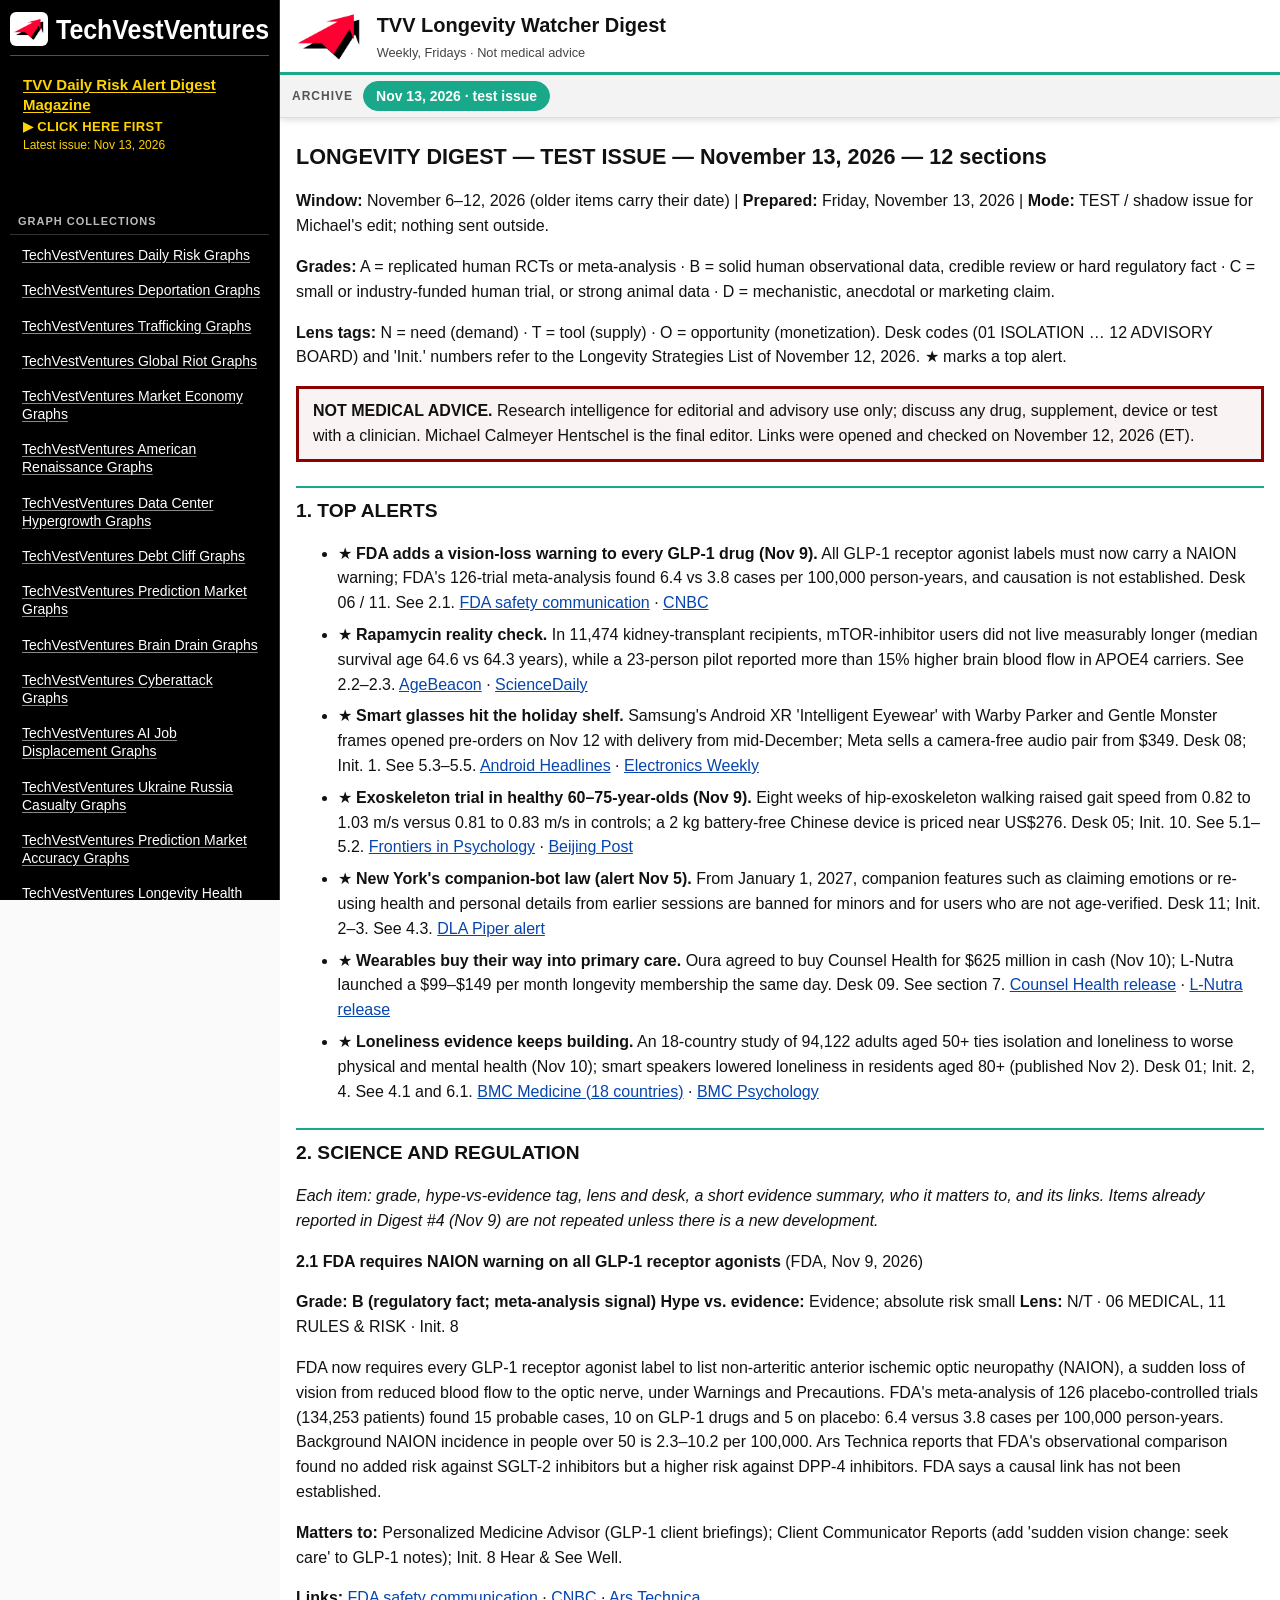
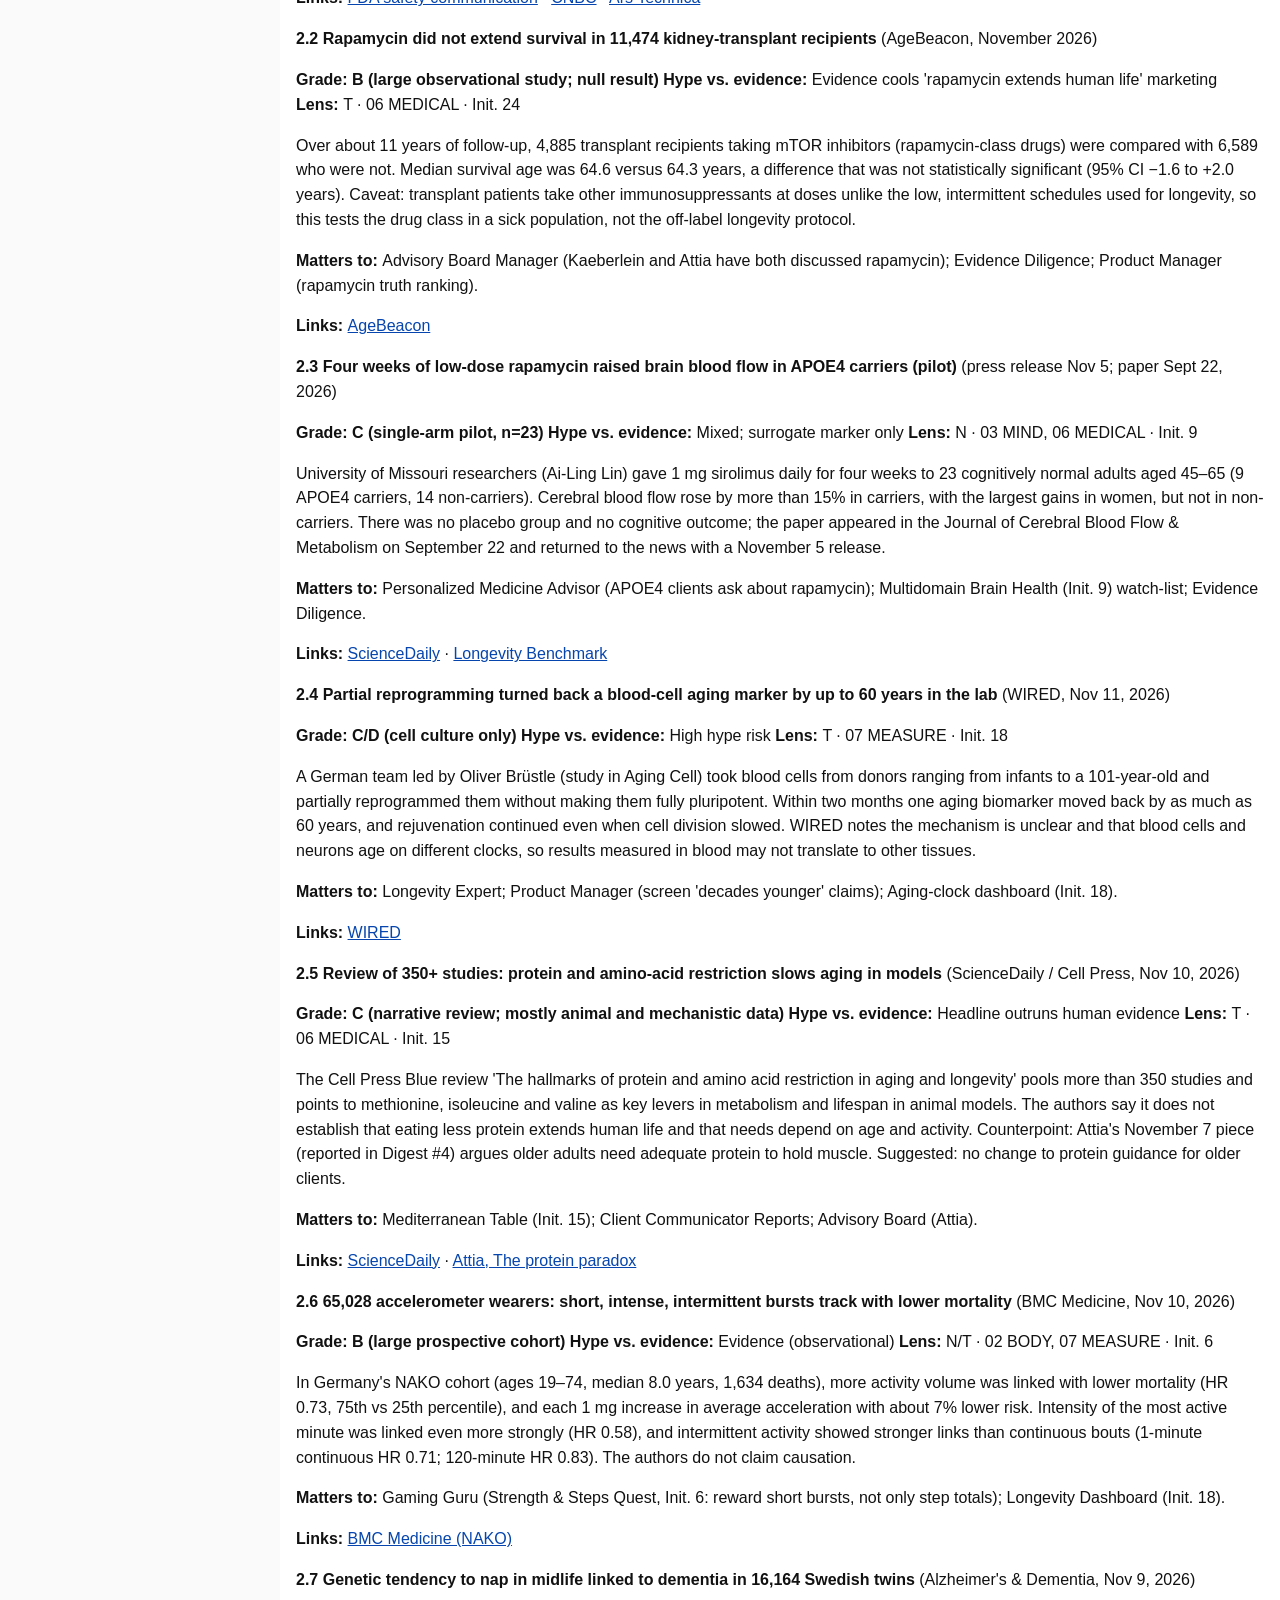
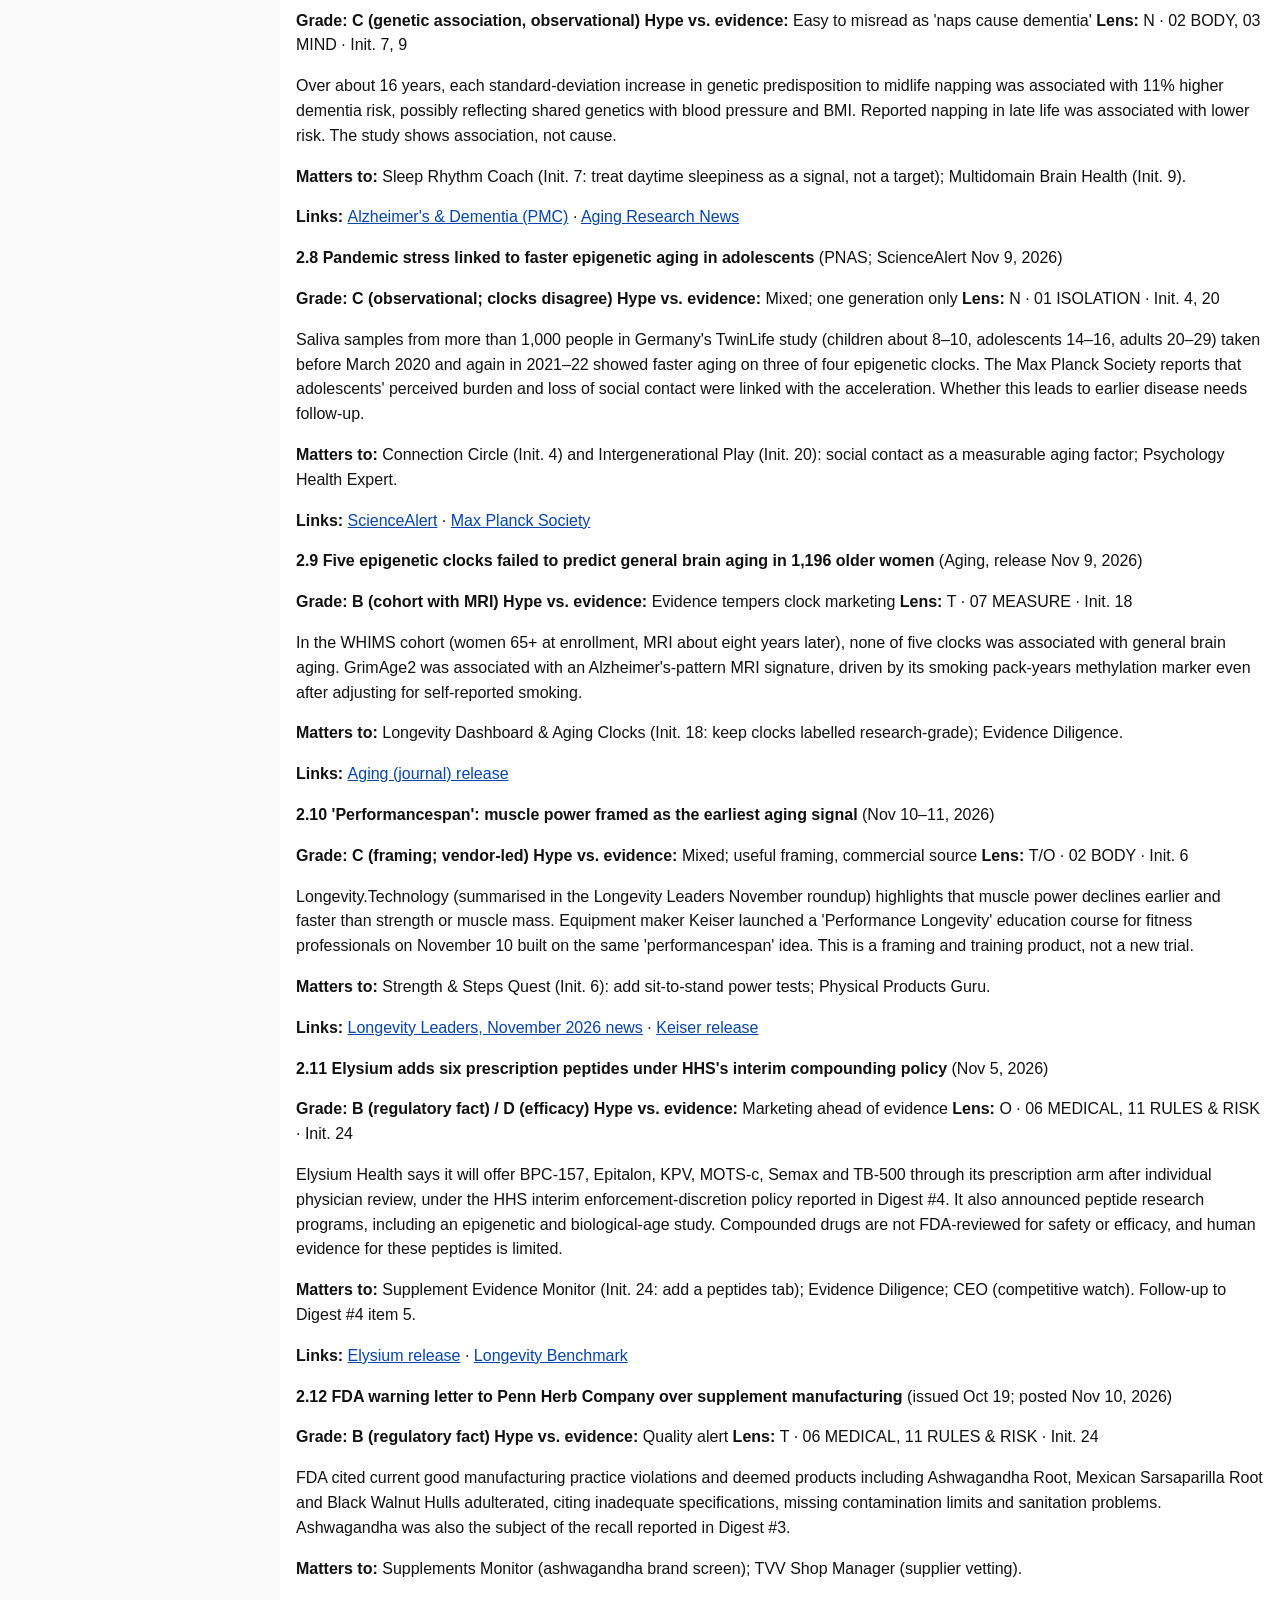
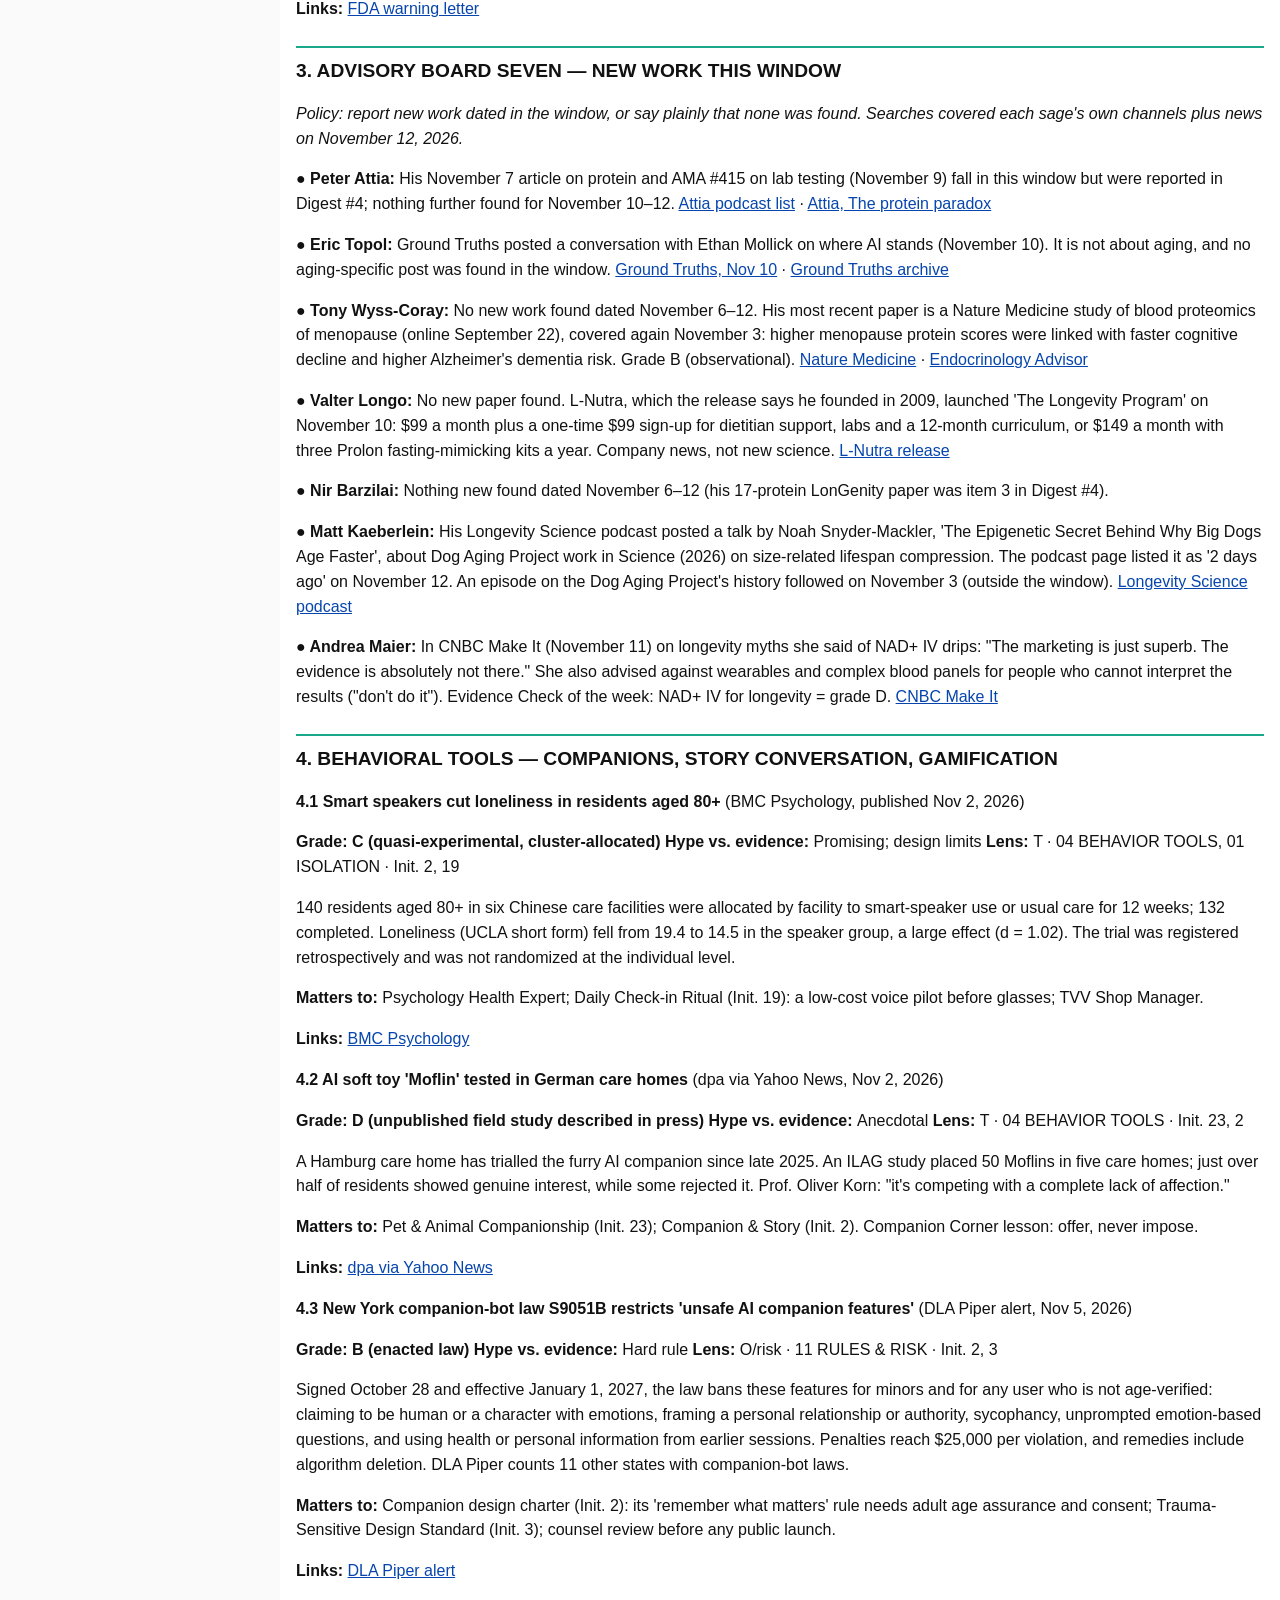
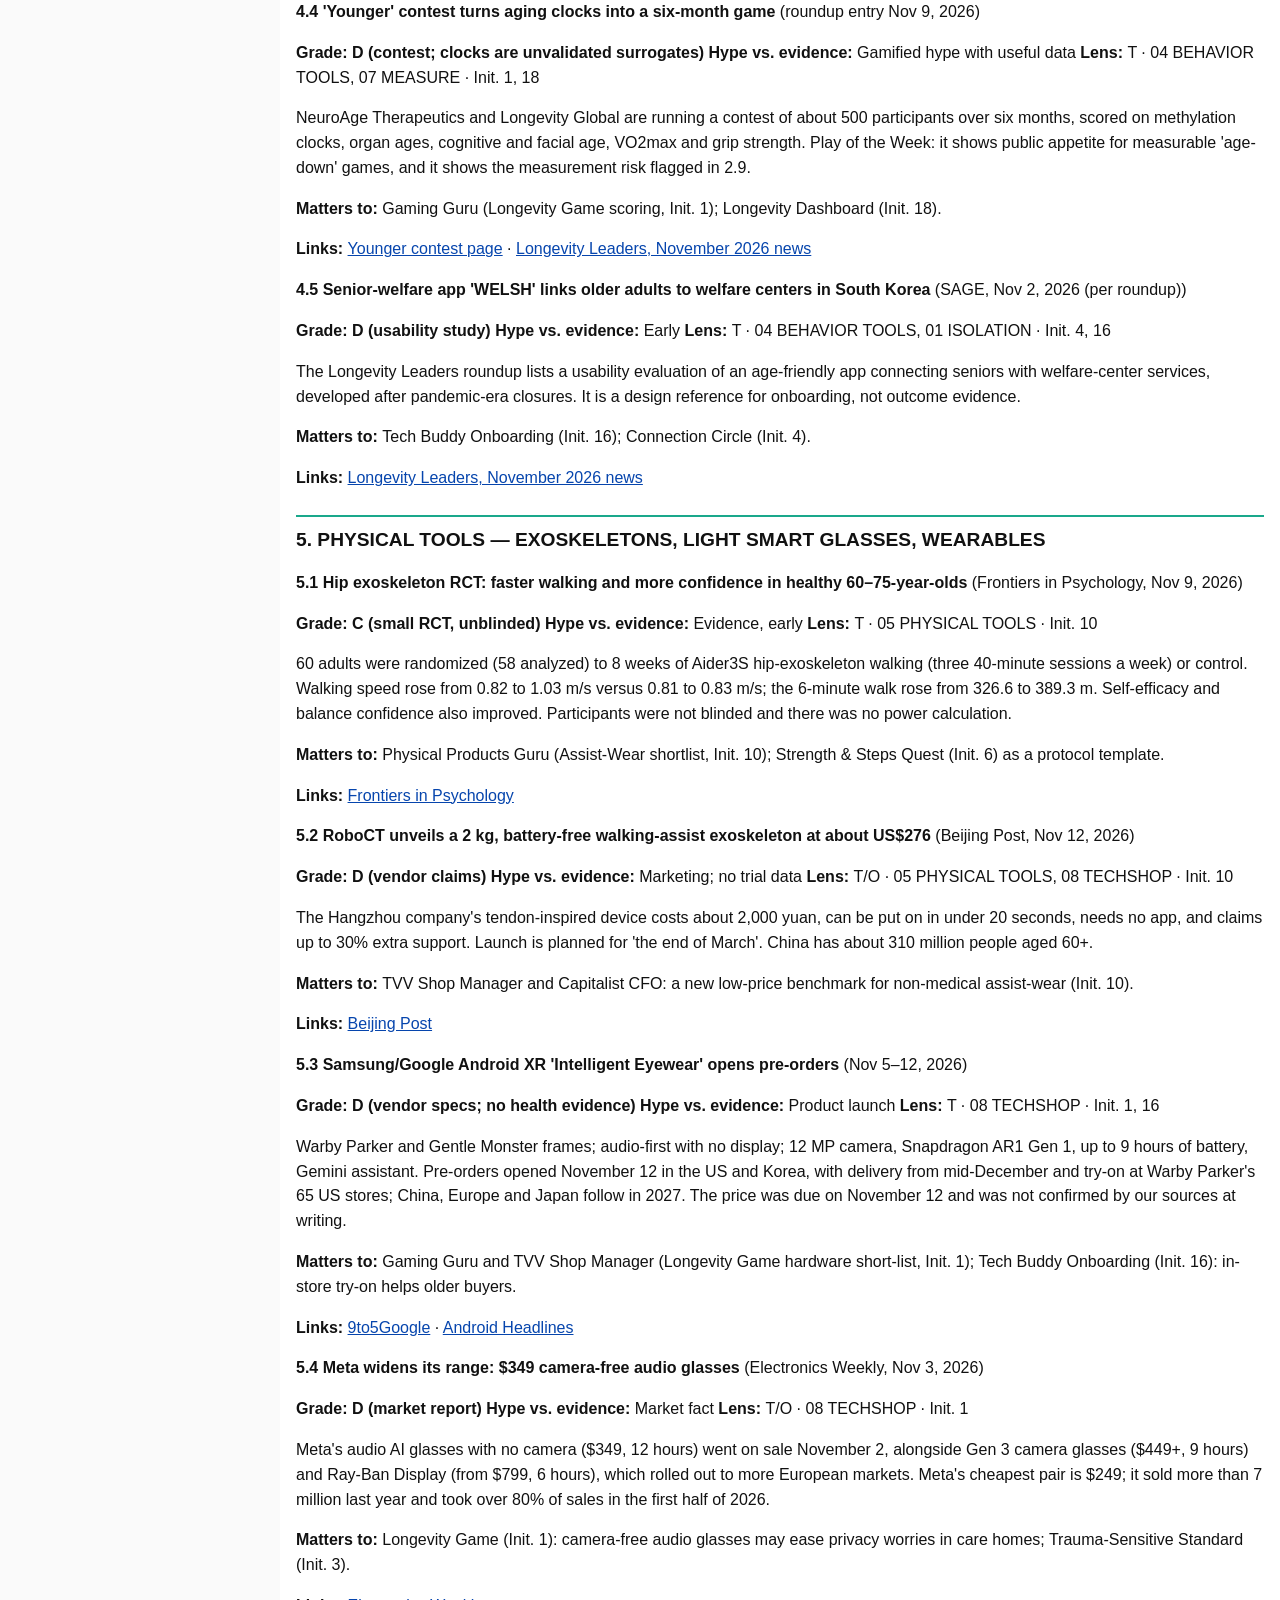
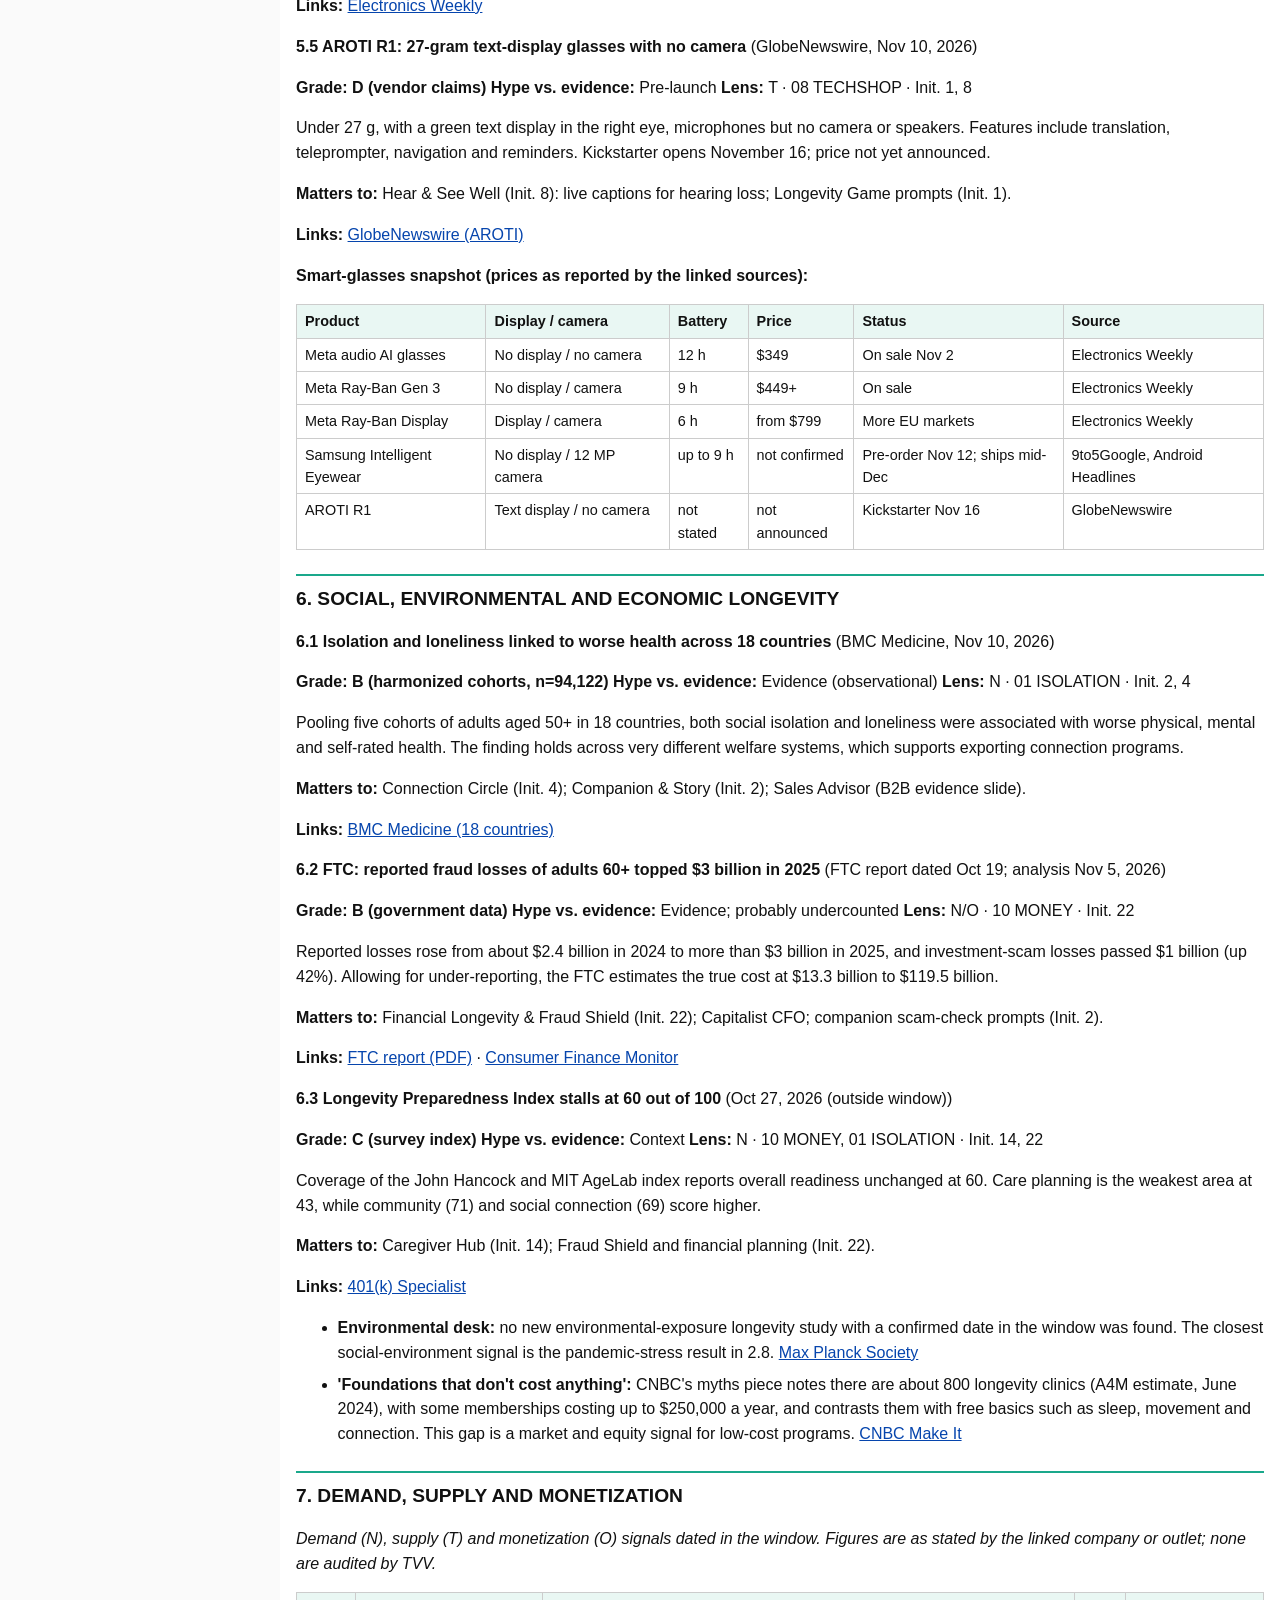
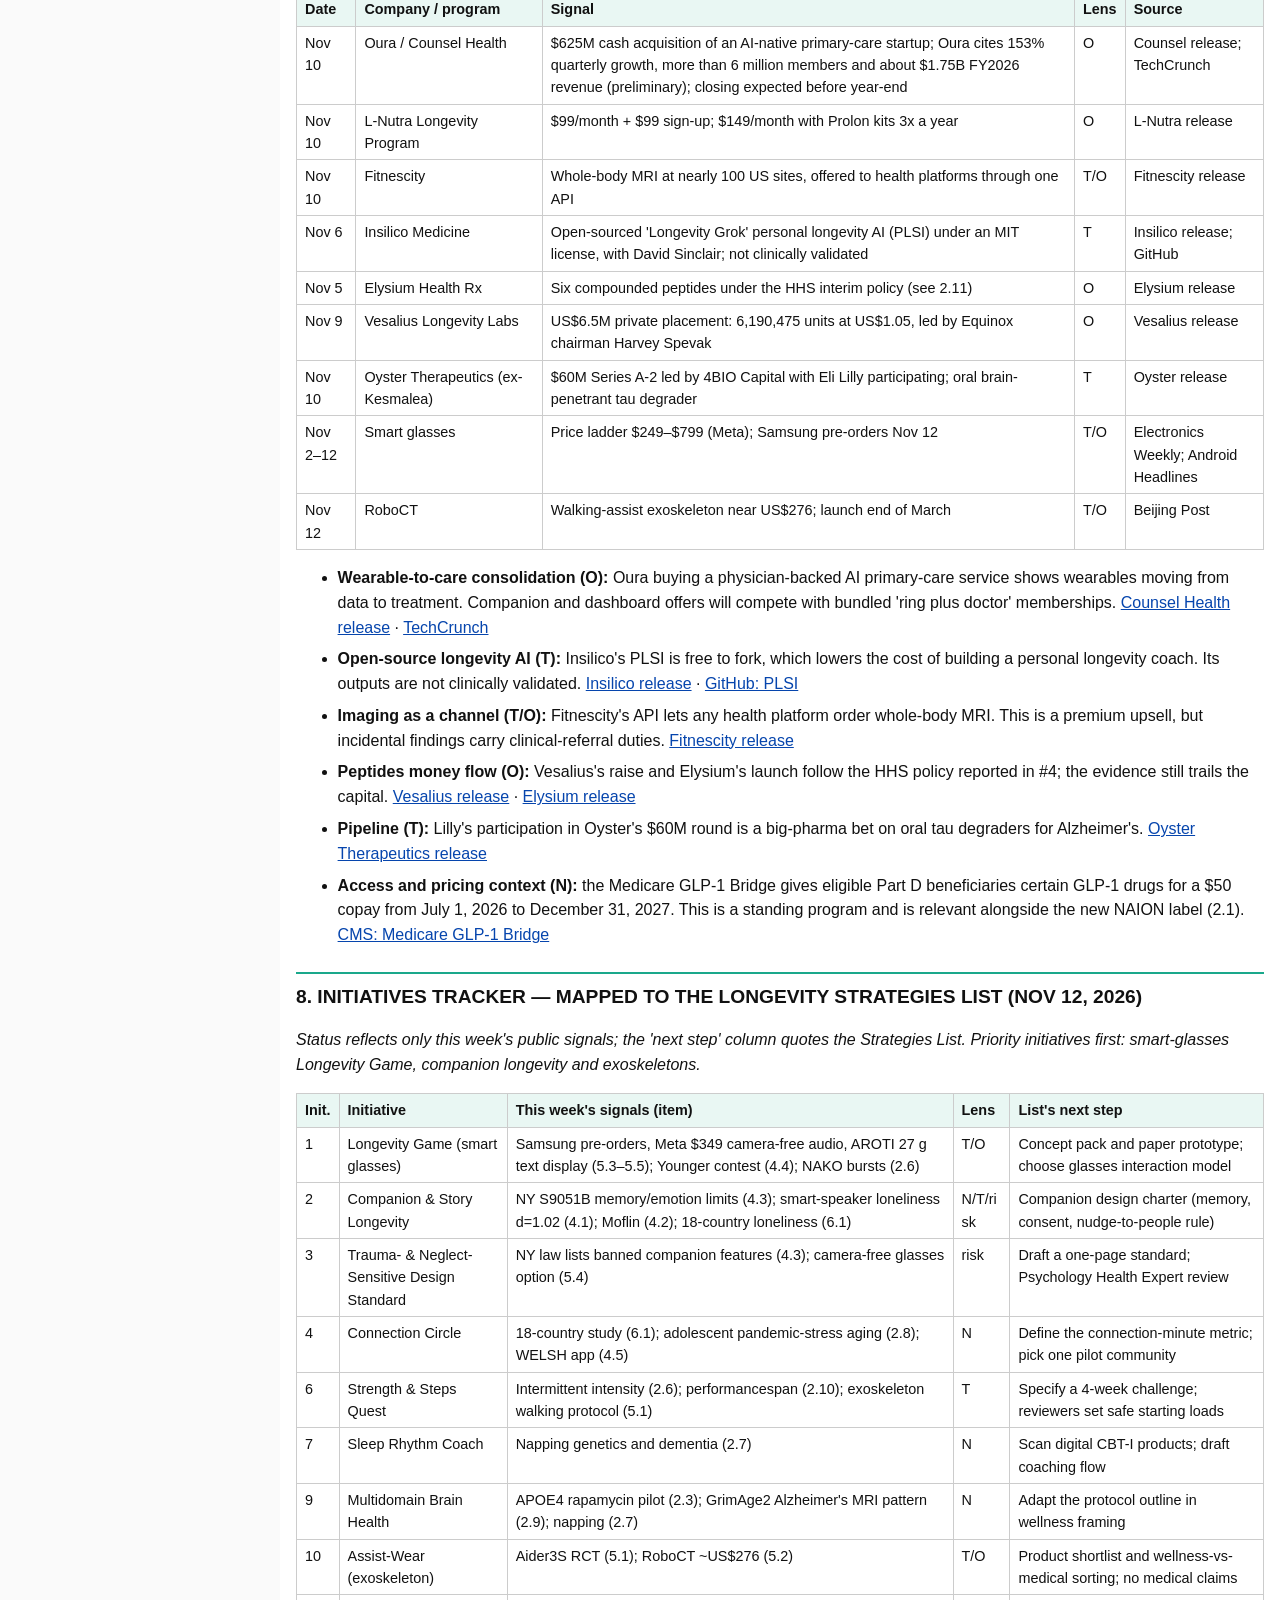
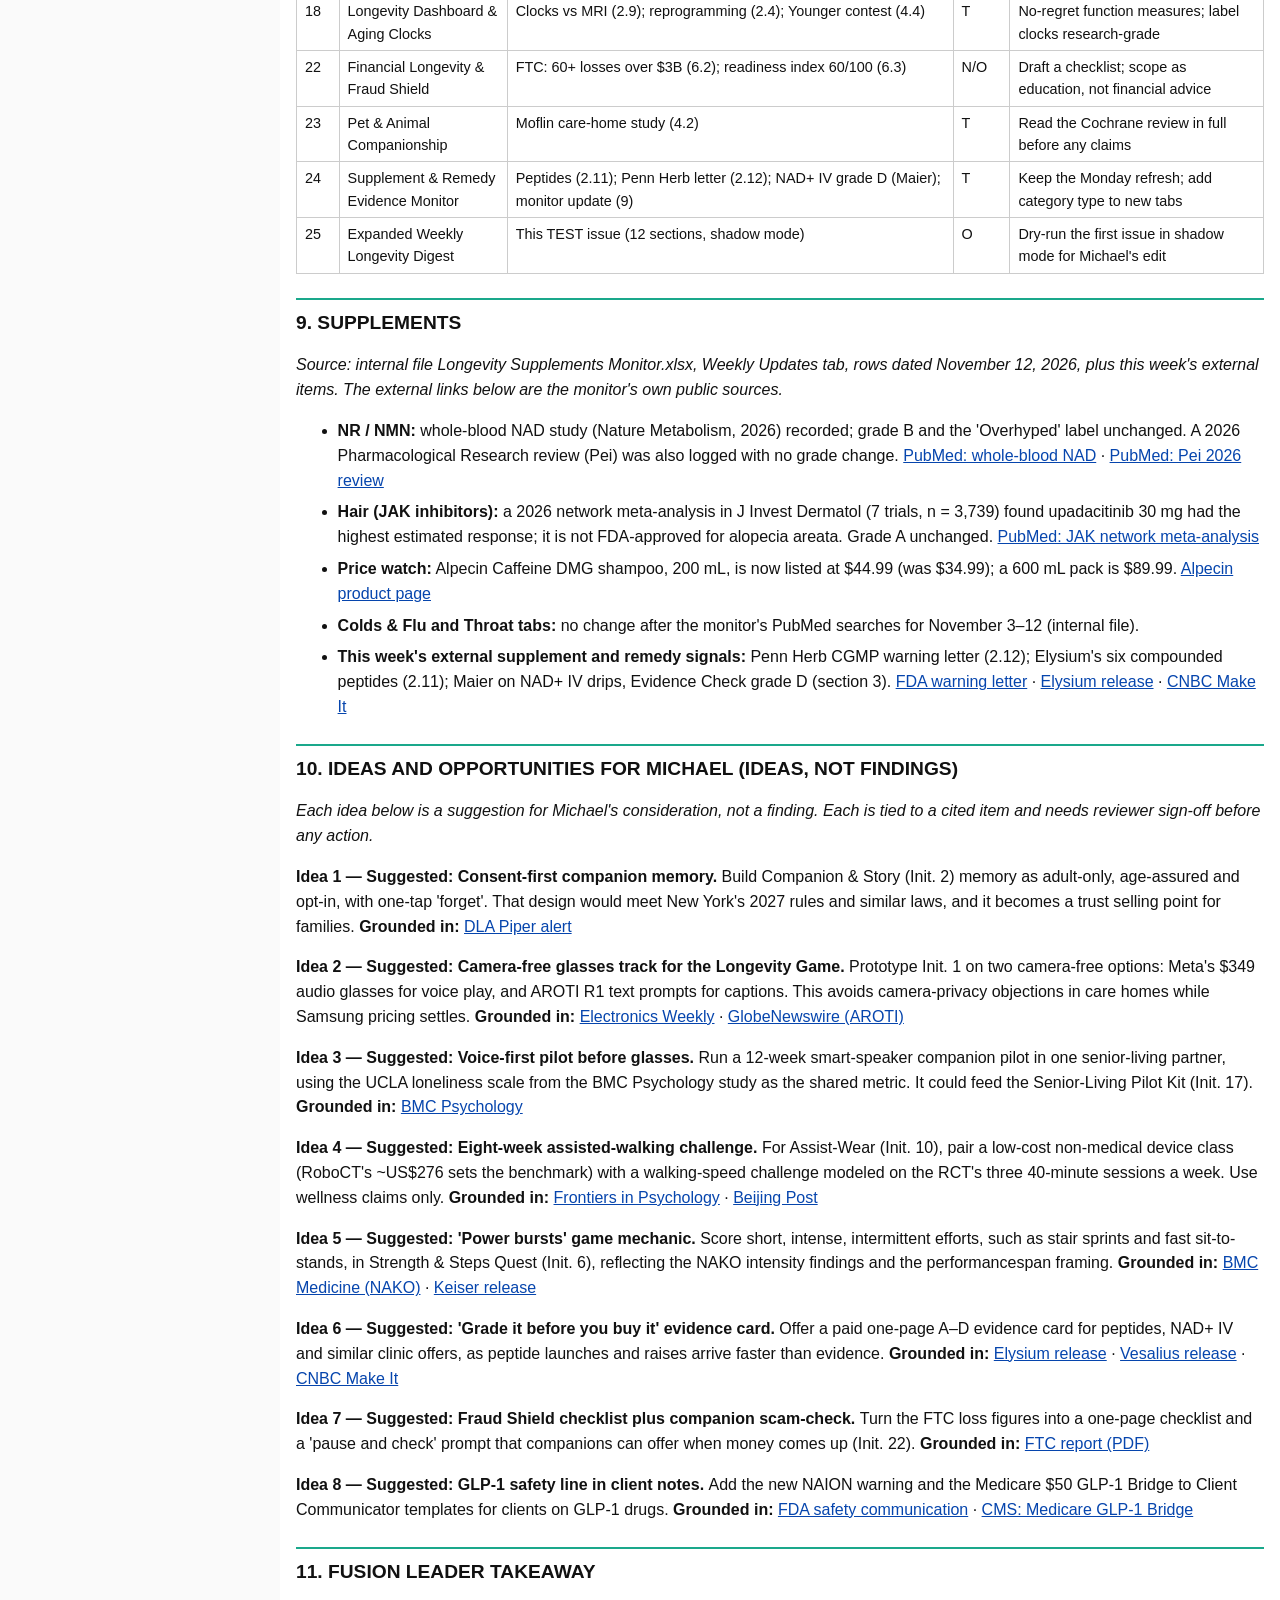
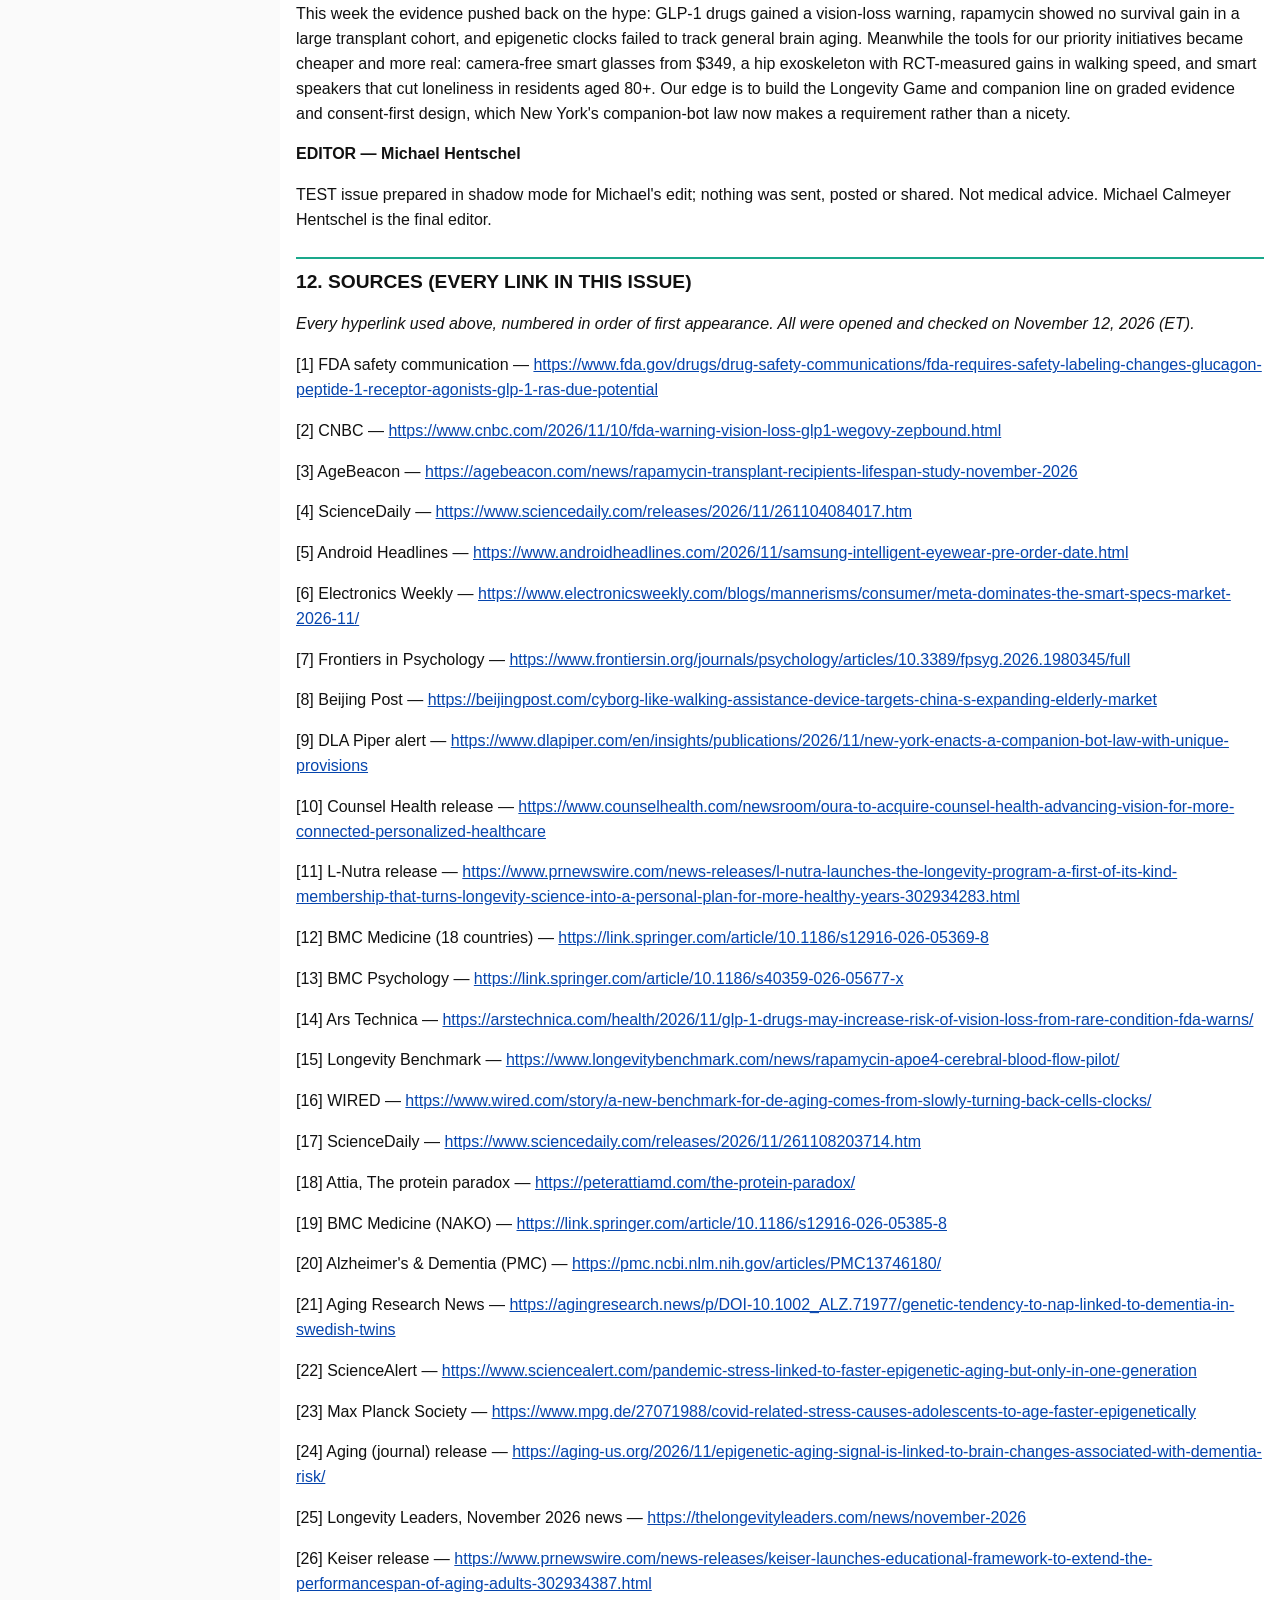
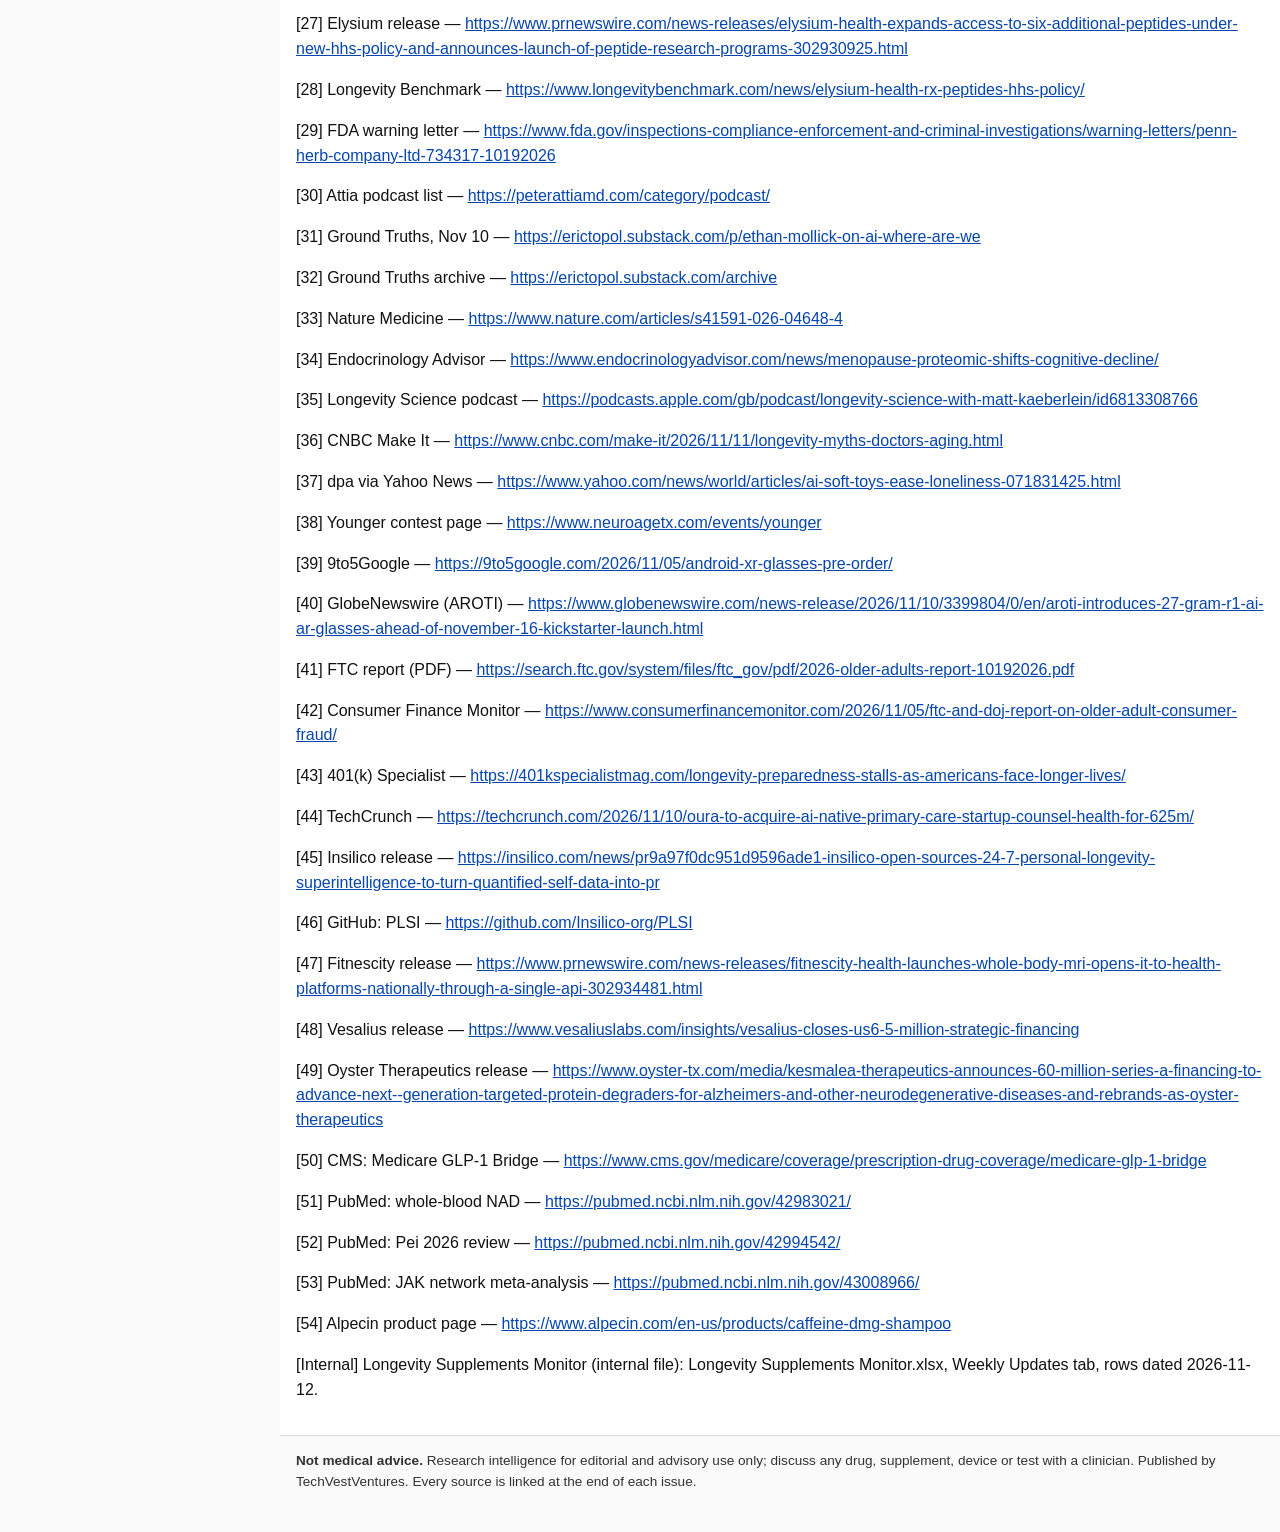
==== issues/2026-11-13.html @ 5c347095 "TVV Longevity Watcher Digest: site, build script, Nov 13 2026 test issue" ====
<!doctype html><html lang="en"><head><meta charset="utf-8"><meta name="viewport" content="width=device-width,initial-scale=1"><title>TVV Longevity Watcher Digest — 2026-11-13</title><link rel="icon" href="../assets/favicon.svg" type="image/svg+xml"><link rel="icon" href="../assets/favicon-32.png" sizes="32x32" type="image/png"><link rel="apple-touch-icon" href="../assets/apple-touch-icon.png"><link rel="stylesheet" href="../assets/style.css"><script>if(!/[?&]raw/.test(location.search))location.replace("../index.html#2026-11-13")</script></head><body><main id="issue"><h1 class="issue-title">LONGEVITY DIGEST — TEST ISSUE — November 13, 2026 — 12 sections</h1><p><strong>Window:</strong> November 6–12, 2026 (older items carry their date)   |   <strong>Prepared:</strong> Friday, November 13, 2026   |   <strong>Mode:</strong> TEST / shadow issue for Michael's edit; nothing sent outside.</p><p><strong>Grades:</strong> A = replicated human RCTs or meta-analysis · B = solid human observational data, credible review or hard regulatory fact · C = small or industry-funded human trial, or strong animal data · D = mechanistic, anecdotal or marketing claim.</p><p><strong>Lens tags:</strong> N = need (demand) · T = tool (supply) · O = opportunity (monetization). Desk codes (01 ISOLATION … 12 ADVISORY BOARD) and 'Init.' numbers refer to the Longevity Strategies List of November 12, 2026. ★ marks a top alert.</p><p class="notice"><strong>NOT MEDICAL ADVICE. </strong>Research intelligence for editorial and advisory use only; discuss any drug, supplement, device or test with a clinician. Michael Calmeyer Hentschel is the final editor. Links were opened and checked on November 12, 2026 (ET).</p><h2 class="desk" id="sec-1">1. TOP ALERTS</h2><ul class="items"><li>★ <strong>FDA adds a vision-loss warning to every GLP-1 drug (Nov 9).</strong> All GLP-1 receptor agonist labels must now carry a NAION warning; FDA's 126-trial meta-analysis found 6.4 vs 3.8 cases per 100,000 person-years, and causation is not established. Desk 06 / 11. See 2.1.  <a href="https://www.fda.gov/drugs/drug-safety-communications/fda-requires-safety-labeling-changes-glucagon-peptide-1-receptor-agonists-glp-1-ras-due-potential" target="_blank" rel="noopener">FDA safety communication</a> · <a href="https://www.cnbc.com/2026/11/10/fda-warning-vision-loss-glp1-wegovy-zepbound.html" target="_blank" rel="noopener">CNBC</a></li><li>★ <strong>Rapamycin reality check.</strong> In 11,474 kidney-transplant recipients, mTOR-inhibitor users did not live measurably longer (median survival age 64.6 vs 64.3 years), while a 23-person pilot reported more than 15% higher brain blood flow in APOE4 carriers. See 2.2–2.3.  <a href="https://agebeacon.com/news/rapamycin-transplant-recipients-lifespan-study-november-2026" target="_blank" rel="noopener">AgeBeacon</a> · <a href="https://www.sciencedaily.com/releases/2026/11/261104084017.htm" target="_blank" rel="noopener">ScienceDaily</a></li><li>★ <strong>Smart glasses hit the holiday shelf.</strong> Samsung's Android XR 'Intelligent Eyewear' with Warby Parker and Gentle Monster frames opened pre-orders on Nov 12 with delivery from mid-December; Meta sells a camera-free audio pair from $349. Desk 08; Init. 1. See 5.3–5.5.  <a href="https://www.androidheadlines.com/2026/11/samsung-intelligent-eyewear-pre-order-date.html" target="_blank" rel="noopener">Android Headlines</a> · <a href="https://www.electronicsweekly.com/blogs/mannerisms/consumer/meta-dominates-the-smart-specs-market-2026-11/" target="_blank" rel="noopener">Electronics Weekly</a></li><li>★ <strong>Exoskeleton trial in healthy 60–75-year-olds (Nov 9).</strong> Eight weeks of hip-exoskeleton walking raised gait speed from 0.82 to 1.03 m/s versus 0.81 to 0.83 m/s in controls; a 2 kg battery-free Chinese device is priced near US$276. Desk 05; Init. 10. See 5.1–5.2.  <a href="https://www.frontiersin.org/journals/psychology/articles/10.3389/fpsyg.2026.1980345/full" target="_blank" rel="noopener">Frontiers in Psychology</a> · <a href="https://beijingpost.com/cyborg-like-walking-assistance-device-targets-china-s-expanding-elderly-market" target="_blank" rel="noopener">Beijing Post</a></li><li>★ <strong>New York's companion-bot law (alert Nov 5).</strong> From January 1, 2027, companion features such as claiming emotions or re-using health and personal details from earlier sessions are banned for minors and for users who are not age-verified. Desk 11; Init. 2–3. See 4.3.  <a href="https://www.dlapiper.com/en/insights/publications/2026/11/new-york-enacts-a-companion-bot-law-with-unique-provisions" target="_blank" rel="noopener">DLA Piper alert</a></li><li>★ <strong>Wearables buy their way into primary care.</strong> Oura agreed to buy Counsel Health for $625 million in cash (Nov 10); L-Nutra launched a $99–$149 per month longevity membership the same day. Desk 09. See section 7.  <a href="https://www.counselhealth.com/newsroom/oura-to-acquire-counsel-health-advancing-vision-for-more-connected-personalized-healthcare" target="_blank" rel="noopener">Counsel Health release</a> · <a href="https://www.prnewswire.com/news-releases/l-nutra-launches-the-longevity-program-a-first-of-its-kind-membership-that-turns-longevity-science-into-a-personal-plan-for-more-healthy-years-302934283.html" target="_blank" rel="noopener">L-Nutra release</a></li><li>★ <strong>Loneliness evidence keeps building.</strong> An 18-country study of 94,122 adults aged 50+ ties isolation and loneliness to worse physical and mental health (Nov 10); smart speakers lowered loneliness in residents aged 80+ (published Nov 2). Desk 01; Init. 2, 4. See 4.1 and 6.1.  <a href="https://link.springer.com/article/10.1186/s12916-026-05369-8" target="_blank" rel="noopener">BMC Medicine (18 countries)</a> · <a href="https://link.springer.com/article/10.1186/s40359-026-05677-x" target="_blank" rel="noopener">BMC Psychology</a></li></ul><h2 class="desk" id="sec-2">2. SCIENCE AND REGULATION</h2><p><em>Each item: grade, hype-vs-evidence tag, lens and desk, a short evidence summary, who it matters to, and its links. Items already reported in Digest #4 (Nov 9) are not repeated unless there is a new development.</em></p><p><strong>2.1  FDA requires NAION warning on all GLP-1 receptor agonists</strong>  (FDA, Nov 9, 2026)</p><p><strong>Grade: B (regulatory fact; meta-analysis signal)     Hype vs. evidence: </strong>Evidence; absolute risk small<strong>     Lens: </strong>N/T · 06 MEDICAL, 11 RULES &amp; RISK · Init. 8</p><p>FDA now requires every GLP-1 receptor agonist label to list non-arteritic anterior ischemic optic neuropathy (NAION), a sudden loss of vision from reduced blood flow to the optic nerve, under Warnings and Precautions. FDA's meta-analysis of 126 placebo-controlled trials (134,253 patients) found 15 probable cases, 10 on GLP-1 drugs and 5 on placebo: 6.4 versus 3.8 cases per 100,000 person-years. Background NAION incidence in people over 50 is 2.3–10.2 per 100,000. Ars Technica reports that FDA's observational comparison found no added risk against SGLT-2 inhibitors but a higher risk against DPP-4 inhibitors. FDA says a causal link has not been established.</p><p><strong>Matters to: </strong>Personalized Medicine Advisor (GLP-1 client briefings); Client Communicator Reports (add 'sudden vision change: seek care' to GLP-1 notes); Init. 8 Hear &amp; See Well.</p><p><strong>Links: </strong><a href="https://www.fda.gov/drugs/drug-safety-communications/fda-requires-safety-labeling-changes-glucagon-peptide-1-receptor-agonists-glp-1-ras-due-potential" target="_blank" rel="noopener">FDA safety communication</a> · <a href="https://www.cnbc.com/2026/11/10/fda-warning-vision-loss-glp1-wegovy-zepbound.html" target="_blank" rel="noopener">CNBC</a> · <a href="https://arstechnica.com/health/2026/11/glp-1-drugs-may-increase-risk-of-vision-loss-from-rare-condition-fda-warns/" target="_blank" rel="noopener">Ars Technica</a></p><p><strong>2.2  Rapamycin did not extend survival in 11,474 kidney-transplant recipients</strong>  (AgeBeacon, November 2026)</p><p><strong>Grade: B (large observational study; null result)     Hype vs. evidence: </strong>Evidence cools 'rapamycin extends human life' marketing<strong>     Lens: </strong>T · 06 MEDICAL · Init. 24</p><p>Over about 11 years of follow-up, 4,885 transplant recipients taking mTOR inhibitors (rapamycin-class drugs) were compared with 6,589 who were not. Median survival age was 64.6 versus 64.3 years, a difference that was not statistically significant (95% CI −1.6 to +2.0 years). Caveat: transplant patients take other immunosuppressants at doses unlike the low, intermittent schedules used for longevity, so this tests the drug class in a sick population, not the off-label longevity protocol.</p><p><strong>Matters to: </strong>Advisory Board Manager (Kaeberlein and Attia have both discussed rapamycin); Evidence Diligence; Product Manager (rapamycin truth ranking).</p><p><strong>Links: </strong><a href="https://agebeacon.com/news/rapamycin-transplant-recipients-lifespan-study-november-2026" target="_blank" rel="noopener">AgeBeacon</a></p><p><strong>2.3  Four weeks of low-dose rapamycin raised brain blood flow in APOE4 carriers (pilot)</strong>  (press release Nov 5; paper Sept 22, 2026)</p><p><strong>Grade: C (single-arm pilot, n=23)     Hype vs. evidence: </strong>Mixed; surrogate marker only<strong>     Lens: </strong>N · 03 MIND, 06 MEDICAL · Init. 9</p><p>University of Missouri researchers (Ai-Ling Lin) gave 1 mg sirolimus daily for four weeks to 23 cognitively normal adults aged 45–65 (9 APOE4 carriers, 14 non-carriers). Cerebral blood flow rose by more than 15% in carriers, with the largest gains in women, but not in non-carriers. There was no placebo group and no cognitive outcome; the paper appeared in the Journal of Cerebral Blood Flow &amp; Metabolism on September 22 and returned to the news with a November 5 release.</p><p><strong>Matters to: </strong>Personalized Medicine Advisor (APOE4 clients ask about rapamycin); Multidomain Brain Health (Init. 9) watch-list; Evidence Diligence.</p><p><strong>Links: </strong><a href="https://www.sciencedaily.com/releases/2026/11/261104084017.htm" target="_blank" rel="noopener">ScienceDaily</a> · <a href="https://www.longevitybenchmark.com/news/rapamycin-apoe4-cerebral-blood-flow-pilot/" target="_blank" rel="noopener">Longevity Benchmark</a></p><p><strong>2.4  Partial reprogramming turned back a blood-cell aging marker by up to 60 years in the lab</strong>  (WIRED, Nov 11, 2026)</p><p><strong>Grade: C/D (cell culture only)     Hype vs. evidence: </strong>High hype risk<strong>     Lens: </strong>T · 07 MEASURE · Init. 18</p><p>A German team led by Oliver Brüstle (study in Aging Cell) took blood cells from donors ranging from infants to a 101-year-old and partially reprogrammed them without making them fully pluripotent. Within two months one aging biomarker moved back by as much as 60 years, and rejuvenation continued even when cell division slowed. WIRED notes the mechanism is unclear and that blood cells and neurons age on different clocks, so results measured in blood may not translate to other tissues.</p><p><strong>Matters to: </strong>Longevity Expert; Product Manager (screen 'decades younger' claims); Aging-clock dashboard (Init. 18).</p><p><strong>Links: </strong><a href="https://www.wired.com/story/a-new-benchmark-for-de-aging-comes-from-slowly-turning-back-cells-clocks/" target="_blank" rel="noopener">WIRED</a></p><p><strong>2.5  Review of 350+ studies: protein and amino-acid restriction slows aging in models</strong>  (ScienceDaily / Cell Press, Nov 10, 2026)</p><p><strong>Grade: C (narrative review; mostly animal and mechanistic data)     Hype vs. evidence: </strong>Headline outruns human evidence<strong>     Lens: </strong>T · 06 MEDICAL · Init. 15</p><p>The Cell Press Blue review 'The hallmarks of protein and amino acid restriction in aging and longevity' pools more than 350 studies and points to methionine, isoleucine and valine as key levers in metabolism and lifespan in animal models. The authors say it does not establish that eating less protein extends human life and that needs depend on age and activity. Counterpoint: Attia's November 7 piece (reported in Digest #4) argues older adults need adequate protein to hold muscle. Suggested: no change to protein guidance for older clients.</p><p><strong>Matters to: </strong>Mediterranean Table (Init. 15); Client Communicator Reports; Advisory Board (Attia).</p><p><strong>Links: </strong><a href="https://www.sciencedaily.com/releases/2026/11/261108203714.htm" target="_blank" rel="noopener">ScienceDaily</a> · <a href="https://peterattiamd.com/the-protein-paradox/" target="_blank" rel="noopener">Attia, The protein paradox</a></p><p><strong>2.6  65,028 accelerometer wearers: short, intense, intermittent bursts track with lower mortality</strong>  (BMC Medicine, Nov 10, 2026)</p><p><strong>Grade: B (large prospective cohort)     Hype vs. evidence: </strong>Evidence (observational)<strong>     Lens: </strong>N/T · 02 BODY, 07 MEASURE · Init. 6</p><p>In Germany's NAKO cohort (ages 19–74, median 8.0 years, 1,634 deaths), more activity volume was linked with lower mortality (HR 0.73, 75th vs 25th percentile), and each 1 mg increase in average acceleration with about 7% lower risk. Intensity of the most active minute was linked even more strongly (HR 0.58), and intermittent activity showed stronger links than continuous bouts (1-minute continuous HR 0.71; 120-minute HR 0.83). The authors do not claim causation.</p><p><strong>Matters to: </strong>Gaming Guru (Strength &amp; Steps Quest, Init. 6: reward short bursts, not only step totals); Longevity Dashboard (Init. 18).</p><p><strong>Links: </strong><a href="https://link.springer.com/article/10.1186/s12916-026-05385-8" target="_blank" rel="noopener">BMC Medicine (NAKO)</a></p><p><strong>2.7  Genetic tendency to nap in midlife linked to dementia in 16,164 Swedish twins</strong>  (Alzheimer's &amp; Dementia, Nov 9, 2026)</p><p><strong>Grade: C (genetic association, observational)     Hype vs. evidence: </strong>Easy to misread as 'naps cause dementia'<strong>     Lens: </strong>N · 02 BODY, 03 MIND · Init. 7, 9</p><p>Over about 16 years, each standard-deviation increase in genetic predisposition to midlife napping was associated with 11% higher dementia risk, possibly reflecting shared genetics with blood pressure and BMI. Reported napping in late life was associated with lower risk. The study shows association, not cause.</p><p><strong>Matters to: </strong>Sleep Rhythm Coach (Init. 7: treat daytime sleepiness as a signal, not a target); Multidomain Brain Health (Init. 9).</p><p><strong>Links: </strong><a href="https://pmc.ncbi.nlm.nih.gov/articles/PMC13746180/" target="_blank" rel="noopener">Alzheimer's &amp; Dementia (PMC)</a> · <a href="https://agingresearch.news/p/DOI-10.1002_ALZ.71977/genetic-tendency-to-nap-linked-to-dementia-in-swedish-twins" target="_blank" rel="noopener">Aging Research News</a></p><p><strong>2.8  Pandemic stress linked to faster epigenetic aging in adolescents</strong>  (PNAS; ScienceAlert Nov 9, 2026)</p><p><strong>Grade: C (observational; clocks disagree)     Hype vs. evidence: </strong>Mixed; one generation only<strong>     Lens: </strong>N · 01 ISOLATION · Init. 4, 20</p><p>Saliva samples from more than 1,000 people in Germany's TwinLife study (children about 8–10, adolescents 14–16, adults 20–29) taken before March 2020 and again in 2021–22 showed faster aging on three of four epigenetic clocks. The Max Planck Society reports that adolescents' perceived burden and loss of social contact were linked with the acceleration. Whether this leads to earlier disease needs follow-up.</p><p><strong>Matters to: </strong>Connection Circle (Init. 4) and Intergenerational Play (Init. 20): social contact as a measurable aging factor; Psychology Health Expert.</p><p><strong>Links: </strong><a href="https://www.sciencealert.com/pandemic-stress-linked-to-faster-epigenetic-aging-but-only-in-one-generation" target="_blank" rel="noopener">ScienceAlert</a> · <a href="https://www.mpg.de/27071988/covid-related-stress-causes-adolescents-to-age-faster-epigenetically" target="_blank" rel="noopener">Max Planck Society</a></p><p><strong>2.9  Five epigenetic clocks failed to predict general brain aging in 1,196 older women</strong>  (Aging, release Nov 9, 2026)</p><p><strong>Grade: B (cohort with MRI)     Hype vs. evidence: </strong>Evidence tempers clock marketing<strong>     Lens: </strong>T · 07 MEASURE · Init. 18</p><p>In the WHIMS cohort (women 65+ at enrollment, MRI about eight years later), none of five clocks was associated with general brain aging. GrimAge2 was associated with an Alzheimer's-pattern MRI signature, driven by its smoking pack-years methylation marker even after adjusting for self-reported smoking.</p><p><strong>Matters to: </strong>Longevity Dashboard &amp; Aging Clocks (Init. 18: keep clocks labelled research-grade); Evidence Diligence.</p><p><strong>Links: </strong><a href="https://aging-us.org/2026/11/epigenetic-aging-signal-is-linked-to-brain-changes-associated-with-dementia-risk/" target="_blank" rel="noopener">Aging (journal) release</a></p><p><strong>2.10  'Performancespan': muscle power framed as the earliest aging signal</strong>  (Nov 10–11, 2026)</p><p><strong>Grade: C (framing; vendor-led)     Hype vs. evidence: </strong>Mixed; useful framing, commercial source<strong>     Lens: </strong>T/O · 02 BODY · Init. 6</p><p>Longevity.Technology (summarised in the Longevity Leaders November roundup) highlights that muscle power declines earlier and faster than strength or muscle mass. Equipment maker Keiser launched a 'Performance Longevity' education course for fitness professionals on November 10 built on the same 'performancespan' idea. This is a framing and training product, not a new trial.</p><p><strong>Matters to: </strong>Strength &amp; Steps Quest (Init. 6): add sit-to-stand power tests; Physical Products Guru.</p><p><strong>Links: </strong><a href="https://thelongevityleaders.com/news/november-2026" target="_blank" rel="noopener">Longevity Leaders, November 2026 news</a> · <a href="https://www.prnewswire.com/news-releases/keiser-launches-educational-framework-to-extend-the-performancespan-of-aging-adults-302934387.html" target="_blank" rel="noopener">Keiser release</a></p><p><strong>2.11  Elysium adds six prescription peptides under HHS's interim compounding policy</strong>  (Nov 5, 2026)</p><p><strong>Grade: B (regulatory fact) / D (efficacy)     Hype vs. evidence: </strong>Marketing ahead of evidence<strong>     Lens: </strong>O · 06 MEDICAL, 11 RULES &amp; RISK · Init. 24</p><p>Elysium Health says it will offer BPC-157, Epitalon, KPV, MOTS-c, Semax and TB-500 through its prescription arm after individual physician review, under the HHS interim enforcement-discretion policy reported in Digest #4. It also announced peptide research programs, including an epigenetic and biological-age study. Compounded drugs are not FDA-reviewed for safety or efficacy, and human evidence for these peptides is limited.</p><p><strong>Matters to: </strong>Supplement Evidence Monitor (Init. 24: add a peptides tab); Evidence Diligence; CEO (competitive watch). Follow-up to Digest #4 item 5.</p><p><strong>Links: </strong><a href="https://www.prnewswire.com/news-releases/elysium-health-expands-access-to-six-additional-peptides-under-new-hhs-policy-and-announces-launch-of-peptide-research-programs-302930925.html" target="_blank" rel="noopener">Elysium release</a> · <a href="https://www.longevitybenchmark.com/news/elysium-health-rx-peptides-hhs-policy/" target="_blank" rel="noopener">Longevity Benchmark</a></p><p><strong>2.12  FDA warning letter to Penn Herb Company over supplement manufacturing</strong>  (issued Oct 19; posted Nov 10, 2026)</p><p><strong>Grade: B (regulatory fact)     Hype vs. evidence: </strong>Quality alert<strong>     Lens: </strong>T · 06 MEDICAL, 11 RULES &amp; RISK · Init. 24</p><p>FDA cited current good manufacturing practice violations and deemed products including Ashwagandha Root, Mexican Sarsaparilla Root and Black Walnut Hulls adulterated, citing inadequate specifications, missing contamination limits and sanitation problems. Ashwagandha was also the subject of the recall reported in Digest #3.</p><p><strong>Matters to: </strong>Supplements Monitor (ashwagandha brand screen); TVV Shop Manager (supplier vetting).</p><p><strong>Links: </strong><a href="https://www.fda.gov/inspections-compliance-enforcement-and-criminal-investigations/warning-letters/penn-herb-company-ltd-734317-10192026" target="_blank" rel="noopener">FDA warning letter</a></p><h2 class="desk" id="sec-3">3. ADVISORY BOARD SEVEN — NEW WORK THIS WINDOW</h2><p><em>Policy: report new work dated in the window, or say plainly that none was found. Searches covered each sage's own channels plus news on November 12, 2026.</em></p><p><strong>●  Peter Attia: </strong>His November 7 article on protein and AMA #415 on lab testing (November 9) fall in this window but were reported in Digest #4; nothing further found for November 10–12.  <a href="https://peterattiamd.com/category/podcast/" target="_blank" rel="noopener">Attia podcast list</a> · <a href="https://peterattiamd.com/the-protein-paradox/" target="_blank" rel="noopener">Attia, The protein paradox</a></p><p><strong>●  Eric Topol: </strong>Ground Truths posted a conversation with Ethan Mollick on where AI stands (November 10). It is not about aging, and no aging-specific post was found in the window.  <a href="https://erictopol.substack.com/p/ethan-mollick-on-ai-where-are-we" target="_blank" rel="noopener">Ground Truths, Nov 10</a> · <a href="https://erictopol.substack.com/archive" target="_blank" rel="noopener">Ground Truths archive</a></p><p><strong>●  Tony Wyss-Coray: </strong>No new work found dated November 6–12. His most recent paper is a Nature Medicine study of blood proteomics of menopause (online September 22), covered again November 3: higher menopause protein scores were linked with faster cognitive decline and higher Alzheimer's dementia risk. Grade B (observational).  <a href="https://www.nature.com/articles/s41591-026-04648-4" target="_blank" rel="noopener">Nature Medicine</a> · <a href="https://www.endocrinologyadvisor.com/news/menopause-proteomic-shifts-cognitive-decline/" target="_blank" rel="noopener">Endocrinology Advisor</a></p><p><strong>●  Valter Longo: </strong>No new paper found. L-Nutra, which the release says he founded in 2009, launched 'The Longevity Program' on November 10: $99 a month plus a one-time $99 sign-up for dietitian support, labs and a 12-month curriculum, or $149 a month with three Prolon fasting-mimicking kits a year. Company news, not new science.  <a href="https://www.prnewswire.com/news-releases/l-nutra-launches-the-longevity-program-a-first-of-its-kind-membership-that-turns-longevity-science-into-a-personal-plan-for-more-healthy-years-302934283.html" target="_blank" rel="noopener">L-Nutra release</a></p><p><strong>●  Nir Barzilai: </strong>Nothing new found dated November 6–12 (his 17-protein LonGenity paper was item 3 in Digest #4).  </p><p><strong>●  Matt Kaeberlein: </strong>His Longevity Science podcast posted a talk by Noah Snyder-Mackler, 'The Epigenetic Secret Behind Why Big Dogs Age Faster', about Dog Aging Project work in Science (2026) on size-related lifespan compression. The podcast page listed it as '2 days ago' on November 12. An episode on the Dog Aging Project's history followed on November 3 (outside the window).  <a href="https://podcasts.apple.com/gb/podcast/longevity-science-with-matt-kaeberlein/id6813308766" target="_blank" rel="noopener">Longevity Science podcast</a></p><p><strong>●  Andrea Maier: </strong>In CNBC Make It (November 11) on longevity myths she said of NAD+ IV drips: &quot;The marketing is just superb. The evidence is absolutely not there.&quot; She also advised against wearables and complex blood panels for people who cannot interpret the results (&quot;don't do it&quot;). Evidence Check of the week: NAD+ IV for longevity = grade D.  <a href="https://www.cnbc.com/make-it/2026/11/11/longevity-myths-doctors-aging.html" target="_blank" rel="noopener">CNBC Make It</a></p><h2 class="desk" id="sec-4">4. BEHAVIORAL TOOLS — COMPANIONS, STORY CONVERSATION, GAMIFICATION</h2><p><strong>4.1  Smart speakers cut loneliness in residents aged 80+</strong>  (BMC Psychology, published Nov 2, 2026)</p><p><strong>Grade: C (quasi-experimental, cluster-allocated)     Hype vs. evidence: </strong>Promising; design limits<strong>     Lens: </strong>T · 04 BEHAVIOR TOOLS, 01 ISOLATION · Init. 2, 19</p><p>140 residents aged 80+ in six Chinese care facilities were allocated by facility to smart-speaker use or usual care for 12 weeks; 132 completed. Loneliness (UCLA short form) fell from 19.4 to 14.5 in the speaker group, a large effect (d = 1.02). The trial was registered retrospectively and was not randomized at the individual level.</p><p><strong>Matters to: </strong>Psychology Health Expert; Daily Check-in Ritual (Init. 19): a low-cost voice pilot before glasses; TVV Shop Manager.</p><p><strong>Links: </strong><a href="https://link.springer.com/article/10.1186/s40359-026-05677-x" target="_blank" rel="noopener">BMC Psychology</a></p><p><strong>4.2  AI soft toy 'Moflin' tested in German care homes</strong>  (dpa via Yahoo News, Nov 2, 2026)</p><p><strong>Grade: D (unpublished field study described in press)     Hype vs. evidence: </strong>Anecdotal<strong>     Lens: </strong>T · 04 BEHAVIOR TOOLS · Init. 23, 2</p><p>A Hamburg care home has trialled the furry AI companion since late 2025. An ILAG study placed 50 Moflins in five care homes; just over half of residents showed genuine interest, while some rejected it. Prof. Oliver Korn: &quot;it's competing with a complete lack of affection.&quot;</p><p><strong>Matters to: </strong>Pet &amp; Animal Companionship (Init. 23); Companion &amp; Story (Init. 2). Companion Corner lesson: offer, never impose.</p><p><strong>Links: </strong><a href="https://www.yahoo.com/news/world/articles/ai-soft-toys-ease-loneliness-071831425.html" target="_blank" rel="noopener">dpa via Yahoo News</a></p><p><strong>4.3  New York companion-bot law S9051B restricts 'unsafe AI companion features'</strong>  (DLA Piper alert, Nov 5, 2026)</p><p><strong>Grade: B (enacted law)     Hype vs. evidence: </strong>Hard rule<strong>     Lens: </strong>O/risk · 11 RULES &amp; RISK · Init. 2, 3</p><p>Signed October 28 and effective January 1, 2027, the law bans these features for minors and for any user who is not age-verified: claiming to be human or a character with emotions, framing a personal relationship or authority, sycophancy, unprompted emotion-based questions, and using health or personal information from earlier sessions. Penalties reach $25,000 per violation, and remedies include algorithm deletion. DLA Piper counts 11 other states with companion-bot laws.</p><p><strong>Matters to: </strong>Companion design charter (Init. 2): its 'remember what matters' rule needs adult age assurance and consent; Trauma-Sensitive Design Standard (Init. 3); counsel review before any public launch.</p><p><strong>Links: </strong><a href="https://www.dlapiper.com/en/insights/publications/2026/11/new-york-enacts-a-companion-bot-law-with-unique-provisions" target="_blank" rel="noopener">DLA Piper alert</a></p><p><strong>4.4  'Younger' contest turns aging clocks into a six-month game</strong>  (roundup entry Nov 9, 2026)</p><p><strong>Grade: D (contest; clocks are unvalidated surrogates)     Hype vs. evidence: </strong>Gamified hype with useful data<strong>     Lens: </strong>T · 04 BEHAVIOR TOOLS, 07 MEASURE · Init. 1, 18</p><p>NeuroAge Therapeutics and Longevity Global are running a contest of about 500 participants over six months, scored on methylation clocks, organ ages, cognitive and facial age, VO2max and grip strength. Play of the Week: it shows public appetite for measurable 'age-down' games, and it shows the measurement risk flagged in 2.9.</p><p><strong>Matters to: </strong>Gaming Guru (Longevity Game scoring, Init. 1); Longevity Dashboard (Init. 18).</p><p><strong>Links: </strong><a href="https://www.neuroagetx.com/events/younger" target="_blank" rel="noopener">Younger contest page</a> · <a href="https://thelongevityleaders.com/news/november-2026" target="_blank" rel="noopener">Longevity Leaders, November 2026 news</a></p><p><strong>4.5  Senior-welfare app 'WELSH' links older adults to welfare centers in South Korea</strong>  (SAGE, Nov 2, 2026 (per roundup))</p><p><strong>Grade: D (usability study)     Hype vs. evidence: </strong>Early<strong>     Lens: </strong>T · 04 BEHAVIOR TOOLS, 01 ISOLATION · Init. 4, 16</p><p>The Longevity Leaders roundup lists a usability evaluation of an age-friendly app connecting seniors with welfare-center services, developed after pandemic-era closures. It is a design reference for onboarding, not outcome evidence.</p><p><strong>Matters to: </strong>Tech Buddy Onboarding (Init. 16); Connection Circle (Init. 4).</p><p><strong>Links: </strong><a href="https://thelongevityleaders.com/news/november-2026" target="_blank" rel="noopener">Longevity Leaders, November 2026 news</a></p><h2 class="desk" id="sec-5">5. PHYSICAL TOOLS — EXOSKELETONS, LIGHT SMART GLASSES, WEARABLES</h2><p><strong>5.1  Hip exoskeleton RCT: faster walking and more confidence in healthy 60–75-year-olds</strong>  (Frontiers in Psychology, Nov 9, 2026)</p><p><strong>Grade: C (small RCT, unblinded)     Hype vs. evidence: </strong>Evidence, early<strong>     Lens: </strong>T · 05 PHYSICAL TOOLS · Init. 10</p><p>60 adults were randomized (58 analyzed) to 8 weeks of Aider3S hip-exoskeleton walking (three 40-minute sessions a week) or control. Walking speed rose from 0.82 to 1.03 m/s versus 0.81 to 0.83 m/s; the 6-minute walk rose from 326.6 to 389.3 m. Self-efficacy and balance confidence also improved. Participants were not blinded and there was no power calculation.</p><p><strong>Matters to: </strong>Physical Products Guru (Assist-Wear shortlist, Init. 10); Strength &amp; Steps Quest (Init. 6) as a protocol template.</p><p><strong>Links: </strong><a href="https://www.frontiersin.org/journals/psychology/articles/10.3389/fpsyg.2026.1980345/full" target="_blank" rel="noopener">Frontiers in Psychology</a></p><p><strong>5.2  RoboCT unveils a 2 kg, battery-free walking-assist exoskeleton at about US$276</strong>  (Beijing Post, Nov 12, 2026)</p><p><strong>Grade: D (vendor claims)     Hype vs. evidence: </strong>Marketing; no trial data<strong>     Lens: </strong>T/O · 05 PHYSICAL TOOLS, 08 TECHSHOP · Init. 10</p><p>The Hangzhou company's tendon-inspired device costs about 2,000 yuan, can be put on in under 20 seconds, needs no app, and claims up to 30% extra support. Launch is planned for 'the end of March'. China has about 310 million people aged 60+.</p><p><strong>Matters to: </strong>TVV Shop Manager and Capitalist CFO: a new low-price benchmark for non-medical assist-wear (Init. 10).</p><p><strong>Links: </strong><a href="https://beijingpost.com/cyborg-like-walking-assistance-device-targets-china-s-expanding-elderly-market" target="_blank" rel="noopener">Beijing Post</a></p><p><strong>5.3  Samsung/Google Android XR 'Intelligent Eyewear' opens pre-orders</strong>  (Nov 5–12, 2026)</p><p><strong>Grade: D (vendor specs; no health evidence)     Hype vs. evidence: </strong>Product launch<strong>     Lens: </strong>T · 08 TECHSHOP · Init. 1, 16</p><p>Warby Parker and Gentle Monster frames; audio-first with no display; 12 MP camera, Snapdragon AR1 Gen 1, up to 9 hours of battery, Gemini assistant. Pre-orders opened November 12 in the US and Korea, with delivery from mid-December and try-on at Warby Parker's 65 US stores; China, Europe and Japan follow in 2027. The price was due on November 12 and was not confirmed by our sources at writing.</p><p><strong>Matters to: </strong>Gaming Guru and TVV Shop Manager (Longevity Game hardware short-list, Init. 1); Tech Buddy Onboarding (Init. 16): in-store try-on helps older buyers.</p><p><strong>Links: </strong><a href="https://9to5google.com/2026/11/05/android-xr-glasses-pre-order/" target="_blank" rel="noopener">9to5Google</a> · <a href="https://www.androidheadlines.com/2026/11/samsung-intelligent-eyewear-pre-order-date.html" target="_blank" rel="noopener">Android Headlines</a></p><p><strong>5.4  Meta widens its range: $349 camera-free audio glasses</strong>  (Electronics Weekly, Nov 3, 2026)</p><p><strong>Grade: D (market report)     Hype vs. evidence: </strong>Market fact<strong>     Lens: </strong>T/O · 08 TECHSHOP · Init. 1</p><p>Meta's audio AI glasses with no camera ($349, 12 hours) went on sale November 2, alongside Gen 3 camera glasses ($449+, 9 hours) and Ray-Ban Display (from $799, 6 hours), which rolled out to more European markets. Meta's cheapest pair is $249; it sold more than 7 million last year and took over 80% of sales in the first half of 2026.</p><p><strong>Matters to: </strong>Longevity Game (Init. 1): camera-free audio glasses may ease privacy worries in care homes; Trauma-Sensitive Standard (Init. 3).</p><p><strong>Links: </strong><a href="https://www.electronicsweekly.com/blogs/mannerisms/consumer/meta-dominates-the-smart-specs-market-2026-11/" target="_blank" rel="noopener">Electronics Weekly</a></p><p><strong>5.5  AROTI R1: 27-gram text-display glasses with no camera</strong>  (GlobeNewswire, Nov 10, 2026)</p><p><strong>Grade: D (vendor claims)     Hype vs. evidence: </strong>Pre-launch<strong>     Lens: </strong>T · 08 TECHSHOP · Init. 1, 8</p><p>Under 27 g, with a green text display in the right eye, microphones but no camera or speakers. Features include translation, teleprompter, navigation and reminders. Kickstarter opens November 16; price not yet announced.</p><p><strong>Matters to: </strong>Hear &amp; See Well (Init. 8): live captions for hearing loss; Longevity Game prompts (Init. 1).</p><p><strong>Links: </strong><a href="https://www.globenewswire.com/news-release/2026/11/10/3399804/0/en/aroti-introduces-27-gram-r1-ai-ar-glasses-ahead-of-november-16-kickstarter-launch.html" target="_blank" rel="noopener">GlobeNewswire (AROTI)</a></p><p><strong>Smart-glasses snapshot (prices as reported by the linked sources):</strong></p><div class="tw"><table class="lw"><thead><tr><th><p><strong>Product</strong></p></th><th><p><strong>Display / camera</strong></p></th><th><p><strong>Battery</strong></p></th><th><p><strong>Price</strong></p></th><th><p><strong>Status</strong></p></th><th><p><strong>Source</strong></p></th></tr></thead><tbody><tr><td><p>Meta audio AI glasses</p></td><td><p>No display / no camera</p></td><td><p>12 h</p></td><td><p>$349</p></td><td><p>On sale Nov 2</p></td><td><p>Electronics Weekly</p></td></tr><tr><td><p>Meta Ray-Ban Gen 3</p></td><td><p>No display / camera</p></td><td><p>9 h</p></td><td><p>$449+</p></td><td><p>On sale</p></td><td><p>Electronics Weekly</p></td></tr><tr><td><p>Meta Ray-Ban Display</p></td><td><p>Display / camera</p></td><td><p>6 h</p></td><td><p>from $799</p></td><td><p>More EU markets</p></td><td><p>Electronics Weekly</p></td></tr><tr><td><p>Samsung Intelligent Eyewear</p></td><td><p>No display / 12 MP camera</p></td><td><p>up to 9 h</p></td><td><p>not confirmed</p></td><td><p>Pre-order Nov 12; ships mid-Dec</p></td><td><p>9to5Google, Android Headlines</p></td></tr><tr><td><p>AROTI R1</p></td><td><p>Text display / no camera</p></td><td><p>not stated</p></td><td><p>not announced</p></td><td><p>Kickstarter Nov 16</p></td><td><p>GlobeNewswire</p></td></tr></tbody></table></div><h2 class="desk" id="sec-6">6. SOCIAL, ENVIRONMENTAL AND ECONOMIC LONGEVITY</h2><p><strong>6.1  Isolation and loneliness linked to worse health across 18 countries</strong>  (BMC Medicine, Nov 10, 2026)</p><p><strong>Grade: B (harmonized cohorts, n=94,122)     Hype vs. evidence: </strong>Evidence (observational)<strong>     Lens: </strong>N · 01 ISOLATION · Init. 2, 4</p><p>Pooling five cohorts of adults aged 50+ in 18 countries, both social isolation and loneliness were associated with worse physical, mental and self-rated health. The finding holds across very different welfare systems, which supports exporting connection programs.</p><p><strong>Matters to: </strong>Connection Circle (Init. 4); Companion &amp; Story (Init. 2); Sales Advisor (B2B evidence slide).</p><p><strong>Links: </strong><a href="https://link.springer.com/article/10.1186/s12916-026-05369-8" target="_blank" rel="noopener">BMC Medicine (18 countries)</a></p><p><strong>6.2  FTC: reported fraud losses of adults 60+ topped $3 billion in 2025</strong>  (FTC report dated Oct 19; analysis Nov 5, 2026)</p><p><strong>Grade: B (government data)     Hype vs. evidence: </strong>Evidence; probably undercounted<strong>     Lens: </strong>N/O · 10 MONEY · Init. 22</p><p>Reported losses rose from about $2.4 billion in 2024 to more than $3 billion in 2025, and investment-scam losses passed $1 billion (up 42%). Allowing for under-reporting, the FTC estimates the true cost at $13.3 billion to $119.5 billion.</p><p><strong>Matters to: </strong>Financial Longevity &amp; Fraud Shield (Init. 22); Capitalist CFO; companion scam-check prompts (Init. 2).</p><p><strong>Links: </strong><a href="https://search.ftc.gov/system/files/ftc_gov/pdf/2026-older-adults-report-10192026.pdf" target="_blank" rel="noopener">FTC report (PDF)</a> · <a href="https://www.consumerfinancemonitor.com/2026/11/05/ftc-and-doj-report-on-older-adult-consumer-fraud/" target="_blank" rel="noopener">Consumer Finance Monitor</a></p><p><strong>6.3  Longevity Preparedness Index stalls at 60 out of 100</strong>  (Oct 27, 2026 (outside window))</p><p><strong>Grade: C (survey index)     Hype vs. evidence: </strong>Context<strong>     Lens: </strong>N · 10 MONEY, 01 ISOLATION · Init. 14, 22</p><p>Coverage of the John Hancock and MIT AgeLab index reports overall readiness unchanged at 60. Care planning is the weakest area at 43, while community (71) and social connection (69) score higher.</p><p><strong>Matters to: </strong>Caregiver Hub (Init. 14); Fraud Shield and financial planning (Init. 22).</p><p><strong>Links: </strong><a href="https://401kspecialistmag.com/longevity-preparedness-stalls-as-americans-face-longer-lives/" target="_blank" rel="noopener">401(k) Specialist</a></p><ul class="items"><li><strong>Environmental desk:</strong> no new environmental-exposure longevity study with a confirmed date in the window was found. The closest social-environment signal is the pandemic-stress result in 2.8.  <a href="https://www.mpg.de/27071988/covid-related-stress-causes-adolescents-to-age-faster-epigenetically" target="_blank" rel="noopener">Max Planck Society</a></li><li><strong>'Foundations that don't cost anything':</strong> CNBC's myths piece notes there are about 800 longevity clinics (A4M estimate, June 2024), with some memberships costing up to $250,000 a year, and contrasts them with free basics such as sleep, movement and connection. This gap is a market and equity signal for low-cost programs.  <a href="https://www.cnbc.com/make-it/2026/11/11/longevity-myths-doctors-aging.html" target="_blank" rel="noopener">CNBC Make It</a></li></ul><h2 class="desk" id="sec-7">7. DEMAND, SUPPLY AND MONETIZATION</h2><p><em>Demand (N), supply (T) and monetization (O) signals dated in the window. Figures are as stated by the linked company or outlet; none are audited by TVV.</em></p><div class="tw"><table class="lw"><thead><tr><th><p><strong>Date</strong></p></th><th><p><strong>Company / program</strong></p></th><th><p><strong>Signal</strong></p></th><th><p><strong>Lens</strong></p></th><th><p><strong>Source</strong></p></th></tr></thead><tbody><tr><td><p>Nov 10</p></td><td><p>Oura / Counsel Health</p></td><td><p>$625M cash acquisition of an AI-native primary-care startup; Oura cites 153% quarterly growth, more than 6 million members and about $1.75B FY2026 revenue (preliminary); closing expected before year-end</p></td><td><p>O</p></td><td><p>Counsel release; TechCrunch</p></td></tr><tr><td><p>Nov 10</p></td><td><p>L-Nutra Longevity Program</p></td><td><p>$99/month + $99 sign-up; $149/month with Prolon kits 3x a year</p></td><td><p>O</p></td><td><p>L-Nutra release</p></td></tr><tr><td><p>Nov 10</p></td><td><p>Fitnescity</p></td><td><p>Whole-body MRI at nearly 100 US sites, offered to health platforms through one API</p></td><td><p>T/O</p></td><td><p>Fitnescity release</p></td></tr><tr><td><p>Nov 6</p></td><td><p>Insilico Medicine</p></td><td><p>Open-sourced 'Longevity Grok' personal longevity AI (PLSI) under an MIT license, with David Sinclair; not clinically validated</p></td><td><p>T</p></td><td><p>Insilico release; GitHub</p></td></tr><tr><td><p>Nov 5</p></td><td><p>Elysium Health Rx</p></td><td><p>Six compounded peptides under the HHS interim policy (see 2.11)</p></td><td><p>O</p></td><td><p>Elysium release</p></td></tr><tr><td><p>Nov 9</p></td><td><p>Vesalius Longevity Labs</p></td><td><p>US$6.5M private placement: 6,190,475 units at US$1.05, led by Equinox chairman Harvey Spevak</p></td><td><p>O</p></td><td><p>Vesalius release</p></td></tr><tr><td><p>Nov 10</p></td><td><p>Oyster Therapeutics (ex-Kesmalea)</p></td><td><p>$60M Series A-2 led by 4BIO Capital with Eli Lilly participating; oral brain-penetrant tau degrader</p></td><td><p>T</p></td><td><p>Oyster release</p></td></tr><tr><td><p>Nov 2–12</p></td><td><p>Smart glasses</p></td><td><p>Price ladder $249–$799 (Meta); Samsung pre-orders Nov 12</p></td><td><p>T/O</p></td><td><p>Electronics Weekly; Android Headlines</p></td></tr><tr><td><p>Nov 12</p></td><td><p>RoboCT</p></td><td><p>Walking-assist exoskeleton near US$276; launch end of March</p></td><td><p>T/O</p></td><td><p>Beijing Post</p></td></tr></tbody></table></div><ul class="items"><li><strong>Wearable-to-care consolidation (O):</strong> Oura buying a physician-backed AI primary-care service shows wearables moving from data to treatment. Companion and dashboard offers will compete with bundled 'ring plus doctor' memberships.  <a href="https://www.counselhealth.com/newsroom/oura-to-acquire-counsel-health-advancing-vision-for-more-connected-personalized-healthcare" target="_blank" rel="noopener">Counsel Health release</a> · <a href="https://techcrunch.com/2026/11/10/oura-to-acquire-ai-native-primary-care-startup-counsel-health-for-625m/" target="_blank" rel="noopener">TechCrunch</a></li><li><strong>Open-source longevity AI (T):</strong> Insilico's PLSI is free to fork, which lowers the cost of building a personal longevity coach. Its outputs are not clinically validated.  <a href="https://insilico.com/news/pr9a97f0dc951d9596ade1-insilico-open-sources-24-7-personal-longevity-superintelligence-to-turn-quantified-self-data-into-pr" target="_blank" rel="noopener">Insilico release</a> · <a href="https://github.com/Insilico-org/PLSI" target="_blank" rel="noopener">GitHub: PLSI</a></li><li><strong>Imaging as a channel (T/O):</strong> Fitnescity's API lets any health platform order whole-body MRI. This is a premium upsell, but incidental findings carry clinical-referral duties.  <a href="https://www.prnewswire.com/news-releases/fitnescity-health-launches-whole-body-mri-opens-it-to-health-platforms-nationally-through-a-single-api-302934481.html" target="_blank" rel="noopener">Fitnescity release</a></li><li><strong>Peptides money flow (O):</strong> Vesalius's raise and Elysium's launch follow the HHS policy reported in #4; the evidence still trails the capital.  <a href="https://www.vesaliuslabs.com/insights/vesalius-closes-us6-5-million-strategic-financing" target="_blank" rel="noopener">Vesalius release</a> · <a href="https://www.prnewswire.com/news-releases/elysium-health-expands-access-to-six-additional-peptides-under-new-hhs-policy-and-announces-launch-of-peptide-research-programs-302930925.html" target="_blank" rel="noopener">Elysium release</a></li><li><strong>Pipeline (T):</strong> Lilly's participation in Oyster's $60M round is a big-pharma bet on oral tau degraders for Alzheimer's.  <a href="https://www.oyster-tx.com/media/[base64]" target="_blank" rel="noopener">Oyster Therapeutics release</a></li><li><strong>Access and pricing context (N):</strong> the Medicare GLP-1 Bridge gives eligible Part D beneficiaries certain GLP-1 drugs for a $50 copay from July 1, 2026 to December 31, 2027. This is a standing program and is relevant alongside the new NAION label (2.1).  <a href="https://www.cms.gov/medicare/coverage/prescription-drug-coverage/medicare-glp-1-bridge" target="_blank" rel="noopener">CMS: Medicare GLP-1 Bridge</a></li></ul><h2 class="desk" id="sec-8">8. INITIATIVES TRACKER — MAPPED TO THE LONGEVITY STRATEGIES LIST (NOV 12, 2026)</h2><p><em>Status reflects only this week's public signals; the 'next step' column quotes the Strategies List. Priority initiatives first: smart-glasses Longevity Game, companion longevity and exoskeletons.</em></p><div class="tw"><table class="lw"><thead><tr><th><p><strong>Init.</strong></p></th><th><p><strong>Initiative</strong></p></th><th><p><strong>This week's signals (item)</strong></p></th><th><p><strong>Lens</strong></p></th><th><p><strong>List's next step</strong></p></th></tr></thead><tbody><tr><td><p>1</p></td><td><p>Longevity Game (smart glasses)</p></td><td><p>Samsung pre-orders, Meta $349 camera-free audio, AROTI 27 g text display (5.3–5.5); Younger contest (4.4); NAKO bursts (2.6)</p></td><td><p>T/O</p></td><td><p>Concept pack and paper prototype; choose glasses interaction model</p></td></tr><tr><td><p>2</p></td><td><p>Companion &amp; Story Longevity</p></td><td><p>NY S9051B memory/emotion limits (4.3); smart-speaker loneliness d=1.02 (4.1); Moflin (4.2); 18-country loneliness (6.1)</p></td><td><p>N/T/risk</p></td><td><p>Companion design charter (memory, consent, nudge-to-people rule)</p></td></tr><tr><td><p>3</p></td><td><p>Trauma- &amp; Neglect-Sensitive Design Standard</p></td><td><p>NY law lists banned companion features (4.3); camera-free glasses option (5.4)</p></td><td><p>risk</p></td><td><p>Draft a one-page standard; Psychology Health Expert review</p></td></tr><tr><td><p>4</p></td><td><p>Connection Circle</p></td><td><p>18-country study (6.1); adolescent pandemic-stress aging (2.8); WELSH app (4.5)</p></td><td><p>N</p></td><td><p>Define the connection-minute metric; pick one pilot community</p></td></tr><tr><td><p>6</p></td><td><p>Strength &amp; Steps Quest</p></td><td><p>Intermittent intensity (2.6); performancespan (2.10); exoskeleton walking protocol (5.1)</p></td><td><p>T</p></td><td><p>Specify a 4-week challenge; reviewers set safe starting loads</p></td></tr><tr><td><p>7</p></td><td><p>Sleep Rhythm Coach</p></td><td><p>Napping genetics and dementia (2.7)</p></td><td><p>N</p></td><td><p>Scan digital CBT-I products; draft coaching flow</p></td></tr><tr><td><p>9</p></td><td><p>Multidomain Brain Health</p></td><td><p>APOE4 rapamycin pilot (2.3); GrimAge2 Alzheimer's MRI pattern (2.9); napping (2.7)</p></td><td><p>N</p></td><td><p>Adapt the protocol outline in wellness framing</p></td></tr><tr><td><p>10</p></td><td><p>Assist-Wear (exoskeleton)</p></td><td><p>Aider3S RCT (5.1); RoboCT ~US$276 (5.2)</p></td><td><p>T/O</p></td><td><p>Product shortlist and wellness-vs-medical sorting; no medical claims</p></td></tr><tr><td><p>18</p></td><td><p>Longevity Dashboard &amp; Aging Clocks</p></td><td><p>Clocks vs MRI (2.9); reprogramming (2.4); Younger contest (4.4)</p></td><td><p>T</p></td><td><p>No-regret function measures; label clocks research-grade</p></td></tr><tr><td><p>22</p></td><td><p>Financial Longevity &amp; Fraud Shield</p></td><td><p>FTC: 60+ losses over $3B (6.2); readiness index 60/100 (6.3)</p></td><td><p>N/O</p></td><td><p>Draft a checklist; scope as education, not financial advice</p></td></tr><tr><td><p>23</p></td><td><p>Pet &amp; Animal Companionship</p></td><td><p>Moflin care-home study (4.2)</p></td><td><p>T</p></td><td><p>Read the Cochrane review in full before any claims</p></td></tr><tr><td><p>24</p></td><td><p>Supplement &amp; Remedy Evidence Monitor</p></td><td><p>Peptides (2.11); Penn Herb letter (2.12); NAD+ IV grade D (Maier); monitor update (9)</p></td><td><p>T</p></td><td><p>Keep the Monday refresh; add category type to new tabs</p></td></tr><tr><td><p>25</p></td><td><p>Expanded Weekly Longevity Digest</p></td><td><p>This TEST issue (12 sections, shadow mode)</p></td><td><p>O</p></td><td><p>Dry-run the first issue in shadow mode for Michael's edit</p></td></tr></tbody></table></div><h2 class="desk" id="sec-9">9. SUPPLEMENTS</h2><p><em>Source: internal file Longevity Supplements Monitor.xlsx, Weekly Updates tab, rows dated November 12, 2026, plus this week's external items. The external links below are the monitor's own public sources.</em></p><ul class="items"><li><strong>NR / NMN:</strong> whole-blood NAD study (Nature Metabolism, 2026) recorded; grade B and the 'Overhyped' label unchanged. A 2026 Pharmacological Research review (Pei) was also logged with no grade change.  <a href="https://pubmed.ncbi.nlm.nih.gov/42983021/" target="_blank" rel="noopener">PubMed: whole-blood NAD</a> · <a href="https://pubmed.ncbi.nlm.nih.gov/42994542/" target="_blank" rel="noopener">PubMed: Pei 2026 review</a></li><li><strong>Hair (JAK inhibitors):</strong> a 2026 network meta-analysis in J Invest Dermatol (7 trials, n = 3,739) found upadacitinib 30 mg had the highest estimated response; it is not FDA-approved for alopecia areata. Grade A unchanged.  <a href="https://pubmed.ncbi.nlm.nih.gov/43008966/" target="_blank" rel="noopener">PubMed: JAK network meta-analysis</a></li><li><strong>Price watch:</strong> Alpecin Caffeine DMG shampoo, 200 mL, is now listed at $44.99 (was $34.99); a 600 mL pack is $89.99.  <a href="https://www.alpecin.com/en-us/products/caffeine-dmg-shampoo" target="_blank" rel="noopener">Alpecin product page</a></li><li><strong>Colds &amp; Flu and Throat tabs:</strong> no change after the monitor's PubMed searches for November 3–12 (internal file).</li><li><strong>This week's external supplement and remedy signals:</strong> Penn Herb CGMP warning letter (2.12); Elysium's six compounded peptides (2.11); Maier on NAD+ IV drips, Evidence Check grade D (section 3).  <a href="https://www.fda.gov/inspections-compliance-enforcement-and-criminal-investigations/warning-letters/penn-herb-company-ltd-734317-10192026" target="_blank" rel="noopener">FDA warning letter</a> · <a href="https://www.prnewswire.com/news-releases/elysium-health-expands-access-to-six-additional-peptides-under-new-hhs-policy-and-announces-launch-of-peptide-research-programs-302930925.html" target="_blank" rel="noopener">Elysium release</a> · <a href="https://www.cnbc.com/make-it/2026/11/11/longevity-myths-doctors-aging.html" target="_blank" rel="noopener">CNBC Make It</a></li></ul><h2 class="desk" id="sec-10">10. IDEAS AND OPPORTUNITIES FOR MICHAEL (IDEAS, NOT FINDINGS)</h2><p><em>Each idea below is a suggestion for Michael's consideration, not a finding. Each is tied to a cited item and needs reviewer sign-off before any action.</em></p><p><strong>Idea 1 — Suggested: Consent-first companion memory. </strong>Build Companion &amp; Story (Init. 2) memory as adult-only, age-assured and opt-in, with one-tap 'forget'. That design would meet New York's 2027 rules and similar laws, and it becomes a trust selling point for families.<strong>  Grounded in: </strong><a href="https://www.dlapiper.com/en/insights/publications/2026/11/new-york-enacts-a-companion-bot-law-with-unique-provisions" target="_blank" rel="noopener">DLA Piper alert</a></p><p><strong>Idea 2 — Suggested: Camera-free glasses track for the Longevity Game. </strong>Prototype Init. 1 on two camera-free options: Meta's $349 audio glasses for voice play, and AROTI R1 text prompts for captions. This avoids camera-privacy objections in care homes while Samsung pricing settles.<strong>  Grounded in: </strong><a href="https://www.electronicsweekly.com/blogs/mannerisms/consumer/meta-dominates-the-smart-specs-market-2026-11/" target="_blank" rel="noopener">Electronics Weekly</a> · <a href="https://www.globenewswire.com/news-release/2026/11/10/3399804/0/en/aroti-introduces-27-gram-r1-ai-ar-glasses-ahead-of-november-16-kickstarter-launch.html" target="_blank" rel="noopener">GlobeNewswire (AROTI)</a></p><p><strong>Idea 3 — Suggested: Voice-first pilot before glasses. </strong>Run a 12-week smart-speaker companion pilot in one senior-living partner, using the UCLA loneliness scale from the BMC Psychology study as the shared metric. It could feed the Senior-Living Pilot Kit (Init. 17).<strong>  Grounded in: </strong><a href="https://link.springer.com/article/10.1186/s40359-026-05677-x" target="_blank" rel="noopener">BMC Psychology</a></p><p><strong>Idea 4 — Suggested: Eight-week assisted-walking challenge. </strong>For Assist-Wear (Init. 10), pair a low-cost non-medical device class (RoboCT's ~US$276 sets the benchmark) with a walking-speed challenge modeled on the RCT's three 40-minute sessions a week. Use wellness claims only.<strong>  Grounded in: </strong><a href="https://www.frontiersin.org/journals/psychology/articles/10.3389/fpsyg.2026.1980345/full" target="_blank" rel="noopener">Frontiers in Psychology</a> · <a href="https://beijingpost.com/cyborg-like-walking-assistance-device-targets-china-s-expanding-elderly-market" target="_blank" rel="noopener">Beijing Post</a></p><p><strong>Idea 5 — Suggested: 'Power bursts' game mechanic. </strong>Score short, intense, intermittent efforts, such as stair sprints and fast sit-to-stands, in Strength &amp; Steps Quest (Init. 6), reflecting the NAKO intensity findings and the performancespan framing.<strong>  Grounded in: </strong><a href="https://link.springer.com/article/10.1186/s12916-026-05385-8" target="_blank" rel="noopener">BMC Medicine (NAKO)</a> · <a href="https://www.prnewswire.com/news-releases/keiser-launches-educational-framework-to-extend-the-performancespan-of-aging-adults-302934387.html" target="_blank" rel="noopener">Keiser release</a></p><p><strong>Idea 6 — Suggested: 'Grade it before you buy it' evidence card. </strong>Offer a paid one-page A–D evidence card for peptides, NAD+ IV and similar clinic offers, as peptide launches and raises arrive faster than evidence.<strong>  Grounded in: </strong><a href="https://www.prnewswire.com/news-releases/elysium-health-expands-access-to-six-additional-peptides-under-new-hhs-policy-and-announces-launch-of-peptide-research-programs-302930925.html" target="_blank" rel="noopener">Elysium release</a> · <a href="https://www.vesaliuslabs.com/insights/vesalius-closes-us6-5-million-strategic-financing" target="_blank" rel="noopener">Vesalius release</a> · <a href="https://www.cnbc.com/make-it/2026/11/11/longevity-myths-doctors-aging.html" target="_blank" rel="noopener">CNBC Make It</a></p><p><strong>Idea 7 — Suggested: Fraud Shield checklist plus companion scam-check. </strong>Turn the FTC loss figures into a one-page checklist and a 'pause and check' prompt that companions can offer when money comes up (Init. 22).<strong>  Grounded in: </strong><a href="https://search.ftc.gov/system/files/ftc_gov/pdf/2026-older-adults-report-10192026.pdf" target="_blank" rel="noopener">FTC report (PDF)</a></p><p><strong>Idea 8 — Suggested: GLP-1 safety line in client notes. </strong>Add the new NAION warning and the Medicare $50 GLP-1 Bridge to Client Communicator templates for clients on GLP-1 drugs.<strong>  Grounded in: </strong><a href="https://www.fda.gov/drugs/drug-safety-communications/fda-requires-safety-labeling-changes-glucagon-peptide-1-receptor-agonists-glp-1-ras-due-potential" target="_blank" rel="noopener">FDA safety communication</a> · <a href="https://www.cms.gov/medicare/coverage/prescription-drug-coverage/medicare-glp-1-bridge" target="_blank" rel="noopener">CMS: Medicare GLP-1 Bridge</a></p><h2 class="desk" id="sec-11">11. FUSION LEADER TAKEAWAY</h2><p>This week the evidence pushed back on the hype: GLP-1 drugs gained a vision-loss warning, rapamycin showed no survival gain in a large transplant cohort, and epigenetic clocks failed to track general brain aging. Meanwhile the tools for our priority initiatives became cheaper and more real: camera-free smart glasses from $349, a hip exoskeleton with RCT-measured gains in walking speed, and smart speakers that cut loneliness in residents aged 80+. Our edge is to build the Longevity Game and companion line on graded evidence and consent-first design, which New York's companion-bot law now makes a requirement rather than a nicety.</p><p><strong>EDITOR — Michael Hentschel</strong></p><p>TEST issue prepared in shadow mode for Michael's edit; nothing was sent, posted or shared. Not medical advice. Michael Calmeyer Hentschel is the final editor.</p><h2 class="desk" id="sec-12">12. SOURCES (EVERY LINK IN THIS ISSUE)</h2><p><em>Every hyperlink used above, numbered in order of first appearance. All were opened and checked on November 12, 2026 (ET).</em></p><p>[1]  FDA safety communication — <a href="https://www.fda.gov/drugs/drug-safety-communications/fda-requires-safety-labeling-changes-glucagon-peptide-1-receptor-agonists-glp-1-ras-due-potential" target="_blank" rel="noopener">https://www.fda.gov/drugs/drug-safety-communications/fda-requires-safety-labeling-changes-glucagon-peptide-1-receptor-agonists-glp-1-ras-due-potential</a></p><p>[2]  CNBC — <a href="https://www.cnbc.com/2026/11/10/fda-warning-vision-loss-glp1-wegovy-zepbound.html" target="_blank" rel="noopener">https://www.cnbc.com/2026/11/10/fda-warning-vision-loss-glp1-wegovy-zepbound.html</a></p><p>[3]  AgeBeacon — <a href="https://agebeacon.com/news/rapamycin-transplant-recipients-lifespan-study-november-2026" target="_blank" rel="noopener">https://agebeacon.com/news/rapamycin-transplant-recipients-lifespan-study-november-2026</a></p><p>[4]  ScienceDaily — <a href="https://www.sciencedaily.com/releases/2026/11/261104084017.htm" target="_blank" rel="noopener">https://www.sciencedaily.com/releases/2026/11/261104084017.htm</a></p><p>[5]  Android Headlines — <a href="https://www.androidheadlines.com/2026/11/samsung-intelligent-eyewear-pre-order-date.html" target="_blank" rel="noopener">https://www.androidheadlines.com/2026/11/samsung-intelligent-eyewear-pre-order-date.html</a></p><p>[6]  Electronics Weekly — <a href="https://www.electronicsweekly.com/blogs/mannerisms/consumer/meta-dominates-the-smart-specs-market-2026-11/" target="_blank" rel="noopener">https://www.electronicsweekly.com/blogs/mannerisms/consumer/meta-dominates-the-smart-specs-market-2026-11/</a></p><p>[7]  Frontiers in Psychology — <a href="https://www.frontiersin.org/journals/psychology/articles/10.3389/fpsyg.2026.1980345/full" target="_blank" rel="noopener">https://www.frontiersin.org/journals/psychology/articles/10.3389/fpsyg.2026.1980345/full</a></p><p>[8]  Beijing Post — <a href="https://beijingpost.com/cyborg-like-walking-assistance-device-targets-china-s-expanding-elderly-market" target="_blank" rel="noopener">https://beijingpost.com/cyborg-like-walking-assistance-device-targets-china-s-expanding-elderly-market</a></p><p>[9]  DLA Piper alert — <a href="https://www.dlapiper.com/en/insights/publications/2026/11/new-york-enacts-a-companion-bot-law-with-unique-provisions" target="_blank" rel="noopener">https://www.dlapiper.com/en/insights/publications/2026/11/new-york-enacts-a-companion-bot-law-with-unique-provisions</a></p><p>[10]  Counsel Health release — <a href="https://www.counselhealth.com/newsroom/oura-to-acquire-counsel-health-advancing-vision-for-more-connected-personalized-healthcare" target="_blank" rel="noopener">https://www.counselhealth.com/newsroom/oura-to-acquire-counsel-health-advancing-vision-for-more-connected-personalized-healthcare</a></p><p>[11]  L-Nutra release — <a href="https://www.prnewswire.com/news-releases/l-nutra-launches-the-longevity-program-a-first-of-its-kind-membership-that-turns-longevity-science-into-a-personal-plan-for-more-healthy-years-302934283.html" target="_blank" rel="noopener">https://www.prnewswire.com/news-releases/l-nutra-launches-the-longevity-program-a-first-of-its-kind-membership-that-turns-longevity-science-into-a-personal-plan-for-more-healthy-years-302934283.html</a></p><p>[12]  BMC Medicine (18 countries) — <a href="https://link.springer.com/article/10.1186/s12916-026-05369-8" target="_blank" rel="noopener">https://link.springer.com/article/10.1186/s12916-026-05369-8</a></p><p>[13]  BMC Psychology — <a href="https://link.springer.com/article/10.1186/s40359-026-05677-x" target="_blank" rel="noopener">https://link.springer.com/article/10.1186/s40359-026-05677-x</a></p><p>[14]  Ars Technica — <a href="https://arstechnica.com/health/2026/11/glp-1-drugs-may-increase-risk-of-vision-loss-from-rare-condition-fda-warns/" target="_blank" rel="noopener">https://arstechnica.com/health/2026/11/glp-1-drugs-may-increase-risk-of-vision-loss-from-rare-condition-fda-warns/</a></p><p>[15]  Longevity Benchmark — <a href="https://www.longevitybenchmark.com/news/rapamycin-apoe4-cerebral-blood-flow-pilot/" target="_blank" rel="noopener">https://www.longevitybenchmark.com/news/rapamycin-apoe4-cerebral-blood-flow-pilot/</a></p><p>[16]  WIRED — <a href="https://www.wired.com/story/a-new-benchmark-for-de-aging-comes-from-slowly-turning-back-cells-clocks/" target="_blank" rel="noopener">https://www.wired.com/story/a-new-benchmark-for-de-aging-comes-from-slowly-turning-back-cells-clocks/</a></p><p>[17]  ScienceDaily — <a href="https://www.sciencedaily.com/releases/2026/11/261108203714.htm" target="_blank" rel="noopener">https://www.sciencedaily.com/releases/2026/11/261108203714.htm</a></p><p>[18]  Attia, The protein paradox — <a href="https://peterattiamd.com/the-protein-paradox/" target="_blank" rel="noopener">https://peterattiamd.com/the-protein-paradox/</a></p><p>[19]  BMC Medicine (NAKO) — <a href="https://link.springer.com/article/10.1186/s12916-026-05385-8" target="_blank" rel="noopener">https://link.springer.com/article/10.1186/s12916-026-05385-8</a></p><p>[20]  Alzheimer's &amp; Dementia (PMC) — <a href="https://pmc.ncbi.nlm.nih.gov/articles/PMC13746180/" target="_blank" rel="noopener">https://pmc.ncbi.nlm.nih.gov/articles/PMC13746180/</a></p><p>[21]  Aging Research News — <a href="https://agingresearch.news/p/DOI-10.1002_ALZ.71977/genetic-tendency-to-nap-linked-to-dementia-in-swedish-twins" target="_blank" rel="noopener">https://agingresearch.news/p/DOI-10.1002_ALZ.71977/genetic-tendency-to-nap-linked-to-dementia-in-swedish-twins</a></p><p>[22]  ScienceAlert — <a href="https://www.sciencealert.com/pandemic-stress-linked-to-faster-epigenetic-aging-but-only-in-one-generation" target="_blank" rel="noopener">https://www.sciencealert.com/pandemic-stress-linked-to-faster-epigenetic-aging-but-only-in-one-generation</a></p><p>[23]  Max Planck Society — <a href="https://www.mpg.de/27071988/covid-related-stress-causes-adolescents-to-age-faster-epigenetically" target="_blank" rel="noopener">https://www.mpg.de/27071988/covid-related-stress-causes-adolescents-to-age-faster-epigenetically</a></p><p>[24]  Aging (journal) release — <a href="https://aging-us.org/2026/11/epigenetic-aging-signal-is-linked-to-brain-changes-associated-with-dementia-risk/" target="_blank" rel="noopener">https://aging-us.org/2026/11/epigenetic-aging-signal-is-linked-to-brain-changes-associated-with-dementia-risk/</a></p><p>[25]  Longevity Leaders, November 2026 news — <a href="https://thelongevityleaders.com/news/november-2026" target="_blank" rel="noopener">https://thelongevityleaders.com/news/november-2026</a></p><p>[26]  Keiser release — <a href="https://www.prnewswire.com/news-releases/keiser-launches-educational-framework-to-extend-the-performancespan-of-aging-adults-302934387.html" target="_blank" rel="noopener">https://www.prnewswire.com/news-releases/keiser-launches-educational-framework-to-extend-the-performancespan-of-aging-adults-302934387.html</a></p><p>[27]  Elysium release — <a href="https://www.prnewswire.com/news-releases/elysium-health-expands-access-to-six-additional-peptides-under-new-hhs-policy-and-announces-launch-of-peptide-research-programs-302930925.html" target="_blank" rel="noopener">https://www.prnewswire.com/news-releases/elysium-health-expands-access-to-six-additional-peptides-under-new-hhs-policy-and-announces-launch-of-peptide-research-programs-302930925.html</a></p><p>[28]  Longevity Benchmark — <a href="https://www.longevitybenchmark.com/news/elysium-health-rx-peptides-hhs-policy/" target="_blank" rel="noopener">https://www.longevitybenchmark.com/news/elysium-health-rx-peptides-hhs-policy/</a></p><p>[29]  FDA warning letter — <a href="https://www.fda.gov/inspections-compliance-enforcement-and-criminal-investigations/warning-letters/penn-herb-company-ltd-734317-10192026" target="_blank" rel="noopener">https://www.fda.gov/inspections-compliance-enforcement-and-criminal-investigations/warning-letters/penn-herb-company-ltd-734317-10192026</a></p><p>[30]  Attia podcast list — <a href="https://peterattiamd.com/category/podcast/" target="_blank" rel="noopener">https://peterattiamd.com/category/podcast/</a></p><p>[31]  Ground Truths, Nov 10 — <a href="https://erictopol.substack.com/p/ethan-mollick-on-ai-where-are-we" target="_blank" rel="noopener">https://erictopol.substack.com/p/ethan-mollick-on-ai-where-are-we</a></p><p>[32]  Ground Truths archive — <a href="https://erictopol.substack.com/archive" target="_blank" rel="noopener">https://erictopol.substack.com/archive</a></p><p>[33]  Nature Medicine — <a href="https://www.nature.com/articles/s41591-026-04648-4" target="_blank" rel="noopener">https://www.nature.com/articles/s41591-026-04648-4</a></p><p>[34]  Endocrinology Advisor — <a href="https://www.endocrinologyadvisor.com/news/menopause-proteomic-shifts-cognitive-decline/" target="_blank" rel="noopener">https://www.endocrinologyadvisor.com/news/menopause-proteomic-shifts-cognitive-decline/</a></p><p>[35]  Longevity Science podcast — <a href="https://podcasts.apple.com/gb/podcast/longevity-science-with-matt-kaeberlein/id6813308766" target="_blank" rel="noopener">https://podcasts.apple.com/gb/podcast/longevity-science-with-matt-kaeberlein/id6813308766</a></p><p>[36]  CNBC Make It — <a href="https://www.cnbc.com/make-it/2026/11/11/longevity-myths-doctors-aging.html" target="_blank" rel="noopener">https://www.cnbc.com/make-it/2026/11/11/longevity-myths-doctors-aging.html</a></p><p>[37]  dpa via Yahoo News — <a href="https://www.yahoo.com/news/world/articles/ai-soft-toys-ease-loneliness-071831425.html" target="_blank" rel="noopener">https://www.yahoo.com/news/world/articles/ai-soft-toys-ease-loneliness-071831425.html</a></p><p>[38]  Younger contest page — <a href="https://www.neuroagetx.com/events/younger" target="_blank" rel="noopener">https://www.neuroagetx.com/events/younger</a></p><p>[39]  9to5Google — <a href="https://9to5google.com/2026/11/05/android-xr-glasses-pre-order/" target="_blank" rel="noopener">https://9to5google.com/2026/11/05/android-xr-glasses-pre-order/</a></p><p>[40]  GlobeNewswire (AROTI) — <a href="https://www.globenewswire.com/news-release/2026/11/10/3399804/0/en/aroti-introduces-27-gram-r1-ai-ar-glasses-ahead-of-november-16-kickstarter-launch.html" target="_blank" rel="noopener">https://www.globenewswire.com/news-release/2026/11/10/3399804/0/en/aroti-introduces-27-gram-r1-ai-ar-glasses-ahead-of-november-16-kickstarter-launch.html</a></p><p>[41]  FTC report (PDF) — <a href="https://search.ftc.gov/system/files/ftc_gov/pdf/2026-older-adults-report-10192026.pdf" target="_blank" rel="noopener">https://search.ftc.gov/system/files/ftc_gov/pdf/2026-older-adults-report-10192026.pdf</a></p><p>[42]  Consumer Finance Monitor — <a href="https://www.consumerfinancemonitor.com/2026/11/05/ftc-and-doj-report-on-older-adult-consumer-fraud/" target="_blank" rel="noopener">https://www.consumerfinancemonitor.com/2026/11/05/ftc-and-doj-report-on-older-adult-consumer-fraud/</a></p><p>[43]  401(k) Specialist — <a href="https://401kspecialistmag.com/longevity-preparedness-stalls-as-americans-face-longer-lives/" target="_blank" rel="noopener">https://401kspecialistmag.com/longevity-preparedness-stalls-as-americans-face-longer-lives/</a></p><p>[44]  TechCrunch — <a href="https://techcrunch.com/2026/11/10/oura-to-acquire-ai-native-primary-care-startup-counsel-health-for-625m/" target="_blank" rel="noopener">https://techcrunch.com/2026/11/10/oura-to-acquire-ai-native-primary-care-startup-counsel-health-for-625m/</a></p><p>[45]  Insilico release — <a href="https://insilico.com/news/pr9a97f0dc951d9596ade1-insilico-open-sources-24-7-personal-longevity-superintelligence-to-turn-quantified-self-data-into-pr" target="_blank" rel="noopener">https://insilico.com/news/pr9a97f0dc951d9596ade1-insilico-open-sources-24-7-personal-longevity-superintelligence-to-turn-quantified-self-data-into-pr</a></p><p>[46]  GitHub: PLSI — <a href="https://github.com/Insilico-org/PLSI" target="_blank" rel="noopener">https://github.com/Insilico-org/PLSI</a></p><p>[47]  Fitnescity release — <a href="https://www.prnewswire.com/news-releases/fitnescity-health-launches-whole-body-mri-opens-it-to-health-platforms-nationally-through-a-single-api-302934481.html" target="_blank" rel="noopener">https://www.prnewswire.com/news-releases/fitnescity-health-launches-whole-body-mri-opens-it-to-health-platforms-nationally-through-a-single-api-302934481.html</a></p><p>[48]  Vesalius release — <a href="https://www.vesaliuslabs.com/insights/vesalius-closes-us6-5-million-strategic-financing" target="_blank" rel="noopener">https://www.vesaliuslabs.com/insights/vesalius-closes-us6-5-million-strategic-financing</a></p><p>[49]  Oyster Therapeutics release — <a href="https://www.oyster-tx.com/media/[base64]" target="_blank" rel="noopener">https://www.oyster-tx.com/media/[base64]</a></p><p>[50]  CMS: Medicare GLP-1 Bridge — <a href="https://www.cms.gov/medicare/coverage/prescription-drug-coverage/medicare-glp-1-bridge" target="_blank" rel="noopener">https://www.cms.gov/medicare/coverage/prescription-drug-coverage/medicare-glp-1-bridge</a></p><p>[51]  PubMed: whole-blood NAD — <a href="https://pubmed.ncbi.nlm.nih.gov/42983021/" target="_blank" rel="noopener">https://pubmed.ncbi.nlm.nih.gov/42983021/</a></p><p>[52]  PubMed: Pei 2026 review — <a href="https://pubmed.ncbi.nlm.nih.gov/42994542/" target="_blank" rel="noopener">https://pubmed.ncbi.nlm.nih.gov/42994542/</a></p><p>[53]  PubMed: JAK network meta-analysis — <a href="https://pubmed.ncbi.nlm.nih.gov/43008966/" target="_blank" rel="noopener">https://pubmed.ncbi.nlm.nih.gov/43008966/</a></p><p>[54]  Alpecin product page — <a href="https://www.alpecin.com/en-us/products/caffeine-dmg-shampoo" target="_blank" rel="noopener">https://www.alpecin.com/en-us/products/caffeine-dmg-shampoo</a></p><p>[Internal]  Longevity Supplements Monitor (internal file): Longevity Supplements Monitor.xlsx, Weekly Updates tab, rows dated 2026-11-12.</p></main></body></html>
---- assets/style.css ----
body{margin:0;font:16px/1.55 Arial,Helvetica,sans-serif;color:#111;background:#fafafa}
#top{position:sticky;top:0;z-index:9;background:#fff;box-shadow:0 2px 6px #0002}
header{border-bottom:3px solid #1aa88b;display:flex;align-items:center;gap:14px;padding:8px 16px}
header img.logo{height:56px}header h1{font-size:1.25rem;margin:0}header .sub{font-size:.8rem;color:#444;margin-top:2px}
header .grow{flex:1 1 auto;min-width:0}
/* Longevity Watcher Sage portrait slot (portrait coming later). Hidden until an <img> is placed inside and class "on" is added. */
.sage-slot{display:none;flex:0 0 auto;width:84px;height:84px;border-radius:50%;border:2px solid #1aa88b;background:#f3f3f3;overflow:hidden}
.sage-slot.on{display:block}.sage-slot img{width:100%;height:100%;object-fit:cover;display:block}
#tabs{display:flex;gap:6px;overflow-x:auto;white-space:nowrap;padding:6px 12px;background:#f3f3f3;border-bottom:1px solid #ddd;align-items:center}
#tabs .al{font:700 12px Arial,sans-serif;letter-spacing:1px;text-transform:uppercase;color:#555;padding-right:4px}
#tabs button{flex:0 0 auto;font:600 14px Arial,sans-serif;padding:6px 12px;border:1px solid #bbb;border-radius:16px;background:#fff;color:#222;cursor:pointer}
#tabs button[aria-selected=true]{background:#1aa88b;border-color:#1aa88b;color:#fff}
main{max-width:1040px;margin:0 auto;padding:16px;background:#fff}
a{color:#0645ad;text-decoration:underline}
h1.issue-title{font-size:1.35rem;margin:6px 0 10px}
h2{border-top:2px solid #1aa88b;padding-top:8px;margin-top:24px;font-size:1.2rem;font-weight:700;scroll-margin-top:130px}
ul.items{margin-left:24px;padding-left:1.1em}ul.items li{margin:7px 0}
.notice{border:3px solid #8B0000;background:#faf3f3;padding:10px 14px;margin:14px 0}
.tw{overflow-x:auto;margin:10px 0}table.lw{border-collapse:collapse;width:100%;font-size:.9rem}
table.lw th,table.lw td{border:1px solid #ccc;padding:5px 8px;text-align:left;vertical-align:top}table.lw th{background:#e9f7f3;white-space:nowrap}
table.lw td p,table.lw th p{margin:0}
p{overflow-wrap:anywhere}
footer{max-width:1040px;margin:0 auto;padding:14px 16px 40px;font-size:.85rem;color:#333;border-top:1px solid #ddd}
@media(max-width:600px){header img.logo{height:40px}header h1{font-size:1rem}.sage-slot{width:56px;height:56px}}

#tvvnav{position:fixed;left:0;top:0;bottom:0;width:280px;box-sizing:border-box;padding:12px 10px;background:#000;color:#fff;border-right:1px solid #333;font-family:Arial,Helvetica,sans-serif;overflow-y:auto;z-index:20}
#tvvnav summary{list-style:none;cursor:default;display:flex;align-items:center;gap:8px;border-bottom:1px solid #e8063c;padding-bottom:9px;margin-bottom:10px}
#tvvnav summary::-webkit-details-marker{display:none}
#tvvnav .mark{flex:0 0 auto;width:38px;height:34px;background:#fff;border-radius:6px;display:flex;align-items:center;justify-content:center}
#tvvnav .mark img{width:32px;height:auto;display:block}
#tvvnav .word{flex:1 1 auto;min-width:0;height:32px;display:block}
#tvvnav a,#tvvnav span.soon{display:block;font-size:14px;padding:7px 8px;margin:3px 0;border-radius:4px;line-height:1.3;border-left:4px solid transparent}
#tvvnav a{color:#fff;text-decoration:underline;text-decoration-color:#888;text-underline-offset:2px}
#tvvnav a:hover,#tvvnav a:focus{background:#222;text-decoration-color:#fff}
#tvvnav a.cur{font-weight:700;border-left-color:#e8063c;background:#1a1a1a}
#tvvnav span.soon{color:#888;font-style:italic}
#tvvnav a.mag{background:#ffd400;color:#000;font-weight:700;font-size:15px;text-decoration:none;border-left:4px solid #ffd400;padding:9px 9px 8px;margin-bottom:10px}
#tvvnav a.mag:hover,#tvvnav a.mag:focus{background:#ffe766}
#tvvnav a.mag.cur{border-left-color:#e8063c}
#tvvnav a.mag .t{text-decoration:underline;text-underline-offset:2px}
#tvvnav a.mag .cta{display:block;margin-top:5px;font-size:13px;font-weight:700;text-transform:uppercase;letter-spacing:.3px}
#tvvnav a.mag .sub{display:block;font-size:12px;font-weight:400;margin-top:2px}
#tvvnav a.mag:not(.cur){background:transparent;color:#ffd400;border-left:4px solid transparent}
#tvvnav a.mag:not(.cur):hover,#tvvnav a.mag:not(.cur):focus{background:#1a1a1a}
#tvvnav .sp2{height:2.6em}#tvvnav .sp5{height:6.5em}
#tvvnav .grp{font-size:11px;font-weight:700;letter-spacing:1px;text-transform:uppercase;color:#bbb;padding:0 8px 4px;margin:0 0 4px;border-bottom:1px solid #333}
#tvvnav .grp.gold{color:#ffd400;border-bottom-color:#5a4b00}
#tvvnav a.ess{color:#ffd400;font-weight:700;text-decoration-color:#8a7300}
#tvvnav a.ess:hover,#tvvnav a.ess:focus{background:#1a1a1a;text-decoration-color:#ffd400}
#tvvnav a.ess.cur{background:#ffd400;color:#000;border-left-color:#e8063c;text-decoration:none}
#tvvnav .grp.teal{color:#2ee6c0;border-bottom-color:#0f5c4d}
#tvvnav a.lwd{display:block;border:1px solid #2ee6c0;border-left:4px solid #2ee6c0;background:#04201a;color:#2ee6c0;font-weight:700;font-size:15px;text-decoration:none;padding:9px 9px 8px;margin:3px 0}
#tvvnav a.lwd:hover,#tvvnav a.lwd:focus{background:#0a3a30}
#tvvnav a.lwd .t{text-decoration:underline;text-underline-offset:2px}
#tvvnav a.lwd .cta{display:block;margin-top:5px;font-size:13px;text-transform:uppercase;letter-spacing:.3px}
#tvvnav a.lwd .sub{display:block;font-size:12px;font-weight:400;margin-top:2px;color:#9ff0de}
#tvvnav a.lwd.cur{background:#2ee6c0;color:#000;border-left-color:#e8063c}
#tvvnav a.lwd.cur .sub{color:#000}
body{padding-left:280px}
@media(max-width:900px){body{padding-left:0}#tvvnav{position:static;width:auto;border-right:0;border-bottom:2px solid #e8063c;padding:8px 12px}
#tvvnav summary{cursor:pointer;margin:0;border:0;padding:2px 0}#tvvnav .word{max-width:250px}
#tvvnav summary::after{content:"\2630";color:#fff;font-size:22px;margin-left:auto;padding-left:8px}}
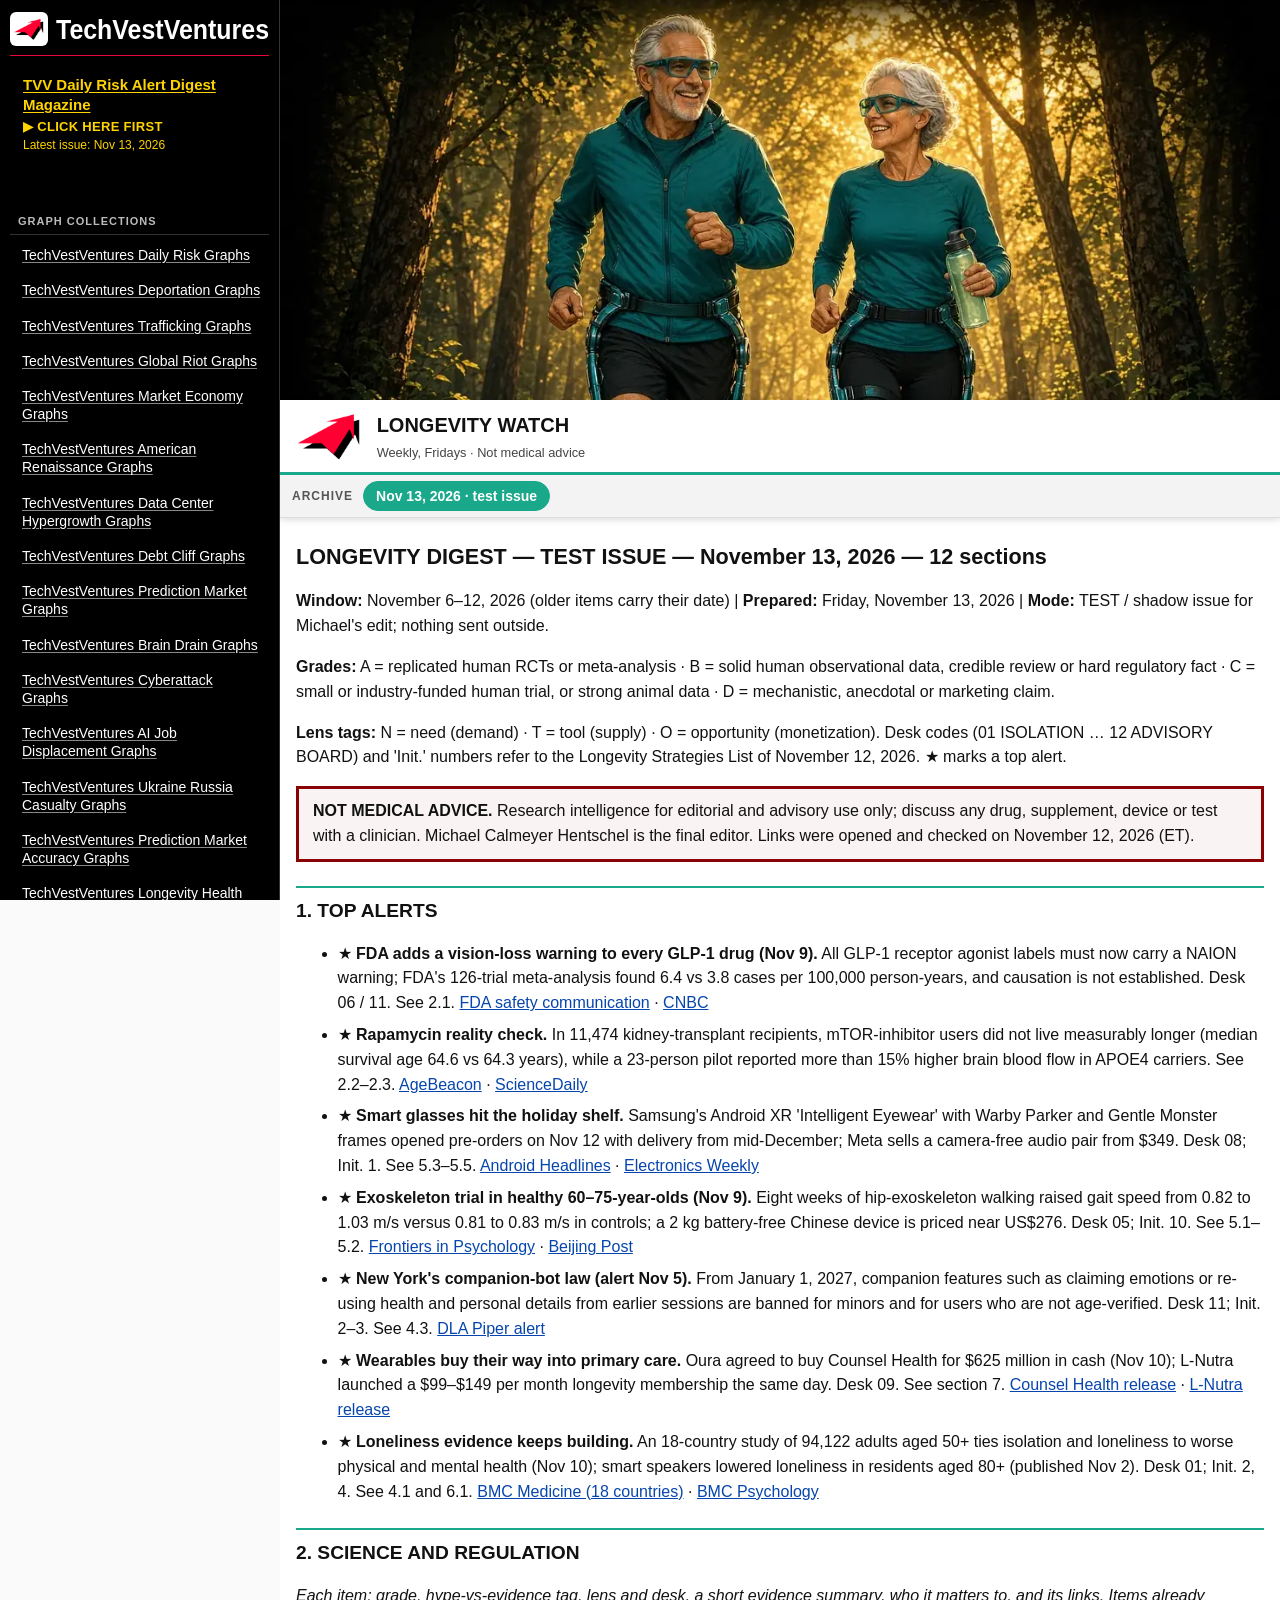
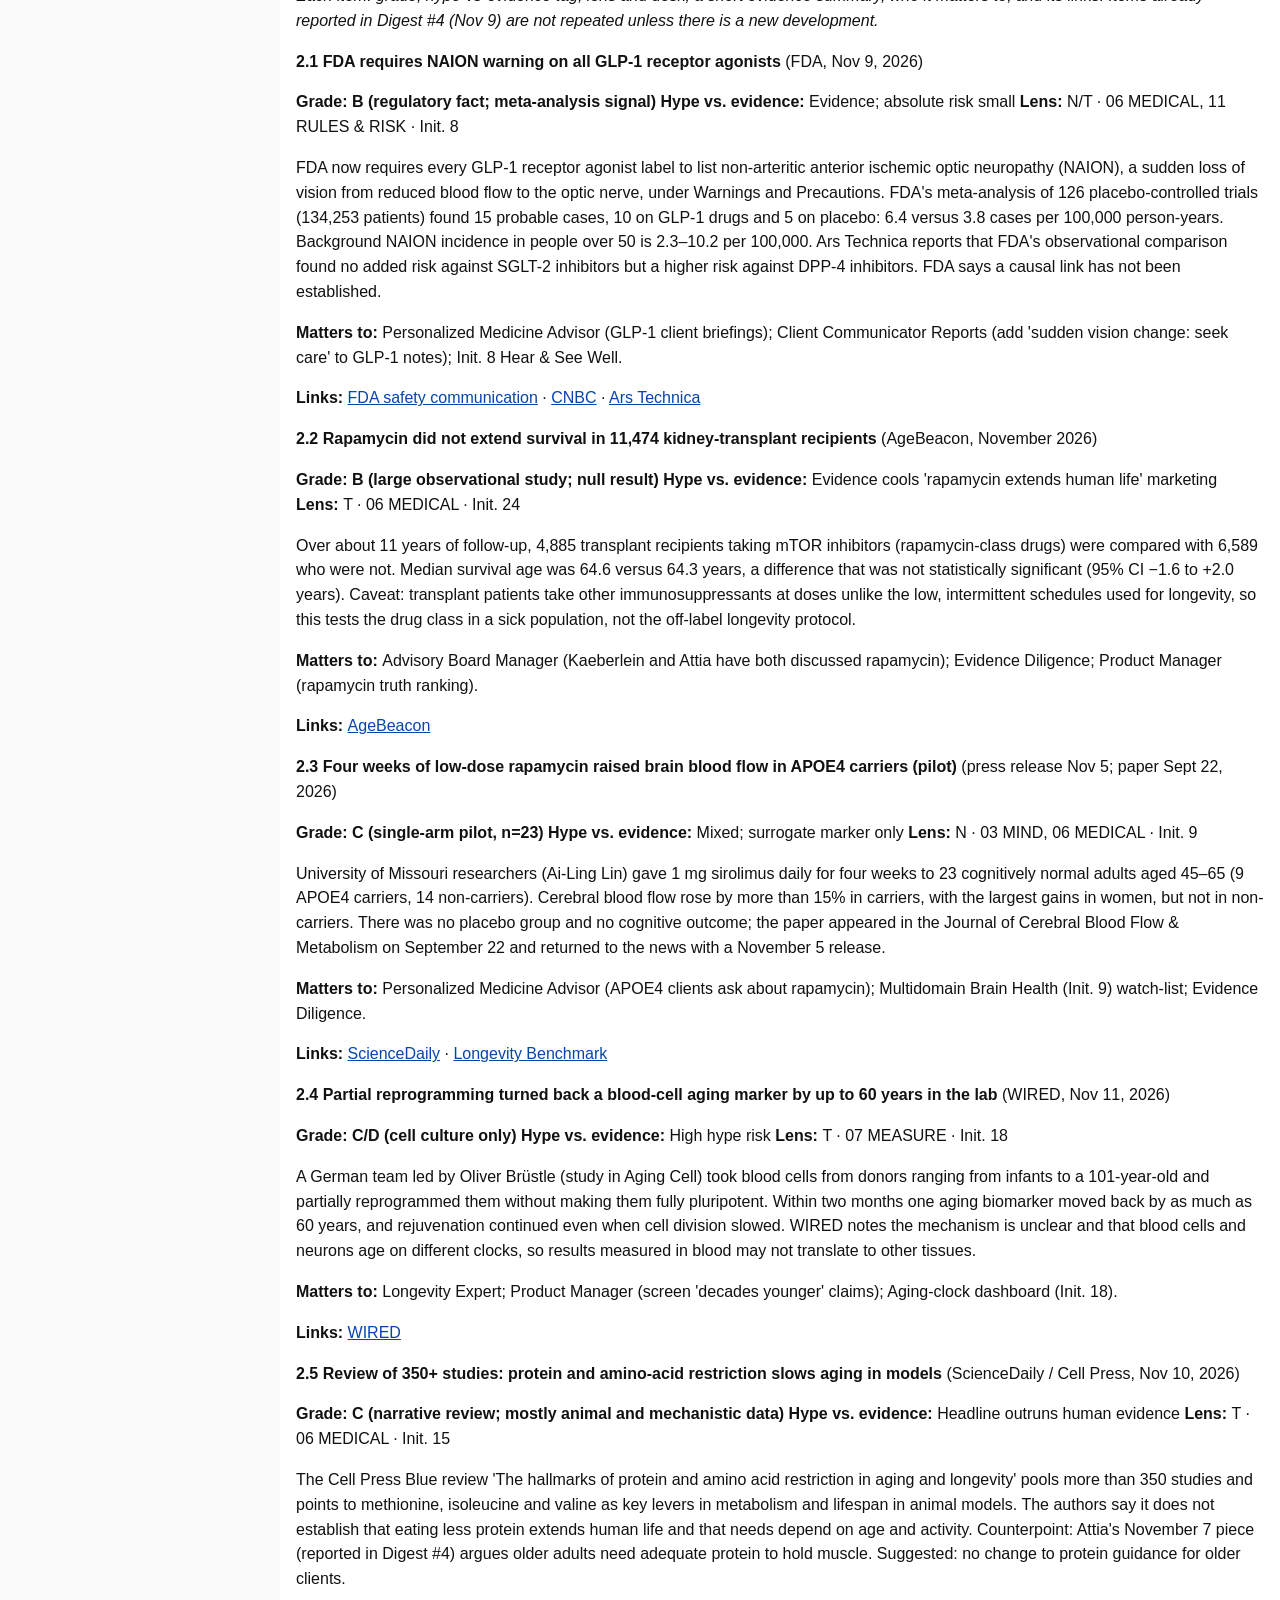
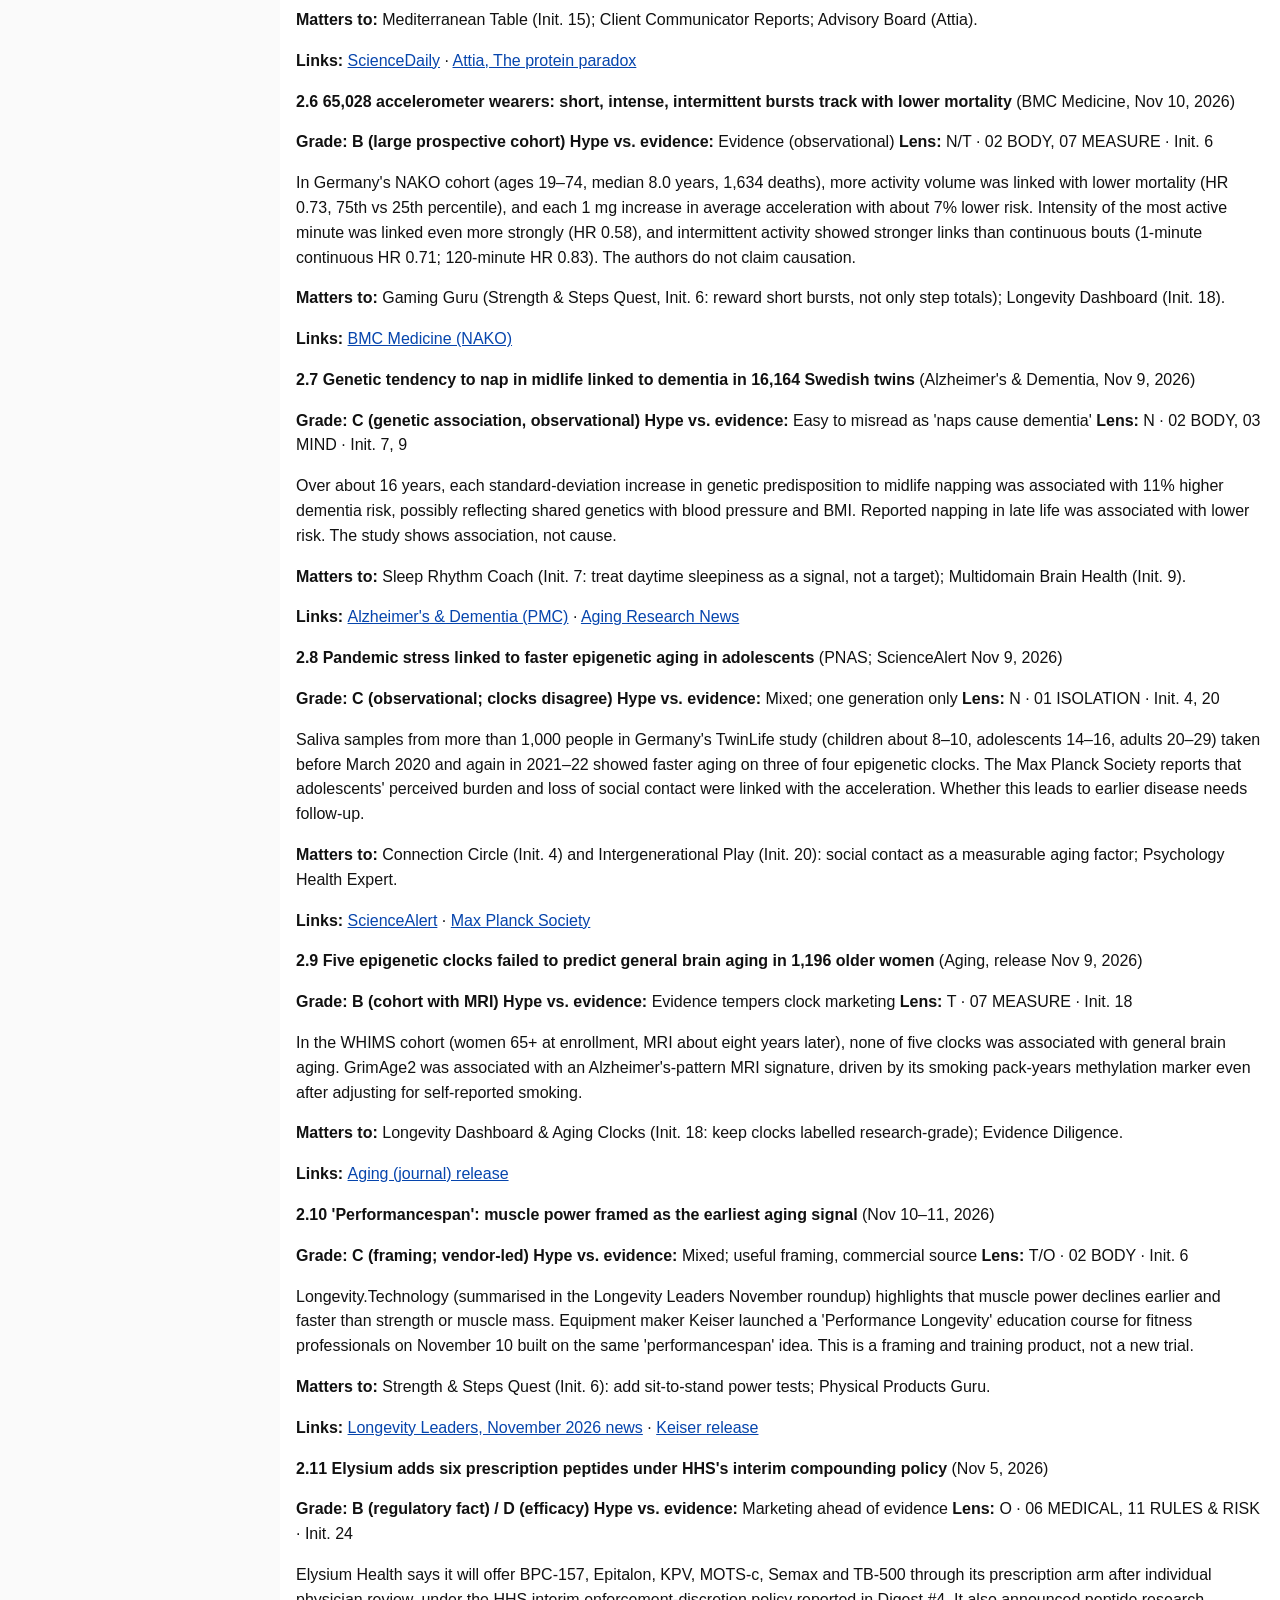
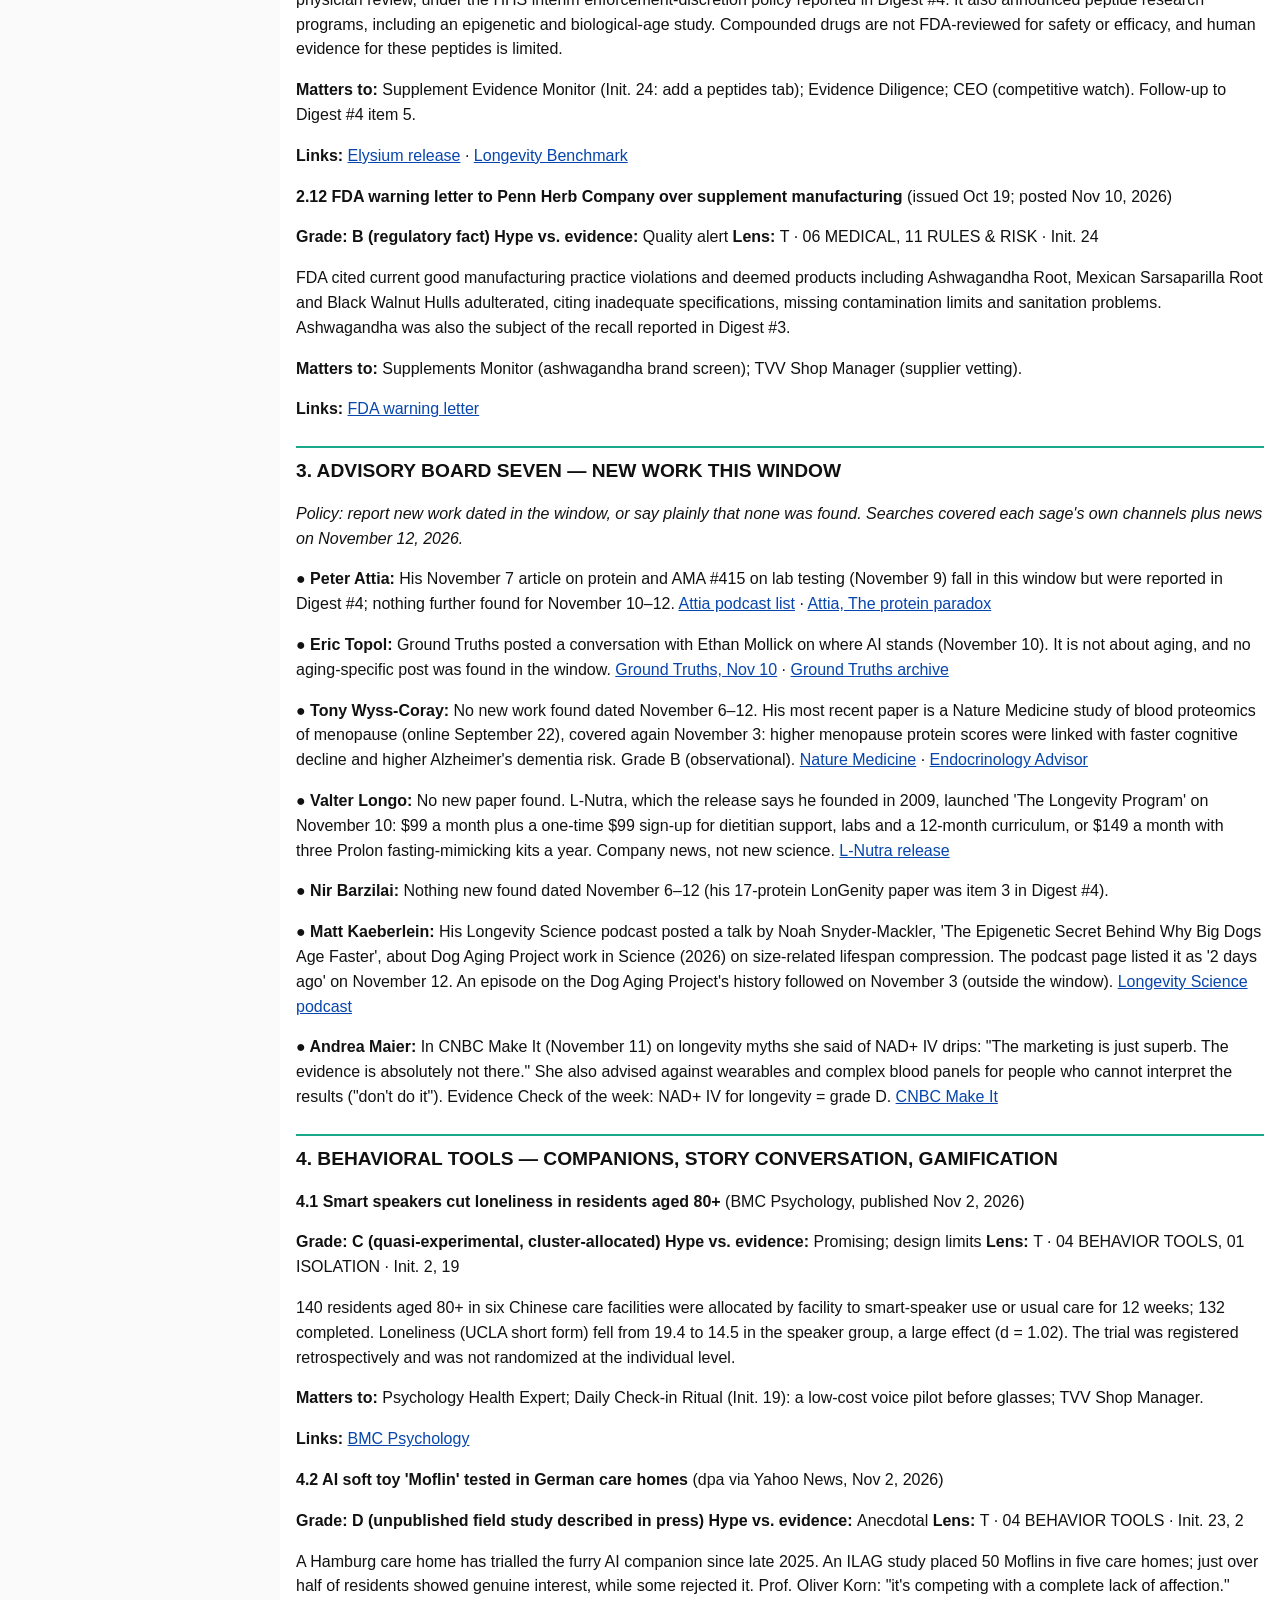
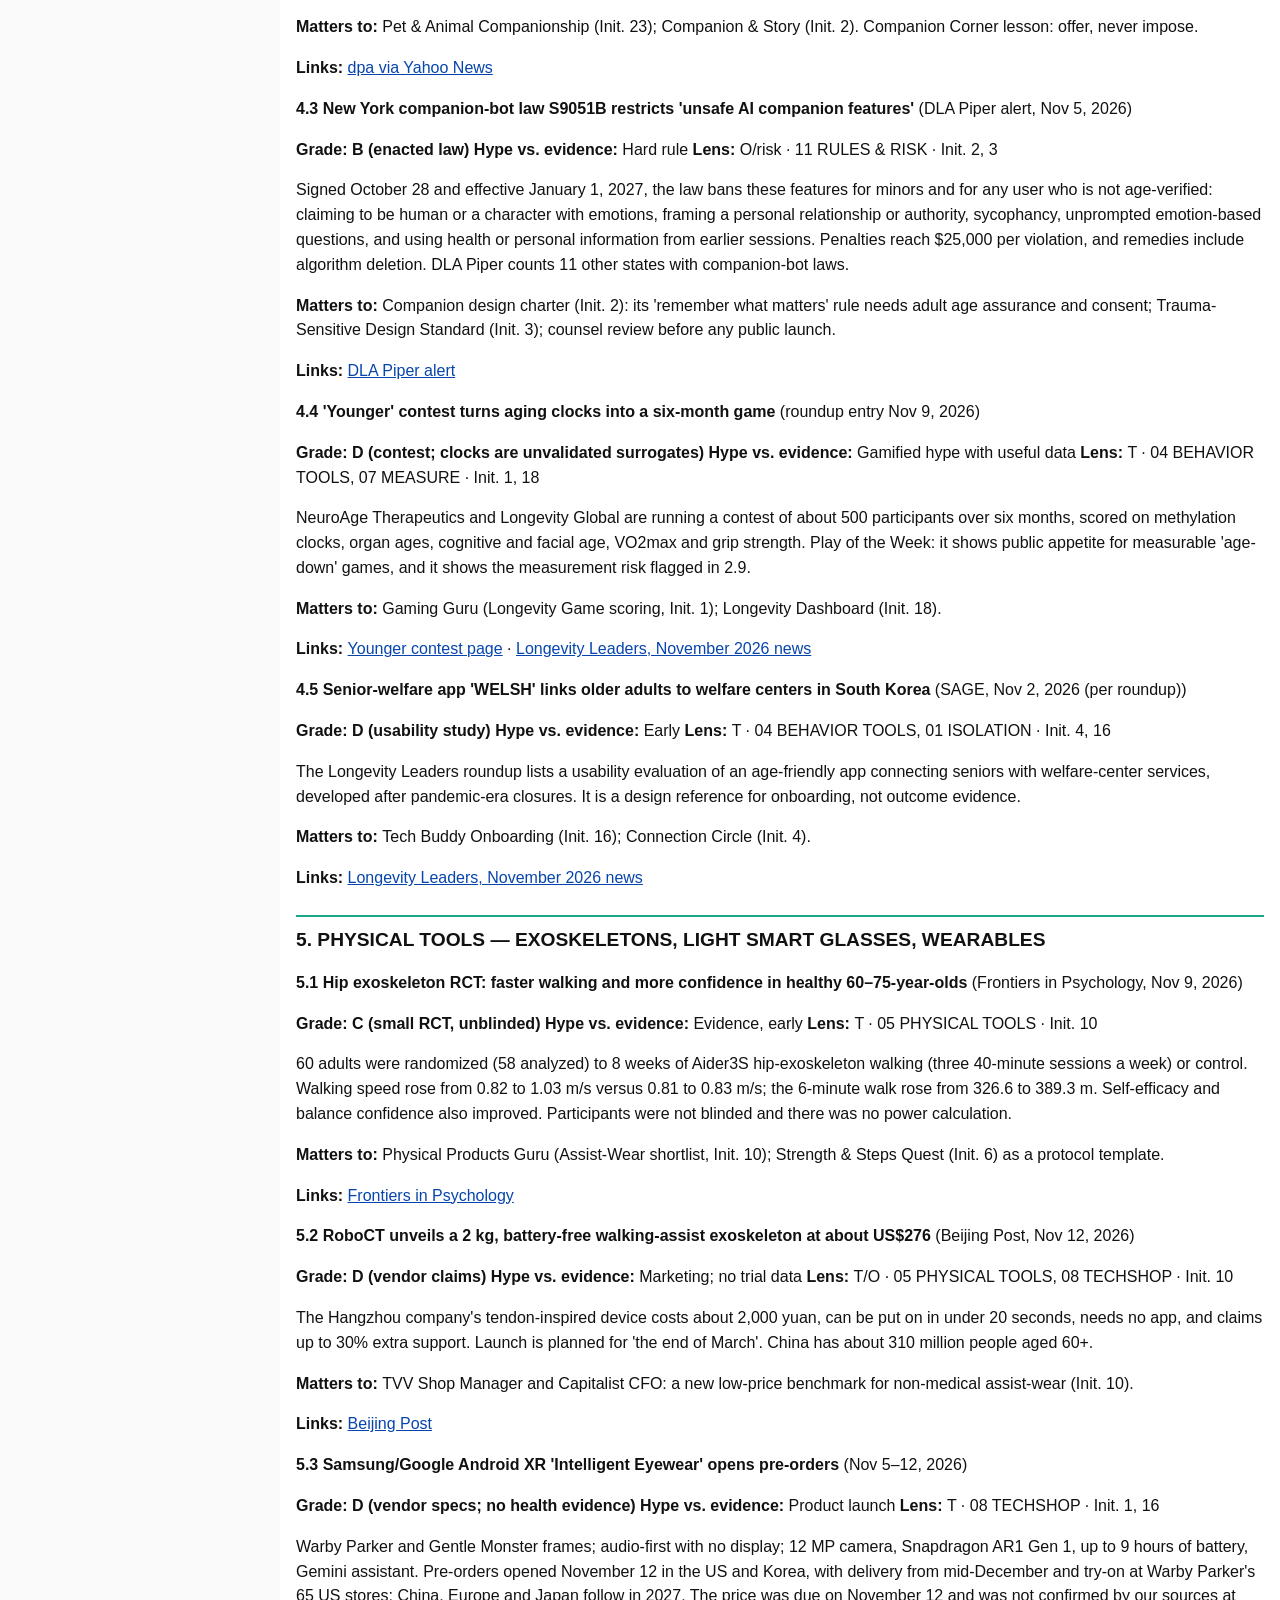
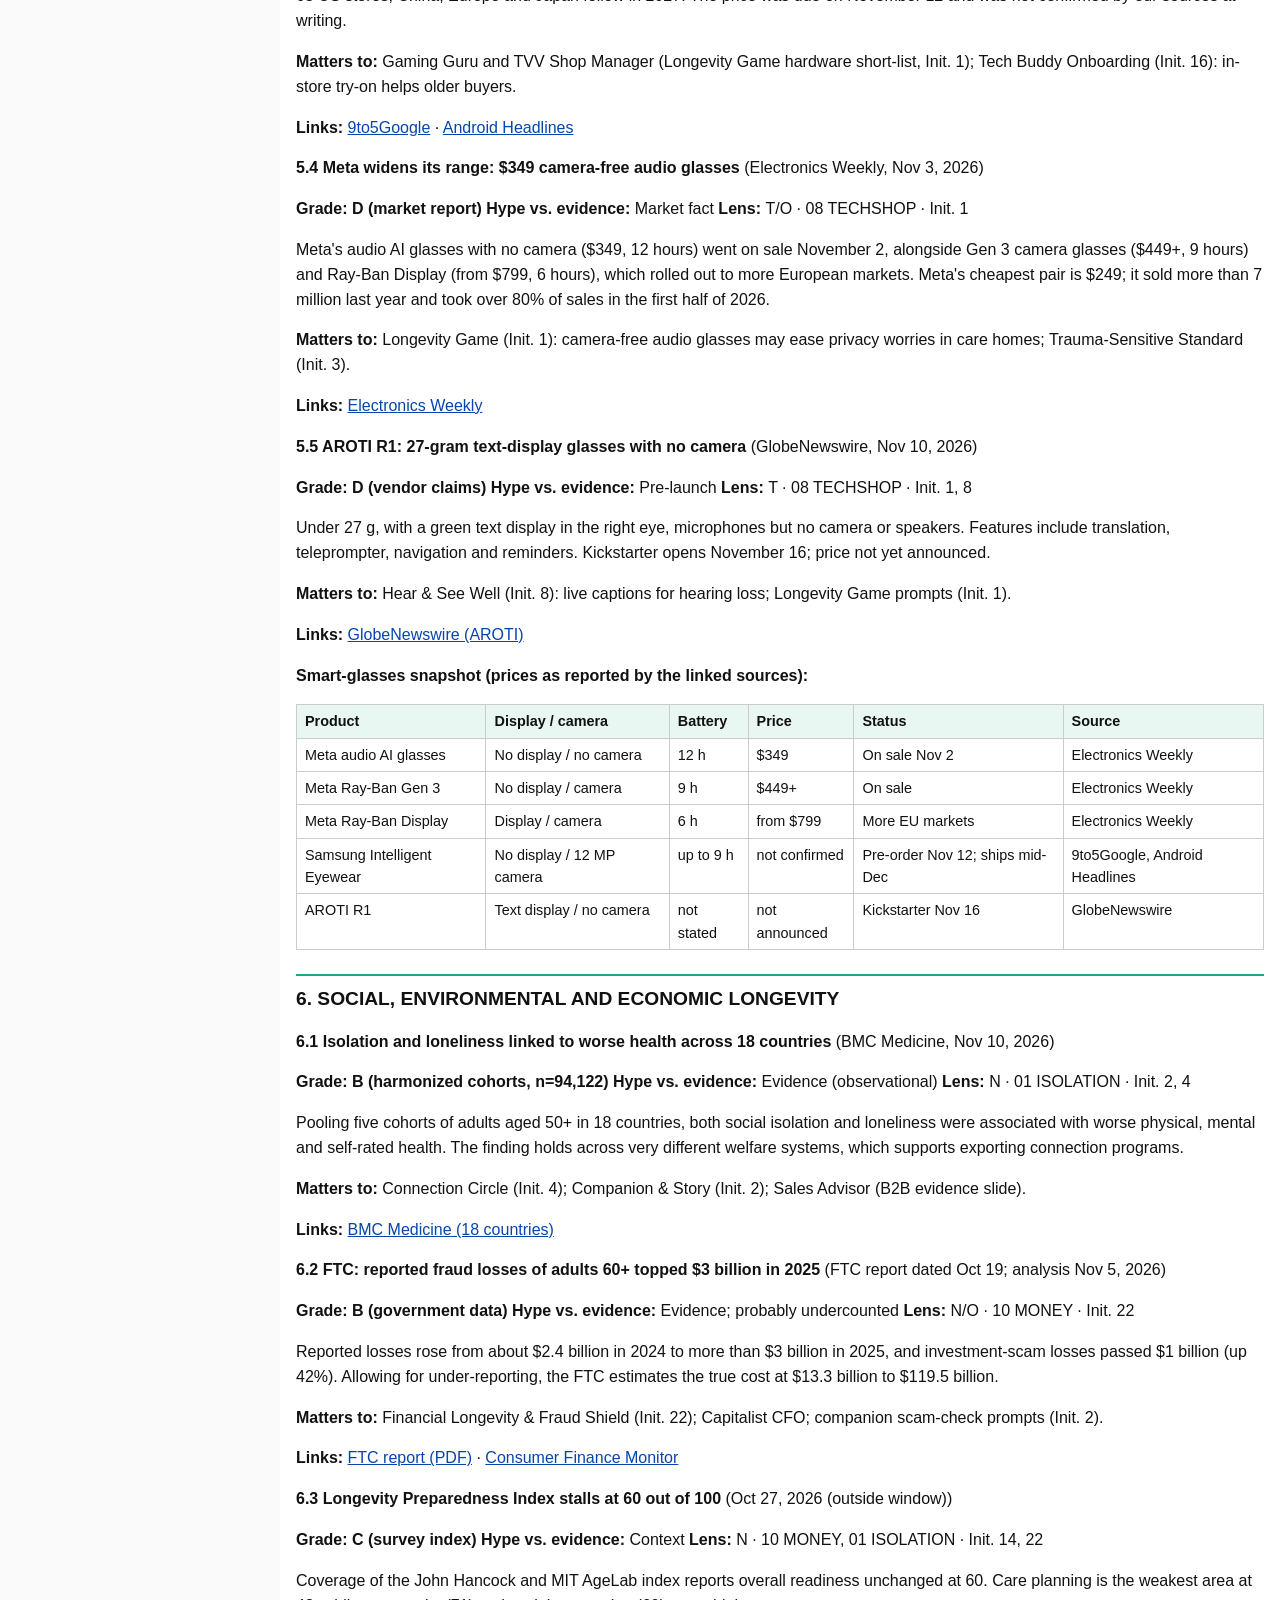
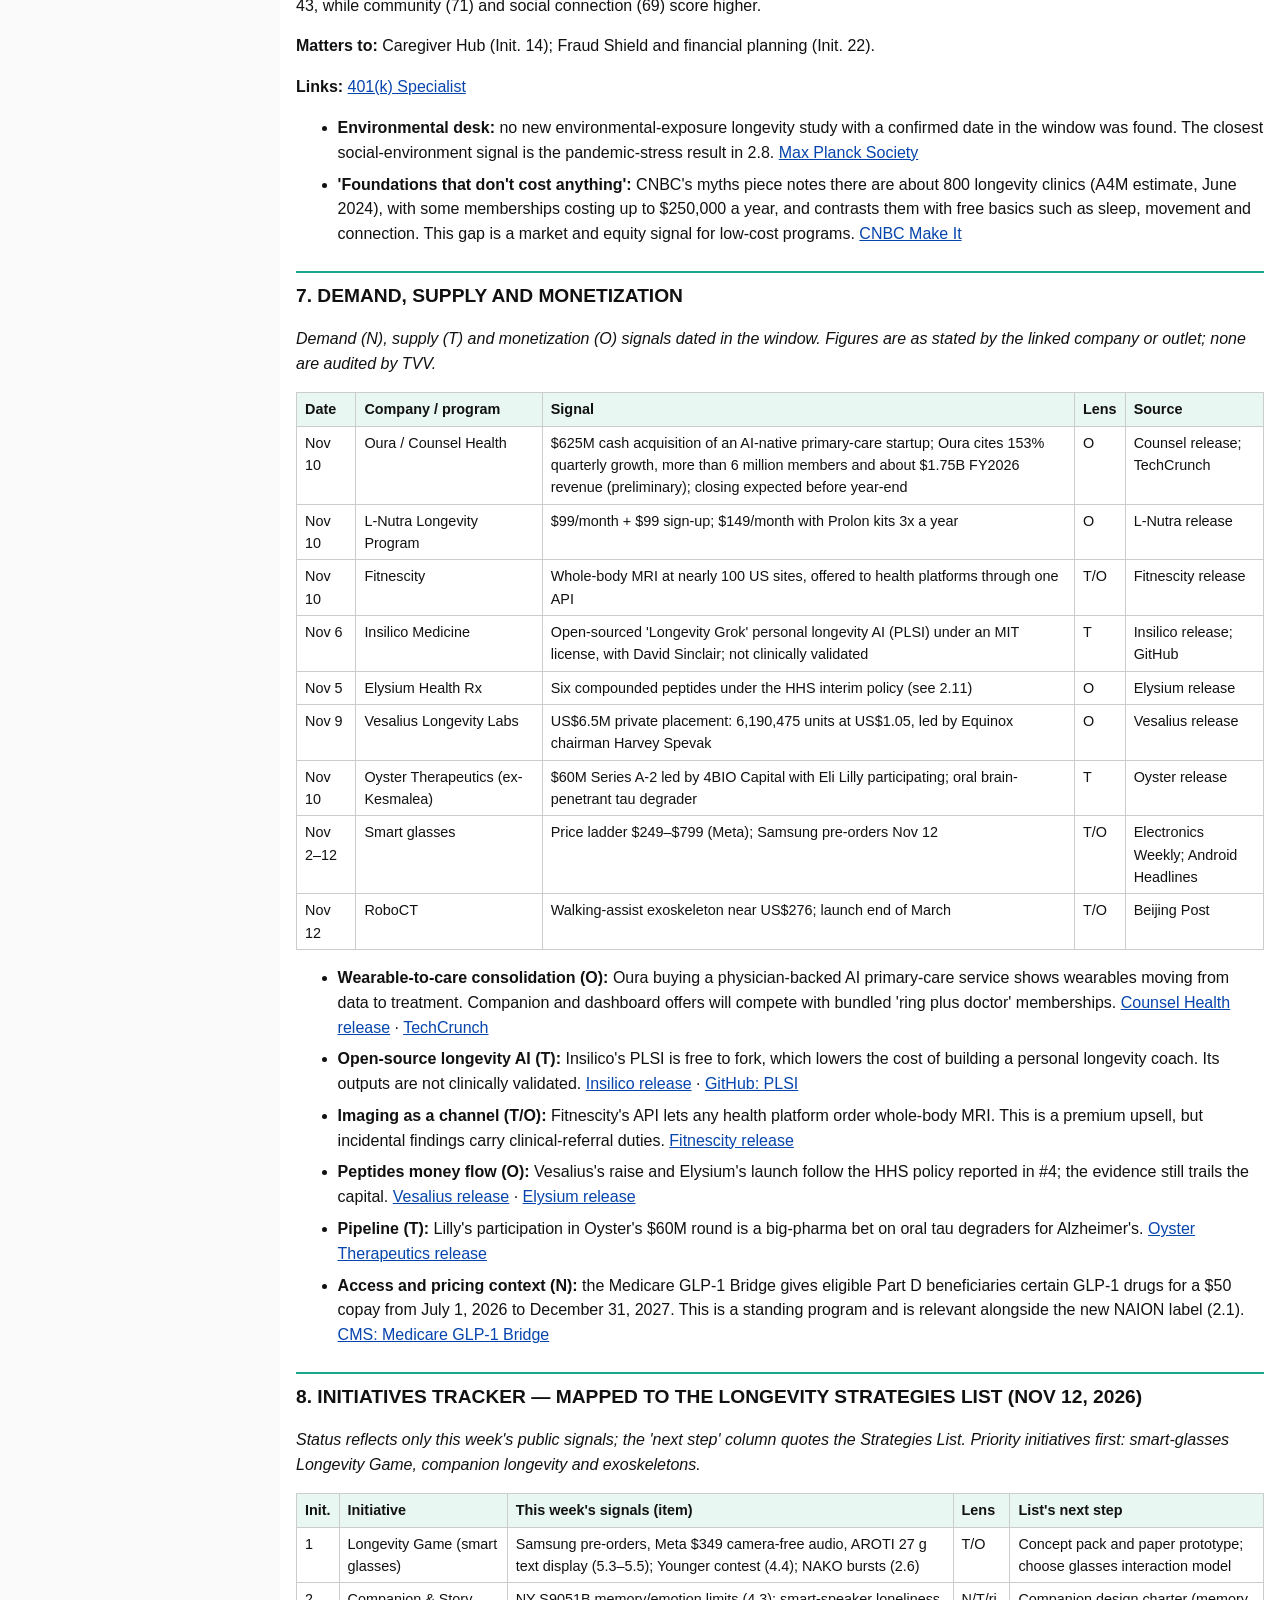
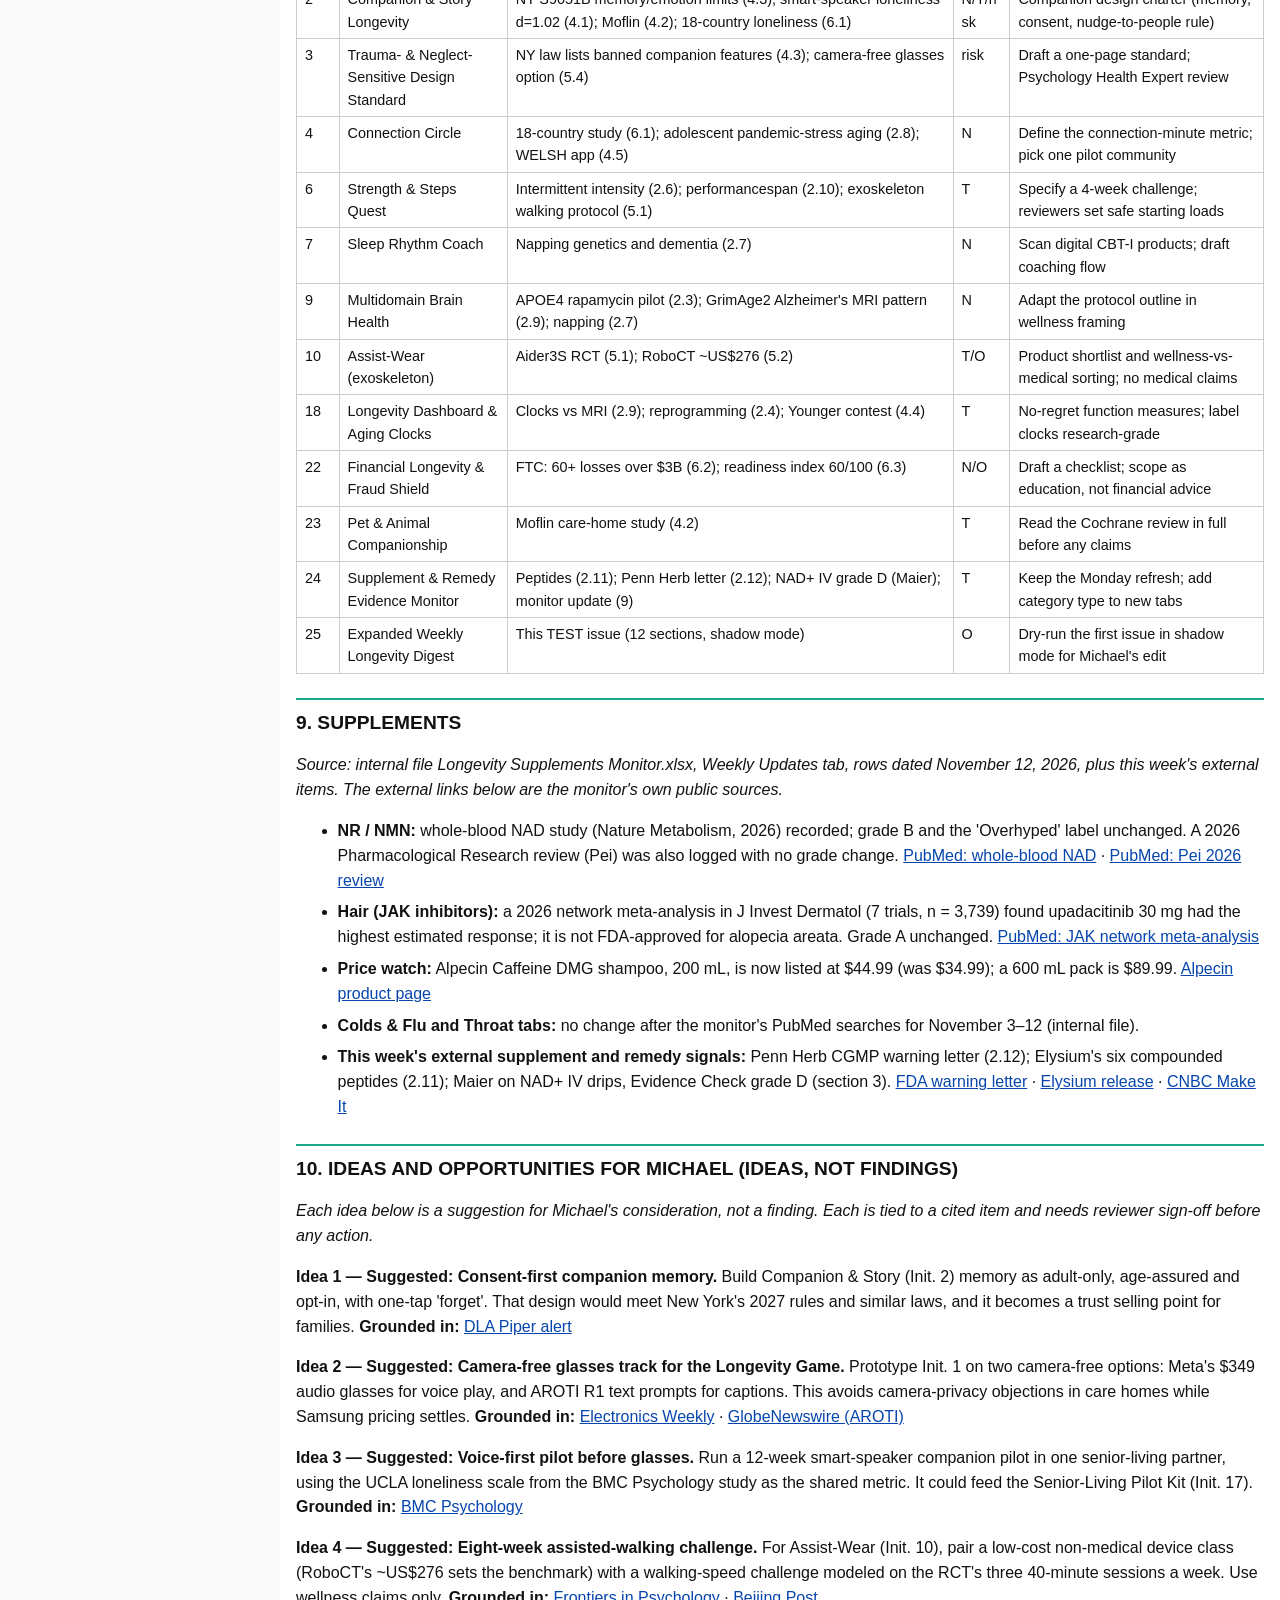
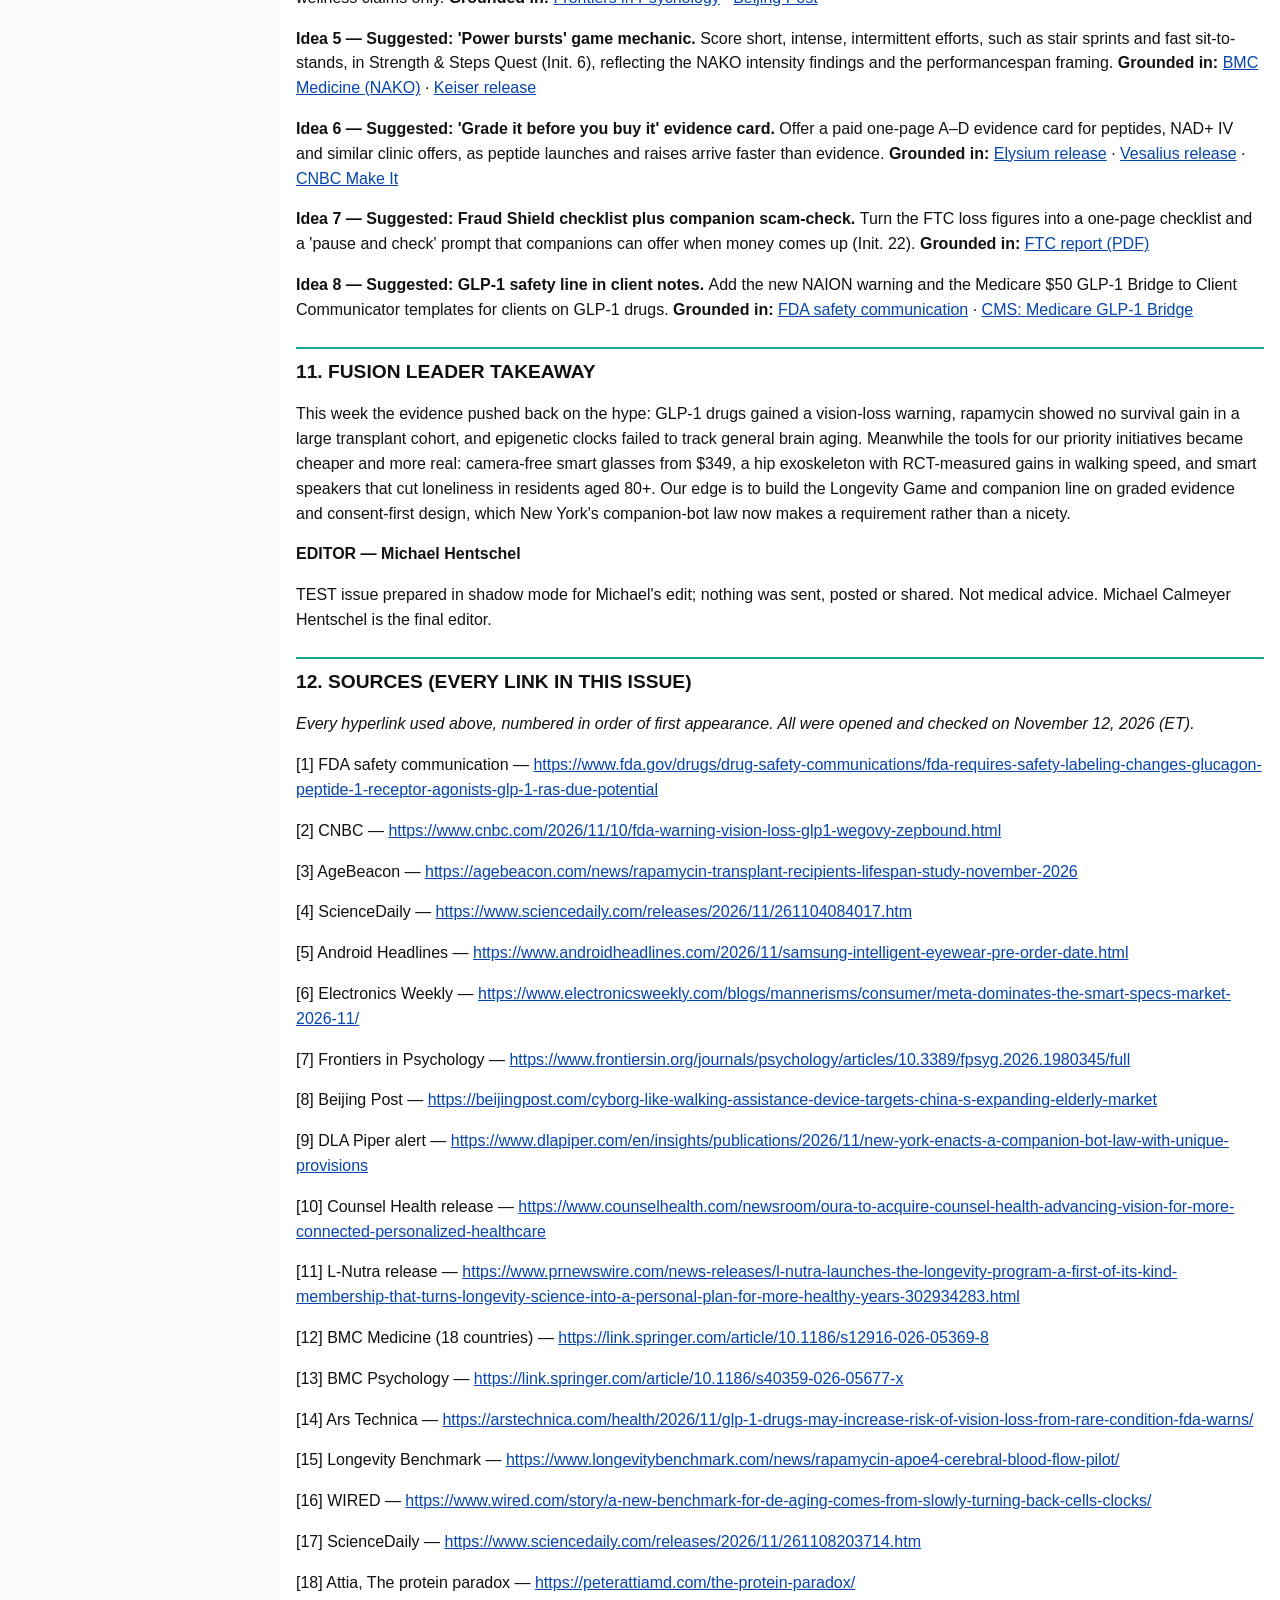
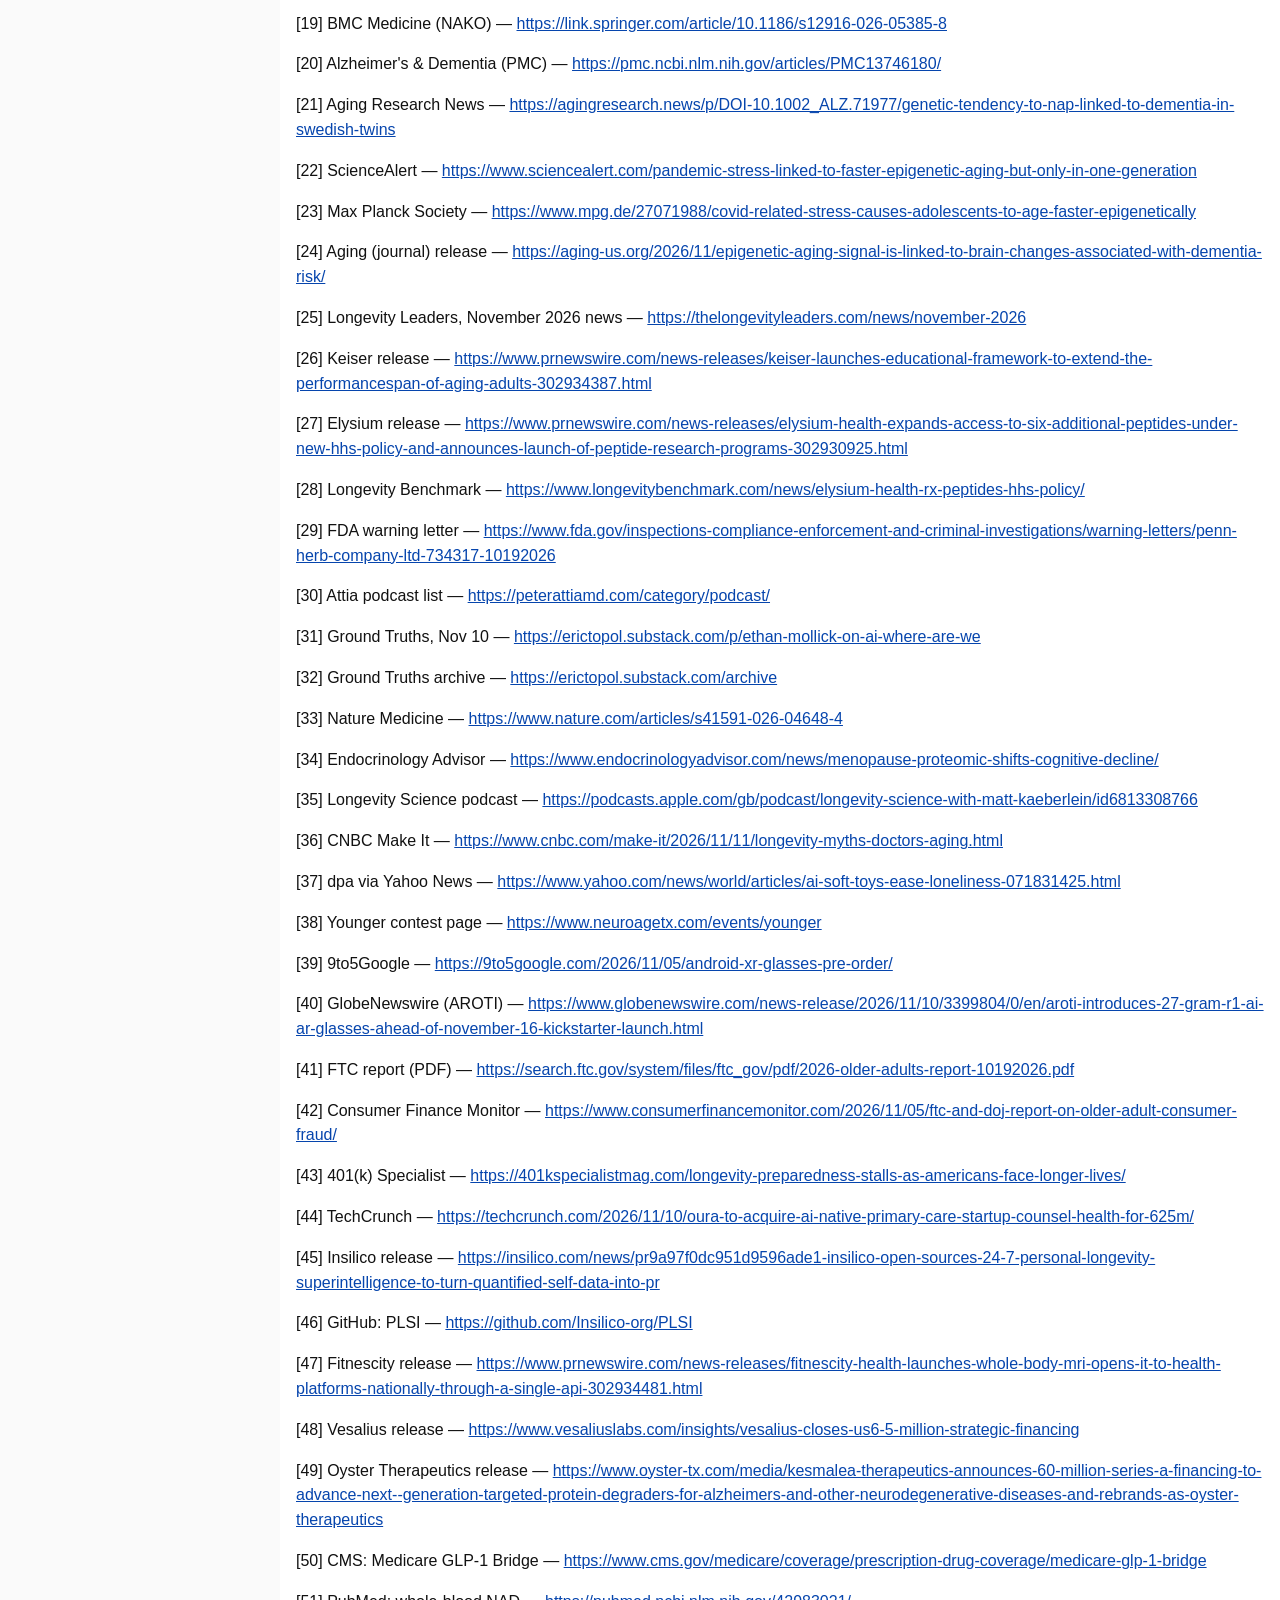
==== commit 4db9085c: "Masthead: Duo 3 banner, title LONGEVITY WATCH; hide provisional sage portrait" ====
--- a/issues/2026-11-13.html
+++ b/issues/2026-11-13.html
@@ -1 +1 @@
-<!doctype html><html lang="en"><head><meta charset="utf-8"><meta name="viewport" content="width=device-width,initial-scale=1"><title>TVV Longevity Watcher Digest — 2026-11-13</title><link rel="icon" href="../assets/favicon.svg" type="image/svg+xml"><link rel="icon" href="../assets/favicon-32.png" sizes="32x32" type="image/png"><link rel="apple-touch-icon" href="../assets/apple-touch-icon.png"><link rel="stylesheet" href="../assets/style.css"><script>if(!/[?&]raw/.test(location.search))location.replace("../index.html#2026-11-13")</script></head><body><main id="issue"><h1 class="issue-title">LONGEVITY DIGEST — TEST ISSUE — November 13, 2026 — 12 sections</h1><p><strong>Window:</strong> November 6–12, 2026 (older items carry their date)   |   <strong>Prepared:</strong> Friday, November 13, 2026   |   <strong>Mode:</strong> TEST / shadow issue for Michael's edit; nothing sent outside.</p><p><strong>Grades:</strong> A = replicated human RCTs or meta-analysis · B = solid human observational data, credible review or hard regulatory fact · C = small or industry-funded human trial, or strong animal data · D = mechanistic, anecdotal or marketing claim.</p><p><strong>Lens tags:</strong> N = need (demand) · T = tool (supply) · O = opportunity (monetization). Desk codes (01 ISOLATION … 12 ADVISORY BOARD) and 'Init.' numbers refer to the Longevity Strategies List of November 12, 2026. ★ marks a top alert.</p><p class="notice"><strong>NOT MEDICAL ADVICE. </strong>Research intelligence for editorial and advisory use only; discuss any drug, supplement, device or test with a clinician. Michael Calmeyer Hentschel is the final editor. Links were opened and checked on November 12, 2026 (ET).</p><h2 class="desk" id="sec-1">1. TOP ALERTS</h2><ul class="items"><li>★ <strong>FDA adds a vision-loss warning to every GLP-1 drug (Nov 9).</strong> All GLP-1 receptor agonist labels must now carry a NAION warning; FDA's 126-trial meta-analysis found 6.4 vs 3.8 cases per 100,000 person-years, and causation is not established. Desk 06 / 11. See 2.1.  <a href="https://www.fda.gov/drugs/drug-safety-communications/fda-requires-safety-labeling-changes-glucagon-peptide-1-receptor-agonists-glp-1-ras-due-potential" target="_blank" rel="noopener">FDA safety communication</a> · <a href="https://www.cnbc.com/2026/11/10/fda-warning-vision-loss-glp1-wegovy-zepbound.html" target="_blank" rel="noopener">CNBC</a></li><li>★ <strong>Rapamycin reality check.</strong> In 11,474 kidney-transplant recipients, mTOR-inhibitor users did not live measurably longer (median survival age 64.6 vs 64.3 years), while a 23-person pilot reported more than 15% higher brain blood flow in APOE4 carriers. See 2.2–2.3.  <a href="https://agebeacon.com/news/rapamycin-transplant-recipients-lifespan-study-november-2026" target="_blank" rel="noopener">AgeBeacon</a> · <a href="https://www.sciencedaily.com/releases/2026/11/261104084017.htm" target="_blank" rel="noopener">ScienceDaily</a></li><li>★ <strong>Smart glasses hit the holiday shelf.</strong> Samsung's Android XR 'Intelligent Eyewear' with Warby Parker and Gentle Monster frames opened pre-orders on Nov 12 with delivery from mid-December; Meta sells a camera-free audio pair from $349. Desk 08; Init. 1. See 5.3–5.5.  <a href="https://www.androidheadlines.com/2026/11/samsung-intelligent-eyewear-pre-order-date.html" target="_blank" rel="noopener">Android Headlines</a> · <a href="https://www.electronicsweekly.com/blogs/mannerisms/consumer/meta-dominates-the-smart-specs-market-2026-11/" target="_blank" rel="noopener">Electronics Weekly</a></li><li>★ <strong>Exoskeleton trial in healthy 60–75-year-olds (Nov 9).</strong> Eight weeks of hip-exoskeleton walking raised gait speed from 0.82 to 1.03 m/s versus 0.81 to 0.83 m/s in controls; a 2 kg battery-free Chinese device is priced near US$276. Desk 05; Init. 10. See 5.1–5.2.  <a href="https://www.frontiersin.org/journals/psychology/articles/10.3389/fpsyg.2026.1980345/full" target="_blank" rel="noopener">Frontiers in Psychology</a> · <a href="https://beijingpost.com/cyborg-like-walking-assistance-device-targets-china-s-expanding-elderly-market" target="_blank" rel="noopener">Beijing Post</a></li><li>★ <strong>New York's companion-bot law (alert Nov 5).</strong> From January 1, 2027, companion features such as claiming emotions or re-using health and personal details from earlier sessions are banned for minors and for users who are not age-verified. Desk 11; Init. 2–3. See 4.3.  <a href="https://www.dlapiper.com/en/insights/publications/2026/11/new-york-enacts-a-companion-bot-law-with-unique-provisions" target="_blank" rel="noopener">DLA Piper alert</a></li><li>★ <strong>Wearables buy their way into primary care.</strong> Oura agreed to buy Counsel Health for $625 million in cash (Nov 10); L-Nutra launched a $99–$149 per month longevity membership the same day. Desk 09. See section 7.  <a href="https://www.counselhealth.com/newsroom/oura-to-acquire-counsel-health-advancing-vision-for-more-connected-personalized-healthcare" target="_blank" rel="noopener">Counsel Health release</a> · <a href="https://www.prnewswire.com/news-releases/l-nutra-launches-the-longevity-program-a-first-of-its-kind-membership-that-turns-longevity-science-into-a-personal-plan-for-more-healthy-years-302934283.html" target="_blank" rel="noopener">L-Nutra release</a></li><li>★ <strong>Loneliness evidence keeps building.</strong> An 18-country study of 94,122 adults aged 50+ ties isolation and loneliness to worse physical and mental health (Nov 10); smart speakers lowered loneliness in residents aged 80+ (published Nov 2). Desk 01; Init. 2, 4. See 4.1 and 6.1.  <a href="https://link.springer.com/article/10.1186/s12916-026-05369-8" target="_blank" rel="noopener">BMC Medicine (18 countries)</a> · <a href="https://link.springer.com/article/10.1186/s40359-026-05677-x" target="_blank" rel="noopener">BMC Psychology</a></li></ul><h2 class="desk" id="sec-2">2. SCIENCE AND REGULATION</h2><p><em>Each item: grade, hype-vs-evidence tag, lens and desk, a short evidence summary, who it matters to, and its links. Items already reported in Digest #4 (Nov 9) are not repeated unless there is a new development.</em></p><p><strong>2.1  FDA requires NAION warning on all GLP-1 receptor agonists</strong>  (FDA, Nov 9, 2026)</p><p><strong>Grade: B (regulatory fact; meta-analysis signal)     Hype vs. evidence: </strong>Evidence; absolute risk small<strong>     Lens: </strong>N/T · 06 MEDICAL, 11 RULES &amp; RISK · Init. 8</p><p>FDA now requires every GLP-1 receptor agonist label to list non-arteritic anterior ischemic optic neuropathy (NAION), a sudden loss of vision from reduced blood flow to the optic nerve, under Warnings and Precautions. FDA's meta-analysis of 126 placebo-controlled trials (134,253 patients) found 15 probable cases, 10 on GLP-1 drugs and 5 on placebo: 6.4 versus 3.8 cases per 100,000 person-years. Background NAION incidence in people over 50 is 2.3–10.2 per 100,000. Ars Technica reports that FDA's observational comparison found no added risk against SGLT-2 inhibitors but a higher risk against DPP-4 inhibitors. FDA says a causal link has not been established.</p><p><strong>Matters to: </strong>Personalized Medicine Advisor (GLP-1 client briefings); Client Communicator Reports (add 'sudden vision change: seek care' to GLP-1 notes); Init. 8 Hear &amp; See Well.</p><p><strong>Links: </strong><a href="https://www.fda.gov/drugs/drug-safety-communications/fda-requires-safety-labeling-changes-glucagon-peptide-1-receptor-agonists-glp-1-ras-due-potential" target="_blank" rel="noopener">FDA safety communication</a> · <a href="https://www.cnbc.com/2026/11/10/fda-warning-vision-loss-glp1-wegovy-zepbound.html" target="_blank" rel="noopener">CNBC</a> · <a href="https://arstechnica.com/health/2026/11/glp-1-drugs-may-increase-risk-of-vision-loss-from-rare-condition-fda-warns/" target="_blank" rel="noopener">Ars Technica</a></p><p><strong>2.2  Rapamycin did not extend survival in 11,474 kidney-transplant recipients</strong>  (AgeBeacon, November 2026)</p><p><strong>Grade: B (large observational study; null result)     Hype vs. evidence: </strong>Evidence cools 'rapamycin extends human life' marketing<strong>     Lens: </strong>T · 06 MEDICAL · Init. 24</p><p>Over about 11 years of follow-up, 4,885 transplant recipients taking mTOR inhibitors (rapamycin-class drugs) were compared with 6,589 who were not. Median survival age was 64.6 versus 64.3 years, a difference that was not statistically significant (95% CI −1.6 to +2.0 years). Caveat: transplant patients take other immunosuppressants at doses unlike the low, intermittent schedules used for longevity, so this tests the drug class in a sick population, not the off-label longevity protocol.</p><p><strong>Matters to: </strong>Advisory Board Manager (Kaeberlein and Attia have both discussed rapamycin); Evidence Diligence; Product Manager (rapamycin truth ranking).</p><p><strong>Links: </strong><a href="https://agebeacon.com/news/rapamycin-transplant-recipients-lifespan-study-november-2026" target="_blank" rel="noopener">AgeBeacon</a></p><p><strong>2.3  Four weeks of low-dose rapamycin raised brain blood flow in APOE4 carriers (pilot)</strong>  (press release Nov 5; paper Sept 22, 2026)</p><p><strong>Grade: C (single-arm pilot, n=23)     Hype vs. evidence: </strong>Mixed; surrogate marker only<strong>     Lens: </strong>N · 03 MIND, 06 MEDICAL · Init. 9</p><p>University of Missouri researchers (Ai-Ling Lin) gave 1 mg sirolimus daily for four weeks to 23 cognitively normal adults aged 45–65 (9 APOE4 carriers, 14 non-carriers). Cerebral blood flow rose by more than 15% in carriers, with the largest gains in women, but not in non-carriers. There was no placebo group and no cognitive outcome; the paper appeared in the Journal of Cerebral Blood Flow &amp; Metabolism on September 22 and returned to the news with a November 5 release.</p><p><strong>Matters to: </strong>Personalized Medicine Advisor (APOE4 clients ask about rapamycin); Multidomain Brain Health (Init. 9) watch-list; Evidence Diligence.</p><p><strong>Links: </strong><a href="https://www.sciencedaily.com/releases/2026/11/261104084017.htm" target="_blank" rel="noopener">ScienceDaily</a> · <a href="https://www.longevitybenchmark.com/news/rapamycin-apoe4-cerebral-blood-flow-pilot/" target="_blank" rel="noopener">Longevity Benchmark</a></p><p><strong>2.4  Partial reprogramming turned back a blood-cell aging marker by up to 60 years in the lab</strong>  (WIRED, Nov 11, 2026)</p><p><strong>Grade: C/D (cell culture only)     Hype vs. evidence: </strong>High hype risk<strong>     Lens: </strong>T · 07 MEASURE · Init. 18</p><p>A German team led by Oliver Brüstle (study in Aging Cell) took blood cells from donors ranging from infants to a 101-year-old and partially reprogrammed them without making them fully pluripotent. Within two months one aging biomarker moved back by as much as 60 years, and rejuvenation continued even when cell division slowed. WIRED notes the mechanism is unclear and that blood cells and neurons age on different clocks, so results measured in blood may not translate to other tissues.</p><p><strong>Matters to: </strong>Longevity Expert; Product Manager (screen 'decades younger' claims); Aging-clock dashboard (Init. 18).</p><p><strong>Links: </strong><a href="https://www.wired.com/story/a-new-benchmark-for-de-aging-comes-from-slowly-turning-back-cells-clocks/" target="_blank" rel="noopener">WIRED</a></p><p><strong>2.5  Review of 350+ studies: protein and amino-acid restriction slows aging in models</strong>  (ScienceDaily / Cell Press, Nov 10, 2026)</p><p><strong>Grade: C (narrative review; mostly animal and mechanistic data)     Hype vs. evidence: </strong>Headline outruns human evidence<strong>     Lens: </strong>T · 06 MEDICAL · Init. 15</p><p>The Cell Press Blue review 'The hallmarks of protein and amino acid restriction in aging and longevity' pools more than 350 studies and points to methionine, isoleucine and valine as key levers in metabolism and lifespan in animal models. The authors say it does not establish that eating less protein extends human life and that needs depend on age and activity. Counterpoint: Attia's November 7 piece (reported in Digest #4) argues older adults need adequate protein to hold muscle. Suggested: no change to protein guidance for older clients.</p><p><strong>Matters to: </strong>Mediterranean Table (Init. 15); Client Communicator Reports; Advisory Board (Attia).</p><p><strong>Links: </strong><a href="https://www.sciencedaily.com/releases/2026/11/261108203714.htm" target="_blank" rel="noopener">ScienceDaily</a> · <a href="https://peterattiamd.com/the-protein-paradox/" target="_blank" rel="noopener">Attia, The protein paradox</a></p><p><strong>2.6  65,028 accelerometer wearers: short, intense, intermittent bursts track with lower mortality</strong>  (BMC Medicine, Nov 10, 2026)</p><p><strong>Grade: B (large prospective cohort)     Hype vs. evidence: </strong>Evidence (observational)<strong>     Lens: </strong>N/T · 02 BODY, 07 MEASURE · Init. 6</p><p>In Germany's NAKO cohort (ages 19–74, median 8.0 years, 1,634 deaths), more activity volume was linked with lower mortality (HR 0.73, 75th vs 25th percentile), and each 1 mg increase in average acceleration with about 7% lower risk. Intensity of the most active minute was linked even more strongly (HR 0.58), and intermittent activity showed stronger links than continuous bouts (1-minute continuous HR 0.71; 120-minute HR 0.83). The authors do not claim causation.</p><p><strong>Matters to: </strong>Gaming Guru (Strength &amp; Steps Quest, Init. 6: reward short bursts, not only step totals); Longevity Dashboard (Init. 18).</p><p><strong>Links: </strong><a href="https://link.springer.com/article/10.1186/s12916-026-05385-8" target="_blank" rel="noopener">BMC Medicine (NAKO)</a></p><p><strong>2.7  Genetic tendency to nap in midlife linked to dementia in 16,164 Swedish twins</strong>  (Alzheimer's &amp; Dementia, Nov 9, 2026)</p><p><strong>Grade: C (genetic association, observational)     Hype vs. evidence: </strong>Easy to misread as 'naps cause dementia'<strong>     Lens: </strong>N · 02 BODY, 03 MIND · Init. 7, 9</p><p>Over about 16 years, each standard-deviation increase in genetic predisposition to midlife napping was associated with 11% higher dementia risk, possibly reflecting shared genetics with blood pressure and BMI. Reported napping in late life was associated with lower risk. The study shows association, not cause.</p><p><strong>Matters to: </strong>Sleep Rhythm Coach (Init. 7: treat daytime sleepiness as a signal, not a target); Multidomain Brain Health (Init. 9).</p><p><strong>Links: </strong><a href="https://pmc.ncbi.nlm.nih.gov/articles/PMC13746180/" target="_blank" rel="noopener">Alzheimer's &amp; Dementia (PMC)</a> · <a href="https://agingresearch.news/p/DOI-10.1002_ALZ.71977/genetic-tendency-to-nap-linked-to-dementia-in-swedish-twins" target="_blank" rel="noopener">Aging Research News</a></p><p><strong>2.8  Pandemic stress linked to faster epigenetic aging in adolescents</strong>  (PNAS; ScienceAlert Nov 9, 2026)</p><p><strong>Grade: C (observational; clocks disagree)     Hype vs. evidence: </strong>Mixed; one generation only<strong>     Lens: </strong>N · 01 ISOLATION · Init. 4, 20</p><p>Saliva samples from more than 1,000 people in Germany's TwinLife study (children about 8–10, adolescents 14–16, adults 20–29) taken before March 2020 and again in 2021–22 showed faster aging on three of four epigenetic clocks. The Max Planck Society reports that adolescents' perceived burden and loss of social contact were linked with the acceleration. Whether this leads to earlier disease needs follow-up.</p><p><strong>Matters to: </strong>Connection Circle (Init. 4) and Intergenerational Play (Init. 20): social contact as a measurable aging factor; Psychology Health Expert.</p><p><strong>Links: </strong><a href="https://www.sciencealert.com/pandemic-stress-linked-to-faster-epigenetic-aging-but-only-in-one-generation" target="_blank" rel="noopener">ScienceAlert</a> · <a href="https://www.mpg.de/27071988/covid-related-stress-causes-adolescents-to-age-faster-epigenetically" target="_blank" rel="noopener">Max Planck Society</a></p><p><strong>2.9  Five epigenetic clocks failed to predict general brain aging in 1,196 older women</strong>  (Aging, release Nov 9, 2026)</p><p><strong>Grade: B (cohort with MRI)     Hype vs. evidence: </strong>Evidence tempers clock marketing<strong>     Lens: </strong>T · 07 MEASURE · Init. 18</p><p>In the WHIMS cohort (women 65+ at enrollment, MRI about eight years later), none of five clocks was associated with general brain aging. GrimAge2 was associated with an Alzheimer's-pattern MRI signature, driven by its smoking pack-years methylation marker even after adjusting for self-reported smoking.</p><p><strong>Matters to: </strong>Longevity Dashboard &amp; Aging Clocks (Init. 18: keep clocks labelled research-grade); Evidence Diligence.</p><p><strong>Links: </strong><a href="https://aging-us.org/2026/11/epigenetic-aging-signal-is-linked-to-brain-changes-associated-with-dementia-risk/" target="_blank" rel="noopener">Aging (journal) release</a></p><p><strong>2.10  'Performancespan': muscle power framed as the earliest aging signal</strong>  (Nov 10–11, 2026)</p><p><strong>Grade: C (framing; vendor-led)     Hype vs. evidence: </strong>Mixed; useful framing, commercial source<strong>     Lens: </strong>T/O · 02 BODY · Init. 6</p><p>Longevity.Technology (summarised in the Longevity Leaders November roundup) highlights that muscle power declines earlier and faster than strength or muscle mass. Equipment maker Keiser launched a 'Performance Longevity' education course for fitness professionals on November 10 built on the same 'performancespan' idea. This is a framing and training product, not a new trial.</p><p><strong>Matters to: </strong>Strength &amp; Steps Quest (Init. 6): add sit-to-stand power tests; Physical Products Guru.</p><p><strong>Links: </strong><a href="https://thelongevityleaders.com/news/november-2026" target="_blank" rel="noopener">Longevity Leaders, November 2026 news</a> · <a href="https://www.prnewswire.com/news-releases/keiser-launches-educational-framework-to-extend-the-performancespan-of-aging-adults-302934387.html" target="_blank" rel="noopener">Keiser release</a></p><p><strong>2.11  Elysium adds six prescription peptides under HHS's interim compounding policy</strong>  (Nov 5, 2026)</p><p><strong>Grade: B (regulatory fact) / D (efficacy)     Hype vs. evidence: </strong>Marketing ahead of evidence<strong>     Lens: </strong>O · 06 MEDICAL, 11 RULES &amp; RISK · Init. 24</p><p>Elysium Health says it will offer BPC-157, Epitalon, KPV, MOTS-c, Semax and TB-500 through its prescription arm after individual physician review, under the HHS interim enforcement-discretion policy reported in Digest #4. It also announced peptide research programs, including an epigenetic and biological-age study. Compounded drugs are not FDA-reviewed for safety or efficacy, and human evidence for these peptides is limited.</p><p><strong>Matters to: </strong>Supplement Evidence Monitor (Init. 24: add a peptides tab); Evidence Diligence; CEO (competitive watch). Follow-up to Digest #4 item 5.</p><p><strong>Links: </strong><a href="https://www.prnewswire.com/news-releases/elysium-health-expands-access-to-six-additional-peptides-under-new-hhs-policy-and-announces-launch-of-peptide-research-programs-302930925.html" target="_blank" rel="noopener">Elysium release</a> · <a href="https://www.longevitybenchmark.com/news/elysium-health-rx-peptides-hhs-policy/" target="_blank" rel="noopener">Longevity Benchmark</a></p><p><strong>2.12  FDA warning letter to Penn Herb Company over supplement manufacturing</strong>  (issued Oct 19; posted Nov 10, 2026)</p><p><strong>Grade: B (regulatory fact)     Hype vs. evidence: </strong>Quality alert<strong>     Lens: </strong>T · 06 MEDICAL, 11 RULES &amp; RISK · Init. 24</p><p>FDA cited current good manufacturing practice violations and deemed products including Ashwagandha Root, Mexican Sarsaparilla Root and Black Walnut Hulls adulterated, citing inadequate specifications, missing contamination limits and sanitation problems. Ashwagandha was also the subject of the recall reported in Digest #3.</p><p><strong>Matters to: </strong>Supplements Monitor (ashwagandha brand screen); TVV Shop Manager (supplier vetting).</p><p><strong>Links: </strong><a href="https://www.fda.gov/inspections-compliance-enforcement-and-criminal-investigations/warning-letters/penn-herb-company-ltd-734317-10192026" target="_blank" rel="noopener">FDA warning letter</a></p><h2 class="desk" id="sec-3">3. ADVISORY BOARD SEVEN — NEW WORK THIS WINDOW</h2><p><em>Policy: report new work dated in the window, or say plainly that none was found. Searches covered each sage's own channels plus news on November 12, 2026.</em></p><p><strong>●  Peter Attia: </strong>His November 7 article on protein and AMA #415 on lab testing (November 9) fall in this window but were reported in Digest #4; nothing further found for November 10–12.  <a href="https://peterattiamd.com/category/podcast/" target="_blank" rel="noopener">Attia podcast list</a> · <a href="https://peterattiamd.com/the-protein-paradox/" target="_blank" rel="noopener">Attia, The protein paradox</a></p><p><strong>●  Eric Topol: </strong>Ground Truths posted a conversation with Ethan Mollick on where AI stands (November 10). It is not about aging, and no aging-specific post was found in the window.  <a href="https://erictopol.substack.com/p/ethan-mollick-on-ai-where-are-we" target="_blank" rel="noopener">Ground Truths, Nov 10</a> · <a href="https://erictopol.substack.com/archive" target="_blank" rel="noopener">Ground Truths archive</a></p><p><strong>●  Tony Wyss-Coray: </strong>No new work found dated November 6–12. His most recent paper is a Nature Medicine study of blood proteomics of menopause (online September 22), covered again November 3: higher menopause protein scores were linked with faster cognitive decline and higher Alzheimer's dementia risk. Grade B (observational).  <a href="https://www.nature.com/articles/s41591-026-04648-4" target="_blank" rel="noopener">Nature Medicine</a> · <a href="https://www.endocrinologyadvisor.com/news/menopause-proteomic-shifts-cognitive-decline/" target="_blank" rel="noopener">Endocrinology Advisor</a></p><p><strong>●  Valter Longo: </strong>No new paper found. L-Nutra, which the release says he founded in 2009, launched 'The Longevity Program' on November 10: $99 a month plus a one-time $99 sign-up for dietitian support, labs and a 12-month curriculum, or $149 a month with three Prolon fasting-mimicking kits a year. Company news, not new science.  <a href="https://www.prnewswire.com/news-releases/l-nutra-launches-the-longevity-program-a-first-of-its-kind-membership-that-turns-longevity-science-into-a-personal-plan-for-more-healthy-years-302934283.html" target="_blank" rel="noopener">L-Nutra release</a></p><p><strong>●  Nir Barzilai: </strong>Nothing new found dated November 6–12 (his 17-protein LonGenity paper was item 3 in Digest #4).  </p><p><strong>●  Matt Kaeberlein: </strong>His Longevity Science podcast posted a talk by Noah Snyder-Mackler, 'The Epigenetic Secret Behind Why Big Dogs Age Faster', about Dog Aging Project work in Science (2026) on size-related lifespan compression. The podcast page listed it as '2 days ago' on November 12. An episode on the Dog Aging Project's history followed on November 3 (outside the window).  <a href="https://podcasts.apple.com/gb/podcast/longevity-science-with-matt-kaeberlein/id6813308766" target="_blank" rel="noopener">Longevity Science podcast</a></p><p><strong>●  Andrea Maier: </strong>In CNBC Make It (November 11) on longevity myths she said of NAD+ IV drips: &quot;The marketing is just superb. The evidence is absolutely not there.&quot; She also advised against wearables and complex blood panels for people who cannot interpret the results (&quot;don't do it&quot;). Evidence Check of the week: NAD+ IV for longevity = grade D.  <a href="https://www.cnbc.com/make-it/2026/11/11/longevity-myths-doctors-aging.html" target="_blank" rel="noopener">CNBC Make It</a></p><h2 class="desk" id="sec-4">4. BEHAVIORAL TOOLS — COMPANIONS, STORY CONVERSATION, GAMIFICATION</h2><p><strong>4.1  Smart speakers cut loneliness in residents aged 80+</strong>  (BMC Psychology, published Nov 2, 2026)</p><p><strong>Grade: C (quasi-experimental, cluster-allocated)     Hype vs. evidence: </strong>Promising; design limits<strong>     Lens: </strong>T · 04 BEHAVIOR TOOLS, 01 ISOLATION · Init. 2, 19</p><p>140 residents aged 80+ in six Chinese care facilities were allocated by facility to smart-speaker use or usual care for 12 weeks; 132 completed. Loneliness (UCLA short form) fell from 19.4 to 14.5 in the speaker group, a large effect (d = 1.02). The trial was registered retrospectively and was not randomized at the individual level.</p><p><strong>Matters to: </strong>Psychology Health Expert; Daily Check-in Ritual (Init. 19): a low-cost voice pilot before glasses; TVV Shop Manager.</p><p><strong>Links: </strong><a href="https://link.springer.com/article/10.1186/s40359-026-05677-x" target="_blank" rel="noopener">BMC Psychology</a></p><p><strong>4.2  AI soft toy 'Moflin' tested in German care homes</strong>  (dpa via Yahoo News, Nov 2, 2026)</p><p><strong>Grade: D (unpublished field study described in press)     Hype vs. evidence: </strong>Anecdotal<strong>     Lens: </strong>T · 04 BEHAVIOR TOOLS · Init. 23, 2</p><p>A Hamburg care home has trialled the furry AI companion since late 2025. An ILAG study placed 50 Moflins in five care homes; just over half of residents showed genuine interest, while some rejected it. Prof. Oliver Korn: &quot;it's competing with a complete lack of affection.&quot;</p><p><strong>Matters to: </strong>Pet &amp; Animal Companionship (Init. 23); Companion &amp; Story (Init. 2). Companion Corner lesson: offer, never impose.</p><p><strong>Links: </strong><a href="https://www.yahoo.com/news/world/articles/ai-soft-toys-ease-loneliness-071831425.html" target="_blank" rel="noopener">dpa via Yahoo News</a></p><p><strong>4.3  New York companion-bot law S9051B restricts 'unsafe AI companion features'</strong>  (DLA Piper alert, Nov 5, 2026)</p><p><strong>Grade: B (enacted law)     Hype vs. evidence: </strong>Hard rule<strong>     Lens: </strong>O/risk · 11 RULES &amp; RISK · Init. 2, 3</p><p>Signed October 28 and effective January 1, 2027, the law bans these features for minors and for any user who is not age-verified: claiming to be human or a character with emotions, framing a personal relationship or authority, sycophancy, unprompted emotion-based questions, and using health or personal information from earlier sessions. Penalties reach $25,000 per violation, and remedies include algorithm deletion. DLA Piper counts 11 other states with companion-bot laws.</p><p><strong>Matters to: </strong>Companion design charter (Init. 2): its 'remember what matters' rule needs adult age assurance and consent; Trauma-Sensitive Design Standard (Init. 3); counsel review before any public launch.</p><p><strong>Links: </strong><a href="https://www.dlapiper.com/en/insights/publications/2026/11/new-york-enacts-a-companion-bot-law-with-unique-provisions" target="_blank" rel="noopener">DLA Piper alert</a></p><p><strong>4.4  'Younger' contest turns aging clocks into a six-month game</strong>  (roundup entry Nov 9, 2026)</p><p><strong>Grade: D (contest; clocks are unvalidated surrogates)     Hype vs. evidence: </strong>Gamified hype with useful data<strong>     Lens: </strong>T · 04 BEHAVIOR TOOLS, 07 MEASURE · Init. 1, 18</p><p>NeuroAge Therapeutics and Longevity Global are running a contest of about 500 participants over six months, scored on methylation clocks, organ ages, cognitive and facial age, VO2max and grip strength. Play of the Week: it shows public appetite for measurable 'age-down' games, and it shows the measurement risk flagged in 2.9.</p><p><strong>Matters to: </strong>Gaming Guru (Longevity Game scoring, Init. 1); Longevity Dashboard (Init. 18).</p><p><strong>Links: </strong><a href="https://www.neuroagetx.com/events/younger" target="_blank" rel="noopener">Younger contest page</a> · <a href="https://thelongevityleaders.com/news/november-2026" target="_blank" rel="noopener">Longevity Leaders, November 2026 news</a></p><p><strong>4.5  Senior-welfare app 'WELSH' links older adults to welfare centers in South Korea</strong>  (SAGE, Nov 2, 2026 (per roundup))</p><p><strong>Grade: D (usability study)     Hype vs. evidence: </strong>Early<strong>     Lens: </strong>T · 04 BEHAVIOR TOOLS, 01 ISOLATION · Init. 4, 16</p><p>The Longevity Leaders roundup lists a usability evaluation of an age-friendly app connecting seniors with welfare-center services, developed after pandemic-era closures. It is a design reference for onboarding, not outcome evidence.</p><p><strong>Matters to: </strong>Tech Buddy Onboarding (Init. 16); Connection Circle (Init. 4).</p><p><strong>Links: </strong><a href="https://thelongevityleaders.com/news/november-2026" target="_blank" rel="noopener">Longevity Leaders, November 2026 news</a></p><h2 class="desk" id="sec-5">5. PHYSICAL TOOLS — EXOSKELETONS, LIGHT SMART GLASSES, WEARABLES</h2><p><strong>5.1  Hip exoskeleton RCT: faster walking and more confidence in healthy 60–75-year-olds</strong>  (Frontiers in Psychology, Nov 9, 2026)</p><p><strong>Grade: C (small RCT, unblinded)     Hype vs. evidence: </strong>Evidence, early<strong>     Lens: </strong>T · 05 PHYSICAL TOOLS · Init. 10</p><p>60 adults were randomized (58 analyzed) to 8 weeks of Aider3S hip-exoskeleton walking (three 40-minute sessions a week) or control. Walking speed rose from 0.82 to 1.03 m/s versus 0.81 to 0.83 m/s; the 6-minute walk rose from 326.6 to 389.3 m. Self-efficacy and balance confidence also improved. Participants were not blinded and there was no power calculation.</p><p><strong>Matters to: </strong>Physical Products Guru (Assist-Wear shortlist, Init. 10); Strength &amp; Steps Quest (Init. 6) as a protocol template.</p><p><strong>Links: </strong><a href="https://www.frontiersin.org/journals/psychology/articles/10.3389/fpsyg.2026.1980345/full" target="_blank" rel="noopener">Frontiers in Psychology</a></p><p><strong>5.2  RoboCT unveils a 2 kg, battery-free walking-assist exoskeleton at about US$276</strong>  (Beijing Post, Nov 12, 2026)</p><p><strong>Grade: D (vendor claims)     Hype vs. evidence: </strong>Marketing; no trial data<strong>     Lens: </strong>T/O · 05 PHYSICAL TOOLS, 08 TECHSHOP · Init. 10</p><p>The Hangzhou company's tendon-inspired device costs about 2,000 yuan, can be put on in under 20 seconds, needs no app, and claims up to 30% extra support. Launch is planned for 'the end of March'. China has about 310 million people aged 60+.</p><p><strong>Matters to: </strong>TVV Shop Manager and Capitalist CFO: a new low-price benchmark for non-medical assist-wear (Init. 10).</p><p><strong>Links: </strong><a href="https://beijingpost.com/cyborg-like-walking-assistance-device-targets-china-s-expanding-elderly-market" target="_blank" rel="noopener">Beijing Post</a></p><p><strong>5.3  Samsung/Google Android XR 'Intelligent Eyewear' opens pre-orders</strong>  (Nov 5–12, 2026)</p><p><strong>Grade: D (vendor specs; no health evidence)     Hype vs. evidence: </strong>Product launch<strong>     Lens: </strong>T · 08 TECHSHOP · Init. 1, 16</p><p>Warby Parker and Gentle Monster frames; audio-first with no display; 12 MP camera, Snapdragon AR1 Gen 1, up to 9 hours of battery, Gemini assistant. Pre-orders opened November 12 in the US and Korea, with delivery from mid-December and try-on at Warby Parker's 65 US stores; China, Europe and Japan follow in 2027. The price was due on November 12 and was not confirmed by our sources at writing.</p><p><strong>Matters to: </strong>Gaming Guru and TVV Shop Manager (Longevity Game hardware short-list, Init. 1); Tech Buddy Onboarding (Init. 16): in-store try-on helps older buyers.</p><p><strong>Links: </strong><a href="https://9to5google.com/2026/11/05/android-xr-glasses-pre-order/" target="_blank" rel="noopener">9to5Google</a> · <a href="https://www.androidheadlines.com/2026/11/samsung-intelligent-eyewear-pre-order-date.html" target="_blank" rel="noopener">Android Headlines</a></p><p><strong>5.4  Meta widens its range: $349 camera-free audio glasses</strong>  (Electronics Weekly, Nov 3, 2026)</p><p><strong>Grade: D (market report)     Hype vs. evidence: </strong>Market fact<strong>     Lens: </strong>T/O · 08 TECHSHOP · Init. 1</p><p>Meta's audio AI glasses with no camera ($349, 12 hours) went on sale November 2, alongside Gen 3 camera glasses ($449+, 9 hours) and Ray-Ban Display (from $799, 6 hours), which rolled out to more European markets. Meta's cheapest pair is $249; it sold more than 7 million last year and took over 80% of sales in the first half of 2026.</p><p><strong>Matters to: </strong>Longevity Game (Init. 1): camera-free audio glasses may ease privacy worries in care homes; Trauma-Sensitive Standard (Init. 3).</p><p><strong>Links: </strong><a href="https://www.electronicsweekly.com/blogs/mannerisms/consumer/meta-dominates-the-smart-specs-market-2026-11/" target="_blank" rel="noopener">Electronics Weekly</a></p><p><strong>5.5  AROTI R1: 27-gram text-display glasses with no camera</strong>  (GlobeNewswire, Nov 10, 2026)</p><p><strong>Grade: D (vendor claims)     Hype vs. evidence: </strong>Pre-launch<strong>     Lens: </strong>T · 08 TECHSHOP · Init. 1, 8</p><p>Under 27 g, with a green text display in the right eye, microphones but no camera or speakers. Features include translation, teleprompter, navigation and reminders. Kickstarter opens November 16; price not yet announced.</p><p><strong>Matters to: </strong>Hear &amp; See Well (Init. 8): live captions for hearing loss; Longevity Game prompts (Init. 1).</p><p><strong>Links: </strong><a href="https://www.globenewswire.com/news-release/2026/11/10/3399804/0/en/aroti-introduces-27-gram-r1-ai-ar-glasses-ahead-of-november-16-kickstarter-launch.html" target="_blank" rel="noopener">GlobeNewswire (AROTI)</a></p><p><strong>Smart-glasses snapshot (prices as reported by the linked sources):</strong></p><div class="tw"><table class="lw"><thead><tr><th><p><strong>Product</strong></p></th><th><p><strong>Display / camera</strong></p></th><th><p><strong>Battery</strong></p></th><th><p><strong>Price</strong></p></th><th><p><strong>Status</strong></p></th><th><p><strong>Source</strong></p></th></tr></thead><tbody><tr><td><p>Meta audio AI glasses</p></td><td><p>No display / no camera</p></td><td><p>12 h</p></td><td><p>$349</p></td><td><p>On sale Nov 2</p></td><td><p>Electronics Weekly</p></td></tr><tr><td><p>Meta Ray-Ban Gen 3</p></td><td><p>No display / camera</p></td><td><p>9 h</p></td><td><p>$449+</p></td><td><p>On sale</p></td><td><p>Electronics Weekly</p></td></tr><tr><td><p>Meta Ray-Ban Display</p></td><td><p>Display / camera</p></td><td><p>6 h</p></td><td><p>from $799</p></td><td><p>More EU markets</p></td><td><p>Electronics Weekly</p></td></tr><tr><td><p>Samsung Intelligent Eyewear</p></td><td><p>No display / 12 MP camera</p></td><td><p>up to 9 h</p></td><td><p>not confirmed</p></td><td><p>Pre-order Nov 12; ships mid-Dec</p></td><td><p>9to5Google, Android Headlines</p></td></tr><tr><td><p>AROTI R1</p></td><td><p>Text display / no camera</p></td><td><p>not stated</p></td><td><p>not announced</p></td><td><p>Kickstarter Nov 16</p></td><td><p>GlobeNewswire</p></td></tr></tbody></table></div><h2 class="desk" id="sec-6">6. SOCIAL, ENVIRONMENTAL AND ECONOMIC LONGEVITY</h2><p><strong>6.1  Isolation and loneliness linked to worse health across 18 countries</strong>  (BMC Medicine, Nov 10, 2026)</p><p><strong>Grade: B (harmonized cohorts, n=94,122)     Hype vs. evidence: </strong>Evidence (observational)<strong>     Lens: </strong>N · 01 ISOLATION · Init. 2, 4</p><p>Pooling five cohorts of adults aged 50+ in 18 countries, both social isolation and loneliness were associated with worse physical, mental and self-rated health. The finding holds across very different welfare systems, which supports exporting connection programs.</p><p><strong>Matters to: </strong>Connection Circle (Init. 4); Companion &amp; Story (Init. 2); Sales Advisor (B2B evidence slide).</p><p><strong>Links: </strong><a href="https://link.springer.com/article/10.1186/s12916-026-05369-8" target="_blank" rel="noopener">BMC Medicine (18 countries)</a></p><p><strong>6.2  FTC: reported fraud losses of adults 60+ topped $3 billion in 2025</strong>  (FTC report dated Oct 19; analysis Nov 5, 2026)</p><p><strong>Grade: B (government data)     Hype vs. evidence: </strong>Evidence; probably undercounted<strong>     Lens: </strong>N/O · 10 MONEY · Init. 22</p><p>Reported losses rose from about $2.4 billion in 2024 to more than $3 billion in 2025, and investment-scam losses passed $1 billion (up 42%). Allowing for under-reporting, the FTC estimates the true cost at $13.3 billion to $119.5 billion.</p><p><strong>Matters to: </strong>Financial Longevity &amp; Fraud Shield (Init. 22); Capitalist CFO; companion scam-check prompts (Init. 2).</p><p><strong>Links: </strong><a href="https://search.ftc.gov/system/files/ftc_gov/pdf/2026-older-adults-report-10192026.pdf" target="_blank" rel="noopener">FTC report (PDF)</a> · <a href="https://www.consumerfinancemonitor.com/2026/11/05/ftc-and-doj-report-on-older-adult-consumer-fraud/" target="_blank" rel="noopener">Consumer Finance Monitor</a></p><p><strong>6.3  Longevity Preparedness Index stalls at 60 out of 100</strong>  (Oct 27, 2026 (outside window))</p><p><strong>Grade: C (survey index)     Hype vs. evidence: </strong>Context<strong>     Lens: </strong>N · 10 MONEY, 01 ISOLATION · Init. 14, 22</p><p>Coverage of the John Hancock and MIT AgeLab index reports overall readiness unchanged at 60. Care planning is the weakest area at 43, while community (71) and social connection (69) score higher.</p><p><strong>Matters to: </strong>Caregiver Hub (Init. 14); Fraud Shield and financial planning (Init. 22).</p><p><strong>Links: </strong><a href="https://401kspecialistmag.com/longevity-preparedness-stalls-as-americans-face-longer-lives/" target="_blank" rel="noopener">401(k) Specialist</a></p><ul class="items"><li><strong>Environmental desk:</strong> no new environmental-exposure longevity study with a confirmed date in the window was found. The closest social-environment signal is the pandemic-stress result in 2.8.  <a href="https://www.mpg.de/27071988/covid-related-stress-causes-adolescents-to-age-faster-epigenetically" target="_blank" rel="noopener">Max Planck Society</a></li><li><strong>'Foundations that don't cost anything':</strong> CNBC's myths piece notes there are about 800 longevity clinics (A4M estimate, June 2024), with some memberships costing up to $250,000 a year, and contrasts them with free basics such as sleep, movement and connection. This gap is a market and equity signal for low-cost programs.  <a href="https://www.cnbc.com/make-it/2026/11/11/longevity-myths-doctors-aging.html" target="_blank" rel="noopener">CNBC Make It</a></li></ul><h2 class="desk" id="sec-7">7. DEMAND, SUPPLY AND MONETIZATION</h2><p><em>Demand (N), supply (T) and monetization (O) signals dated in the window. Figures are as stated by the linked company or outlet; none are audited by TVV.</em></p><div class="tw"><table class="lw"><thead><tr><th><p><strong>Date</strong></p></th><th><p><strong>Company / program</strong></p></th><th><p><strong>Signal</strong></p></th><th><p><strong>Lens</strong></p></th><th><p><strong>Source</strong></p></th></tr></thead><tbody><tr><td><p>Nov 10</p></td><td><p>Oura / Counsel Health</p></td><td><p>$625M cash acquisition of an AI-native primary-care startup; Oura cites 153% quarterly growth, more than 6 million members and about $1.75B FY2026 revenue (preliminary); closing expected before year-end</p></td><td><p>O</p></td><td><p>Counsel release; TechCrunch</p></td></tr><tr><td><p>Nov 10</p></td><td><p>L-Nutra Longevity Program</p></td><td><p>$99/month + $99 sign-up; $149/month with Prolon kits 3x a year</p></td><td><p>O</p></td><td><p>L-Nutra release</p></td></tr><tr><td><p>Nov 10</p></td><td><p>Fitnescity</p></td><td><p>Whole-body MRI at nearly 100 US sites, offered to health platforms through one API</p></td><td><p>T/O</p></td><td><p>Fitnescity release</p></td></tr><tr><td><p>Nov 6</p></td><td><p>Insilico Medicine</p></td><td><p>Open-sourced 'Longevity Grok' personal longevity AI (PLSI) under an MIT license, with David Sinclair; not clinically validated</p></td><td><p>T</p></td><td><p>Insilico release; GitHub</p></td></tr><tr><td><p>Nov 5</p></td><td><p>Elysium Health Rx</p></td><td><p>Six compounded peptides under the HHS interim policy (see 2.11)</p></td><td><p>O</p></td><td><p>Elysium release</p></td></tr><tr><td><p>Nov 9</p></td><td><p>Vesalius Longevity Labs</p></td><td><p>US$6.5M private placement: 6,190,475 units at US$1.05, led by Equinox chairman Harvey Spevak</p></td><td><p>O</p></td><td><p>Vesalius release</p></td></tr><tr><td><p>Nov 10</p></td><td><p>Oyster Therapeutics (ex-Kesmalea)</p></td><td><p>$60M Series A-2 led by 4BIO Capital with Eli Lilly participating; oral brain-penetrant tau degrader</p></td><td><p>T</p></td><td><p>Oyster release</p></td></tr><tr><td><p>Nov 2–12</p></td><td><p>Smart glasses</p></td><td><p>Price ladder $249–$799 (Meta); Samsung pre-orders Nov 12</p></td><td><p>T/O</p></td><td><p>Electronics Weekly; Android Headlines</p></td></tr><tr><td><p>Nov 12</p></td><td><p>RoboCT</p></td><td><p>Walking-assist exoskeleton near US$276; launch end of March</p></td><td><p>T/O</p></td><td><p>Beijing Post</p></td></tr></tbody></table></div><ul class="items"><li><strong>Wearable-to-care consolidation (O):</strong> Oura buying a physician-backed AI primary-care service shows wearables moving from data to treatment. Companion and dashboard offers will compete with bundled 'ring plus doctor' memberships.  <a href="https://www.counselhealth.com/newsroom/oura-to-acquire-counsel-health-advancing-vision-for-more-connected-personalized-healthcare" target="_blank" rel="noopener">Counsel Health release</a> · <a href="https://techcrunch.com/2026/11/10/oura-to-acquire-ai-native-primary-care-startup-counsel-health-for-625m/" target="_blank" rel="noopener">TechCrunch</a></li><li><strong>Open-source longevity AI (T):</strong> Insilico's PLSI is free to fork, which lowers the cost of building a personal longevity coach. Its outputs are not clinically validated.  <a href="https://insilico.com/news/pr9a97f0dc951d9596ade1-insilico-open-sources-24-7-personal-longevity-superintelligence-to-turn-quantified-self-data-into-pr" target="_blank" rel="noopener">Insilico release</a> · <a href="https://github.com/Insilico-org/PLSI" target="_blank" rel="noopener">GitHub: PLSI</a></li><li><strong>Imaging as a channel (T/O):</strong> Fitnescity's API lets any health platform order whole-body MRI. This is a premium upsell, but incidental findings carry clinical-referral duties.  <a href="https://www.prnewswire.com/news-releases/fitnescity-health-launches-whole-body-mri-opens-it-to-health-platforms-nationally-through-a-single-api-302934481.html" target="_blank" rel="noopener">Fitnescity release</a></li><li><strong>Peptides money flow (O):</strong> Vesalius's raise and Elysium's launch follow the HHS policy reported in #4; the evidence still trails the capital.  <a href="https://www.vesaliuslabs.com/insights/vesalius-closes-us6-5-million-strategic-financing" target="_blank" rel="noopener">Vesalius release</a> · <a href="https://www.prnewswire.com/news-releases/elysium-health-expands-access-to-six-additional-peptides-under-new-hhs-policy-and-announces-launch-of-peptide-research-programs-302930925.html" target="_blank" rel="noopener">Elysium release</a></li><li><strong>Pipeline (T):</strong> Lilly's participation in Oyster's $60M round is a big-pharma bet on oral tau degraders for Alzheimer's.  <a href="https://www.oyster-tx.com/media/[base64]" target="_blank" rel="noopener">Oyster Therapeutics release</a></li><li><strong>Access and pricing context (N):</strong> the Medicare GLP-1 Bridge gives eligible Part D beneficiaries certain GLP-1 drugs for a $50 copay from July 1, 2026 to December 31, 2027. This is a standing program and is relevant alongside the new NAION label (2.1).  <a href="https://www.cms.gov/medicare/coverage/prescription-drug-coverage/medicare-glp-1-bridge" target="_blank" rel="noopener">CMS: Medicare GLP-1 Bridge</a></li></ul><h2 class="desk" id="sec-8">8. INITIATIVES TRACKER — MAPPED TO THE LONGEVITY STRATEGIES LIST (NOV 12, 2026)</h2><p><em>Status reflects only this week's public signals; the 'next step' column quotes the Strategies List. Priority initiatives first: smart-glasses Longevity Game, companion longevity and exoskeletons.</em></p><div class="tw"><table class="lw"><thead><tr><th><p><strong>Init.</strong></p></th><th><p><strong>Initiative</strong></p></th><th><p><strong>This week's signals (item)</strong></p></th><th><p><strong>Lens</strong></p></th><th><p><strong>List's next step</strong></p></th></tr></thead><tbody><tr><td><p>1</p></td><td><p>Longevity Game (smart glasses)</p></td><td><p>Samsung pre-orders, Meta $349 camera-free audio, AROTI 27 g text display (5.3–5.5); Younger contest (4.4); NAKO bursts (2.6)</p></td><td><p>T/O</p></td><td><p>Concept pack and paper prototype; choose glasses interaction model</p></td></tr><tr><td><p>2</p></td><td><p>Companion &amp; Story Longevity</p></td><td><p>NY S9051B memory/emotion limits (4.3); smart-speaker loneliness d=1.02 (4.1); Moflin (4.2); 18-country loneliness (6.1)</p></td><td><p>N/T/risk</p></td><td><p>Companion design charter (memory, consent, nudge-to-people rule)</p></td></tr><tr><td><p>3</p></td><td><p>Trauma- &amp; Neglect-Sensitive Design Standard</p></td><td><p>NY law lists banned companion features (4.3); camera-free glasses option (5.4)</p></td><td><p>risk</p></td><td><p>Draft a one-page standard; Psychology Health Expert review</p></td></tr><tr><td><p>4</p></td><td><p>Connection Circle</p></td><td><p>18-country study (6.1); adolescent pandemic-stress aging (2.8); WELSH app (4.5)</p></td><td><p>N</p></td><td><p>Define the connection-minute metric; pick one pilot community</p></td></tr><tr><td><p>6</p></td><td><p>Strength &amp; Steps Quest</p></td><td><p>Intermittent intensity (2.6); performancespan (2.10); exoskeleton walking protocol (5.1)</p></td><td><p>T</p></td><td><p>Specify a 4-week challenge; reviewers set safe starting loads</p></td></tr><tr><td><p>7</p></td><td><p>Sleep Rhythm Coach</p></td><td><p>Napping genetics and dementia (2.7)</p></td><td><p>N</p></td><td><p>Scan digital CBT-I products; draft coaching flow</p></td></tr><tr><td><p>9</p></td><td><p>Multidomain Brain Health</p></td><td><p>APOE4 rapamycin pilot (2.3); GrimAge2 Alzheimer's MRI pattern (2.9); napping (2.7)</p></td><td><p>N</p></td><td><p>Adapt the protocol outline in wellness framing</p></td></tr><tr><td><p>10</p></td><td><p>Assist-Wear (exoskeleton)</p></td><td><p>Aider3S RCT (5.1); RoboCT ~US$276 (5.2)</p></td><td><p>T/O</p></td><td><p>Product shortlist and wellness-vs-medical sorting; no medical claims</p></td></tr><tr><td><p>18</p></td><td><p>Longevity Dashboard &amp; Aging Clocks</p></td><td><p>Clocks vs MRI (2.9); reprogramming (2.4); Younger contest (4.4)</p></td><td><p>T</p></td><td><p>No-regret function measures; label clocks research-grade</p></td></tr><tr><td><p>22</p></td><td><p>Financial Longevity &amp; Fraud Shield</p></td><td><p>FTC: 60+ losses over $3B (6.2); readiness index 60/100 (6.3)</p></td><td><p>N/O</p></td><td><p>Draft a checklist; scope as education, not financial advice</p></td></tr><tr><td><p>23</p></td><td><p>Pet &amp; Animal Companionship</p></td><td><p>Moflin care-home study (4.2)</p></td><td><p>T</p></td><td><p>Read the Cochrane review in full before any claims</p></td></tr><tr><td><p>24</p></td><td><p>Supplement &amp; Remedy Evidence Monitor</p></td><td><p>Peptides (2.11); Penn Herb letter (2.12); NAD+ IV grade D (Maier); monitor update (9)</p></td><td><p>T</p></td><td><p>Keep the Monday refresh; add category type to new tabs</p></td></tr><tr><td><p>25</p></td><td><p>Expanded Weekly Longevity Digest</p></td><td><p>This TEST issue (12 sections, shadow mode)</p></td><td><p>O</p></td><td><p>Dry-run the first issue in shadow mode for Michael's edit</p></td></tr></tbody></table></div><h2 class="desk" id="sec-9">9. SUPPLEMENTS</h2><p><em>Source: internal file Longevity Supplements Monitor.xlsx, Weekly Updates tab, rows dated November 12, 2026, plus this week's external items. The external links below are the monitor's own public sources.</em></p><ul class="items"><li><strong>NR / NMN:</strong> whole-blood NAD study (Nature Metabolism, 2026) recorded; grade B and the 'Overhyped' label unchanged. A 2026 Pharmacological Research review (Pei) was also logged with no grade change.  <a href="https://pubmed.ncbi.nlm.nih.gov/42983021/" target="_blank" rel="noopener">PubMed: whole-blood NAD</a> · <a href="https://pubmed.ncbi.nlm.nih.gov/42994542/" target="_blank" rel="noopener">PubMed: Pei 2026 review</a></li><li><strong>Hair (JAK inhibitors):</strong> a 2026 network meta-analysis in J Invest Dermatol (7 trials, n = 3,739) found upadacitinib 30 mg had the highest estimated response; it is not FDA-approved for alopecia areata. Grade A unchanged.  <a href="https://pubmed.ncbi.nlm.nih.gov/43008966/" target="_blank" rel="noopener">PubMed: JAK network meta-analysis</a></li><li><strong>Price watch:</strong> Alpecin Caffeine DMG shampoo, 200 mL, is now listed at $44.99 (was $34.99); a 600 mL pack is $89.99.  <a href="https://www.alpecin.com/en-us/products/caffeine-dmg-shampoo" target="_blank" rel="noopener">Alpecin product page</a></li><li><strong>Colds &amp; Flu and Throat tabs:</strong> no change after the monitor's PubMed searches for November 3–12 (internal file).</li><li><strong>This week's external supplement and remedy signals:</strong> Penn Herb CGMP warning letter (2.12); Elysium's six compounded peptides (2.11); Maier on NAD+ IV drips, Evidence Check grade D (section 3).  <a href="https://www.fda.gov/inspections-compliance-enforcement-and-criminal-investigations/warning-letters/penn-herb-company-ltd-734317-10192026" target="_blank" rel="noopener">FDA warning letter</a> · <a href="https://www.prnewswire.com/news-releases/elysium-health-expands-access-to-six-additional-peptides-under-new-hhs-policy-and-announces-launch-of-peptide-research-programs-302930925.html" target="_blank" rel="noopener">Elysium release</a> · <a href="https://www.cnbc.com/make-it/2026/11/11/longevity-myths-doctors-aging.html" target="_blank" rel="noopener">CNBC Make It</a></li></ul><h2 class="desk" id="sec-10">10. IDEAS AND OPPORTUNITIES FOR MICHAEL (IDEAS, NOT FINDINGS)</h2><p><em>Each idea below is a suggestion for Michael's consideration, not a finding. Each is tied to a cited item and needs reviewer sign-off before any action.</em></p><p><strong>Idea 1 — Suggested: Consent-first companion memory. </strong>Build Companion &amp; Story (Init. 2) memory as adult-only, age-assured and opt-in, with one-tap 'forget'. That design would meet New York's 2027 rules and similar laws, and it becomes a trust selling point for families.<strong>  Grounded in: </strong><a href="https://www.dlapiper.com/en/insights/publications/2026/11/new-york-enacts-a-companion-bot-law-with-unique-provisions" target="_blank" rel="noopener">DLA Piper alert</a></p><p><strong>Idea 2 — Suggested: Camera-free glasses track for the Longevity Game. </strong>Prototype Init. 1 on two camera-free options: Meta's $349 audio glasses for voice play, and AROTI R1 text prompts for captions. This avoids camera-privacy objections in care homes while Samsung pricing settles.<strong>  Grounded in: </strong><a href="https://www.electronicsweekly.com/blogs/mannerisms/consumer/meta-dominates-the-smart-specs-market-2026-11/" target="_blank" rel="noopener">Electronics Weekly</a> · <a href="https://www.globenewswire.com/news-release/2026/11/10/3399804/0/en/aroti-introduces-27-gram-r1-ai-ar-glasses-ahead-of-november-16-kickstarter-launch.html" target="_blank" rel="noopener">GlobeNewswire (AROTI)</a></p><p><strong>Idea 3 — Suggested: Voice-first pilot before glasses. </strong>Run a 12-week smart-speaker companion pilot in one senior-living partner, using the UCLA loneliness scale from the BMC Psychology study as the shared metric. It could feed the Senior-Living Pilot Kit (Init. 17).<strong>  Grounded in: </strong><a href="https://link.springer.com/article/10.1186/s40359-026-05677-x" target="_blank" rel="noopener">BMC Psychology</a></p><p><strong>Idea 4 — Suggested: Eight-week assisted-walking challenge. </strong>For Assist-Wear (Init. 10), pair a low-cost non-medical device class (RoboCT's ~US$276 sets the benchmark) with a walking-speed challenge modeled on the RCT's three 40-minute sessions a week. Use wellness claims only.<strong>  Grounded in: </strong><a href="https://www.frontiersin.org/journals/psychology/articles/10.3389/fpsyg.2026.1980345/full" target="_blank" rel="noopener">Frontiers in Psychology</a> · <a href="https://beijingpost.com/cyborg-like-walking-assistance-device-targets-china-s-expanding-elderly-market" target="_blank" rel="noopener">Beijing Post</a></p><p><strong>Idea 5 — Suggested: 'Power bursts' game mechanic. </strong>Score short, intense, intermittent efforts, such as stair sprints and fast sit-to-stands, in Strength &amp; Steps Quest (Init. 6), reflecting the NAKO intensity findings and the performancespan framing.<strong>  Grounded in: </strong><a href="https://link.springer.com/article/10.1186/s12916-026-05385-8" target="_blank" rel="noopener">BMC Medicine (NAKO)</a> · <a href="https://www.prnewswire.com/news-releases/keiser-launches-educational-framework-to-extend-the-performancespan-of-aging-adults-302934387.html" target="_blank" rel="noopener">Keiser release</a></p><p><strong>Idea 6 — Suggested: 'Grade it before you buy it' evidence card. </strong>Offer a paid one-page A–D evidence card for peptides, NAD+ IV and similar clinic offers, as peptide launches and raises arrive faster than evidence.<strong>  Grounded in: </strong><a href="https://www.prnewswire.com/news-releases/elysium-health-expands-access-to-six-additional-peptides-under-new-hhs-policy-and-announces-launch-of-peptide-research-programs-302930925.html" target="_blank" rel="noopener">Elysium release</a> · <a href="https://www.vesaliuslabs.com/insights/vesalius-closes-us6-5-million-strategic-financing" target="_blank" rel="noopener">Vesalius release</a> · <a href="https://www.cnbc.com/make-it/2026/11/11/longevity-myths-doctors-aging.html" target="_blank" rel="noopener">CNBC Make It</a></p><p><strong>Idea 7 — Suggested: Fraud Shield checklist plus companion scam-check. </strong>Turn the FTC loss figures into a one-page checklist and a 'pause and check' prompt that companions can offer when money comes up (Init. 22).<strong>  Grounded in: </strong><a href="https://search.ftc.gov/system/files/ftc_gov/pdf/2026-older-adults-report-10192026.pdf" target="_blank" rel="noopener">FTC report (PDF)</a></p><p><strong>Idea 8 — Suggested: GLP-1 safety line in client notes. </strong>Add the new NAION warning and the Medicare $50 GLP-1 Bridge to Client Communicator templates for clients on GLP-1 drugs.<strong>  Grounded in: </strong><a href="https://www.fda.gov/drugs/drug-safety-communications/fda-requires-safety-labeling-changes-glucagon-peptide-1-receptor-agonists-glp-1-ras-due-potential" target="_blank" rel="noopener">FDA safety communication</a> · <a href="https://www.cms.gov/medicare/coverage/prescription-drug-coverage/medicare-glp-1-bridge" target="_blank" rel="noopener">CMS: Medicare GLP-1 Bridge</a></p><h2 class="desk" id="sec-11">11. FUSION LEADER TAKEAWAY</h2><p>This week the evidence pushed back on the hype: GLP-1 drugs gained a vision-loss warning, rapamycin showed no survival gain in a large transplant cohort, and epigenetic clocks failed to track general brain aging. Meanwhile the tools for our priority initiatives became cheaper and more real: camera-free smart glasses from $349, a hip exoskeleton with RCT-measured gains in walking speed, and smart speakers that cut loneliness in residents aged 80+. Our edge is to build the Longevity Game and companion line on graded evidence and consent-first design, which New York's companion-bot law now makes a requirement rather than a nicety.</p><p><strong>EDITOR — Michael Hentschel</strong></p><p>TEST issue prepared in shadow mode for Michael's edit; nothing was sent, posted or shared. Not medical advice. Michael Calmeyer Hentschel is the final editor.</p><h2 class="desk" id="sec-12">12. SOURCES (EVERY LINK IN THIS ISSUE)</h2><p><em>Every hyperlink used above, numbered in order of first appearance. All were opened and checked on November 12, 2026 (ET).</em></p><p>[1]  FDA safety communication — <a href="https://www.fda.gov/drugs/drug-safety-communications/fda-requires-safety-labeling-changes-glucagon-peptide-1-receptor-agonists-glp-1-ras-due-potential" target="_blank" rel="noopener">https://www.fda.gov/drugs/drug-safety-communications/fda-requires-safety-labeling-changes-glucagon-peptide-1-receptor-agonists-glp-1-ras-due-potential</a></p><p>[2]  CNBC — <a href="https://www.cnbc.com/2026/11/10/fda-warning-vision-loss-glp1-wegovy-zepbound.html" target="_blank" rel="noopener">https://www.cnbc.com/2026/11/10/fda-warning-vision-loss-glp1-wegovy-zepbound.html</a></p><p>[3]  AgeBeacon — <a href="https://agebeacon.com/news/rapamycin-transplant-recipients-lifespan-study-november-2026" target="_blank" rel="noopener">https://agebeacon.com/news/rapamycin-transplant-recipients-lifespan-study-november-2026</a></p><p>[4]  ScienceDaily — <a href="https://www.sciencedaily.com/releases/2026/11/261104084017.htm" target="_blank" rel="noopener">https://www.sciencedaily.com/releases/2026/11/261104084017.htm</a></p><p>[5]  Android Headlines — <a href="https://www.androidheadlines.com/2026/11/samsung-intelligent-eyewear-pre-order-date.html" target="_blank" rel="noopener">https://www.androidheadlines.com/2026/11/samsung-intelligent-eyewear-pre-order-date.html</a></p><p>[6]  Electronics Weekly — <a href="https://www.electronicsweekly.com/blogs/mannerisms/consumer/meta-dominates-the-smart-specs-market-2026-11/" target="_blank" rel="noopener">https://www.electronicsweekly.com/blogs/mannerisms/consumer/meta-dominates-the-smart-specs-market-2026-11/</a></p><p>[7]  Frontiers in Psychology — <a href="https://www.frontiersin.org/journals/psychology/articles/10.3389/fpsyg.2026.1980345/full" target="_blank" rel="noopener">https://www.frontiersin.org/journals/psychology/articles/10.3389/fpsyg.2026.1980345/full</a></p><p>[8]  Beijing Post — <a href="https://beijingpost.com/cyborg-like-walking-assistance-device-targets-china-s-expanding-elderly-market" target="_blank" rel="noopener">https://beijingpost.com/cyborg-like-walking-assistance-device-targets-china-s-expanding-elderly-market</a></p><p>[9]  DLA Piper alert — <a href="https://www.dlapiper.com/en/insights/publications/2026/11/new-york-enacts-a-companion-bot-law-with-unique-provisions" target="_blank" rel="noopener">https://www.dlapiper.com/en/insights/publications/2026/11/new-york-enacts-a-companion-bot-law-with-unique-provisions</a></p><p>[10]  Counsel Health release — <a href="https://www.counselhealth.com/newsroom/oura-to-acquire-counsel-health-advancing-vision-for-more-connected-personalized-healthcare" target="_blank" rel="noopener">https://www.counselhealth.com/newsroom/oura-to-acquire-counsel-health-advancing-vision-for-more-connected-personalized-healthcare</a></p><p>[11]  L-Nutra release — <a href="https://www.prnewswire.com/news-releases/l-nutra-launches-the-longevity-program-a-first-of-its-kind-membership-that-turns-longevity-science-into-a-personal-plan-for-more-healthy-years-302934283.html" target="_blank" rel="noopener">https://www.prnewswire.com/news-releases/l-nutra-launches-the-longevity-program-a-first-of-its-kind-membership-that-turns-longevity-science-into-a-personal-plan-for-more-healthy-years-302934283.html</a></p><p>[12]  BMC Medicine (18 countries) — <a href="https://link.springer.com/article/10.1186/s12916-026-05369-8" target="_blank" rel="noopener">https://link.springer.com/article/10.1186/s12916-026-05369-8</a></p><p>[13]  BMC Psychology — <a href="https://link.springer.com/article/10.1186/s40359-026-05677-x" target="_blank" rel="noopener">https://link.springer.com/article/10.1186/s40359-026-05677-x</a></p><p>[14]  Ars Technica — <a href="https://arstechnica.com/health/2026/11/glp-1-drugs-may-increase-risk-of-vision-loss-from-rare-condition-fda-warns/" target="_blank" rel="noopener">https://arstechnica.com/health/2026/11/glp-1-drugs-may-increase-risk-of-vision-loss-from-rare-condition-fda-warns/</a></p><p>[15]  Longevity Benchmark — <a href="https://www.longevitybenchmark.com/news/rapamycin-apoe4-cerebral-blood-flow-pilot/" target="_blank" rel="noopener">https://www.longevitybenchmark.com/news/rapamycin-apoe4-cerebral-blood-flow-pilot/</a></p><p>[16]  WIRED — <a href="https://www.wired.com/story/a-new-benchmark-for-de-aging-comes-from-slowly-turning-back-cells-clocks/" target="_blank" rel="noopener">https://www.wired.com/story/a-new-benchmark-for-de-aging-comes-from-slowly-turning-back-cells-clocks/</a></p><p>[17]  ScienceDaily — <a href="https://www.sciencedaily.com/releases/2026/11/261108203714.htm" target="_blank" rel="noopener">https://www.sciencedaily.com/releases/2026/11/261108203714.htm</a></p><p>[18]  Attia, The protein paradox — <a href="https://peterattiamd.com/the-protein-paradox/" target="_blank" rel="noopener">https://peterattiamd.com/the-protein-paradox/</a></p><p>[19]  BMC Medicine (NAKO) — <a href="https://link.springer.com/article/10.1186/s12916-026-05385-8" target="_blank" rel="noopener">https://link.springer.com/article/10.1186/s12916-026-05385-8</a></p><p>[20]  Alzheimer's &amp; Dementia (PMC) — <a href="https://pmc.ncbi.nlm.nih.gov/articles/PMC13746180/" target="_blank" rel="noopener">https://pmc.ncbi.nlm.nih.gov/articles/PMC13746180/</a></p><p>[21]  Aging Research News — <a href="https://agingresearch.news/p/DOI-10.1002_ALZ.71977/genetic-tendency-to-nap-linked-to-dementia-in-swedish-twins" target="_blank" rel="noopener">https://agingresearch.news/p/DOI-10.1002_ALZ.71977/genetic-tendency-to-nap-linked-to-dementia-in-swedish-twins</a></p><p>[22]  ScienceAlert — <a href="https://www.sciencealert.com/pandemic-stress-linked-to-faster-epigenetic-aging-but-only-in-one-generation" target="_blank" rel="noopener">https://www.sciencealert.com/pandemic-stress-linked-to-faster-epigenetic-aging-but-only-in-one-generation</a></p><p>[23]  Max Planck Society — <a href="https://www.mpg.de/27071988/covid-related-stress-causes-adolescents-to-age-faster-epigenetically" target="_blank" rel="noopener">https://www.mpg.de/27071988/covid-related-stress-causes-adolescents-to-age-faster-epigenetically</a></p><p>[24]  Aging (journal) release — <a href="https://aging-us.org/2026/11/epigenetic-aging-signal-is-linked-to-brain-changes-associated-with-dementia-risk/" target="_blank" rel="noopener">https://aging-us.org/2026/11/epigenetic-aging-signal-is-linked-to-brain-changes-associated-with-dementia-risk/</a></p><p>[25]  Longevity Leaders, November 2026 news — <a href="https://thelongevityleaders.com/news/november-2026" target="_blank" rel="noopener">https://thelongevityleaders.com/news/november-2026</a></p><p>[26]  Keiser release — <a href="https://www.prnewswire.com/news-releases/keiser-launches-educational-framework-to-extend-the-performancespan-of-aging-adults-302934387.html" target="_blank" rel="noopener">https://www.prnewswire.com/news-releases/keiser-launches-educational-framework-to-extend-the-performancespan-of-aging-adults-302934387.html</a></p><p>[27]  Elysium release — <a href="https://www.prnewswire.com/news-releases/elysium-health-expands-access-to-six-additional-peptides-under-new-hhs-policy-and-announces-launch-of-peptide-research-programs-302930925.html" target="_blank" rel="noopener">https://www.prnewswire.com/news-releases/elysium-health-expands-access-to-six-additional-peptides-under-new-hhs-policy-and-announces-launch-of-peptide-research-programs-302930925.html</a></p><p>[28]  Longevity Benchmark — <a href="https://www.longevitybenchmark.com/news/elysium-health-rx-peptides-hhs-policy/" target="_blank" rel="noopener">https://www.longevitybenchmark.com/news/elysium-health-rx-peptides-hhs-policy/</a></p><p>[29]  FDA warning letter — <a href="https://www.fda.gov/inspections-compliance-enforcement-and-criminal-investigations/warning-letters/penn-herb-company-ltd-734317-10192026" target="_blank" rel="noopener">https://www.fda.gov/inspections-compliance-enforcement-and-criminal-investigations/warning-letters/penn-herb-company-ltd-734317-10192026</a></p><p>[30]  Attia podcast list — <a href="https://peterattiamd.com/category/podcast/" target="_blank" rel="noopener">https://peterattiamd.com/category/podcast/</a></p><p>[31]  Ground Truths, Nov 10 — <a href="https://erictopol.substack.com/p/ethan-mollick-on-ai-where-are-we" target="_blank" rel="noopener">https://erictopol.substack.com/p/ethan-mollick-on-ai-where-are-we</a></p><p>[32]  Ground Truths archive — <a href="https://erictopol.substack.com/archive" target="_blank" rel="noopener">https://erictopol.substack.com/archive</a></p><p>[33]  Nature Medicine — <a href="https://www.nature.com/articles/s41591-026-04648-4" target="_blank" rel="noopener">https://www.nature.com/articles/s41591-026-04648-4</a></p><p>[34]  Endocrinology Advisor — <a href="https://www.endocrinologyadvisor.com/news/menopause-proteomic-shifts-cognitive-decline/" target="_blank" rel="noopener">https://www.endocrinologyadvisor.com/news/menopause-proteomic-shifts-cognitive-decline/</a></p><p>[35]  Longevity Science podcast — <a href="https://podcasts.apple.com/gb/podcast/longevity-science-with-matt-kaeberlein/id6813308766" target="_blank" rel="noopener">https://podcasts.apple.com/gb/podcast/longevity-science-with-matt-kaeberlein/id6813308766</a></p><p>[36]  CNBC Make It — <a href="https://www.cnbc.com/make-it/2026/11/11/longevity-myths-doctors-aging.html" target="_blank" rel="noopener">https://www.cnbc.com/make-it/2026/11/11/longevity-myths-doctors-aging.html</a></p><p>[37]  dpa via Yahoo News — <a href="https://www.yahoo.com/news/world/articles/ai-soft-toys-ease-loneliness-071831425.html" target="_blank" rel="noopener">https://www.yahoo.com/news/world/articles/ai-soft-toys-ease-loneliness-071831425.html</a></p><p>[38]  Younger contest page — <a href="https://www.neuroagetx.com/events/younger" target="_blank" rel="noopener">https://www.neuroagetx.com/events/younger</a></p><p>[39]  9to5Google — <a href="https://9to5google.com/2026/11/05/android-xr-glasses-pre-order/" target="_blank" rel="noopener">https://9to5google.com/2026/11/05/android-xr-glasses-pre-order/</a></p><p>[40]  GlobeNewswire (AROTI) — <a href="https://www.globenewswire.com/news-release/2026/11/10/3399804/0/en/aroti-introduces-27-gram-r1-ai-ar-glasses-ahead-of-november-16-kickstarter-launch.html" target="_blank" rel="noopener">https://www.globenewswire.com/news-release/2026/11/10/3399804/0/en/aroti-introduces-27-gram-r1-ai-ar-glasses-ahead-of-november-16-kickstarter-launch.html</a></p><p>[41]  FTC report (PDF) — <a href="https://search.ftc.gov/system/files/ftc_gov/pdf/2026-older-adults-report-10192026.pdf" target="_blank" rel="noopener">https://search.ftc.gov/system/files/ftc_gov/pdf/2026-older-adults-report-10192026.pdf</a></p><p>[42]  Consumer Finance Monitor — <a href="https://www.consumerfinancemonitor.com/2026/11/05/ftc-and-doj-report-on-older-adult-consumer-fraud/" target="_blank" rel="noopener">https://www.consumerfinancemonitor.com/2026/11/05/ftc-and-doj-report-on-older-adult-consumer-fraud/</a></p><p>[43]  401(k) Specialist — <a href="https://401kspecialistmag.com/longevity-preparedness-stalls-as-americans-face-longer-lives/" target="_blank" rel="noopener">https://401kspecialistmag.com/longevity-preparedness-stalls-as-americans-face-longer-lives/</a></p><p>[44]  TechCrunch — <a href="https://techcrunch.com/2026/11/10/oura-to-acquire-ai-native-primary-care-startup-counsel-health-for-625m/" target="_blank" rel="noopener">https://techcrunch.com/2026/11/10/oura-to-acquire-ai-native-primary-care-startup-counsel-health-for-625m/</a></p><p>[45]  Insilico release — <a href="https://insilico.com/news/pr9a97f0dc951d9596ade1-insilico-open-sources-24-7-personal-longevity-superintelligence-to-turn-quantified-self-data-into-pr" target="_blank" rel="noopener">https://insilico.com/news/pr9a97f0dc951d9596ade1-insilico-open-sources-24-7-personal-longevity-superintelligence-to-turn-quantified-self-data-into-pr</a></p><p>[46]  GitHub: PLSI — <a href="https://github.com/Insilico-org/PLSI" target="_blank" rel="noopener">https://github.com/Insilico-org/PLSI</a></p><p>[47]  Fitnescity release — <a href="https://www.prnewswire.com/news-releases/fitnescity-health-launches-whole-body-mri-opens-it-to-health-platforms-nationally-through-a-single-api-302934481.html" target="_blank" rel="noopener">https://www.prnewswire.com/news-releases/fitnescity-health-launches-whole-body-mri-opens-it-to-health-platforms-nationally-through-a-single-api-302934481.html</a></p><p>[48]  Vesalius release — <a href="https://www.vesaliuslabs.com/insights/vesalius-closes-us6-5-million-strategic-financing" target="_blank" rel="noopener">https://www.vesaliuslabs.com/insights/vesalius-closes-us6-5-million-strategic-financing</a></p><p>[49]  Oyster Therapeutics release — <a href="https://www.oyster-tx.com/media/[base64]" target="_blank" rel="noopener">https://www.oyster-tx.com/media/[base64]</a></p><p>[50]  CMS: Medicare GLP-1 Bridge — <a href="https://www.cms.gov/medicare/coverage/prescription-drug-coverage/medicare-glp-1-bridge" target="_blank" rel="noopener">https://www.cms.gov/medicare/coverage/prescription-drug-coverage/medicare-glp-1-bridge</a></p><p>[51]  PubMed: whole-blood NAD — <a href="https://pubmed.ncbi.nlm.nih.gov/42983021/" target="_blank" rel="noopener">https://pubmed.ncbi.nlm.nih.gov/42983021/</a></p><p>[52]  PubMed: Pei 2026 review — <a href="https://pubmed.ncbi.nlm.nih.gov/42994542/" target="_blank" rel="noopener">https://pubmed.ncbi.nlm.nih.gov/42994542/</a></p><p>[53]  PubMed: JAK network meta-analysis — <a href="https://pubmed.ncbi.nlm.nih.gov/43008966/" target="_blank" rel="noopener">https://pubmed.ncbi.nlm.nih.gov/43008966/</a></p><p>[54]  Alpecin product page — <a href="https://www.alpecin.com/en-us/products/caffeine-dmg-shampoo" target="_blank" rel="noopener">https://www.alpecin.com/en-us/products/caffeine-dmg-shampoo</a></p><p>[Internal]  Longevity Supplements Monitor (internal file): Longevity Supplements Monitor.xlsx, Weekly Updates tab, rows dated 2026-11-12.</p></main></body></html>+<!doctype html><html lang="en"><head><meta charset="utf-8"><meta name="viewport" content="width=device-width,initial-scale=1"><title>TVV Longevity Watch — 2026-11-13</title><link rel="icon" href="../assets/favicon.svg" type="image/svg+xml"><link rel="icon" href="../assets/favicon-32.png" sizes="32x32" type="image/png"><link rel="apple-touch-icon" href="../assets/apple-touch-icon.png"><link rel="stylesheet" href="../assets/style.css"><script>if(!/[?&]raw/.test(location.search))location.replace("../index.html#2026-11-13")</script></head><body><main id="issue"><h1 class="issue-title">LONGEVITY DIGEST — TEST ISSUE — November 13, 2026 — 12 sections</h1><p><strong>Window:</strong> November 6–12, 2026 (older items carry their date)   |   <strong>Prepared:</strong> Friday, November 13, 2026   |   <strong>Mode:</strong> TEST / shadow issue for Michael's edit; nothing sent outside.</p><p><strong>Grades:</strong> A = replicated human RCTs or meta-analysis · B = solid human observational data, credible review or hard regulatory fact · C = small or industry-funded human trial, or strong animal data · D = mechanistic, anecdotal or marketing claim.</p><p><strong>Lens tags:</strong> N = need (demand) · T = tool (supply) · O = opportunity (monetization). Desk codes (01 ISOLATION … 12 ADVISORY BOARD) and 'Init.' numbers refer to the Longevity Strategies List of November 12, 2026. ★ marks a top alert.</p><p class="notice"><strong>NOT MEDICAL ADVICE. </strong>Research intelligence for editorial and advisory use only; discuss any drug, supplement, device or test with a clinician. Michael Calmeyer Hentschel is the final editor. Links were opened and checked on November 12, 2026 (ET).</p><h2 class="desk" id="sec-1">1. TOP ALERTS</h2><ul class="items"><li>★ <strong>FDA adds a vision-loss warning to every GLP-1 drug (Nov 9).</strong> All GLP-1 receptor agonist labels must now carry a NAION warning; FDA's 126-trial meta-analysis found 6.4 vs 3.8 cases per 100,000 person-years, and causation is not established. Desk 06 / 11. See 2.1.  <a href="https://www.fda.gov/drugs/drug-safety-communications/fda-requires-safety-labeling-changes-glucagon-peptide-1-receptor-agonists-glp-1-ras-due-potential" target="_blank" rel="noopener">FDA safety communication</a> · <a href="https://www.cnbc.com/2026/11/10/fda-warning-vision-loss-glp1-wegovy-zepbound.html" target="_blank" rel="noopener">CNBC</a></li><li>★ <strong>Rapamycin reality check.</strong> In 11,474 kidney-transplant recipients, mTOR-inhibitor users did not live measurably longer (median survival age 64.6 vs 64.3 years), while a 23-person pilot reported more than 15% higher brain blood flow in APOE4 carriers. See 2.2–2.3.  <a href="https://agebeacon.com/news/rapamycin-transplant-recipients-lifespan-study-november-2026" target="_blank" rel="noopener">AgeBeacon</a> · <a href="https://www.sciencedaily.com/releases/2026/11/261104084017.htm" target="_blank" rel="noopener">ScienceDaily</a></li><li>★ <strong>Smart glasses hit the holiday shelf.</strong> Samsung's Android XR 'Intelligent Eyewear' with Warby Parker and Gentle Monster frames opened pre-orders on Nov 12 with delivery from mid-December; Meta sells a camera-free audio pair from $349. Desk 08; Init. 1. See 5.3–5.5.  <a href="https://www.androidheadlines.com/2026/11/samsung-intelligent-eyewear-pre-order-date.html" target="_blank" rel="noopener">Android Headlines</a> · <a href="https://www.electronicsweekly.com/blogs/mannerisms/consumer/meta-dominates-the-smart-specs-market-2026-11/" target="_blank" rel="noopener">Electronics Weekly</a></li><li>★ <strong>Exoskeleton trial in healthy 60–75-year-olds (Nov 9).</strong> Eight weeks of hip-exoskeleton walking raised gait speed from 0.82 to 1.03 m/s versus 0.81 to 0.83 m/s in controls; a 2 kg battery-free Chinese device is priced near US$276. Desk 05; Init. 10. See 5.1–5.2.  <a href="https://www.frontiersin.org/journals/psychology/articles/10.3389/fpsyg.2026.1980345/full" target="_blank" rel="noopener">Frontiers in Psychology</a> · <a href="https://beijingpost.com/cyborg-like-walking-assistance-device-targets-china-s-expanding-elderly-market" target="_blank" rel="noopener">Beijing Post</a></li><li>★ <strong>New York's companion-bot law (alert Nov 5).</strong> From January 1, 2027, companion features such as claiming emotions or re-using health and personal details from earlier sessions are banned for minors and for users who are not age-verified. Desk 11; Init. 2–3. See 4.3.  <a href="https://www.dlapiper.com/en/insights/publications/2026/11/new-york-enacts-a-companion-bot-law-with-unique-provisions" target="_blank" rel="noopener">DLA Piper alert</a></li><li>★ <strong>Wearables buy their way into primary care.</strong> Oura agreed to buy Counsel Health for $625 million in cash (Nov 10); L-Nutra launched a $99–$149 per month longevity membership the same day. Desk 09. See section 7.  <a href="https://www.counselhealth.com/newsroom/oura-to-acquire-counsel-health-advancing-vision-for-more-connected-personalized-healthcare" target="_blank" rel="noopener">Counsel Health release</a> · <a href="https://www.prnewswire.com/news-releases/l-nutra-launches-the-longevity-program-a-first-of-its-kind-membership-that-turns-longevity-science-into-a-personal-plan-for-more-healthy-years-302934283.html" target="_blank" rel="noopener">L-Nutra release</a></li><li>★ <strong>Loneliness evidence keeps building.</strong> An 18-country study of 94,122 adults aged 50+ ties isolation and loneliness to worse physical and mental health (Nov 10); smart speakers lowered loneliness in residents aged 80+ (published Nov 2). Desk 01; Init. 2, 4. See 4.1 and 6.1.  <a href="https://link.springer.com/article/10.1186/s12916-026-05369-8" target="_blank" rel="noopener">BMC Medicine (18 countries)</a> · <a href="https://link.springer.com/article/10.1186/s40359-026-05677-x" target="_blank" rel="noopener">BMC Psychology</a></li></ul><h2 class="desk" id="sec-2">2. SCIENCE AND REGULATION</h2><p><em>Each item: grade, hype-vs-evidence tag, lens and desk, a short evidence summary, who it matters to, and its links. Items already reported in Digest #4 (Nov 9) are not repeated unless there is a new development.</em></p><p><strong>2.1  FDA requires NAION warning on all GLP-1 receptor agonists</strong>  (FDA, Nov 9, 2026)</p><p><strong>Grade: B (regulatory fact; meta-analysis signal)     Hype vs. evidence: </strong>Evidence; absolute risk small<strong>     Lens: </strong>N/T · 06 MEDICAL, 11 RULES &amp; RISK · Init. 8</p><p>FDA now requires every GLP-1 receptor agonist label to list non-arteritic anterior ischemic optic neuropathy (NAION), a sudden loss of vision from reduced blood flow to the optic nerve, under Warnings and Precautions. FDA's meta-analysis of 126 placebo-controlled trials (134,253 patients) found 15 probable cases, 10 on GLP-1 drugs and 5 on placebo: 6.4 versus 3.8 cases per 100,000 person-years. Background NAION incidence in people over 50 is 2.3–10.2 per 100,000. Ars Technica reports that FDA's observational comparison found no added risk against SGLT-2 inhibitors but a higher risk against DPP-4 inhibitors. FDA says a causal link has not been established.</p><p><strong>Matters to: </strong>Personalized Medicine Advisor (GLP-1 client briefings); Client Communicator Reports (add 'sudden vision change: seek care' to GLP-1 notes); Init. 8 Hear &amp; See Well.</p><p><strong>Links: </strong><a href="https://www.fda.gov/drugs/drug-safety-communications/fda-requires-safety-labeling-changes-glucagon-peptide-1-receptor-agonists-glp-1-ras-due-potential" target="_blank" rel="noopener">FDA safety communication</a> · <a href="https://www.cnbc.com/2026/11/10/fda-warning-vision-loss-glp1-wegovy-zepbound.html" target="_blank" rel="noopener">CNBC</a> · <a href="https://arstechnica.com/health/2026/11/glp-1-drugs-may-increase-risk-of-vision-loss-from-rare-condition-fda-warns/" target="_blank" rel="noopener">Ars Technica</a></p><p><strong>2.2  Rapamycin did not extend survival in 11,474 kidney-transplant recipients</strong>  (AgeBeacon, November 2026)</p><p><strong>Grade: B (large observational study; null result)     Hype vs. evidence: </strong>Evidence cools 'rapamycin extends human life' marketing<strong>     Lens: </strong>T · 06 MEDICAL · Init. 24</p><p>Over about 11 years of follow-up, 4,885 transplant recipients taking mTOR inhibitors (rapamycin-class drugs) were compared with 6,589 who were not. Median survival age was 64.6 versus 64.3 years, a difference that was not statistically significant (95% CI −1.6 to +2.0 years). Caveat: transplant patients take other immunosuppressants at doses unlike the low, intermittent schedules used for longevity, so this tests the drug class in a sick population, not the off-label longevity protocol.</p><p><strong>Matters to: </strong>Advisory Board Manager (Kaeberlein and Attia have both discussed rapamycin); Evidence Diligence; Product Manager (rapamycin truth ranking).</p><p><strong>Links: </strong><a href="https://agebeacon.com/news/rapamycin-transplant-recipients-lifespan-study-november-2026" target="_blank" rel="noopener">AgeBeacon</a></p><p><strong>2.3  Four weeks of low-dose rapamycin raised brain blood flow in APOE4 carriers (pilot)</strong>  (press release Nov 5; paper Sept 22, 2026)</p><p><strong>Grade: C (single-arm pilot, n=23)     Hype vs. evidence: </strong>Mixed; surrogate marker only<strong>     Lens: </strong>N · 03 MIND, 06 MEDICAL · Init. 9</p><p>University of Missouri researchers (Ai-Ling Lin) gave 1 mg sirolimus daily for four weeks to 23 cognitively normal adults aged 45–65 (9 APOE4 carriers, 14 non-carriers). Cerebral blood flow rose by more than 15% in carriers, with the largest gains in women, but not in non-carriers. There was no placebo group and no cognitive outcome; the paper appeared in the Journal of Cerebral Blood Flow &amp; Metabolism on September 22 and returned to the news with a November 5 release.</p><p><strong>Matters to: </strong>Personalized Medicine Advisor (APOE4 clients ask about rapamycin); Multidomain Brain Health (Init. 9) watch-list; Evidence Diligence.</p><p><strong>Links: </strong><a href="https://www.sciencedaily.com/releases/2026/11/261104084017.htm" target="_blank" rel="noopener">ScienceDaily</a> · <a href="https://www.longevitybenchmark.com/news/rapamycin-apoe4-cerebral-blood-flow-pilot/" target="_blank" rel="noopener">Longevity Benchmark</a></p><p><strong>2.4  Partial reprogramming turned back a blood-cell aging marker by up to 60 years in the lab</strong>  (WIRED, Nov 11, 2026)</p><p><strong>Grade: C/D (cell culture only)     Hype vs. evidence: </strong>High hype risk<strong>     Lens: </strong>T · 07 MEASURE · Init. 18</p><p>A German team led by Oliver Brüstle (study in Aging Cell) took blood cells from donors ranging from infants to a 101-year-old and partially reprogrammed them without making them fully pluripotent. Within two months one aging biomarker moved back by as much as 60 years, and rejuvenation continued even when cell division slowed. WIRED notes the mechanism is unclear and that blood cells and neurons age on different clocks, so results measured in blood may not translate to other tissues.</p><p><strong>Matters to: </strong>Longevity Expert; Product Manager (screen 'decades younger' claims); Aging-clock dashboard (Init. 18).</p><p><strong>Links: </strong><a href="https://www.wired.com/story/a-new-benchmark-for-de-aging-comes-from-slowly-turning-back-cells-clocks/" target="_blank" rel="noopener">WIRED</a></p><p><strong>2.5  Review of 350+ studies: protein and amino-acid restriction slows aging in models</strong>  (ScienceDaily / Cell Press, Nov 10, 2026)</p><p><strong>Grade: C (narrative review; mostly animal and mechanistic data)     Hype vs. evidence: </strong>Headline outruns human evidence<strong>     Lens: </strong>T · 06 MEDICAL · Init. 15</p><p>The Cell Press Blue review 'The hallmarks of protein and amino acid restriction in aging and longevity' pools more than 350 studies and points to methionine, isoleucine and valine as key levers in metabolism and lifespan in animal models. The authors say it does not establish that eating less protein extends human life and that needs depend on age and activity. Counterpoint: Attia's November 7 piece (reported in Digest #4) argues older adults need adequate protein to hold muscle. Suggested: no change to protein guidance for older clients.</p><p><strong>Matters to: </strong>Mediterranean Table (Init. 15); Client Communicator Reports; Advisory Board (Attia).</p><p><strong>Links: </strong><a href="https://www.sciencedaily.com/releases/2026/11/261108203714.htm" target="_blank" rel="noopener">ScienceDaily</a> · <a href="https://peterattiamd.com/the-protein-paradox/" target="_blank" rel="noopener">Attia, The protein paradox</a></p><p><strong>2.6  65,028 accelerometer wearers: short, intense, intermittent bursts track with lower mortality</strong>  (BMC Medicine, Nov 10, 2026)</p><p><strong>Grade: B (large prospective cohort)     Hype vs. evidence: </strong>Evidence (observational)<strong>     Lens: </strong>N/T · 02 BODY, 07 MEASURE · Init. 6</p><p>In Germany's NAKO cohort (ages 19–74, median 8.0 years, 1,634 deaths), more activity volume was linked with lower mortality (HR 0.73, 75th vs 25th percentile), and each 1 mg increase in average acceleration with about 7% lower risk. Intensity of the most active minute was linked even more strongly (HR 0.58), and intermittent activity showed stronger links than continuous bouts (1-minute continuous HR 0.71; 120-minute HR 0.83). The authors do not claim causation.</p><p><strong>Matters to: </strong>Gaming Guru (Strength &amp; Steps Quest, Init. 6: reward short bursts, not only step totals); Longevity Dashboard (Init. 18).</p><p><strong>Links: </strong><a href="https://link.springer.com/article/10.1186/s12916-026-05385-8" target="_blank" rel="noopener">BMC Medicine (NAKO)</a></p><p><strong>2.7  Genetic tendency to nap in midlife linked to dementia in 16,164 Swedish twins</strong>  (Alzheimer's &amp; Dementia, Nov 9, 2026)</p><p><strong>Grade: C (genetic association, observational)     Hype vs. evidence: </strong>Easy to misread as 'naps cause dementia'<strong>     Lens: </strong>N · 02 BODY, 03 MIND · Init. 7, 9</p><p>Over about 16 years, each standard-deviation increase in genetic predisposition to midlife napping was associated with 11% higher dementia risk, possibly reflecting shared genetics with blood pressure and BMI. Reported napping in late life was associated with lower risk. The study shows association, not cause.</p><p><strong>Matters to: </strong>Sleep Rhythm Coach (Init. 7: treat daytime sleepiness as a signal, not a target); Multidomain Brain Health (Init. 9).</p><p><strong>Links: </strong><a href="https://pmc.ncbi.nlm.nih.gov/articles/PMC13746180/" target="_blank" rel="noopener">Alzheimer's &amp; Dementia (PMC)</a> · <a href="https://agingresearch.news/p/DOI-10.1002_ALZ.71977/genetic-tendency-to-nap-linked-to-dementia-in-swedish-twins" target="_blank" rel="noopener">Aging Research News</a></p><p><strong>2.8  Pandemic stress linked to faster epigenetic aging in adolescents</strong>  (PNAS; ScienceAlert Nov 9, 2026)</p><p><strong>Grade: C (observational; clocks disagree)     Hype vs. evidence: </strong>Mixed; one generation only<strong>     Lens: </strong>N · 01 ISOLATION · Init. 4, 20</p><p>Saliva samples from more than 1,000 people in Germany's TwinLife study (children about 8–10, adolescents 14–16, adults 20–29) taken before March 2020 and again in 2021–22 showed faster aging on three of four epigenetic clocks. The Max Planck Society reports that adolescents' perceived burden and loss of social contact were linked with the acceleration. Whether this leads to earlier disease needs follow-up.</p><p><strong>Matters to: </strong>Connection Circle (Init. 4) and Intergenerational Play (Init. 20): social contact as a measurable aging factor; Psychology Health Expert.</p><p><strong>Links: </strong><a href="https://www.sciencealert.com/pandemic-stress-linked-to-faster-epigenetic-aging-but-only-in-one-generation" target="_blank" rel="noopener">ScienceAlert</a> · <a href="https://www.mpg.de/27071988/covid-related-stress-causes-adolescents-to-age-faster-epigenetically" target="_blank" rel="noopener">Max Planck Society</a></p><p><strong>2.9  Five epigenetic clocks failed to predict general brain aging in 1,196 older women</strong>  (Aging, release Nov 9, 2026)</p><p><strong>Grade: B (cohort with MRI)     Hype vs. evidence: </strong>Evidence tempers clock marketing<strong>     Lens: </strong>T · 07 MEASURE · Init. 18</p><p>In the WHIMS cohort (women 65+ at enrollment, MRI about eight years later), none of five clocks was associated with general brain aging. GrimAge2 was associated with an Alzheimer's-pattern MRI signature, driven by its smoking pack-years methylation marker even after adjusting for self-reported smoking.</p><p><strong>Matters to: </strong>Longevity Dashboard &amp; Aging Clocks (Init. 18: keep clocks labelled research-grade); Evidence Diligence.</p><p><strong>Links: </strong><a href="https://aging-us.org/2026/11/epigenetic-aging-signal-is-linked-to-brain-changes-associated-with-dementia-risk/" target="_blank" rel="noopener">Aging (journal) release</a></p><p><strong>2.10  'Performancespan': muscle power framed as the earliest aging signal</strong>  (Nov 10–11, 2026)</p><p><strong>Grade: C (framing; vendor-led)     Hype vs. evidence: </strong>Mixed; useful framing, commercial source<strong>     Lens: </strong>T/O · 02 BODY · Init. 6</p><p>Longevity.Technology (summarised in the Longevity Leaders November roundup) highlights that muscle power declines earlier and faster than strength or muscle mass. Equipment maker Keiser launched a 'Performance Longevity' education course for fitness professionals on November 10 built on the same 'performancespan' idea. This is a framing and training product, not a new trial.</p><p><strong>Matters to: </strong>Strength &amp; Steps Quest (Init. 6): add sit-to-stand power tests; Physical Products Guru.</p><p><strong>Links: </strong><a href="https://thelongevityleaders.com/news/november-2026" target="_blank" rel="noopener">Longevity Leaders, November 2026 news</a> · <a href="https://www.prnewswire.com/news-releases/keiser-launches-educational-framework-to-extend-the-performancespan-of-aging-adults-302934387.html" target="_blank" rel="noopener">Keiser release</a></p><p><strong>2.11  Elysium adds six prescription peptides under HHS's interim compounding policy</strong>  (Nov 5, 2026)</p><p><strong>Grade: B (regulatory fact) / D (efficacy)     Hype vs. evidence: </strong>Marketing ahead of evidence<strong>     Lens: </strong>O · 06 MEDICAL, 11 RULES &amp; RISK · Init. 24</p><p>Elysium Health says it will offer BPC-157, Epitalon, KPV, MOTS-c, Semax and TB-500 through its prescription arm after individual physician review, under the HHS interim enforcement-discretion policy reported in Digest #4. It also announced peptide research programs, including an epigenetic and biological-age study. Compounded drugs are not FDA-reviewed for safety or efficacy, and human evidence for these peptides is limited.</p><p><strong>Matters to: </strong>Supplement Evidence Monitor (Init. 24: add a peptides tab); Evidence Diligence; CEO (competitive watch). Follow-up to Digest #4 item 5.</p><p><strong>Links: </strong><a href="https://www.prnewswire.com/news-releases/elysium-health-expands-access-to-six-additional-peptides-under-new-hhs-policy-and-announces-launch-of-peptide-research-programs-302930925.html" target="_blank" rel="noopener">Elysium release</a> · <a href="https://www.longevitybenchmark.com/news/elysium-health-rx-peptides-hhs-policy/" target="_blank" rel="noopener">Longevity Benchmark</a></p><p><strong>2.12  FDA warning letter to Penn Herb Company over supplement manufacturing</strong>  (issued Oct 19; posted Nov 10, 2026)</p><p><strong>Grade: B (regulatory fact)     Hype vs. evidence: </strong>Quality alert<strong>     Lens: </strong>T · 06 MEDICAL, 11 RULES &amp; RISK · Init. 24</p><p>FDA cited current good manufacturing practice violations and deemed products including Ashwagandha Root, Mexican Sarsaparilla Root and Black Walnut Hulls adulterated, citing inadequate specifications, missing contamination limits and sanitation problems. Ashwagandha was also the subject of the recall reported in Digest #3.</p><p><strong>Matters to: </strong>Supplements Monitor (ashwagandha brand screen); TVV Shop Manager (supplier vetting).</p><p><strong>Links: </strong><a href="https://www.fda.gov/inspections-compliance-enforcement-and-criminal-investigations/warning-letters/penn-herb-company-ltd-734317-10192026" target="_blank" rel="noopener">FDA warning letter</a></p><h2 class="desk" id="sec-3">3. ADVISORY BOARD SEVEN — NEW WORK THIS WINDOW</h2><p><em>Policy: report new work dated in the window, or say plainly that none was found. Searches covered each sage's own channels plus news on November 12, 2026.</em></p><p><strong>●  Peter Attia: </strong>His November 7 article on protein and AMA #415 on lab testing (November 9) fall in this window but were reported in Digest #4; nothing further found for November 10–12.  <a href="https://peterattiamd.com/category/podcast/" target="_blank" rel="noopener">Attia podcast list</a> · <a href="https://peterattiamd.com/the-protein-paradox/" target="_blank" rel="noopener">Attia, The protein paradox</a></p><p><strong>●  Eric Topol: </strong>Ground Truths posted a conversation with Ethan Mollick on where AI stands (November 10). It is not about aging, and no aging-specific post was found in the window.  <a href="https://erictopol.substack.com/p/ethan-mollick-on-ai-where-are-we" target="_blank" rel="noopener">Ground Truths, Nov 10</a> · <a href="https://erictopol.substack.com/archive" target="_blank" rel="noopener">Ground Truths archive</a></p><p><strong>●  Tony Wyss-Coray: </strong>No new work found dated November 6–12. His most recent paper is a Nature Medicine study of blood proteomics of menopause (online September 22), covered again November 3: higher menopause protein scores were linked with faster cognitive decline and higher Alzheimer's dementia risk. Grade B (observational).  <a href="https://www.nature.com/articles/s41591-026-04648-4" target="_blank" rel="noopener">Nature Medicine</a> · <a href="https://www.endocrinologyadvisor.com/news/menopause-proteomic-shifts-cognitive-decline/" target="_blank" rel="noopener">Endocrinology Advisor</a></p><p><strong>●  Valter Longo: </strong>No new paper found. L-Nutra, which the release says he founded in 2009, launched 'The Longevity Program' on November 10: $99 a month plus a one-time $99 sign-up for dietitian support, labs and a 12-month curriculum, or $149 a month with three Prolon fasting-mimicking kits a year. Company news, not new science.  <a href="https://www.prnewswire.com/news-releases/l-nutra-launches-the-longevity-program-a-first-of-its-kind-membership-that-turns-longevity-science-into-a-personal-plan-for-more-healthy-years-302934283.html" target="_blank" rel="noopener">L-Nutra release</a></p><p><strong>●  Nir Barzilai: </strong>Nothing new found dated November 6–12 (his 17-protein LonGenity paper was item 3 in Digest #4).  </p><p><strong>●  Matt Kaeberlein: </strong>His Longevity Science podcast posted a talk by Noah Snyder-Mackler, 'The Epigenetic Secret Behind Why Big Dogs Age Faster', about Dog Aging Project work in Science (2026) on size-related lifespan compression. The podcast page listed it as '2 days ago' on November 12. An episode on the Dog Aging Project's history followed on November 3 (outside the window).  <a href="https://podcasts.apple.com/gb/podcast/longevity-science-with-matt-kaeberlein/id6813308766" target="_blank" rel="noopener">Longevity Science podcast</a></p><p><strong>●  Andrea Maier: </strong>In CNBC Make It (November 11) on longevity myths she said of NAD+ IV drips: &quot;The marketing is just superb. The evidence is absolutely not there.&quot; She also advised against wearables and complex blood panels for people who cannot interpret the results (&quot;don't do it&quot;). Evidence Check of the week: NAD+ IV for longevity = grade D.  <a href="https://www.cnbc.com/make-it/2026/11/11/longevity-myths-doctors-aging.html" target="_blank" rel="noopener">CNBC Make It</a></p><h2 class="desk" id="sec-4">4. BEHAVIORAL TOOLS — COMPANIONS, STORY CONVERSATION, GAMIFICATION</h2><p><strong>4.1  Smart speakers cut loneliness in residents aged 80+</strong>  (BMC Psychology, published Nov 2, 2026)</p><p><strong>Grade: C (quasi-experimental, cluster-allocated)     Hype vs. evidence: </strong>Promising; design limits<strong>     Lens: </strong>T · 04 BEHAVIOR TOOLS, 01 ISOLATION · Init. 2, 19</p><p>140 residents aged 80+ in six Chinese care facilities were allocated by facility to smart-speaker use or usual care for 12 weeks; 132 completed. Loneliness (UCLA short form) fell from 19.4 to 14.5 in the speaker group, a large effect (d = 1.02). The trial was registered retrospectively and was not randomized at the individual level.</p><p><strong>Matters to: </strong>Psychology Health Expert; Daily Check-in Ritual (Init. 19): a low-cost voice pilot before glasses; TVV Shop Manager.</p><p><strong>Links: </strong><a href="https://link.springer.com/article/10.1186/s40359-026-05677-x" target="_blank" rel="noopener">BMC Psychology</a></p><p><strong>4.2  AI soft toy 'Moflin' tested in German care homes</strong>  (dpa via Yahoo News, Nov 2, 2026)</p><p><strong>Grade: D (unpublished field study described in press)     Hype vs. evidence: </strong>Anecdotal<strong>     Lens: </strong>T · 04 BEHAVIOR TOOLS · Init. 23, 2</p><p>A Hamburg care home has trialled the furry AI companion since late 2025. An ILAG study placed 50 Moflins in five care homes; just over half of residents showed genuine interest, while some rejected it. Prof. Oliver Korn: &quot;it's competing with a complete lack of affection.&quot;</p><p><strong>Matters to: </strong>Pet &amp; Animal Companionship (Init. 23); Companion &amp; Story (Init. 2). Companion Corner lesson: offer, never impose.</p><p><strong>Links: </strong><a href="https://www.yahoo.com/news/world/articles/ai-soft-toys-ease-loneliness-071831425.html" target="_blank" rel="noopener">dpa via Yahoo News</a></p><p><strong>4.3  New York companion-bot law S9051B restricts 'unsafe AI companion features'</strong>  (DLA Piper alert, Nov 5, 2026)</p><p><strong>Grade: B (enacted law)     Hype vs. evidence: </strong>Hard rule<strong>     Lens: </strong>O/risk · 11 RULES &amp; RISK · Init. 2, 3</p><p>Signed October 28 and effective January 1, 2027, the law bans these features for minors and for any user who is not age-verified: claiming to be human or a character with emotions, framing a personal relationship or authority, sycophancy, unprompted emotion-based questions, and using health or personal information from earlier sessions. Penalties reach $25,000 per violation, and remedies include algorithm deletion. DLA Piper counts 11 other states with companion-bot laws.</p><p><strong>Matters to: </strong>Companion design charter (Init. 2): its 'remember what matters' rule needs adult age assurance and consent; Trauma-Sensitive Design Standard (Init. 3); counsel review before any public launch.</p><p><strong>Links: </strong><a href="https://www.dlapiper.com/en/insights/publications/2026/11/new-york-enacts-a-companion-bot-law-with-unique-provisions" target="_blank" rel="noopener">DLA Piper alert</a></p><p><strong>4.4  'Younger' contest turns aging clocks into a six-month game</strong>  (roundup entry Nov 9, 2026)</p><p><strong>Grade: D (contest; clocks are unvalidated surrogates)     Hype vs. evidence: </strong>Gamified hype with useful data<strong>     Lens: </strong>T · 04 BEHAVIOR TOOLS, 07 MEASURE · Init. 1, 18</p><p>NeuroAge Therapeutics and Longevity Global are running a contest of about 500 participants over six months, scored on methylation clocks, organ ages, cognitive and facial age, VO2max and grip strength. Play of the Week: it shows public appetite for measurable 'age-down' games, and it shows the measurement risk flagged in 2.9.</p><p><strong>Matters to: </strong>Gaming Guru (Longevity Game scoring, Init. 1); Longevity Dashboard (Init. 18).</p><p><strong>Links: </strong><a href="https://www.neuroagetx.com/events/younger" target="_blank" rel="noopener">Younger contest page</a> · <a href="https://thelongevityleaders.com/news/november-2026" target="_blank" rel="noopener">Longevity Leaders, November 2026 news</a></p><p><strong>4.5  Senior-welfare app 'WELSH' links older adults to welfare centers in South Korea</strong>  (SAGE, Nov 2, 2026 (per roundup))</p><p><strong>Grade: D (usability study)     Hype vs. evidence: </strong>Early<strong>     Lens: </strong>T · 04 BEHAVIOR TOOLS, 01 ISOLATION · Init. 4, 16</p><p>The Longevity Leaders roundup lists a usability evaluation of an age-friendly app connecting seniors with welfare-center services, developed after pandemic-era closures. It is a design reference for onboarding, not outcome evidence.</p><p><strong>Matters to: </strong>Tech Buddy Onboarding (Init. 16); Connection Circle (Init. 4).</p><p><strong>Links: </strong><a href="https://thelongevityleaders.com/news/november-2026" target="_blank" rel="noopener">Longevity Leaders, November 2026 news</a></p><h2 class="desk" id="sec-5">5. PHYSICAL TOOLS — EXOSKELETONS, LIGHT SMART GLASSES, WEARABLES</h2><p><strong>5.1  Hip exoskeleton RCT: faster walking and more confidence in healthy 60–75-year-olds</strong>  (Frontiers in Psychology, Nov 9, 2026)</p><p><strong>Grade: C (small RCT, unblinded)     Hype vs. evidence: </strong>Evidence, early<strong>     Lens: </strong>T · 05 PHYSICAL TOOLS · Init. 10</p><p>60 adults were randomized (58 analyzed) to 8 weeks of Aider3S hip-exoskeleton walking (three 40-minute sessions a week) or control. Walking speed rose from 0.82 to 1.03 m/s versus 0.81 to 0.83 m/s; the 6-minute walk rose from 326.6 to 389.3 m. Self-efficacy and balance confidence also improved. Participants were not blinded and there was no power calculation.</p><p><strong>Matters to: </strong>Physical Products Guru (Assist-Wear shortlist, Init. 10); Strength &amp; Steps Quest (Init. 6) as a protocol template.</p><p><strong>Links: </strong><a href="https://www.frontiersin.org/journals/psychology/articles/10.3389/fpsyg.2026.1980345/full" target="_blank" rel="noopener">Frontiers in Psychology</a></p><p><strong>5.2  RoboCT unveils a 2 kg, battery-free walking-assist exoskeleton at about US$276</strong>  (Beijing Post, Nov 12, 2026)</p><p><strong>Grade: D (vendor claims)     Hype vs. evidence: </strong>Marketing; no trial data<strong>     Lens: </strong>T/O · 05 PHYSICAL TOOLS, 08 TECHSHOP · Init. 10</p><p>The Hangzhou company's tendon-inspired device costs about 2,000 yuan, can be put on in under 20 seconds, needs no app, and claims up to 30% extra support. Launch is planned for 'the end of March'. China has about 310 million people aged 60+.</p><p><strong>Matters to: </strong>TVV Shop Manager and Capitalist CFO: a new low-price benchmark for non-medical assist-wear (Init. 10).</p><p><strong>Links: </strong><a href="https://beijingpost.com/cyborg-like-walking-assistance-device-targets-china-s-expanding-elderly-market" target="_blank" rel="noopener">Beijing Post</a></p><p><strong>5.3  Samsung/Google Android XR 'Intelligent Eyewear' opens pre-orders</strong>  (Nov 5–12, 2026)</p><p><strong>Grade: D (vendor specs; no health evidence)     Hype vs. evidence: </strong>Product launch<strong>     Lens: </strong>T · 08 TECHSHOP · Init. 1, 16</p><p>Warby Parker and Gentle Monster frames; audio-first with no display; 12 MP camera, Snapdragon AR1 Gen 1, up to 9 hours of battery, Gemini assistant. Pre-orders opened November 12 in the US and Korea, with delivery from mid-December and try-on at Warby Parker's 65 US stores; China, Europe and Japan follow in 2027. The price was due on November 12 and was not confirmed by our sources at writing.</p><p><strong>Matters to: </strong>Gaming Guru and TVV Shop Manager (Longevity Game hardware short-list, Init. 1); Tech Buddy Onboarding (Init. 16): in-store try-on helps older buyers.</p><p><strong>Links: </strong><a href="https://9to5google.com/2026/11/05/android-xr-glasses-pre-order/" target="_blank" rel="noopener">9to5Google</a> · <a href="https://www.androidheadlines.com/2026/11/samsung-intelligent-eyewear-pre-order-date.html" target="_blank" rel="noopener">Android Headlines</a></p><p><strong>5.4  Meta widens its range: $349 camera-free audio glasses</strong>  (Electronics Weekly, Nov 3, 2026)</p><p><strong>Grade: D (market report)     Hype vs. evidence: </strong>Market fact<strong>     Lens: </strong>T/O · 08 TECHSHOP · Init. 1</p><p>Meta's audio AI glasses with no camera ($349, 12 hours) went on sale November 2, alongside Gen 3 camera glasses ($449+, 9 hours) and Ray-Ban Display (from $799, 6 hours), which rolled out to more European markets. Meta's cheapest pair is $249; it sold more than 7 million last year and took over 80% of sales in the first half of 2026.</p><p><strong>Matters to: </strong>Longevity Game (Init. 1): camera-free audio glasses may ease privacy worries in care homes; Trauma-Sensitive Standard (Init. 3).</p><p><strong>Links: </strong><a href="https://www.electronicsweekly.com/blogs/mannerisms/consumer/meta-dominates-the-smart-specs-market-2026-11/" target="_blank" rel="noopener">Electronics Weekly</a></p><p><strong>5.5  AROTI R1: 27-gram text-display glasses with no camera</strong>  (GlobeNewswire, Nov 10, 2026)</p><p><strong>Grade: D (vendor claims)     Hype vs. evidence: </strong>Pre-launch<strong>     Lens: </strong>T · 08 TECHSHOP · Init. 1, 8</p><p>Under 27 g, with a green text display in the right eye, microphones but no camera or speakers. Features include translation, teleprompter, navigation and reminders. Kickstarter opens November 16; price not yet announced.</p><p><strong>Matters to: </strong>Hear &amp; See Well (Init. 8): live captions for hearing loss; Longevity Game prompts (Init. 1).</p><p><strong>Links: </strong><a href="https://www.globenewswire.com/news-release/2026/11/10/3399804/0/en/aroti-introduces-27-gram-r1-ai-ar-glasses-ahead-of-november-16-kickstarter-launch.html" target="_blank" rel="noopener">GlobeNewswire (AROTI)</a></p><p><strong>Smart-glasses snapshot (prices as reported by the linked sources):</strong></p><div class="tw"><table class="lw"><thead><tr><th><p><strong>Product</strong></p></th><th><p><strong>Display / camera</strong></p></th><th><p><strong>Battery</strong></p></th><th><p><strong>Price</strong></p></th><th><p><strong>Status</strong></p></th><th><p><strong>Source</strong></p></th></tr></thead><tbody><tr><td><p>Meta audio AI glasses</p></td><td><p>No display / no camera</p></td><td><p>12 h</p></td><td><p>$349</p></td><td><p>On sale Nov 2</p></td><td><p>Electronics Weekly</p></td></tr><tr><td><p>Meta Ray-Ban Gen 3</p></td><td><p>No display / camera</p></td><td><p>9 h</p></td><td><p>$449+</p></td><td><p>On sale</p></td><td><p>Electronics Weekly</p></td></tr><tr><td><p>Meta Ray-Ban Display</p></td><td><p>Display / camera</p></td><td><p>6 h</p></td><td><p>from $799</p></td><td><p>More EU markets</p></td><td><p>Electronics Weekly</p></td></tr><tr><td><p>Samsung Intelligent Eyewear</p></td><td><p>No display / 12 MP camera</p></td><td><p>up to 9 h</p></td><td><p>not confirmed</p></td><td><p>Pre-order Nov 12; ships mid-Dec</p></td><td><p>9to5Google, Android Headlines</p></td></tr><tr><td><p>AROTI R1</p></td><td><p>Text display / no camera</p></td><td><p>not stated</p></td><td><p>not announced</p></td><td><p>Kickstarter Nov 16</p></td><td><p>GlobeNewswire</p></td></tr></tbody></table></div><h2 class="desk" id="sec-6">6. SOCIAL, ENVIRONMENTAL AND ECONOMIC LONGEVITY</h2><p><strong>6.1  Isolation and loneliness linked to worse health across 18 countries</strong>  (BMC Medicine, Nov 10, 2026)</p><p><strong>Grade: B (harmonized cohorts, n=94,122)     Hype vs. evidence: </strong>Evidence (observational)<strong>     Lens: </strong>N · 01 ISOLATION · Init. 2, 4</p><p>Pooling five cohorts of adults aged 50+ in 18 countries, both social isolation and loneliness were associated with worse physical, mental and self-rated health. The finding holds across very different welfare systems, which supports exporting connection programs.</p><p><strong>Matters to: </strong>Connection Circle (Init. 4); Companion &amp; Story (Init. 2); Sales Advisor (B2B evidence slide).</p><p><strong>Links: </strong><a href="https://link.springer.com/article/10.1186/s12916-026-05369-8" target="_blank" rel="noopener">BMC Medicine (18 countries)</a></p><p><strong>6.2  FTC: reported fraud losses of adults 60+ topped $3 billion in 2025</strong>  (FTC report dated Oct 19; analysis Nov 5, 2026)</p><p><strong>Grade: B (government data)     Hype vs. evidence: </strong>Evidence; probably undercounted<strong>     Lens: </strong>N/O · 10 MONEY · Init. 22</p><p>Reported losses rose from about $2.4 billion in 2024 to more than $3 billion in 2025, and investment-scam losses passed $1 billion (up 42%). Allowing for under-reporting, the FTC estimates the true cost at $13.3 billion to $119.5 billion.</p><p><strong>Matters to: </strong>Financial Longevity &amp; Fraud Shield (Init. 22); Capitalist CFO; companion scam-check prompts (Init. 2).</p><p><strong>Links: </strong><a href="https://search.ftc.gov/system/files/ftc_gov/pdf/2026-older-adults-report-10192026.pdf" target="_blank" rel="noopener">FTC report (PDF)</a> · <a href="https://www.consumerfinancemonitor.com/2026/11/05/ftc-and-doj-report-on-older-adult-consumer-fraud/" target="_blank" rel="noopener">Consumer Finance Monitor</a></p><p><strong>6.3  Longevity Preparedness Index stalls at 60 out of 100</strong>  (Oct 27, 2026 (outside window))</p><p><strong>Grade: C (survey index)     Hype vs. evidence: </strong>Context<strong>     Lens: </strong>N · 10 MONEY, 01 ISOLATION · Init. 14, 22</p><p>Coverage of the John Hancock and MIT AgeLab index reports overall readiness unchanged at 60. Care planning is the weakest area at 43, while community (71) and social connection (69) score higher.</p><p><strong>Matters to: </strong>Caregiver Hub (Init. 14); Fraud Shield and financial planning (Init. 22).</p><p><strong>Links: </strong><a href="https://401kspecialistmag.com/longevity-preparedness-stalls-as-americans-face-longer-lives/" target="_blank" rel="noopener">401(k) Specialist</a></p><ul class="items"><li><strong>Environmental desk:</strong> no new environmental-exposure longevity study with a confirmed date in the window was found. The closest social-environment signal is the pandemic-stress result in 2.8.  <a href="https://www.mpg.de/27071988/covid-related-stress-causes-adolescents-to-age-faster-epigenetically" target="_blank" rel="noopener">Max Planck Society</a></li><li><strong>'Foundations that don't cost anything':</strong> CNBC's myths piece notes there are about 800 longevity clinics (A4M estimate, June 2024), with some memberships costing up to $250,000 a year, and contrasts them with free basics such as sleep, movement and connection. This gap is a market and equity signal for low-cost programs.  <a href="https://www.cnbc.com/make-it/2026/11/11/longevity-myths-doctors-aging.html" target="_blank" rel="noopener">CNBC Make It</a></li></ul><h2 class="desk" id="sec-7">7. DEMAND, SUPPLY AND MONETIZATION</h2><p><em>Demand (N), supply (T) and monetization (O) signals dated in the window. Figures are as stated by the linked company or outlet; none are audited by TVV.</em></p><div class="tw"><table class="lw"><thead><tr><th><p><strong>Date</strong></p></th><th><p><strong>Company / program</strong></p></th><th><p><strong>Signal</strong></p></th><th><p><strong>Lens</strong></p></th><th><p><strong>Source</strong></p></th></tr></thead><tbody><tr><td><p>Nov 10</p></td><td><p>Oura / Counsel Health</p></td><td><p>$625M cash acquisition of an AI-native primary-care startup; Oura cites 153% quarterly growth, more than 6 million members and about $1.75B FY2026 revenue (preliminary); closing expected before year-end</p></td><td><p>O</p></td><td><p>Counsel release; TechCrunch</p></td></tr><tr><td><p>Nov 10</p></td><td><p>L-Nutra Longevity Program</p></td><td><p>$99/month + $99 sign-up; $149/month with Prolon kits 3x a year</p></td><td><p>O</p></td><td><p>L-Nutra release</p></td></tr><tr><td><p>Nov 10</p></td><td><p>Fitnescity</p></td><td><p>Whole-body MRI at nearly 100 US sites, offered to health platforms through one API</p></td><td><p>T/O</p></td><td><p>Fitnescity release</p></td></tr><tr><td><p>Nov 6</p></td><td><p>Insilico Medicine</p></td><td><p>Open-sourced 'Longevity Grok' personal longevity AI (PLSI) under an MIT license, with David Sinclair; not clinically validated</p></td><td><p>T</p></td><td><p>Insilico release; GitHub</p></td></tr><tr><td><p>Nov 5</p></td><td><p>Elysium Health Rx</p></td><td><p>Six compounded peptides under the HHS interim policy (see 2.11)</p></td><td><p>O</p></td><td><p>Elysium release</p></td></tr><tr><td><p>Nov 9</p></td><td><p>Vesalius Longevity Labs</p></td><td><p>US$6.5M private placement: 6,190,475 units at US$1.05, led by Equinox chairman Harvey Spevak</p></td><td><p>O</p></td><td><p>Vesalius release</p></td></tr><tr><td><p>Nov 10</p></td><td><p>Oyster Therapeutics (ex-Kesmalea)</p></td><td><p>$60M Series A-2 led by 4BIO Capital with Eli Lilly participating; oral brain-penetrant tau degrader</p></td><td><p>T</p></td><td><p>Oyster release</p></td></tr><tr><td><p>Nov 2–12</p></td><td><p>Smart glasses</p></td><td><p>Price ladder $249–$799 (Meta); Samsung pre-orders Nov 12</p></td><td><p>T/O</p></td><td><p>Electronics Weekly; Android Headlines</p></td></tr><tr><td><p>Nov 12</p></td><td><p>RoboCT</p></td><td><p>Walking-assist exoskeleton near US$276; launch end of March</p></td><td><p>T/O</p></td><td><p>Beijing Post</p></td></tr></tbody></table></div><ul class="items"><li><strong>Wearable-to-care consolidation (O):</strong> Oura buying a physician-backed AI primary-care service shows wearables moving from data to treatment. Companion and dashboard offers will compete with bundled 'ring plus doctor' memberships.  <a href="https://www.counselhealth.com/newsroom/oura-to-acquire-counsel-health-advancing-vision-for-more-connected-personalized-healthcare" target="_blank" rel="noopener">Counsel Health release</a> · <a href="https://techcrunch.com/2026/11/10/oura-to-acquire-ai-native-primary-care-startup-counsel-health-for-625m/" target="_blank" rel="noopener">TechCrunch</a></li><li><strong>Open-source longevity AI (T):</strong> Insilico's PLSI is free to fork, which lowers the cost of building a personal longevity coach. Its outputs are not clinically validated.  <a href="https://insilico.com/news/pr9a97f0dc951d9596ade1-insilico-open-sources-24-7-personal-longevity-superintelligence-to-turn-quantified-self-data-into-pr" target="_blank" rel="noopener">Insilico release</a> · <a href="https://github.com/Insilico-org/PLSI" target="_blank" rel="noopener">GitHub: PLSI</a></li><li><strong>Imaging as a channel (T/O):</strong> Fitnescity's API lets any health platform order whole-body MRI. This is a premium upsell, but incidental findings carry clinical-referral duties.  <a href="https://www.prnewswire.com/news-releases/fitnescity-health-launches-whole-body-mri-opens-it-to-health-platforms-nationally-through-a-single-api-302934481.html" target="_blank" rel="noopener">Fitnescity release</a></li><li><strong>Peptides money flow (O):</strong> Vesalius's raise and Elysium's launch follow the HHS policy reported in #4; the evidence still trails the capital.  <a href="https://www.vesaliuslabs.com/insights/vesalius-closes-us6-5-million-strategic-financing" target="_blank" rel="noopener">Vesalius release</a> · <a href="https://www.prnewswire.com/news-releases/elysium-health-expands-access-to-six-additional-peptides-under-new-hhs-policy-and-announces-launch-of-peptide-research-programs-302930925.html" target="_blank" rel="noopener">Elysium release</a></li><li><strong>Pipeline (T):</strong> Lilly's participation in Oyster's $60M round is a big-pharma bet on oral tau degraders for Alzheimer's.  <a href="https://www.oyster-tx.com/media/[base64]" target="_blank" rel="noopener">Oyster Therapeutics release</a></li><li><strong>Access and pricing context (N):</strong> the Medicare GLP-1 Bridge gives eligible Part D beneficiaries certain GLP-1 drugs for a $50 copay from July 1, 2026 to December 31, 2027. This is a standing program and is relevant alongside the new NAION label (2.1).  <a href="https://www.cms.gov/medicare/coverage/prescription-drug-coverage/medicare-glp-1-bridge" target="_blank" rel="noopener">CMS: Medicare GLP-1 Bridge</a></li></ul><h2 class="desk" id="sec-8">8. INITIATIVES TRACKER — MAPPED TO THE LONGEVITY STRATEGIES LIST (NOV 12, 2026)</h2><p><em>Status reflects only this week's public signals; the 'next step' column quotes the Strategies List. Priority initiatives first: smart-glasses Longevity Game, companion longevity and exoskeletons.</em></p><div class="tw"><table class="lw"><thead><tr><th><p><strong>Init.</strong></p></th><th><p><strong>Initiative</strong></p></th><th><p><strong>This week's signals (item)</strong></p></th><th><p><strong>Lens</strong></p></th><th><p><strong>List's next step</strong></p></th></tr></thead><tbody><tr><td><p>1</p></td><td><p>Longevity Game (smart glasses)</p></td><td><p>Samsung pre-orders, Meta $349 camera-free audio, AROTI 27 g text display (5.3–5.5); Younger contest (4.4); NAKO bursts (2.6)</p></td><td><p>T/O</p></td><td><p>Concept pack and paper prototype; choose glasses interaction model</p></td></tr><tr><td><p>2</p></td><td><p>Companion &amp; Story Longevity</p></td><td><p>NY S9051B memory/emotion limits (4.3); smart-speaker loneliness d=1.02 (4.1); Moflin (4.2); 18-country loneliness (6.1)</p></td><td><p>N/T/risk</p></td><td><p>Companion design charter (memory, consent, nudge-to-people rule)</p></td></tr><tr><td><p>3</p></td><td><p>Trauma- &amp; Neglect-Sensitive Design Standard</p></td><td><p>NY law lists banned companion features (4.3); camera-free glasses option (5.4)</p></td><td><p>risk</p></td><td><p>Draft a one-page standard; Psychology Health Expert review</p></td></tr><tr><td><p>4</p></td><td><p>Connection Circle</p></td><td><p>18-country study (6.1); adolescent pandemic-stress aging (2.8); WELSH app (4.5)</p></td><td><p>N</p></td><td><p>Define the connection-minute metric; pick one pilot community</p></td></tr><tr><td><p>6</p></td><td><p>Strength &amp; Steps Quest</p></td><td><p>Intermittent intensity (2.6); performancespan (2.10); exoskeleton walking protocol (5.1)</p></td><td><p>T</p></td><td><p>Specify a 4-week challenge; reviewers set safe starting loads</p></td></tr><tr><td><p>7</p></td><td><p>Sleep Rhythm Coach</p></td><td><p>Napping genetics and dementia (2.7)</p></td><td><p>N</p></td><td><p>Scan digital CBT-I products; draft coaching flow</p></td></tr><tr><td><p>9</p></td><td><p>Multidomain Brain Health</p></td><td><p>APOE4 rapamycin pilot (2.3); GrimAge2 Alzheimer's MRI pattern (2.9); napping (2.7)</p></td><td><p>N</p></td><td><p>Adapt the protocol outline in wellness framing</p></td></tr><tr><td><p>10</p></td><td><p>Assist-Wear (exoskeleton)</p></td><td><p>Aider3S RCT (5.1); RoboCT ~US$276 (5.2)</p></td><td><p>T/O</p></td><td><p>Product shortlist and wellness-vs-medical sorting; no medical claims</p></td></tr><tr><td><p>18</p></td><td><p>Longevity Dashboard &amp; Aging Clocks</p></td><td><p>Clocks vs MRI (2.9); reprogramming (2.4); Younger contest (4.4)</p></td><td><p>T</p></td><td><p>No-regret function measures; label clocks research-grade</p></td></tr><tr><td><p>22</p></td><td><p>Financial Longevity &amp; Fraud Shield</p></td><td><p>FTC: 60+ losses over $3B (6.2); readiness index 60/100 (6.3)</p></td><td><p>N/O</p></td><td><p>Draft a checklist; scope as education, not financial advice</p></td></tr><tr><td><p>23</p></td><td><p>Pet &amp; Animal Companionship</p></td><td><p>Moflin care-home study (4.2)</p></td><td><p>T</p></td><td><p>Read the Cochrane review in full before any claims</p></td></tr><tr><td><p>24</p></td><td><p>Supplement &amp; Remedy Evidence Monitor</p></td><td><p>Peptides (2.11); Penn Herb letter (2.12); NAD+ IV grade D (Maier); monitor update (9)</p></td><td><p>T</p></td><td><p>Keep the Monday refresh; add category type to new tabs</p></td></tr><tr><td><p>25</p></td><td><p>Expanded Weekly Longevity Digest</p></td><td><p>This TEST issue (12 sections, shadow mode)</p></td><td><p>O</p></td><td><p>Dry-run the first issue in shadow mode for Michael's edit</p></td></tr></tbody></table></div><h2 class="desk" id="sec-9">9. SUPPLEMENTS</h2><p><em>Source: internal file Longevity Supplements Monitor.xlsx, Weekly Updates tab, rows dated November 12, 2026, plus this week's external items. The external links below are the monitor's own public sources.</em></p><ul class="items"><li><strong>NR / NMN:</strong> whole-blood NAD study (Nature Metabolism, 2026) recorded; grade B and the 'Overhyped' label unchanged. A 2026 Pharmacological Research review (Pei) was also logged with no grade change.  <a href="https://pubmed.ncbi.nlm.nih.gov/42983021/" target="_blank" rel="noopener">PubMed: whole-blood NAD</a> · <a href="https://pubmed.ncbi.nlm.nih.gov/42994542/" target="_blank" rel="noopener">PubMed: Pei 2026 review</a></li><li><strong>Hair (JAK inhibitors):</strong> a 2026 network meta-analysis in J Invest Dermatol (7 trials, n = 3,739) found upadacitinib 30 mg had the highest estimated response; it is not FDA-approved for alopecia areata. Grade A unchanged.  <a href="https://pubmed.ncbi.nlm.nih.gov/43008966/" target="_blank" rel="noopener">PubMed: JAK network meta-analysis</a></li><li><strong>Price watch:</strong> Alpecin Caffeine DMG shampoo, 200 mL, is now listed at $44.99 (was $34.99); a 600 mL pack is $89.99.  <a href="https://www.alpecin.com/en-us/products/caffeine-dmg-shampoo" target="_blank" rel="noopener">Alpecin product page</a></li><li><strong>Colds &amp; Flu and Throat tabs:</strong> no change after the monitor's PubMed searches for November 3–12 (internal file).</li><li><strong>This week's external supplement and remedy signals:</strong> Penn Herb CGMP warning letter (2.12); Elysium's six compounded peptides (2.11); Maier on NAD+ IV drips, Evidence Check grade D (section 3).  <a href="https://www.fda.gov/inspections-compliance-enforcement-and-criminal-investigations/warning-letters/penn-herb-company-ltd-734317-10192026" target="_blank" rel="noopener">FDA warning letter</a> · <a href="https://www.prnewswire.com/news-releases/elysium-health-expands-access-to-six-additional-peptides-under-new-hhs-policy-and-announces-launch-of-peptide-research-programs-302930925.html" target="_blank" rel="noopener">Elysium release</a> · <a href="https://www.cnbc.com/make-it/2026/11/11/longevity-myths-doctors-aging.html" target="_blank" rel="noopener">CNBC Make It</a></li></ul><h2 class="desk" id="sec-10">10. IDEAS AND OPPORTUNITIES FOR MICHAEL (IDEAS, NOT FINDINGS)</h2><p><em>Each idea below is a suggestion for Michael's consideration, not a finding. Each is tied to a cited item and needs reviewer sign-off before any action.</em></p><p><strong>Idea 1 — Suggested: Consent-first companion memory. </strong>Build Companion &amp; Story (Init. 2) memory as adult-only, age-assured and opt-in, with one-tap 'forget'. That design would meet New York's 2027 rules and similar laws, and it becomes a trust selling point for families.<strong>  Grounded in: </strong><a href="https://www.dlapiper.com/en/insights/publications/2026/11/new-york-enacts-a-companion-bot-law-with-unique-provisions" target="_blank" rel="noopener">DLA Piper alert</a></p><p><strong>Idea 2 — Suggested: Camera-free glasses track for the Longevity Game. </strong>Prototype Init. 1 on two camera-free options: Meta's $349 audio glasses for voice play, and AROTI R1 text prompts for captions. This avoids camera-privacy objections in care homes while Samsung pricing settles.<strong>  Grounded in: </strong><a href="https://www.electronicsweekly.com/blogs/mannerisms/consumer/meta-dominates-the-smart-specs-market-2026-11/" target="_blank" rel="noopener">Electronics Weekly</a> · <a href="https://www.globenewswire.com/news-release/2026/11/10/3399804/0/en/aroti-introduces-27-gram-r1-ai-ar-glasses-ahead-of-november-16-kickstarter-launch.html" target="_blank" rel="noopener">GlobeNewswire (AROTI)</a></p><p><strong>Idea 3 — Suggested: Voice-first pilot before glasses. </strong>Run a 12-week smart-speaker companion pilot in one senior-living partner, using the UCLA loneliness scale from the BMC Psychology study as the shared metric. It could feed the Senior-Living Pilot Kit (Init. 17).<strong>  Grounded in: </strong><a href="https://link.springer.com/article/10.1186/s40359-026-05677-x" target="_blank" rel="noopener">BMC Psychology</a></p><p><strong>Idea 4 — Suggested: Eight-week assisted-walking challenge. </strong>For Assist-Wear (Init. 10), pair a low-cost non-medical device class (RoboCT's ~US$276 sets the benchmark) with a walking-speed challenge modeled on the RCT's three 40-minute sessions a week. Use wellness claims only.<strong>  Grounded in: </strong><a href="https://www.frontiersin.org/journals/psychology/articles/10.3389/fpsyg.2026.1980345/full" target="_blank" rel="noopener">Frontiers in Psychology</a> · <a href="https://beijingpost.com/cyborg-like-walking-assistance-device-targets-china-s-expanding-elderly-market" target="_blank" rel="noopener">Beijing Post</a></p><p><strong>Idea 5 — Suggested: 'Power bursts' game mechanic. </strong>Score short, intense, intermittent efforts, such as stair sprints and fast sit-to-stands, in Strength &amp; Steps Quest (Init. 6), reflecting the NAKO intensity findings and the performancespan framing.<strong>  Grounded in: </strong><a href="https://link.springer.com/article/10.1186/s12916-026-05385-8" target="_blank" rel="noopener">BMC Medicine (NAKO)</a> · <a href="https://www.prnewswire.com/news-releases/keiser-launches-educational-framework-to-extend-the-performancespan-of-aging-adults-302934387.html" target="_blank" rel="noopener">Keiser release</a></p><p><strong>Idea 6 — Suggested: 'Grade it before you buy it' evidence card. </strong>Offer a paid one-page A–D evidence card for peptides, NAD+ IV and similar clinic offers, as peptide launches and raises arrive faster than evidence.<strong>  Grounded in: </strong><a href="https://www.prnewswire.com/news-releases/elysium-health-expands-access-to-six-additional-peptides-under-new-hhs-policy-and-announces-launch-of-peptide-research-programs-302930925.html" target="_blank" rel="noopener">Elysium release</a> · <a href="https://www.vesaliuslabs.com/insights/vesalius-closes-us6-5-million-strategic-financing" target="_blank" rel="noopener">Vesalius release</a> · <a href="https://www.cnbc.com/make-it/2026/11/11/longevity-myths-doctors-aging.html" target="_blank" rel="noopener">CNBC Make It</a></p><p><strong>Idea 7 — Suggested: Fraud Shield checklist plus companion scam-check. </strong>Turn the FTC loss figures into a one-page checklist and a 'pause and check' prompt that companions can offer when money comes up (Init. 22).<strong>  Grounded in: </strong><a href="https://search.ftc.gov/system/files/ftc_gov/pdf/2026-older-adults-report-10192026.pdf" target="_blank" rel="noopener">FTC report (PDF)</a></p><p><strong>Idea 8 — Suggested: GLP-1 safety line in client notes. </strong>Add the new NAION warning and the Medicare $50 GLP-1 Bridge to Client Communicator templates for clients on GLP-1 drugs.<strong>  Grounded in: </strong><a href="https://www.fda.gov/drugs/drug-safety-communications/fda-requires-safety-labeling-changes-glucagon-peptide-1-receptor-agonists-glp-1-ras-due-potential" target="_blank" rel="noopener">FDA safety communication</a> · <a href="https://www.cms.gov/medicare/coverage/prescription-drug-coverage/medicare-glp-1-bridge" target="_blank" rel="noopener">CMS: Medicare GLP-1 Bridge</a></p><h2 class="desk" id="sec-11">11. FUSION LEADER TAKEAWAY</h2><p>This week the evidence pushed back on the hype: GLP-1 drugs gained a vision-loss warning, rapamycin showed no survival gain in a large transplant cohort, and epigenetic clocks failed to track general brain aging. Meanwhile the tools for our priority initiatives became cheaper and more real: camera-free smart glasses from $349, a hip exoskeleton with RCT-measured gains in walking speed, and smart speakers that cut loneliness in residents aged 80+. Our edge is to build the Longevity Game and companion line on graded evidence and consent-first design, which New York's companion-bot law now makes a requirement rather than a nicety.</p><p><strong>EDITOR — Michael Hentschel</strong></p><p>TEST issue prepared in shadow mode for Michael's edit; nothing was sent, posted or shared. Not medical advice. Michael Calmeyer Hentschel is the final editor.</p><h2 class="desk" id="sec-12">12. SOURCES (EVERY LINK IN THIS ISSUE)</h2><p><em>Every hyperlink used above, numbered in order of first appearance. All were opened and checked on November 12, 2026 (ET).</em></p><p>[1]  FDA safety communication — <a href="https://www.fda.gov/drugs/drug-safety-communications/fda-requires-safety-labeling-changes-glucagon-peptide-1-receptor-agonists-glp-1-ras-due-potential" target="_blank" rel="noopener">https://www.fda.gov/drugs/drug-safety-communications/fda-requires-safety-labeling-changes-glucagon-peptide-1-receptor-agonists-glp-1-ras-due-potential</a></p><p>[2]  CNBC — <a href="https://www.cnbc.com/2026/11/10/fda-warning-vision-loss-glp1-wegovy-zepbound.html" target="_blank" rel="noopener">https://www.cnbc.com/2026/11/10/fda-warning-vision-loss-glp1-wegovy-zepbound.html</a></p><p>[3]  AgeBeacon — <a href="https://agebeacon.com/news/rapamycin-transplant-recipients-lifespan-study-november-2026" target="_blank" rel="noopener">https://agebeacon.com/news/rapamycin-transplant-recipients-lifespan-study-november-2026</a></p><p>[4]  ScienceDaily — <a href="https://www.sciencedaily.com/releases/2026/11/261104084017.htm" target="_blank" rel="noopener">https://www.sciencedaily.com/releases/2026/11/261104084017.htm</a></p><p>[5]  Android Headlines — <a href="https://www.androidheadlines.com/2026/11/samsung-intelligent-eyewear-pre-order-date.html" target="_blank" rel="noopener">https://www.androidheadlines.com/2026/11/samsung-intelligent-eyewear-pre-order-date.html</a></p><p>[6]  Electronics Weekly — <a href="https://www.electronicsweekly.com/blogs/mannerisms/consumer/meta-dominates-the-smart-specs-market-2026-11/" target="_blank" rel="noopener">https://www.electronicsweekly.com/blogs/mannerisms/consumer/meta-dominates-the-smart-specs-market-2026-11/</a></p><p>[7]  Frontiers in Psychology — <a href="https://www.frontiersin.org/journals/psychology/articles/10.3389/fpsyg.2026.1980345/full" target="_blank" rel="noopener">https://www.frontiersin.org/journals/psychology/articles/10.3389/fpsyg.2026.1980345/full</a></p><p>[8]  Beijing Post — <a href="https://beijingpost.com/cyborg-like-walking-assistance-device-targets-china-s-expanding-elderly-market" target="_blank" rel="noopener">https://beijingpost.com/cyborg-like-walking-assistance-device-targets-china-s-expanding-elderly-market</a></p><p>[9]  DLA Piper alert — <a href="https://www.dlapiper.com/en/insights/publications/2026/11/new-york-enacts-a-companion-bot-law-with-unique-provisions" target="_blank" rel="noopener">https://www.dlapiper.com/en/insights/publications/2026/11/new-york-enacts-a-companion-bot-law-with-unique-provisions</a></p><p>[10]  Counsel Health release — <a href="https://www.counselhealth.com/newsroom/oura-to-acquire-counsel-health-advancing-vision-for-more-connected-personalized-healthcare" target="_blank" rel="noopener">https://www.counselhealth.com/newsroom/oura-to-acquire-counsel-health-advancing-vision-for-more-connected-personalized-healthcare</a></p><p>[11]  L-Nutra release — <a href="https://www.prnewswire.com/news-releases/l-nutra-launches-the-longevity-program-a-first-of-its-kind-membership-that-turns-longevity-science-into-a-personal-plan-for-more-healthy-years-302934283.html" target="_blank" rel="noopener">https://www.prnewswire.com/news-releases/l-nutra-launches-the-longevity-program-a-first-of-its-kind-membership-that-turns-longevity-science-into-a-personal-plan-for-more-healthy-years-302934283.html</a></p><p>[12]  BMC Medicine (18 countries) — <a href="https://link.springer.com/article/10.1186/s12916-026-05369-8" target="_blank" rel="noopener">https://link.springer.com/article/10.1186/s12916-026-05369-8</a></p><p>[13]  BMC Psychology — <a href="https://link.springer.com/article/10.1186/s40359-026-05677-x" target="_blank" rel="noopener">https://link.springer.com/article/10.1186/s40359-026-05677-x</a></p><p>[14]  Ars Technica — <a href="https://arstechnica.com/health/2026/11/glp-1-drugs-may-increase-risk-of-vision-loss-from-rare-condition-fda-warns/" target="_blank" rel="noopener">https://arstechnica.com/health/2026/11/glp-1-drugs-may-increase-risk-of-vision-loss-from-rare-condition-fda-warns/</a></p><p>[15]  Longevity Benchmark — <a href="https://www.longevitybenchmark.com/news/rapamycin-apoe4-cerebral-blood-flow-pilot/" target="_blank" rel="noopener">https://www.longevitybenchmark.com/news/rapamycin-apoe4-cerebral-blood-flow-pilot/</a></p><p>[16]  WIRED — <a href="https://www.wired.com/story/a-new-benchmark-for-de-aging-comes-from-slowly-turning-back-cells-clocks/" target="_blank" rel="noopener">https://www.wired.com/story/a-new-benchmark-for-de-aging-comes-from-slowly-turning-back-cells-clocks/</a></p><p>[17]  ScienceDaily — <a href="https://www.sciencedaily.com/releases/2026/11/261108203714.htm" target="_blank" rel="noopener">https://www.sciencedaily.com/releases/2026/11/261108203714.htm</a></p><p>[18]  Attia, The protein paradox — <a href="https://peterattiamd.com/the-protein-paradox/" target="_blank" rel="noopener">https://peterattiamd.com/the-protein-paradox/</a></p><p>[19]  BMC Medicine (NAKO) — <a href="https://link.springer.com/article/10.1186/s12916-026-05385-8" target="_blank" rel="noopener">https://link.springer.com/article/10.1186/s12916-026-05385-8</a></p><p>[20]  Alzheimer's &amp; Dementia (PMC) — <a href="https://pmc.ncbi.nlm.nih.gov/articles/PMC13746180/" target="_blank" rel="noopener">https://pmc.ncbi.nlm.nih.gov/articles/PMC13746180/</a></p><p>[21]  Aging Research News — <a href="https://agingresearch.news/p/DOI-10.1002_ALZ.71977/genetic-tendency-to-nap-linked-to-dementia-in-swedish-twins" target="_blank" rel="noopener">https://agingresearch.news/p/DOI-10.1002_ALZ.71977/genetic-tendency-to-nap-linked-to-dementia-in-swedish-twins</a></p><p>[22]  ScienceAlert — <a href="https://www.sciencealert.com/pandemic-stress-linked-to-faster-epigenetic-aging-but-only-in-one-generation" target="_blank" rel="noopener">https://www.sciencealert.com/pandemic-stress-linked-to-faster-epigenetic-aging-but-only-in-one-generation</a></p><p>[23]  Max Planck Society — <a href="https://www.mpg.de/27071988/covid-related-stress-causes-adolescents-to-age-faster-epigenetically" target="_blank" rel="noopener">https://www.mpg.de/27071988/covid-related-stress-causes-adolescents-to-age-faster-epigenetically</a></p><p>[24]  Aging (journal) release — <a href="https://aging-us.org/2026/11/epigenetic-aging-signal-is-linked-to-brain-changes-associated-with-dementia-risk/" target="_blank" rel="noopener">https://aging-us.org/2026/11/epigenetic-aging-signal-is-linked-to-brain-changes-associated-with-dementia-risk/</a></p><p>[25]  Longevity Leaders, November 2026 news — <a href="https://thelongevityleaders.com/news/november-2026" target="_blank" rel="noopener">https://thelongevityleaders.com/news/november-2026</a></p><p>[26]  Keiser release — <a href="https://www.prnewswire.com/news-releases/keiser-launches-educational-framework-to-extend-the-performancespan-of-aging-adults-302934387.html" target="_blank" rel="noopener">https://www.prnewswire.com/news-releases/keiser-launches-educational-framework-to-extend-the-performancespan-of-aging-adults-302934387.html</a></p><p>[27]  Elysium release — <a href="https://www.prnewswire.com/news-releases/elysium-health-expands-access-to-six-additional-peptides-under-new-hhs-policy-and-announces-launch-of-peptide-research-programs-302930925.html" target="_blank" rel="noopener">https://www.prnewswire.com/news-releases/elysium-health-expands-access-to-six-additional-peptides-under-new-hhs-policy-and-announces-launch-of-peptide-research-programs-302930925.html</a></p><p>[28]  Longevity Benchmark — <a href="https://www.longevitybenchmark.com/news/elysium-health-rx-peptides-hhs-policy/" target="_blank" rel="noopener">https://www.longevitybenchmark.com/news/elysium-health-rx-peptides-hhs-policy/</a></p><p>[29]  FDA warning letter — <a href="https://www.fda.gov/inspections-compliance-enforcement-and-criminal-investigations/warning-letters/penn-herb-company-ltd-734317-10192026" target="_blank" rel="noopener">https://www.fda.gov/inspections-compliance-enforcement-and-criminal-investigations/warning-letters/penn-herb-company-ltd-734317-10192026</a></p><p>[30]  Attia podcast list — <a href="https://peterattiamd.com/category/podcast/" target="_blank" rel="noopener">https://peterattiamd.com/category/podcast/</a></p><p>[31]  Ground Truths, Nov 10 — <a href="https://erictopol.substack.com/p/ethan-mollick-on-ai-where-are-we" target="_blank" rel="noopener">https://erictopol.substack.com/p/ethan-mollick-on-ai-where-are-we</a></p><p>[32]  Ground Truths archive — <a href="https://erictopol.substack.com/archive" target="_blank" rel="noopener">https://erictopol.substack.com/archive</a></p><p>[33]  Nature Medicine — <a href="https://www.nature.com/articles/s41591-026-04648-4" target="_blank" rel="noopener">https://www.nature.com/articles/s41591-026-04648-4</a></p><p>[34]  Endocrinology Advisor — <a href="https://www.endocrinologyadvisor.com/news/menopause-proteomic-shifts-cognitive-decline/" target="_blank" rel="noopener">https://www.endocrinologyadvisor.com/news/menopause-proteomic-shifts-cognitive-decline/</a></p><p>[35]  Longevity Science podcast — <a href="https://podcasts.apple.com/gb/podcast/longevity-science-with-matt-kaeberlein/id6813308766" target="_blank" rel="noopener">https://podcasts.apple.com/gb/podcast/longevity-science-with-matt-kaeberlein/id6813308766</a></p><p>[36]  CNBC Make It — <a href="https://www.cnbc.com/make-it/2026/11/11/longevity-myths-doctors-aging.html" target="_blank" rel="noopener">https://www.cnbc.com/make-it/2026/11/11/longevity-myths-doctors-aging.html</a></p><p>[37]  dpa via Yahoo News — <a href="https://www.yahoo.com/news/world/articles/ai-soft-toys-ease-loneliness-071831425.html" target="_blank" rel="noopener">https://www.yahoo.com/news/world/articles/ai-soft-toys-ease-loneliness-071831425.html</a></p><p>[38]  Younger contest page — <a href="https://www.neuroagetx.com/events/younger" target="_blank" rel="noopener">https://www.neuroagetx.com/events/younger</a></p><p>[39]  9to5Google — <a href="https://9to5google.com/2026/11/05/android-xr-glasses-pre-order/" target="_blank" rel="noopener">https://9to5google.com/2026/11/05/android-xr-glasses-pre-order/</a></p><p>[40]  GlobeNewswire (AROTI) — <a href="https://www.globenewswire.com/news-release/2026/11/10/3399804/0/en/aroti-introduces-27-gram-r1-ai-ar-glasses-ahead-of-november-16-kickstarter-launch.html" target="_blank" rel="noopener">https://www.globenewswire.com/news-release/2026/11/10/3399804/0/en/aroti-introduces-27-gram-r1-ai-ar-glasses-ahead-of-november-16-kickstarter-launch.html</a></p><p>[41]  FTC report (PDF) — <a href="https://search.ftc.gov/system/files/ftc_gov/pdf/2026-older-adults-report-10192026.pdf" target="_blank" rel="noopener">https://search.ftc.gov/system/files/ftc_gov/pdf/2026-older-adults-report-10192026.pdf</a></p><p>[42]  Consumer Finance Monitor — <a href="https://www.consumerfinancemonitor.com/2026/11/05/ftc-and-doj-report-on-older-adult-consumer-fraud/" target="_blank" rel="noopener">https://www.consumerfinancemonitor.com/2026/11/05/ftc-and-doj-report-on-older-adult-consumer-fraud/</a></p><p>[43]  401(k) Specialist — <a href="https://401kspecialistmag.com/longevity-preparedness-stalls-as-americans-face-longer-lives/" target="_blank" rel="noopener">https://401kspecialistmag.com/longevity-preparedness-stalls-as-americans-face-longer-lives/</a></p><p>[44]  TechCrunch — <a href="https://techcrunch.com/2026/11/10/oura-to-acquire-ai-native-primary-care-startup-counsel-health-for-625m/" target="_blank" rel="noopener">https://techcrunch.com/2026/11/10/oura-to-acquire-ai-native-primary-care-startup-counsel-health-for-625m/</a></p><p>[45]  Insilico release — <a href="https://insilico.com/news/pr9a97f0dc951d9596ade1-insilico-open-sources-24-7-personal-longevity-superintelligence-to-turn-quantified-self-data-into-pr" target="_blank" rel="noopener">https://insilico.com/news/pr9a97f0dc951d9596ade1-insilico-open-sources-24-7-personal-longevity-superintelligence-to-turn-quantified-self-data-into-pr</a></p><p>[46]  GitHub: PLSI — <a href="https://github.com/Insilico-org/PLSI" target="_blank" rel="noopener">https://github.com/Insilico-org/PLSI</a></p><p>[47]  Fitnescity release — <a href="https://www.prnewswire.com/news-releases/fitnescity-health-launches-whole-body-mri-opens-it-to-health-platforms-nationally-through-a-single-api-302934481.html" target="_blank" rel="noopener">https://www.prnewswire.com/news-releases/fitnescity-health-launches-whole-body-mri-opens-it-to-health-platforms-nationally-through-a-single-api-302934481.html</a></p><p>[48]  Vesalius release — <a href="https://www.vesaliuslabs.com/insights/vesalius-closes-us6-5-million-strategic-financing" target="_blank" rel="noopener">https://www.vesaliuslabs.com/insights/vesalius-closes-us6-5-million-strategic-financing</a></p><p>[49]  Oyster Therapeutics release — <a href="https://www.oyster-tx.com/media/[base64]" target="_blank" rel="noopener">https://www.oyster-tx.com/media/[base64]</a></p><p>[50]  CMS: Medicare GLP-1 Bridge — <a href="https://www.cms.gov/medicare/coverage/prescription-drug-coverage/medicare-glp-1-bridge" target="_blank" rel="noopener">https://www.cms.gov/medicare/coverage/prescription-drug-coverage/medicare-glp-1-bridge</a></p><p>[51]  PubMed: whole-blood NAD — <a href="https://pubmed.ncbi.nlm.nih.gov/42983021/" target="_blank" rel="noopener">https://pubmed.ncbi.nlm.nih.gov/42983021/</a></p><p>[52]  PubMed: Pei 2026 review — <a href="https://pubmed.ncbi.nlm.nih.gov/42994542/" target="_blank" rel="noopener">https://pubmed.ncbi.nlm.nih.gov/42994542/</a></p><p>[53]  PubMed: JAK network meta-analysis — <a href="https://pubmed.ncbi.nlm.nih.gov/43008966/" target="_blank" rel="noopener">https://pubmed.ncbi.nlm.nih.gov/43008966/</a></p><p>[54]  Alpecin product page — <a href="https://www.alpecin.com/en-us/products/caffeine-dmg-shampoo" target="_blank" rel="noopener">https://www.alpecin.com/en-us/products/caffeine-dmg-shampoo</a></p><p>[Internal]  Longevity Supplements Monitor (internal file): Longevity Supplements Monitor.xlsx, Weekly Updates tab, rows dated 2026-11-12.</p></main></body></html>
--- a/assets/style.css
+++ b/assets/style.css
@@ -3,9 +3,11 @@
 header{border-bottom:3px solid #1aa88b;display:flex;align-items:center;gap:14px;padding:8px 16px}
 header img.logo{height:56px}header h1{font-size:1.25rem;margin:0}header .sub{font-size:.8rem;color:#444;margin-top:2px}
 header .grow{flex:1 1 auto;min-width:0}
-/* Longevity Watcher Sage portrait slot (portrait coming later). Hidden until an <img> is placed inside and class "on" is added. */
-.sage-slot{display:none;flex:0 0 auto;width:84px;height:84px;border-radius:50%;border:2px solid #1aa88b;background:#f3f3f3;overflow:hidden}
-.sage-slot.on{display:block}.sage-slot img{width:100%;height:100%;object-fit:cover;display:block}
+/* Masthead banner: Duo 3 painting (assets/masthead-duo3.webp, 1152x864), wide strip, cover, focus on the two people. */
+.banner{max-width:1040px;margin:0 auto;background:#0b0f08}
+.banner img{display:block;width:100%;aspect-ratio:2.4/1;max-height:400px;object-fit:cover;object-position:50% 3%}
+/* Longevity Watcher Sage portrait slot: hidden for now (assets/sage.png kept, not shown). */
+.sage-slot{display:none}
 #tabs{display:flex;gap:6px;overflow-x:auto;white-space:nowrap;padding:6px 12px;background:#f3f3f3;border-bottom:1px solid #ddd;align-items:center}
 #tabs .al{font:700 12px Arial,sans-serif;letter-spacing:1px;text-transform:uppercase;color:#555;padding-right:4px}
 #tabs button{flex:0 0 auto;font:600 14px Arial,sans-serif;padding:6px 12px;border:1px solid #bbb;border-radius:16px;background:#fff;color:#222;cursor:pointer}
@@ -21,7 +23,7 @@
 table.lw td p,table.lw th p{margin:0}
 p{overflow-wrap:anywhere}
 footer{max-width:1040px;margin:0 auto;padding:14px 16px 40px;font-size:.85rem;color:#333;border-top:1px solid #ddd}
-@media(max-width:600px){header img.logo{height:40px}header h1{font-size:1rem}.sage-slot{width:56px;height:56px}}
+@media(max-width:600px){header img.logo{height:40px}header h1{font-size:1rem}.banner img{aspect-ratio:1.6/1;max-height:260px;object-position:50% 12%}}
 
 #tvvnav{position:fixed;left:0;top:0;bottom:0;width:280px;box-sizing:border-box;padding:12px 10px;background:#000;color:#fff;border-right:1px solid #333;font-family:Arial,Helvetica,sans-serif;overflow-y:auto;z-index:20}
 #tvvnav summary{list-style:none;cursor:default;display:flex;align-items:center;gap:8px;border-bottom:1px solid #e8063c;padding-bottom:9px;margin-bottom:10px}
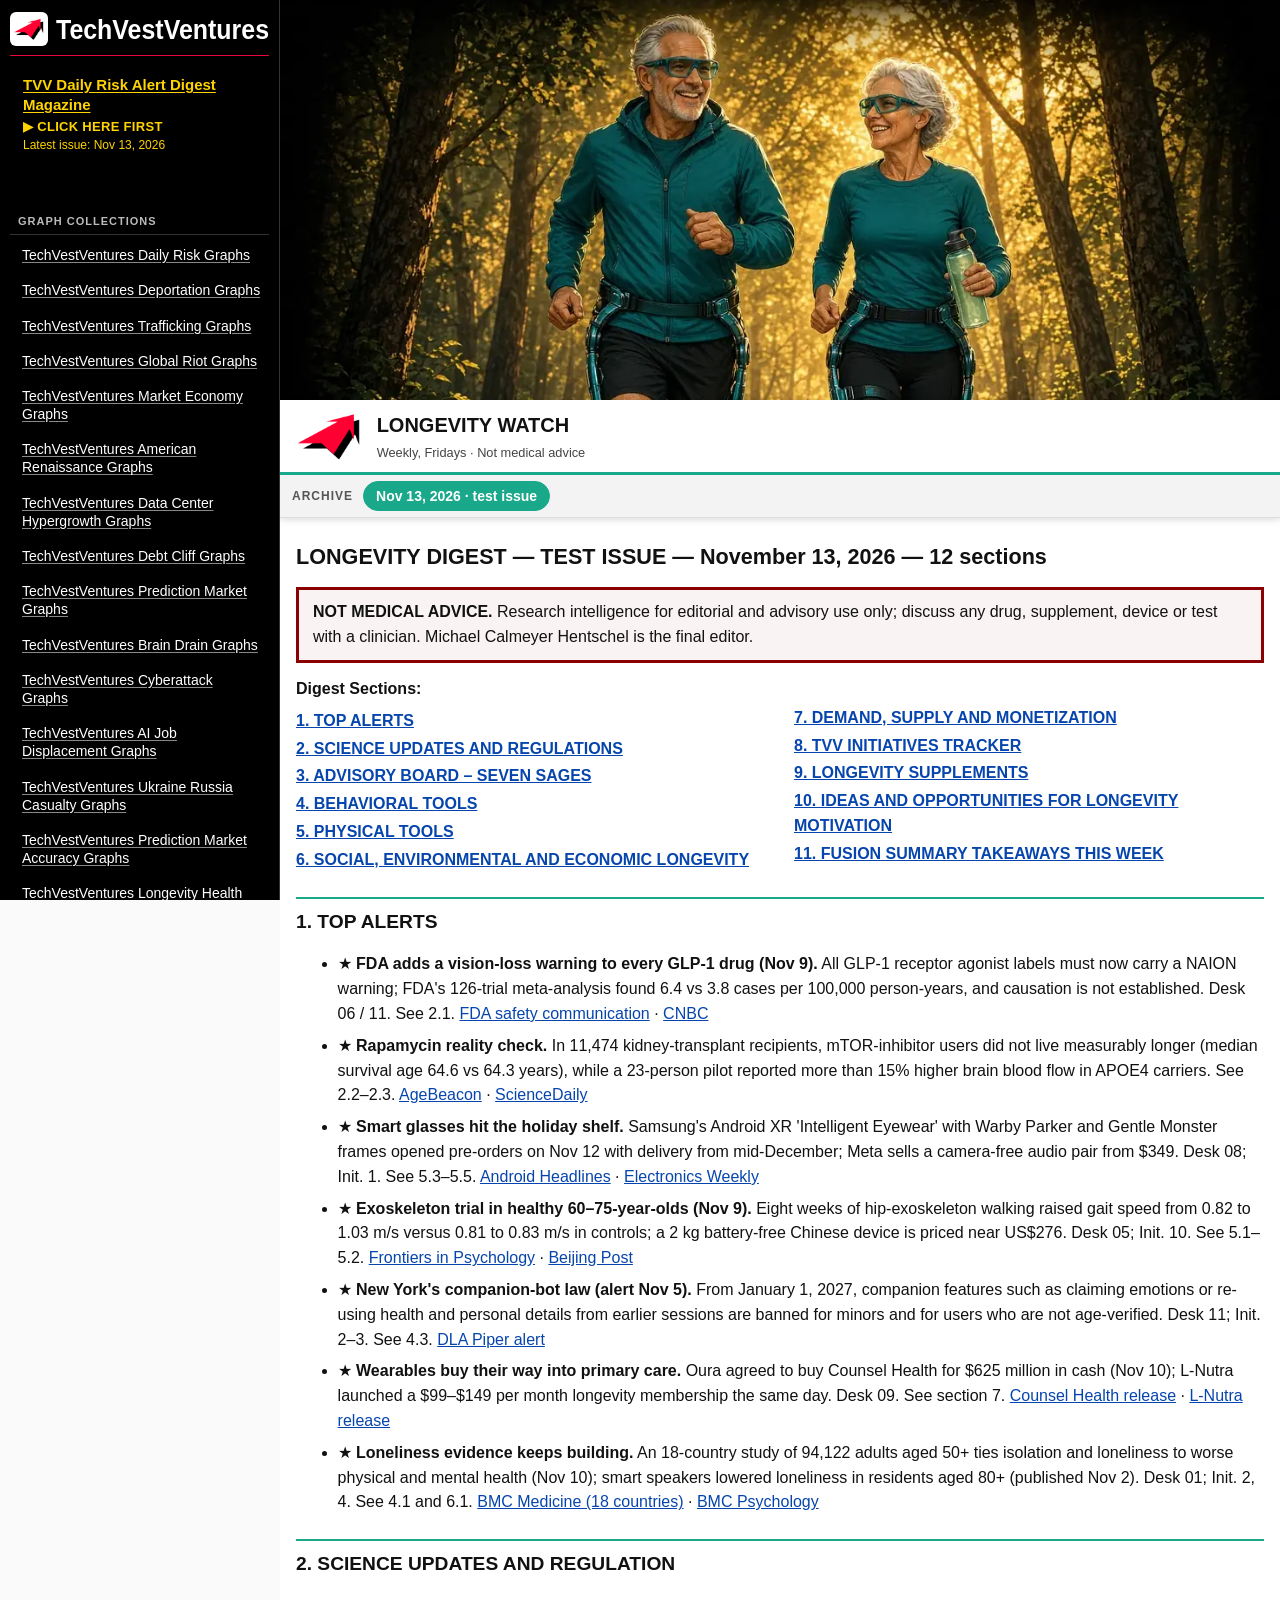
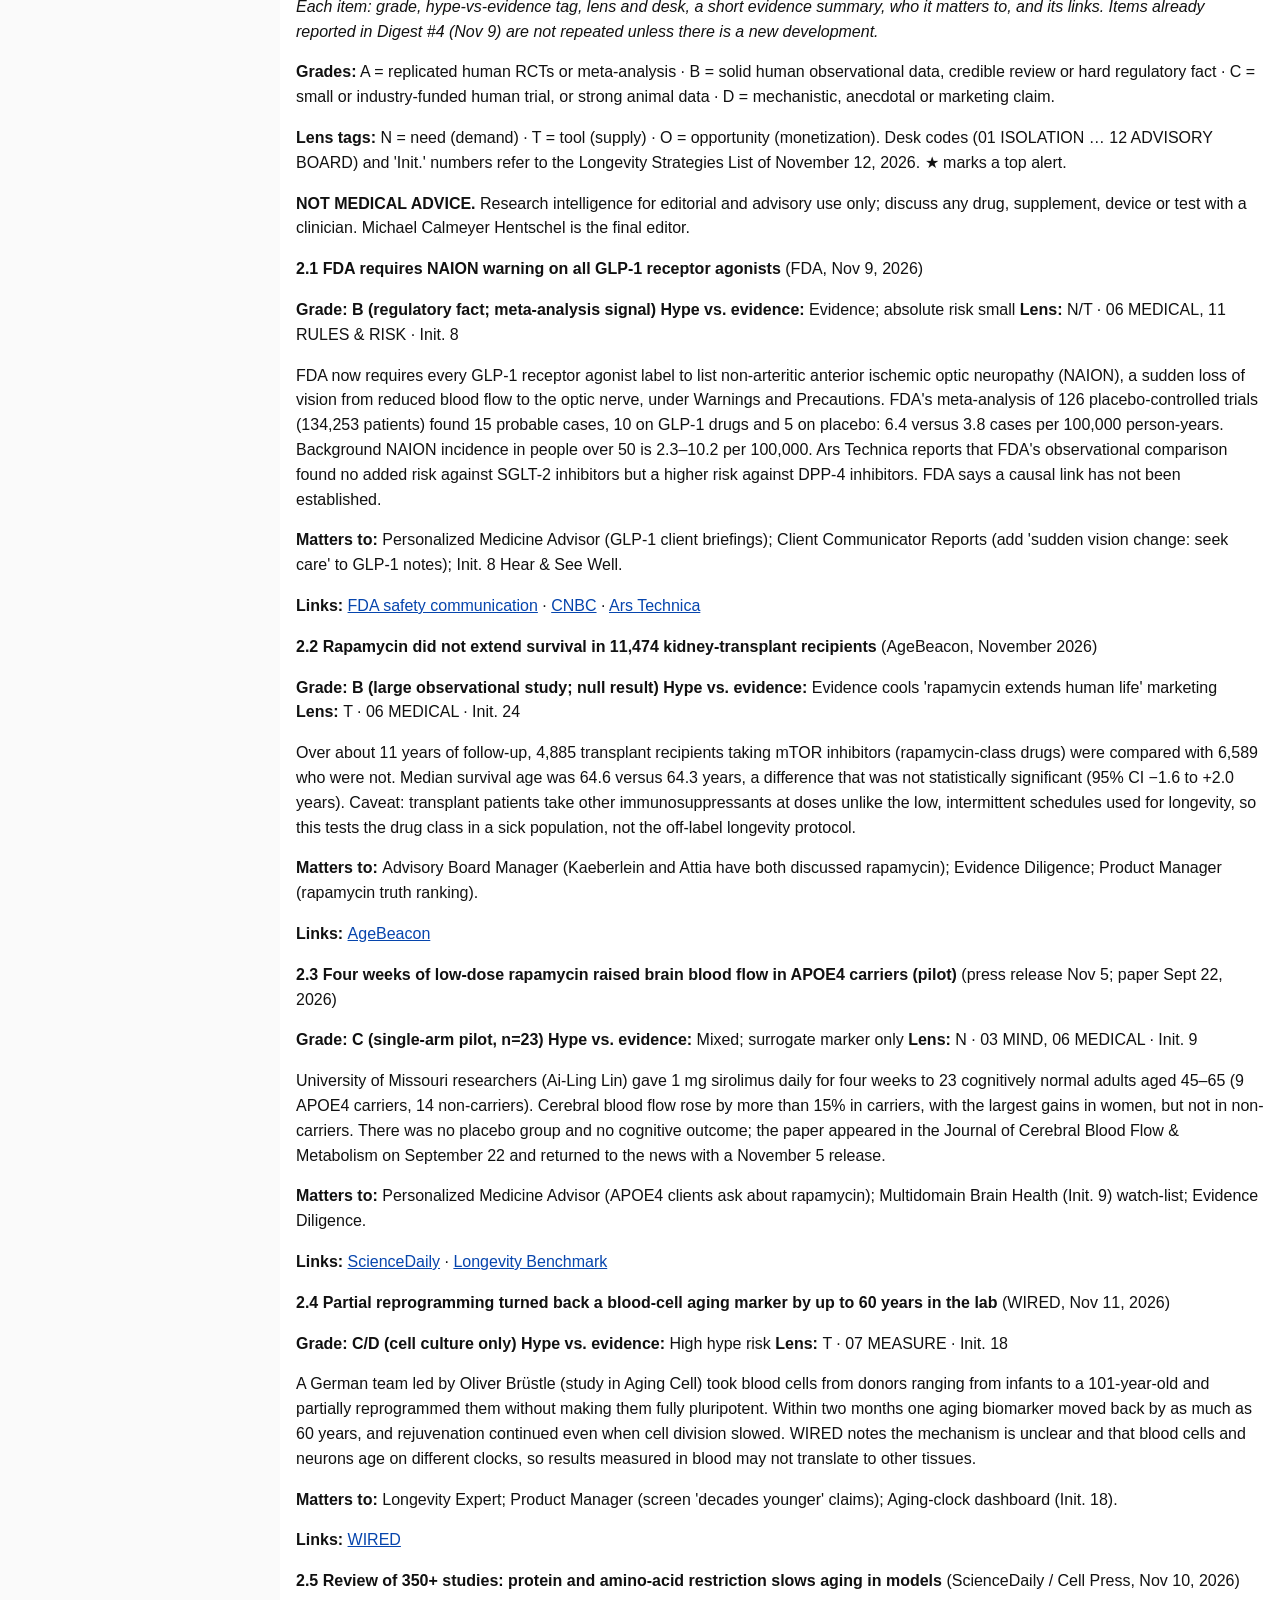
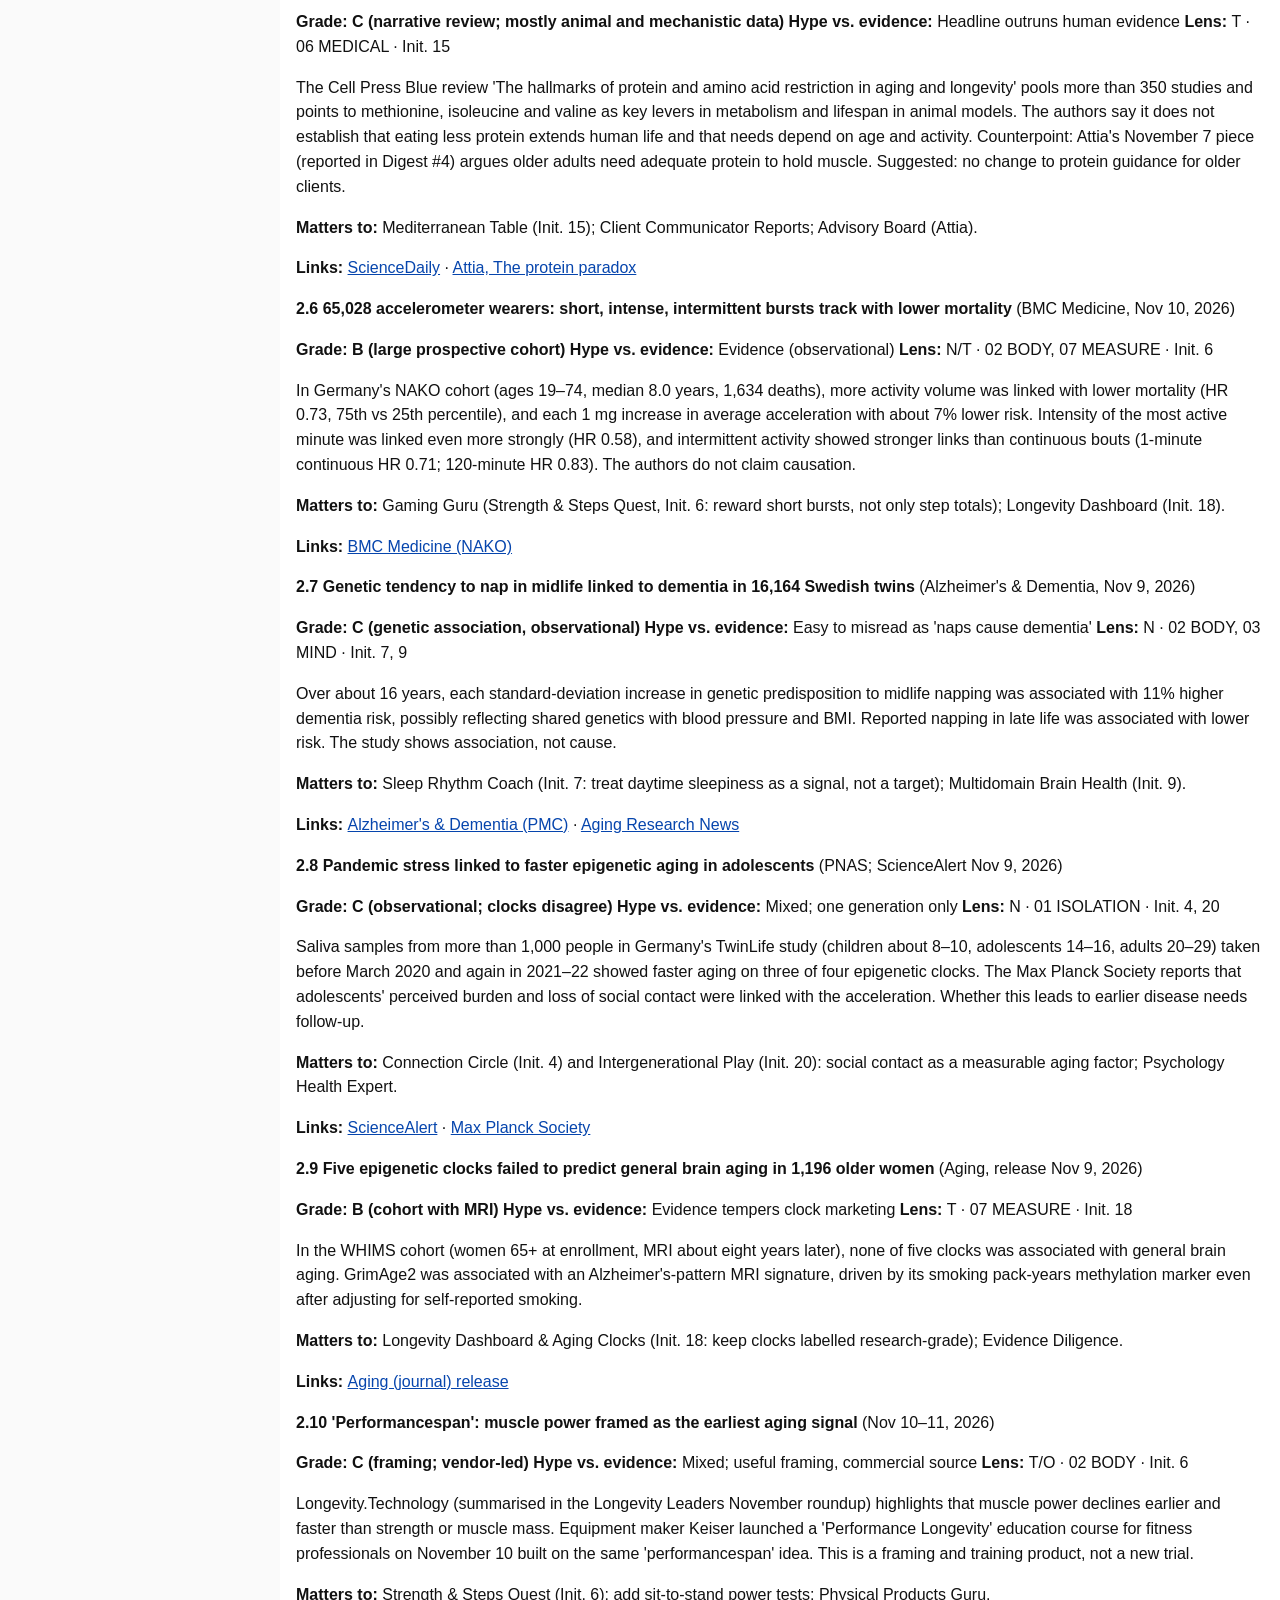
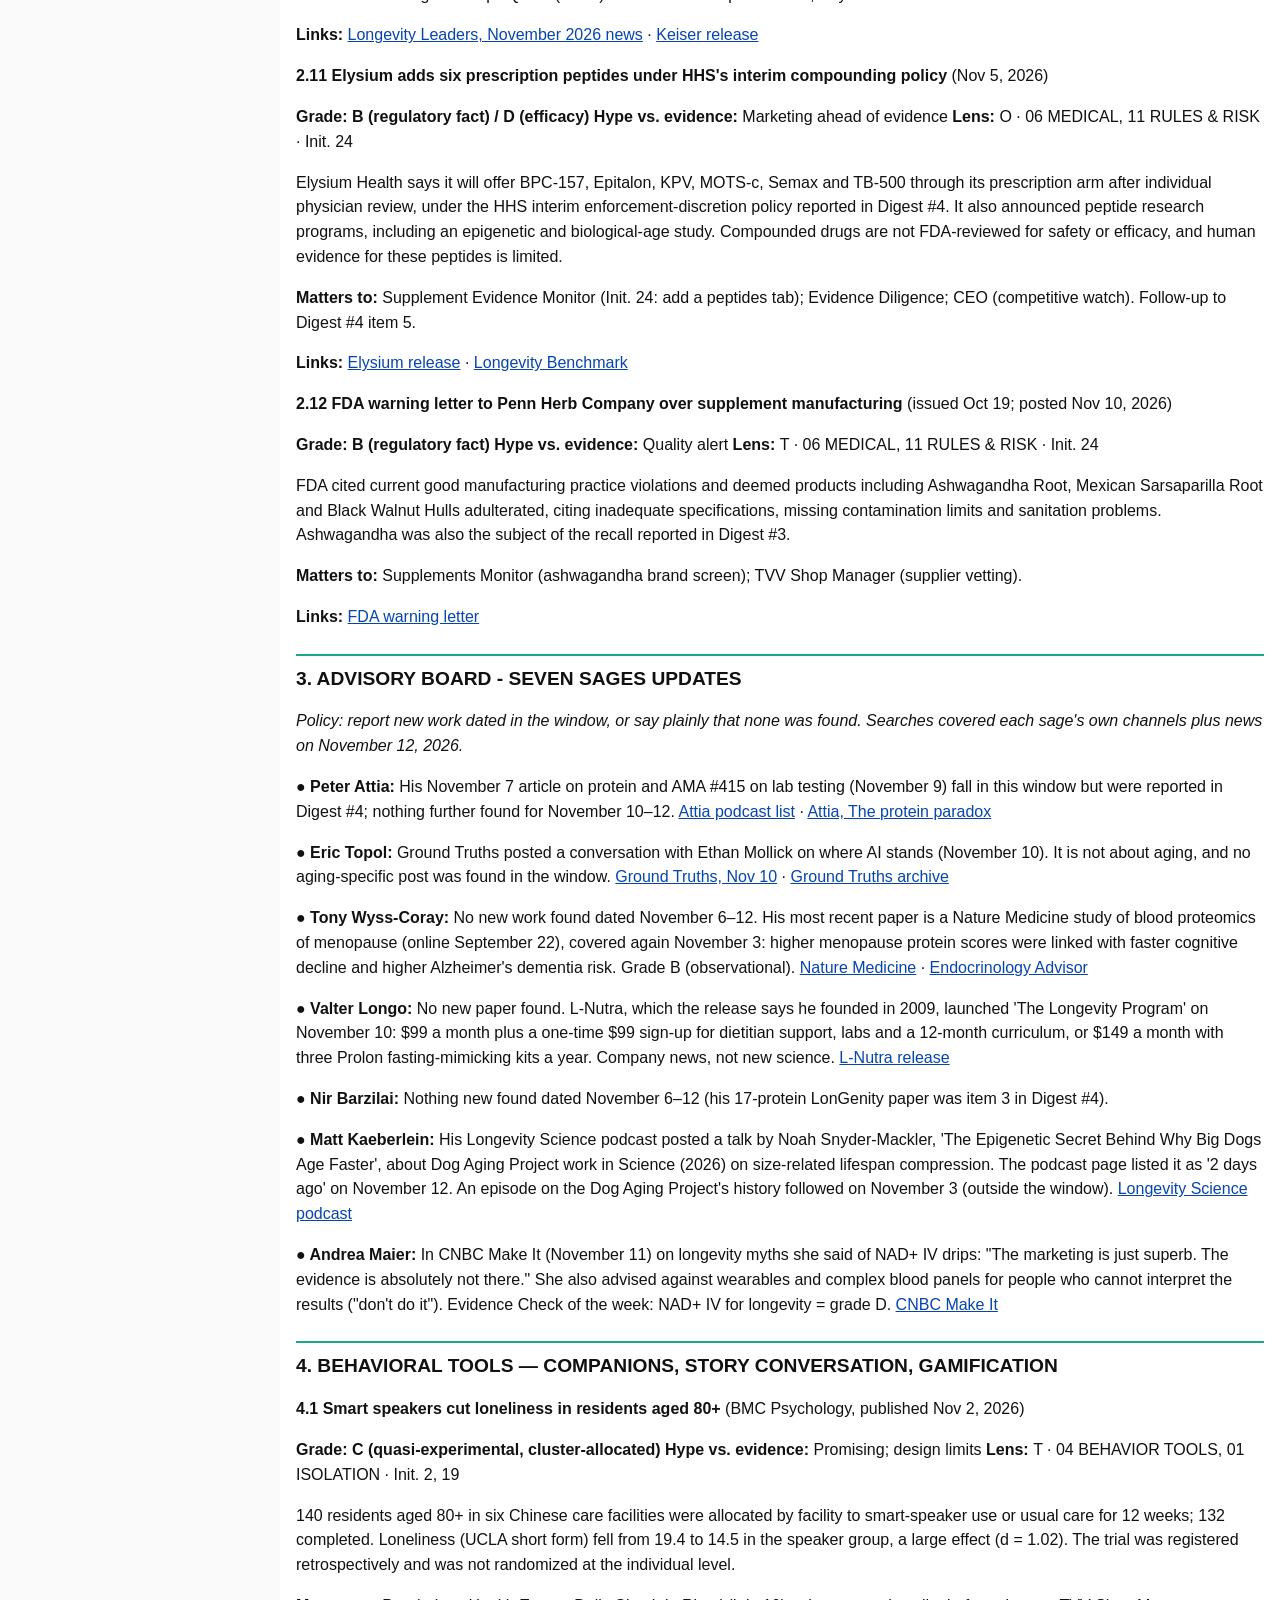
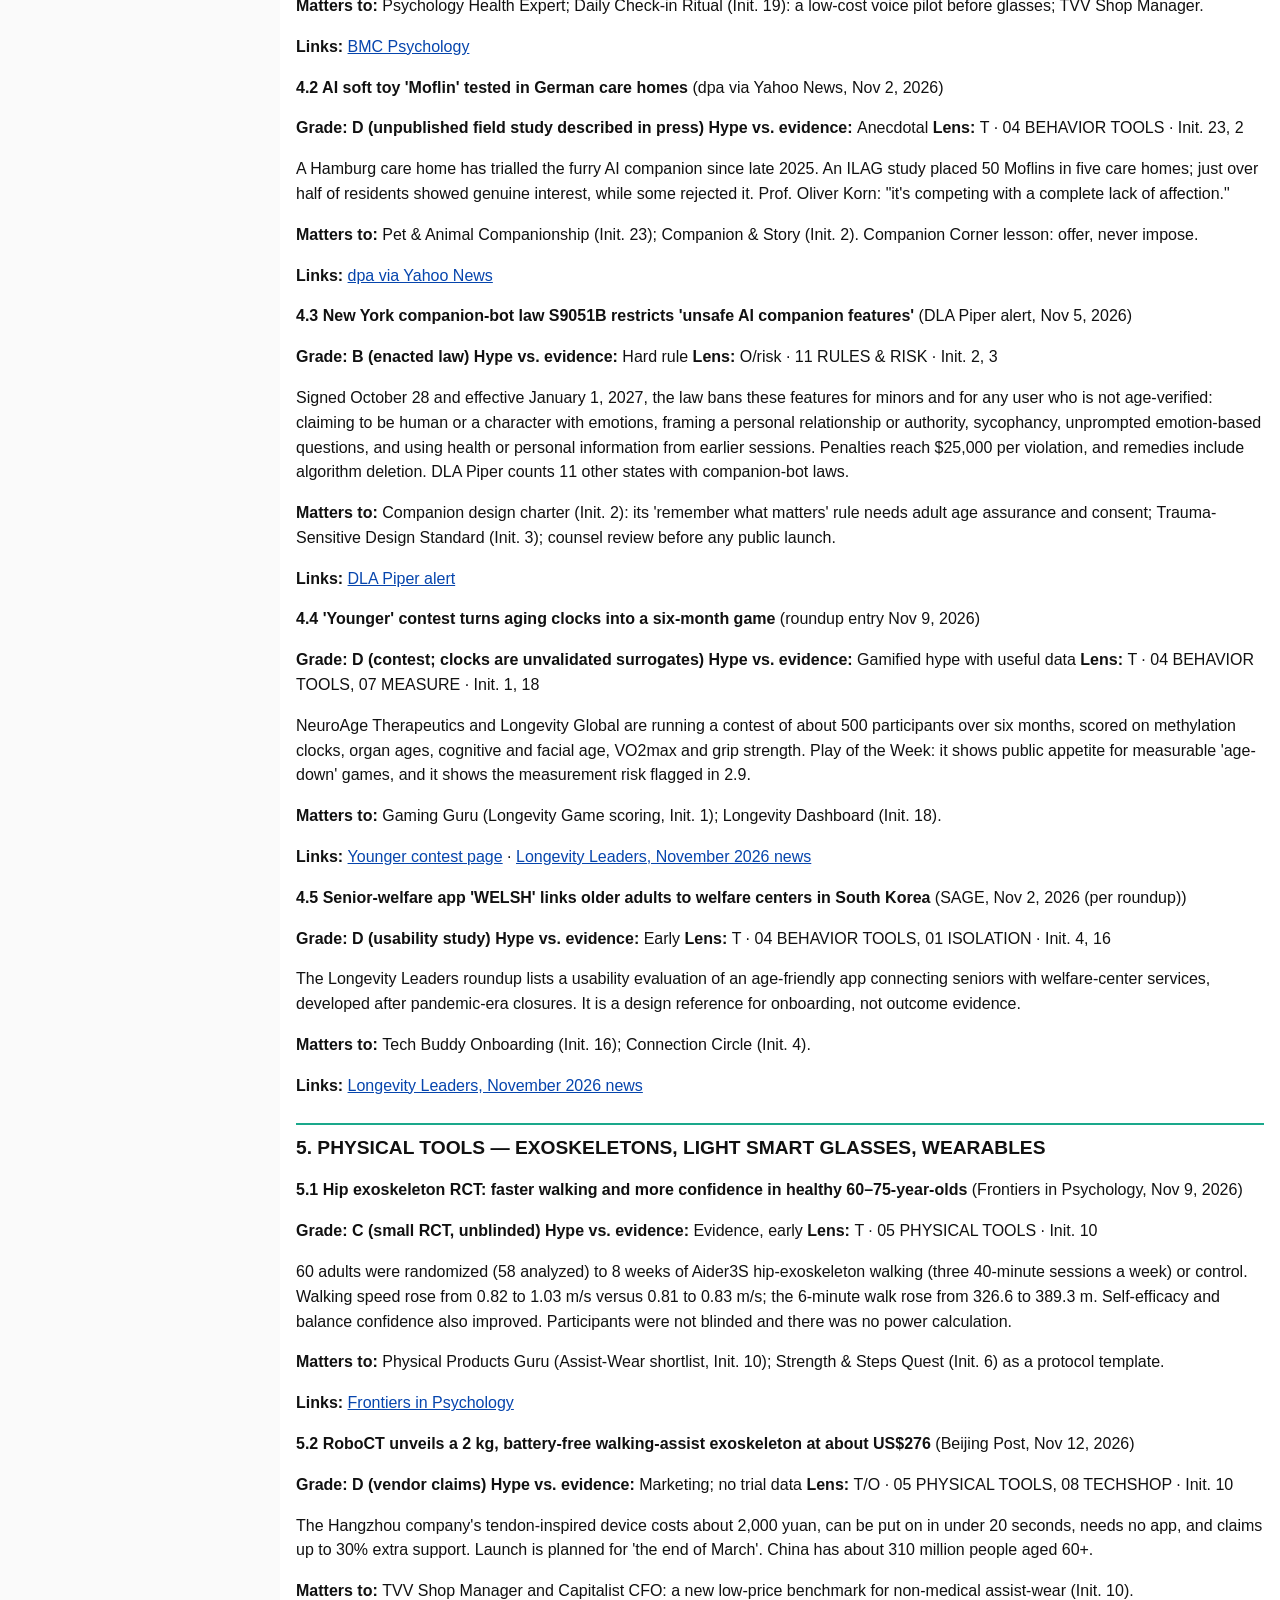
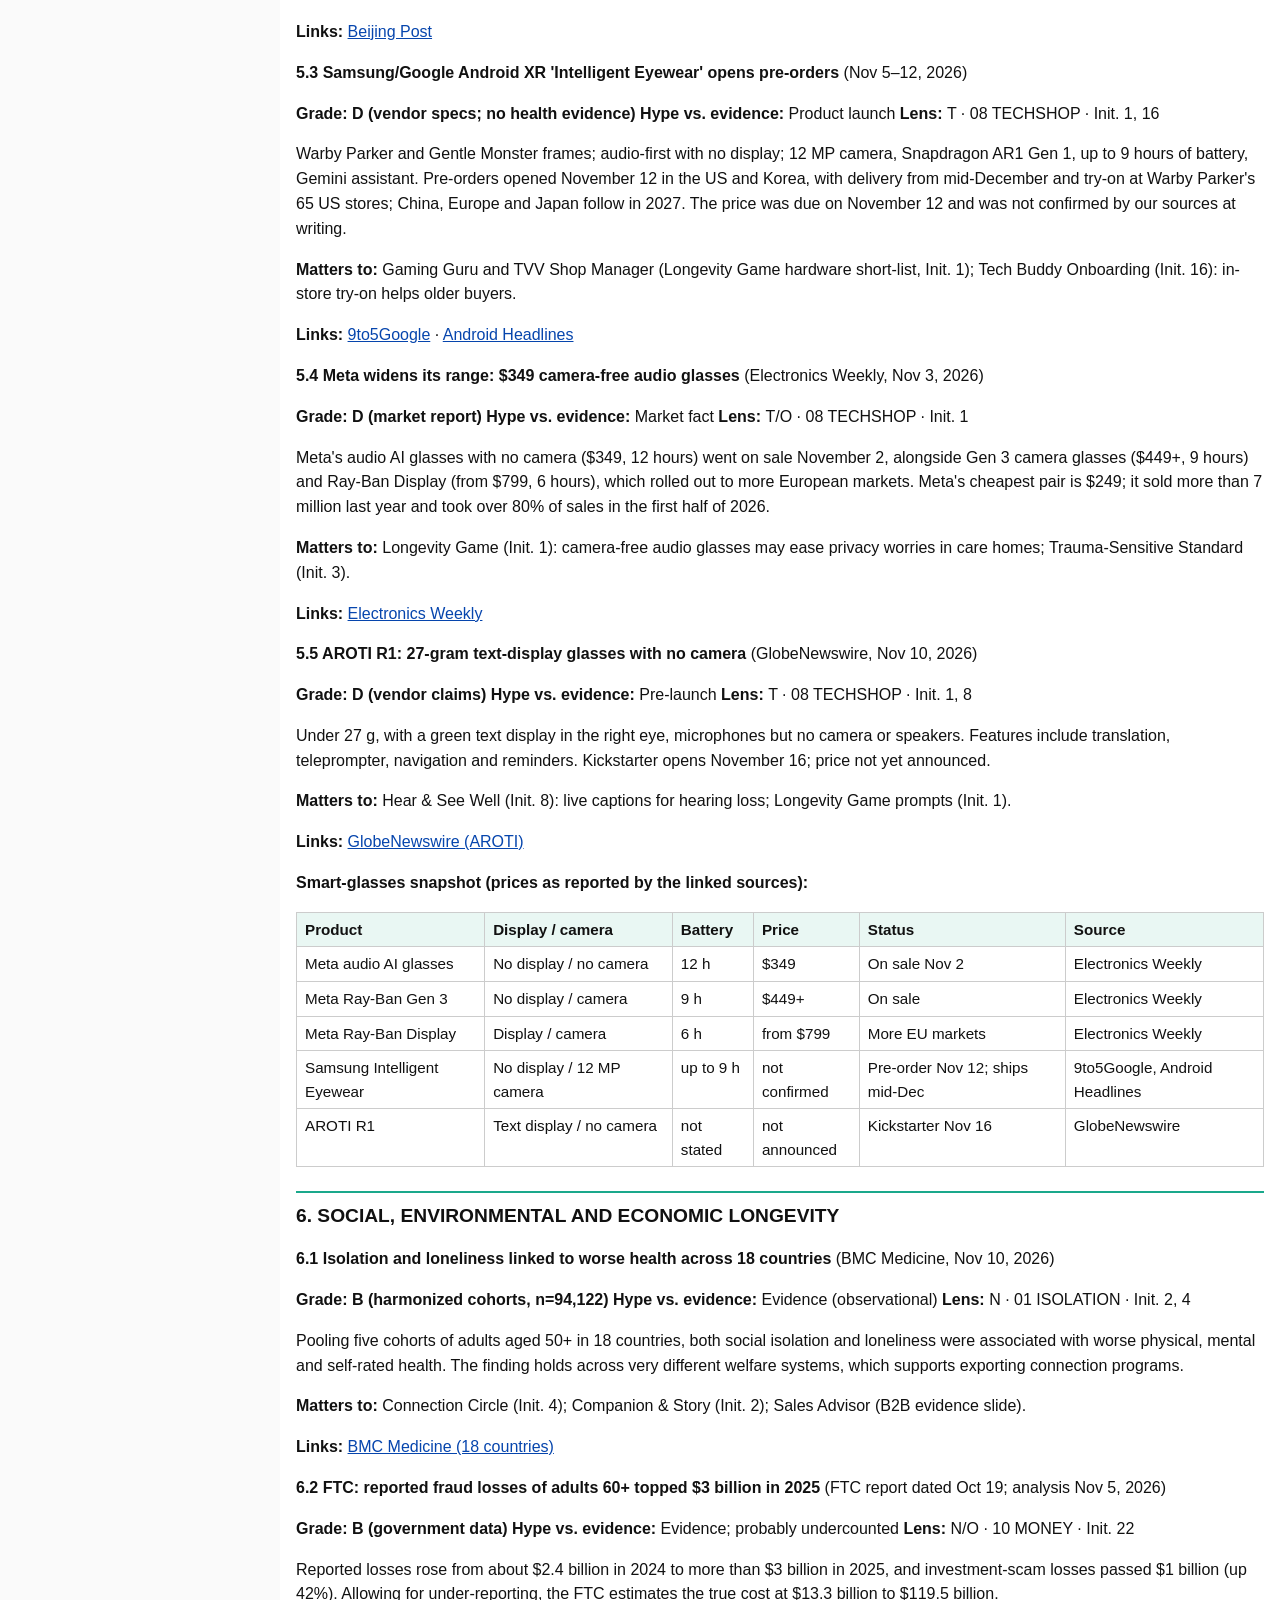
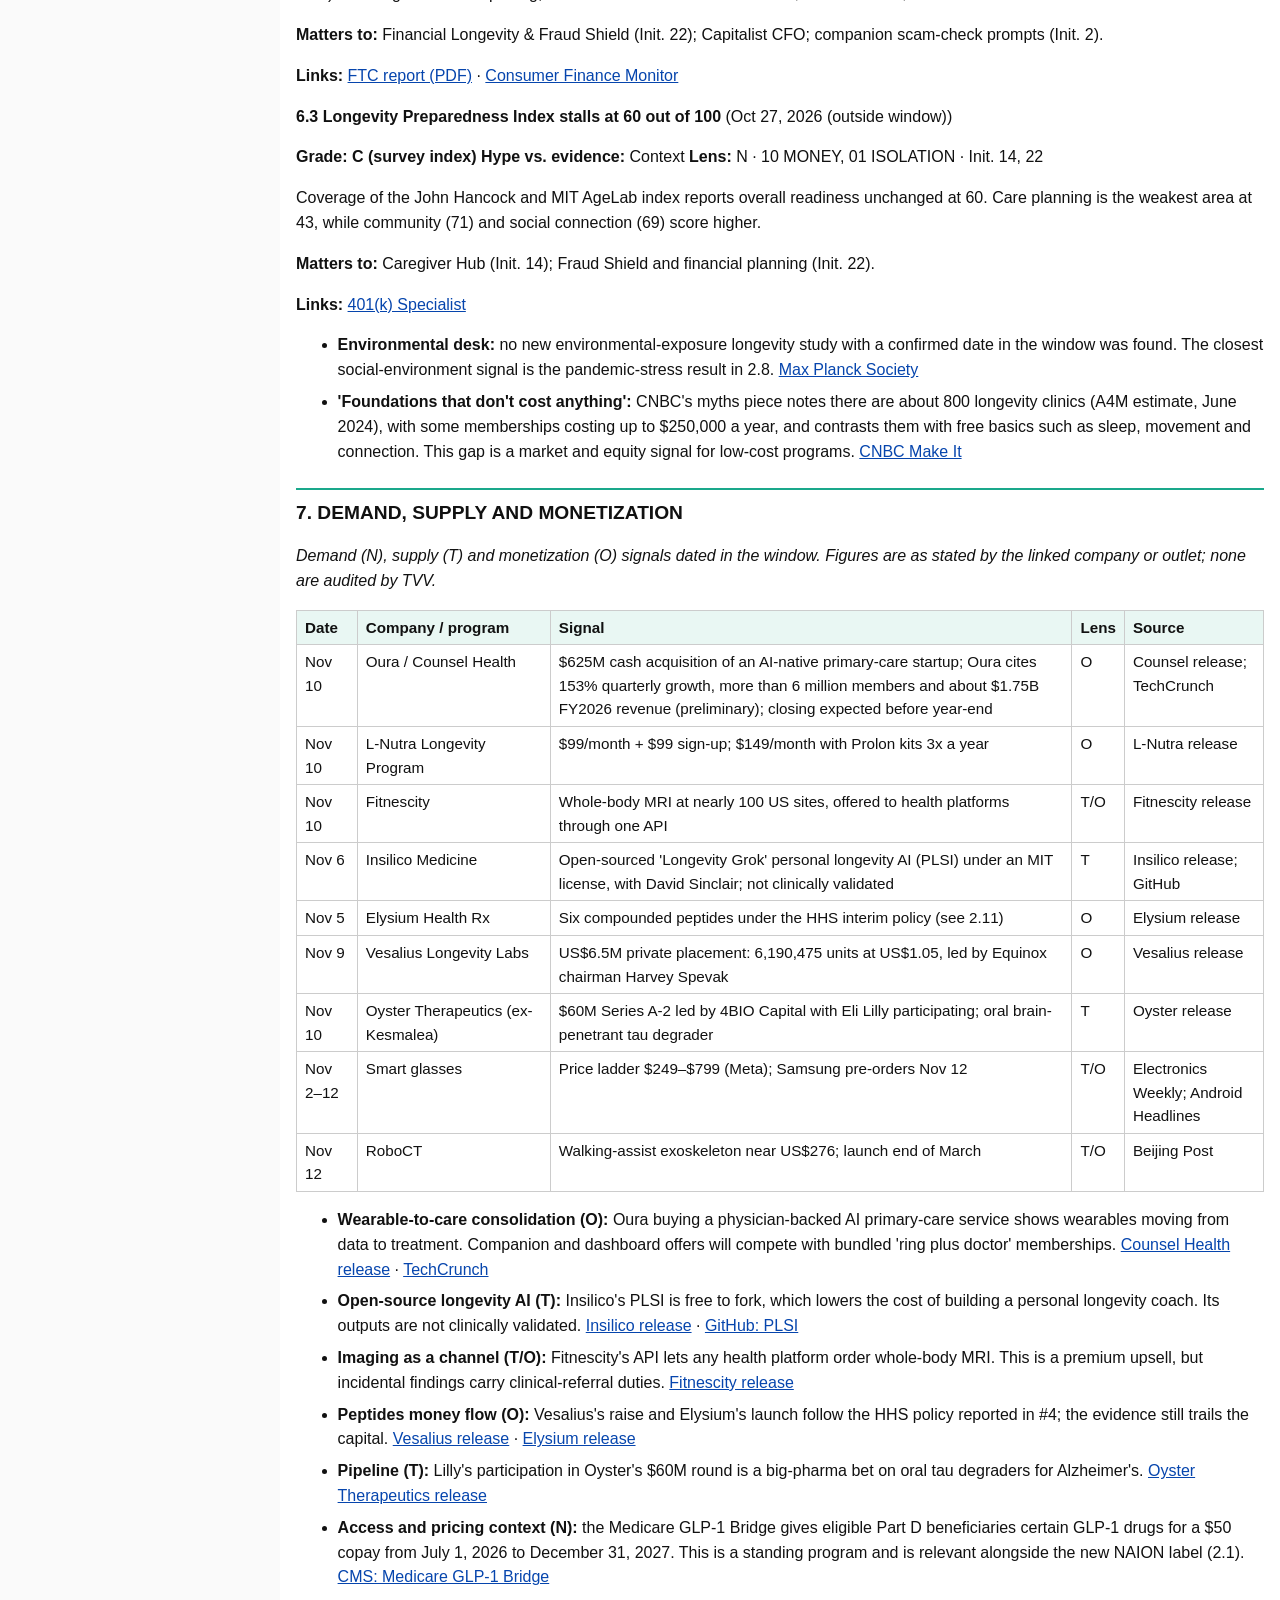
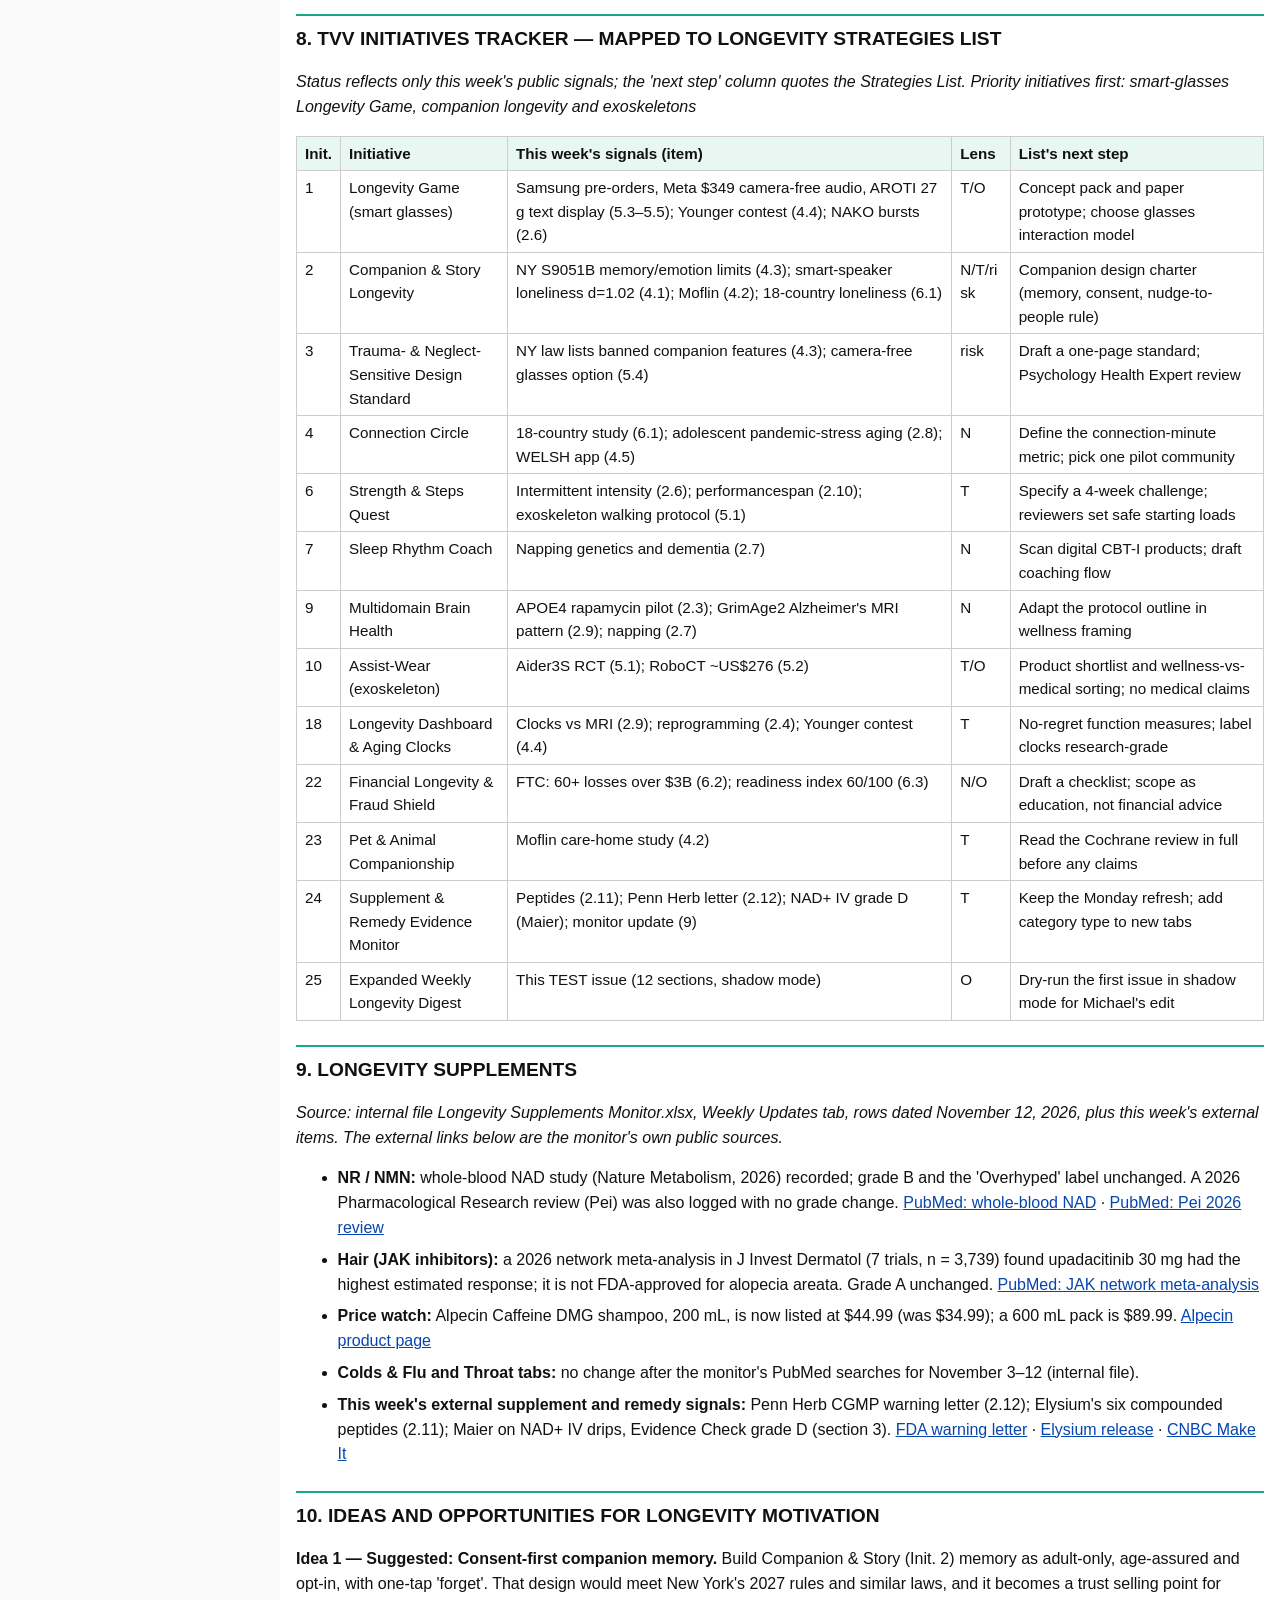
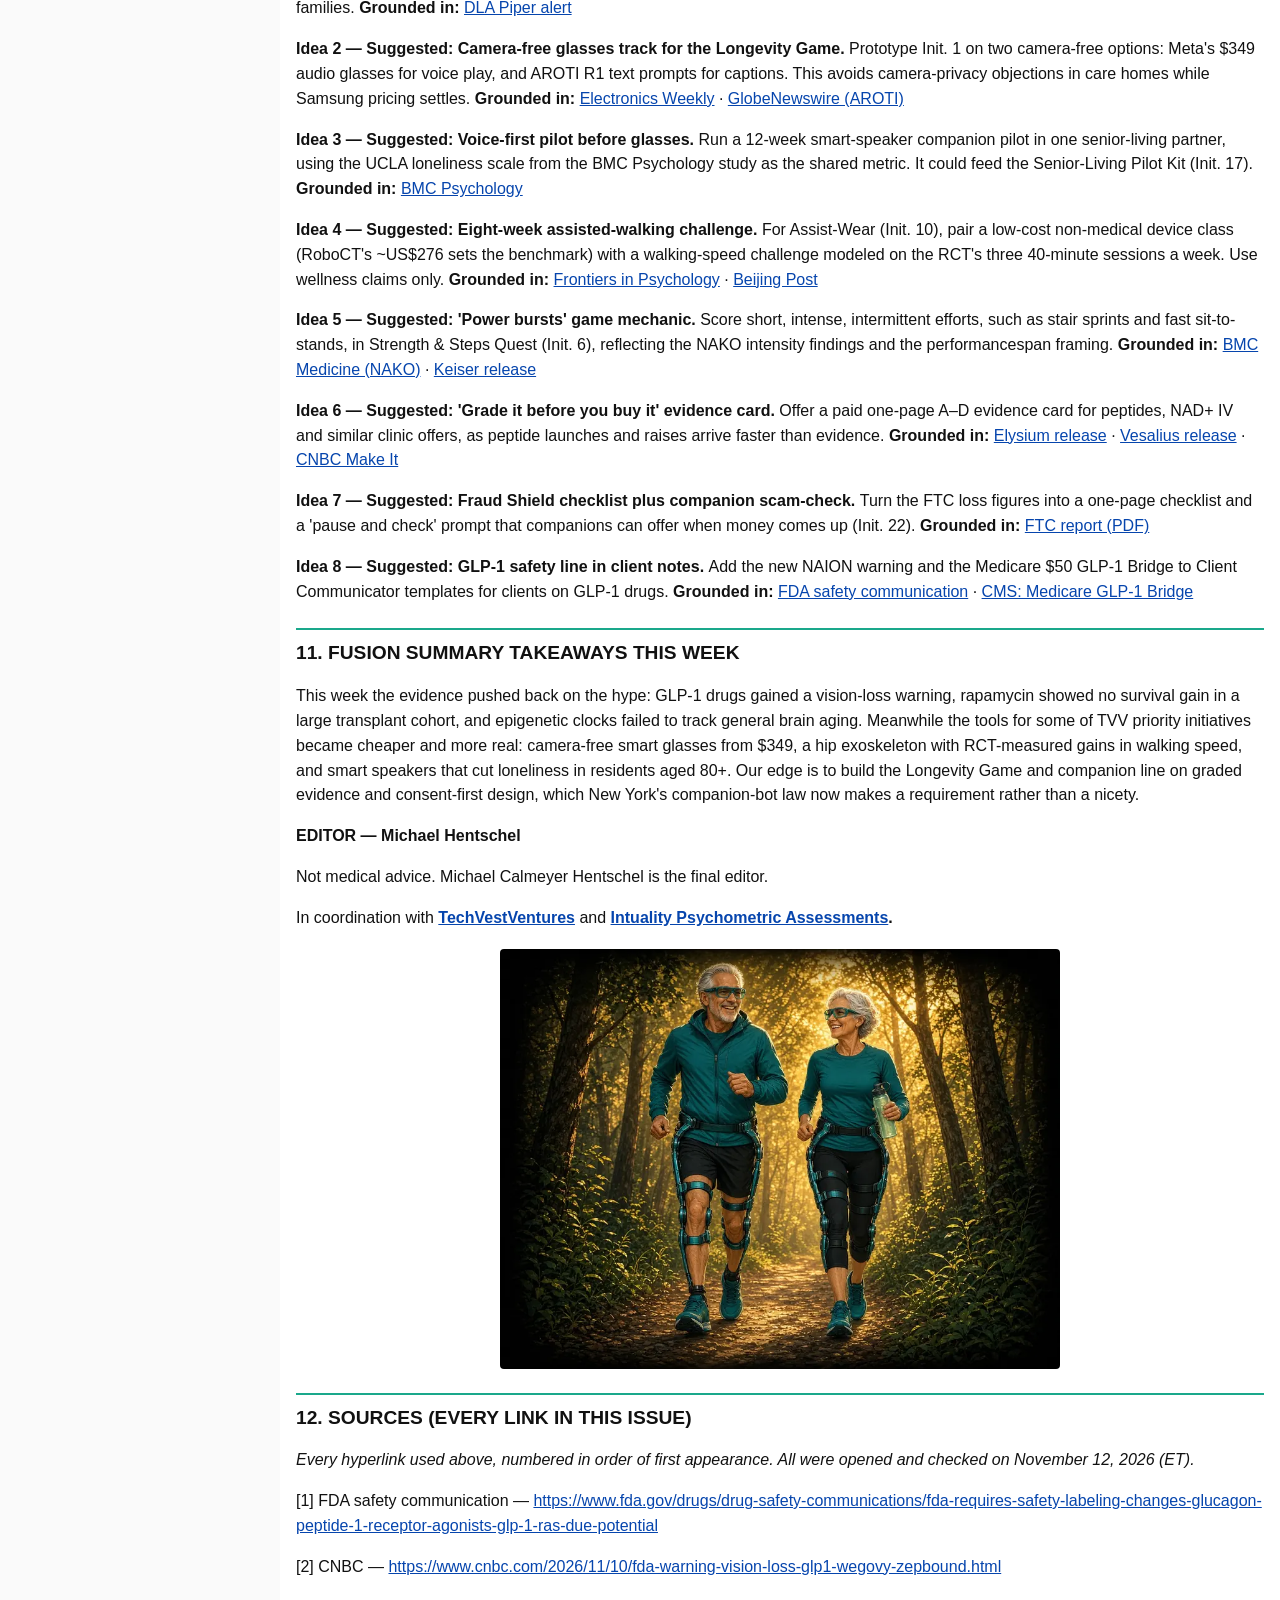
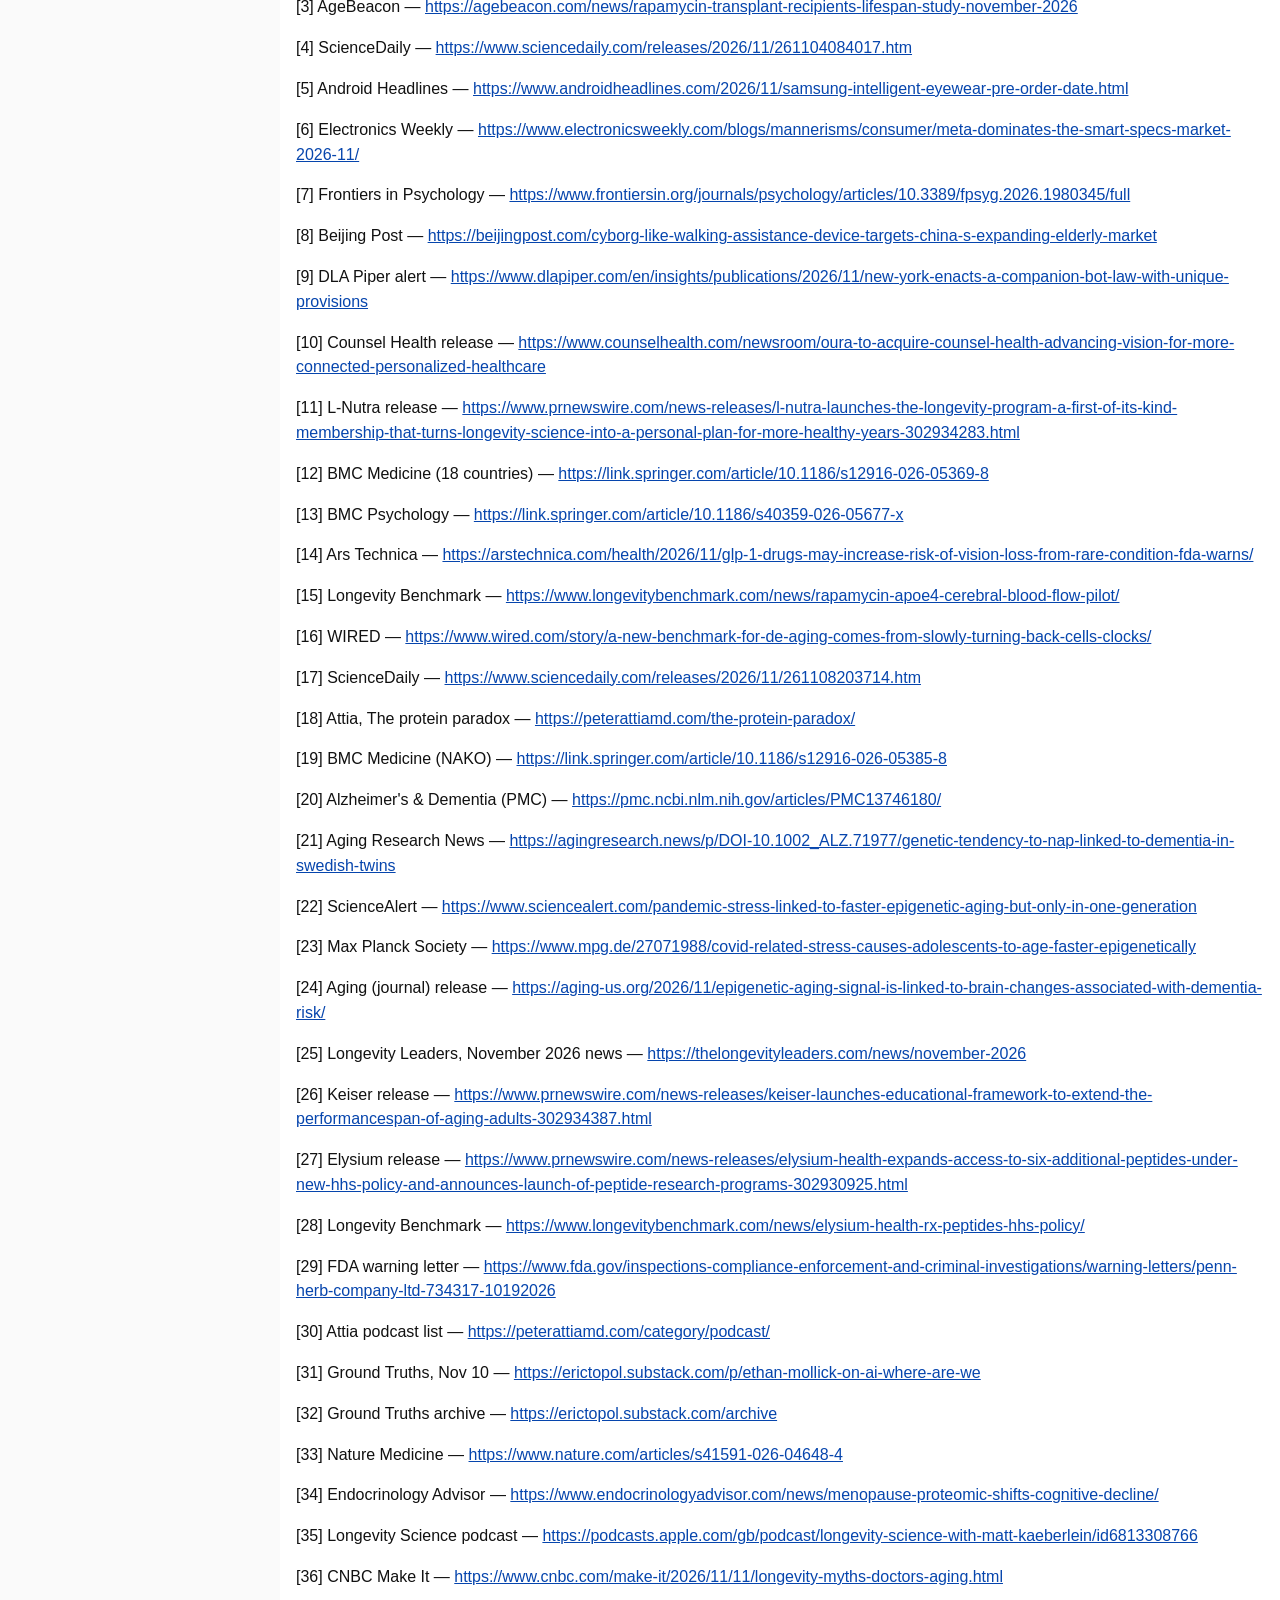
==== commit 75c9800c: "Replace Nov 13 test issue with Michael's v1.1 (Section Contents, conclusion graphic, readable tables" ====
--- a/issues/2026-11-13.html
+++ b/issues/2026-11-13.html
@@ -1 +1 @@
-<!doctype html><html lang="en"><head><meta charset="utf-8"><meta name="viewport" content="width=device-width,initial-scale=1"><title>TVV Longevity Watch — 2026-11-13</title><link rel="icon" href="../assets/favicon.svg" type="image/svg+xml"><link rel="icon" href="../assets/favicon-32.png" sizes="32x32" type="image/png"><link rel="apple-touch-icon" href="../assets/apple-touch-icon.png"><link rel="stylesheet" href="../assets/style.css"><script>if(!/[?&]raw/.test(location.search))location.replace("../index.html#2026-11-13")</script></head><body><main id="issue"><h1 class="issue-title">LONGEVITY DIGEST — TEST ISSUE — November 13, 2026 — 12 sections</h1><p><strong>Window:</strong> November 6–12, 2026 (older items carry their date)   |   <strong>Prepared:</strong> Friday, November 13, 2026   |   <strong>Mode:</strong> TEST / shadow issue for Michael's edit; nothing sent outside.</p><p><strong>Grades:</strong> A = replicated human RCTs or meta-analysis · B = solid human observational data, credible review or hard regulatory fact · C = small or industry-funded human trial, or strong animal data · D = mechanistic, anecdotal or marketing claim.</p><p><strong>Lens tags:</strong> N = need (demand) · T = tool (supply) · O = opportunity (monetization). Desk codes (01 ISOLATION … 12 ADVISORY BOARD) and 'Init.' numbers refer to the Longevity Strategies List of November 12, 2026. ★ marks a top alert.</p><p class="notice"><strong>NOT MEDICAL ADVICE. </strong>Research intelligence for editorial and advisory use only; discuss any drug, supplement, device or test with a clinician. Michael Calmeyer Hentschel is the final editor. Links were opened and checked on November 12, 2026 (ET).</p><h2 class="desk" id="sec-1">1. TOP ALERTS</h2><ul class="items"><li>★ <strong>FDA adds a vision-loss warning to every GLP-1 drug (Nov 9).</strong> All GLP-1 receptor agonist labels must now carry a NAION warning; FDA's 126-trial meta-analysis found 6.4 vs 3.8 cases per 100,000 person-years, and causation is not established. Desk 06 / 11. See 2.1.  <a href="https://www.fda.gov/drugs/drug-safety-communications/fda-requires-safety-labeling-changes-glucagon-peptide-1-receptor-agonists-glp-1-ras-due-potential" target="_blank" rel="noopener">FDA safety communication</a> · <a href="https://www.cnbc.com/2026/11/10/fda-warning-vision-loss-glp1-wegovy-zepbound.html" target="_blank" rel="noopener">CNBC</a></li><li>★ <strong>Rapamycin reality check.</strong> In 11,474 kidney-transplant recipients, mTOR-inhibitor users did not live measurably longer (median survival age 64.6 vs 64.3 years), while a 23-person pilot reported more than 15% higher brain blood flow in APOE4 carriers. See 2.2–2.3.  <a href="https://agebeacon.com/news/rapamycin-transplant-recipients-lifespan-study-november-2026" target="_blank" rel="noopener">AgeBeacon</a> · <a href="https://www.sciencedaily.com/releases/2026/11/261104084017.htm" target="_blank" rel="noopener">ScienceDaily</a></li><li>★ <strong>Smart glasses hit the holiday shelf.</strong> Samsung's Android XR 'Intelligent Eyewear' with Warby Parker and Gentle Monster frames opened pre-orders on Nov 12 with delivery from mid-December; Meta sells a camera-free audio pair from $349. Desk 08; Init. 1. See 5.3–5.5.  <a href="https://www.androidheadlines.com/2026/11/samsung-intelligent-eyewear-pre-order-date.html" target="_blank" rel="noopener">Android Headlines</a> · <a href="https://www.electronicsweekly.com/blogs/mannerisms/consumer/meta-dominates-the-smart-specs-market-2026-11/" target="_blank" rel="noopener">Electronics Weekly</a></li><li>★ <strong>Exoskeleton trial in healthy 60–75-year-olds (Nov 9).</strong> Eight weeks of hip-exoskeleton walking raised gait speed from 0.82 to 1.03 m/s versus 0.81 to 0.83 m/s in controls; a 2 kg battery-free Chinese device is priced near US$276. Desk 05; Init. 10. See 5.1–5.2.  <a href="https://www.frontiersin.org/journals/psychology/articles/10.3389/fpsyg.2026.1980345/full" target="_blank" rel="noopener">Frontiers in Psychology</a> · <a href="https://beijingpost.com/cyborg-like-walking-assistance-device-targets-china-s-expanding-elderly-market" target="_blank" rel="noopener">Beijing Post</a></li><li>★ <strong>New York's companion-bot law (alert Nov 5).</strong> From January 1, 2027, companion features such as claiming emotions or re-using health and personal details from earlier sessions are banned for minors and for users who are not age-verified. Desk 11; Init. 2–3. See 4.3.  <a href="https://www.dlapiper.com/en/insights/publications/2026/11/new-york-enacts-a-companion-bot-law-with-unique-provisions" target="_blank" rel="noopener">DLA Piper alert</a></li><li>★ <strong>Wearables buy their way into primary care.</strong> Oura agreed to buy Counsel Health for $625 million in cash (Nov 10); L-Nutra launched a $99–$149 per month longevity membership the same day. Desk 09. See section 7.  <a href="https://www.counselhealth.com/newsroom/oura-to-acquire-counsel-health-advancing-vision-for-more-connected-personalized-healthcare" target="_blank" rel="noopener">Counsel Health release</a> · <a href="https://www.prnewswire.com/news-releases/l-nutra-launches-the-longevity-program-a-first-of-its-kind-membership-that-turns-longevity-science-into-a-personal-plan-for-more-healthy-years-302934283.html" target="_blank" rel="noopener">L-Nutra release</a></li><li>★ <strong>Loneliness evidence keeps building.</strong> An 18-country study of 94,122 adults aged 50+ ties isolation and loneliness to worse physical and mental health (Nov 10); smart speakers lowered loneliness in residents aged 80+ (published Nov 2). Desk 01; Init. 2, 4. See 4.1 and 6.1.  <a href="https://link.springer.com/article/10.1186/s12916-026-05369-8" target="_blank" rel="noopener">BMC Medicine (18 countries)</a> · <a href="https://link.springer.com/article/10.1186/s40359-026-05677-x" target="_blank" rel="noopener">BMC Psychology</a></li></ul><h2 class="desk" id="sec-2">2. SCIENCE AND REGULATION</h2><p><em>Each item: grade, hype-vs-evidence tag, lens and desk, a short evidence summary, who it matters to, and its links. Items already reported in Digest #4 (Nov 9) are not repeated unless there is a new development.</em></p><p><strong>2.1  FDA requires NAION warning on all GLP-1 receptor agonists</strong>  (FDA, Nov 9, 2026)</p><p><strong>Grade: B (regulatory fact; meta-analysis signal)     Hype vs. evidence: </strong>Evidence; absolute risk small<strong>     Lens: </strong>N/T · 06 MEDICAL, 11 RULES &amp; RISK · Init. 8</p><p>FDA now requires every GLP-1 receptor agonist label to list non-arteritic anterior ischemic optic neuropathy (NAION), a sudden loss of vision from reduced blood flow to the optic nerve, under Warnings and Precautions. FDA's meta-analysis of 126 placebo-controlled trials (134,253 patients) found 15 probable cases, 10 on GLP-1 drugs and 5 on placebo: 6.4 versus 3.8 cases per 100,000 person-years. Background NAION incidence in people over 50 is 2.3–10.2 per 100,000. Ars Technica reports that FDA's observational comparison found no added risk against SGLT-2 inhibitors but a higher risk against DPP-4 inhibitors. FDA says a causal link has not been established.</p><p><strong>Matters to: </strong>Personalized Medicine Advisor (GLP-1 client briefings); Client Communicator Reports (add 'sudden vision change: seek care' to GLP-1 notes); Init. 8 Hear &amp; See Well.</p><p><strong>Links: </strong><a href="https://www.fda.gov/drugs/drug-safety-communications/fda-requires-safety-labeling-changes-glucagon-peptide-1-receptor-agonists-glp-1-ras-due-potential" target="_blank" rel="noopener">FDA safety communication</a> · <a href="https://www.cnbc.com/2026/11/10/fda-warning-vision-loss-glp1-wegovy-zepbound.html" target="_blank" rel="noopener">CNBC</a> · <a href="https://arstechnica.com/health/2026/11/glp-1-drugs-may-increase-risk-of-vision-loss-from-rare-condition-fda-warns/" target="_blank" rel="noopener">Ars Technica</a></p><p><strong>2.2  Rapamycin did not extend survival in 11,474 kidney-transplant recipients</strong>  (AgeBeacon, November 2026)</p><p><strong>Grade: B (large observational study; null result)     Hype vs. evidence: </strong>Evidence cools 'rapamycin extends human life' marketing<strong>     Lens: </strong>T · 06 MEDICAL · Init. 24</p><p>Over about 11 years of follow-up, 4,885 transplant recipients taking mTOR inhibitors (rapamycin-class drugs) were compared with 6,589 who were not. Median survival age was 64.6 versus 64.3 years, a difference that was not statistically significant (95% CI −1.6 to +2.0 years). Caveat: transplant patients take other immunosuppressants at doses unlike the low, intermittent schedules used for longevity, so this tests the drug class in a sick population, not the off-label longevity protocol.</p><p><strong>Matters to: </strong>Advisory Board Manager (Kaeberlein and Attia have both discussed rapamycin); Evidence Diligence; Product Manager (rapamycin truth ranking).</p><p><strong>Links: </strong><a href="https://agebeacon.com/news/rapamycin-transplant-recipients-lifespan-study-november-2026" target="_blank" rel="noopener">AgeBeacon</a></p><p><strong>2.3  Four weeks of low-dose rapamycin raised brain blood flow in APOE4 carriers (pilot)</strong>  (press release Nov 5; paper Sept 22, 2026)</p><p><strong>Grade: C (single-arm pilot, n=23)     Hype vs. evidence: </strong>Mixed; surrogate marker only<strong>     Lens: </strong>N · 03 MIND, 06 MEDICAL · Init. 9</p><p>University of Missouri researchers (Ai-Ling Lin) gave 1 mg sirolimus daily for four weeks to 23 cognitively normal adults aged 45–65 (9 APOE4 carriers, 14 non-carriers). Cerebral blood flow rose by more than 15% in carriers, with the largest gains in women, but not in non-carriers. There was no placebo group and no cognitive outcome; the paper appeared in the Journal of Cerebral Blood Flow &amp; Metabolism on September 22 and returned to the news with a November 5 release.</p><p><strong>Matters to: </strong>Personalized Medicine Advisor (APOE4 clients ask about rapamycin); Multidomain Brain Health (Init. 9) watch-list; Evidence Diligence.</p><p><strong>Links: </strong><a href="https://www.sciencedaily.com/releases/2026/11/261104084017.htm" target="_blank" rel="noopener">ScienceDaily</a> · <a href="https://www.longevitybenchmark.com/news/rapamycin-apoe4-cerebral-blood-flow-pilot/" target="_blank" rel="noopener">Longevity Benchmark</a></p><p><strong>2.4  Partial reprogramming turned back a blood-cell aging marker by up to 60 years in the lab</strong>  (WIRED, Nov 11, 2026)</p><p><strong>Grade: C/D (cell culture only)     Hype vs. evidence: </strong>High hype risk<strong>     Lens: </strong>T · 07 MEASURE · Init. 18</p><p>A German team led by Oliver Brüstle (study in Aging Cell) took blood cells from donors ranging from infants to a 101-year-old and partially reprogrammed them without making them fully pluripotent. Within two months one aging biomarker moved back by as much as 60 years, and rejuvenation continued even when cell division slowed. WIRED notes the mechanism is unclear and that blood cells and neurons age on different clocks, so results measured in blood may not translate to other tissues.</p><p><strong>Matters to: </strong>Longevity Expert; Product Manager (screen 'decades younger' claims); Aging-clock dashboard (Init. 18).</p><p><strong>Links: </strong><a href="https://www.wired.com/story/a-new-benchmark-for-de-aging-comes-from-slowly-turning-back-cells-clocks/" target="_blank" rel="noopener">WIRED</a></p><p><strong>2.5  Review of 350+ studies: protein and amino-acid restriction slows aging in models</strong>  (ScienceDaily / Cell Press, Nov 10, 2026)</p><p><strong>Grade: C (narrative review; mostly animal and mechanistic data)     Hype vs. evidence: </strong>Headline outruns human evidence<strong>     Lens: </strong>T · 06 MEDICAL · Init. 15</p><p>The Cell Press Blue review 'The hallmarks of protein and amino acid restriction in aging and longevity' pools more than 350 studies and points to methionine, isoleucine and valine as key levers in metabolism and lifespan in animal models. The authors say it does not establish that eating less protein extends human life and that needs depend on age and activity. Counterpoint: Attia's November 7 piece (reported in Digest #4) argues older adults need adequate protein to hold muscle. Suggested: no change to protein guidance for older clients.</p><p><strong>Matters to: </strong>Mediterranean Table (Init. 15); Client Communicator Reports; Advisory Board (Attia).</p><p><strong>Links: </strong><a href="https://www.sciencedaily.com/releases/2026/11/261108203714.htm" target="_blank" rel="noopener">ScienceDaily</a> · <a href="https://peterattiamd.com/the-protein-paradox/" target="_blank" rel="noopener">Attia, The protein paradox</a></p><p><strong>2.6  65,028 accelerometer wearers: short, intense, intermittent bursts track with lower mortality</strong>  (BMC Medicine, Nov 10, 2026)</p><p><strong>Grade: B (large prospective cohort)     Hype vs. evidence: </strong>Evidence (observational)<strong>     Lens: </strong>N/T · 02 BODY, 07 MEASURE · Init. 6</p><p>In Germany's NAKO cohort (ages 19–74, median 8.0 years, 1,634 deaths), more activity volume was linked with lower mortality (HR 0.73, 75th vs 25th percentile), and each 1 mg increase in average acceleration with about 7% lower risk. Intensity of the most active minute was linked even more strongly (HR 0.58), and intermittent activity showed stronger links than continuous bouts (1-minute continuous HR 0.71; 120-minute HR 0.83). The authors do not claim causation.</p><p><strong>Matters to: </strong>Gaming Guru (Strength &amp; Steps Quest, Init. 6: reward short bursts, not only step totals); Longevity Dashboard (Init. 18).</p><p><strong>Links: </strong><a href="https://link.springer.com/article/10.1186/s12916-026-05385-8" target="_blank" rel="noopener">BMC Medicine (NAKO)</a></p><p><strong>2.7  Genetic tendency to nap in midlife linked to dementia in 16,164 Swedish twins</strong>  (Alzheimer's &amp; Dementia, Nov 9, 2026)</p><p><strong>Grade: C (genetic association, observational)     Hype vs. evidence: </strong>Easy to misread as 'naps cause dementia'<strong>     Lens: </strong>N · 02 BODY, 03 MIND · Init. 7, 9</p><p>Over about 16 years, each standard-deviation increase in genetic predisposition to midlife napping was associated with 11% higher dementia risk, possibly reflecting shared genetics with blood pressure and BMI. Reported napping in late life was associated with lower risk. The study shows association, not cause.</p><p><strong>Matters to: </strong>Sleep Rhythm Coach (Init. 7: treat daytime sleepiness as a signal, not a target); Multidomain Brain Health (Init. 9).</p><p><strong>Links: </strong><a href="https://pmc.ncbi.nlm.nih.gov/articles/PMC13746180/" target="_blank" rel="noopener">Alzheimer's &amp; Dementia (PMC)</a> · <a href="https://agingresearch.news/p/DOI-10.1002_ALZ.71977/genetic-tendency-to-nap-linked-to-dementia-in-swedish-twins" target="_blank" rel="noopener">Aging Research News</a></p><p><strong>2.8  Pandemic stress linked to faster epigenetic aging in adolescents</strong>  (PNAS; ScienceAlert Nov 9, 2026)</p><p><strong>Grade: C (observational; clocks disagree)     Hype vs. evidence: </strong>Mixed; one generation only<strong>     Lens: </strong>N · 01 ISOLATION · Init. 4, 20</p><p>Saliva samples from more than 1,000 people in Germany's TwinLife study (children about 8–10, adolescents 14–16, adults 20–29) taken before March 2020 and again in 2021–22 showed faster aging on three of four epigenetic clocks. The Max Planck Society reports that adolescents' perceived burden and loss of social contact were linked with the acceleration. Whether this leads to earlier disease needs follow-up.</p><p><strong>Matters to: </strong>Connection Circle (Init. 4) and Intergenerational Play (Init. 20): social contact as a measurable aging factor; Psychology Health Expert.</p><p><strong>Links: </strong><a href="https://www.sciencealert.com/pandemic-stress-linked-to-faster-epigenetic-aging-but-only-in-one-generation" target="_blank" rel="noopener">ScienceAlert</a> · <a href="https://www.mpg.de/27071988/covid-related-stress-causes-adolescents-to-age-faster-epigenetically" target="_blank" rel="noopener">Max Planck Society</a></p><p><strong>2.9  Five epigenetic clocks failed to predict general brain aging in 1,196 older women</strong>  (Aging, release Nov 9, 2026)</p><p><strong>Grade: B (cohort with MRI)     Hype vs. evidence: </strong>Evidence tempers clock marketing<strong>     Lens: </strong>T · 07 MEASURE · Init. 18</p><p>In the WHIMS cohort (women 65+ at enrollment, MRI about eight years later), none of five clocks was associated with general brain aging. GrimAge2 was associated with an Alzheimer's-pattern MRI signature, driven by its smoking pack-years methylation marker even after adjusting for self-reported smoking.</p><p><strong>Matters to: </strong>Longevity Dashboard &amp; Aging Clocks (Init. 18: keep clocks labelled research-grade); Evidence Diligence.</p><p><strong>Links: </strong><a href="https://aging-us.org/2026/11/epigenetic-aging-signal-is-linked-to-brain-changes-associated-with-dementia-risk/" target="_blank" rel="noopener">Aging (journal) release</a></p><p><strong>2.10  'Performancespan': muscle power framed as the earliest aging signal</strong>  (Nov 10–11, 2026)</p><p><strong>Grade: C (framing; vendor-led)     Hype vs. evidence: </strong>Mixed; useful framing, commercial source<strong>     Lens: </strong>T/O · 02 BODY · Init. 6</p><p>Longevity.Technology (summarised in the Longevity Leaders November roundup) highlights that muscle power declines earlier and faster than strength or muscle mass. Equipment maker Keiser launched a 'Performance Longevity' education course for fitness professionals on November 10 built on the same 'performancespan' idea. This is a framing and training product, not a new trial.</p><p><strong>Matters to: </strong>Strength &amp; Steps Quest (Init. 6): add sit-to-stand power tests; Physical Products Guru.</p><p><strong>Links: </strong><a href="https://thelongevityleaders.com/news/november-2026" target="_blank" rel="noopener">Longevity Leaders, November 2026 news</a> · <a href="https://www.prnewswire.com/news-releases/keiser-launches-educational-framework-to-extend-the-performancespan-of-aging-adults-302934387.html" target="_blank" rel="noopener">Keiser release</a></p><p><strong>2.11  Elysium adds six prescription peptides under HHS's interim compounding policy</strong>  (Nov 5, 2026)</p><p><strong>Grade: B (regulatory fact) / D (efficacy)     Hype vs. evidence: </strong>Marketing ahead of evidence<strong>     Lens: </strong>O · 06 MEDICAL, 11 RULES &amp; RISK · Init. 24</p><p>Elysium Health says it will offer BPC-157, Epitalon, KPV, MOTS-c, Semax and TB-500 through its prescription arm after individual physician review, under the HHS interim enforcement-discretion policy reported in Digest #4. It also announced peptide research programs, including an epigenetic and biological-age study. Compounded drugs are not FDA-reviewed for safety or efficacy, and human evidence for these peptides is limited.</p><p><strong>Matters to: </strong>Supplement Evidence Monitor (Init. 24: add a peptides tab); Evidence Diligence; CEO (competitive watch). Follow-up to Digest #4 item 5.</p><p><strong>Links: </strong><a href="https://www.prnewswire.com/news-releases/elysium-health-expands-access-to-six-additional-peptides-under-new-hhs-policy-and-announces-launch-of-peptide-research-programs-302930925.html" target="_blank" rel="noopener">Elysium release</a> · <a href="https://www.longevitybenchmark.com/news/elysium-health-rx-peptides-hhs-policy/" target="_blank" rel="noopener">Longevity Benchmark</a></p><p><strong>2.12  FDA warning letter to Penn Herb Company over supplement manufacturing</strong>  (issued Oct 19; posted Nov 10, 2026)</p><p><strong>Grade: B (regulatory fact)     Hype vs. evidence: </strong>Quality alert<strong>     Lens: </strong>T · 06 MEDICAL, 11 RULES &amp; RISK · Init. 24</p><p>FDA cited current good manufacturing practice violations and deemed products including Ashwagandha Root, Mexican Sarsaparilla Root and Black Walnut Hulls adulterated, citing inadequate specifications, missing contamination limits and sanitation problems. Ashwagandha was also the subject of the recall reported in Digest #3.</p><p><strong>Matters to: </strong>Supplements Monitor (ashwagandha brand screen); TVV Shop Manager (supplier vetting).</p><p><strong>Links: </strong><a href="https://www.fda.gov/inspections-compliance-enforcement-and-criminal-investigations/warning-letters/penn-herb-company-ltd-734317-10192026" target="_blank" rel="noopener">FDA warning letter</a></p><h2 class="desk" id="sec-3">3. ADVISORY BOARD SEVEN — NEW WORK THIS WINDOW</h2><p><em>Policy: report new work dated in the window, or say plainly that none was found. Searches covered each sage's own channels plus news on November 12, 2026.</em></p><p><strong>●  Peter Attia: </strong>His November 7 article on protein and AMA #415 on lab testing (November 9) fall in this window but were reported in Digest #4; nothing further found for November 10–12.  <a href="https://peterattiamd.com/category/podcast/" target="_blank" rel="noopener">Attia podcast list</a> · <a href="https://peterattiamd.com/the-protein-paradox/" target="_blank" rel="noopener">Attia, The protein paradox</a></p><p><strong>●  Eric Topol: </strong>Ground Truths posted a conversation with Ethan Mollick on where AI stands (November 10). It is not about aging, and no aging-specific post was found in the window.  <a href="https://erictopol.substack.com/p/ethan-mollick-on-ai-where-are-we" target="_blank" rel="noopener">Ground Truths, Nov 10</a> · <a href="https://erictopol.substack.com/archive" target="_blank" rel="noopener">Ground Truths archive</a></p><p><strong>●  Tony Wyss-Coray: </strong>No new work found dated November 6–12. His most recent paper is a Nature Medicine study of blood proteomics of menopause (online September 22), covered again November 3: higher menopause protein scores were linked with faster cognitive decline and higher Alzheimer's dementia risk. Grade B (observational).  <a href="https://www.nature.com/articles/s41591-026-04648-4" target="_blank" rel="noopener">Nature Medicine</a> · <a href="https://www.endocrinologyadvisor.com/news/menopause-proteomic-shifts-cognitive-decline/" target="_blank" rel="noopener">Endocrinology Advisor</a></p><p><strong>●  Valter Longo: </strong>No new paper found. L-Nutra, which the release says he founded in 2009, launched 'The Longevity Program' on November 10: $99 a month plus a one-time $99 sign-up for dietitian support, labs and a 12-month curriculum, or $149 a month with three Prolon fasting-mimicking kits a year. Company news, not new science.  <a href="https://www.prnewswire.com/news-releases/l-nutra-launches-the-longevity-program-a-first-of-its-kind-membership-that-turns-longevity-science-into-a-personal-plan-for-more-healthy-years-302934283.html" target="_blank" rel="noopener">L-Nutra release</a></p><p><strong>●  Nir Barzilai: </strong>Nothing new found dated November 6–12 (his 17-protein LonGenity paper was item 3 in Digest #4).  </p><p><strong>●  Matt Kaeberlein: </strong>His Longevity Science podcast posted a talk by Noah Snyder-Mackler, 'The Epigenetic Secret Behind Why Big Dogs Age Faster', about Dog Aging Project work in Science (2026) on size-related lifespan compression. The podcast page listed it as '2 days ago' on November 12. An episode on the Dog Aging Project's history followed on November 3 (outside the window).  <a href="https://podcasts.apple.com/gb/podcast/longevity-science-with-matt-kaeberlein/id6813308766" target="_blank" rel="noopener">Longevity Science podcast</a></p><p><strong>●  Andrea Maier: </strong>In CNBC Make It (November 11) on longevity myths she said of NAD+ IV drips: &quot;The marketing is just superb. The evidence is absolutely not there.&quot; She also advised against wearables and complex blood panels for people who cannot interpret the results (&quot;don't do it&quot;). Evidence Check of the week: NAD+ IV for longevity = grade D.  <a href="https://www.cnbc.com/make-it/2026/11/11/longevity-myths-doctors-aging.html" target="_blank" rel="noopener">CNBC Make It</a></p><h2 class="desk" id="sec-4">4. BEHAVIORAL TOOLS — COMPANIONS, STORY CONVERSATION, GAMIFICATION</h2><p><strong>4.1  Smart speakers cut loneliness in residents aged 80+</strong>  (BMC Psychology, published Nov 2, 2026)</p><p><strong>Grade: C (quasi-experimental, cluster-allocated)     Hype vs. evidence: </strong>Promising; design limits<strong>     Lens: </strong>T · 04 BEHAVIOR TOOLS, 01 ISOLATION · Init. 2, 19</p><p>140 residents aged 80+ in six Chinese care facilities were allocated by facility to smart-speaker use or usual care for 12 weeks; 132 completed. Loneliness (UCLA short form) fell from 19.4 to 14.5 in the speaker group, a large effect (d = 1.02). The trial was registered retrospectively and was not randomized at the individual level.</p><p><strong>Matters to: </strong>Psychology Health Expert; Daily Check-in Ritual (Init. 19): a low-cost voice pilot before glasses; TVV Shop Manager.</p><p><strong>Links: </strong><a href="https://link.springer.com/article/10.1186/s40359-026-05677-x" target="_blank" rel="noopener">BMC Psychology</a></p><p><strong>4.2  AI soft toy 'Moflin' tested in German care homes</strong>  (dpa via Yahoo News, Nov 2, 2026)</p><p><strong>Grade: D (unpublished field study described in press)     Hype vs. evidence: </strong>Anecdotal<strong>     Lens: </strong>T · 04 BEHAVIOR TOOLS · Init. 23, 2</p><p>A Hamburg care home has trialled the furry AI companion since late 2025. An ILAG study placed 50 Moflins in five care homes; just over half of residents showed genuine interest, while some rejected it. Prof. Oliver Korn: &quot;it's competing with a complete lack of affection.&quot;</p><p><strong>Matters to: </strong>Pet &amp; Animal Companionship (Init. 23); Companion &amp; Story (Init. 2). Companion Corner lesson: offer, never impose.</p><p><strong>Links: </strong><a href="https://www.yahoo.com/news/world/articles/ai-soft-toys-ease-loneliness-071831425.html" target="_blank" rel="noopener">dpa via Yahoo News</a></p><p><strong>4.3  New York companion-bot law S9051B restricts 'unsafe AI companion features'</strong>  (DLA Piper alert, Nov 5, 2026)</p><p><strong>Grade: B (enacted law)     Hype vs. evidence: </strong>Hard rule<strong>     Lens: </strong>O/risk · 11 RULES &amp; RISK · Init. 2, 3</p><p>Signed October 28 and effective January 1, 2027, the law bans these features for minors and for any user who is not age-verified: claiming to be human or a character with emotions, framing a personal relationship or authority, sycophancy, unprompted emotion-based questions, and using health or personal information from earlier sessions. Penalties reach $25,000 per violation, and remedies include algorithm deletion. DLA Piper counts 11 other states with companion-bot laws.</p><p><strong>Matters to: </strong>Companion design charter (Init. 2): its 'remember what matters' rule needs adult age assurance and consent; Trauma-Sensitive Design Standard (Init. 3); counsel review before any public launch.</p><p><strong>Links: </strong><a href="https://www.dlapiper.com/en/insights/publications/2026/11/new-york-enacts-a-companion-bot-law-with-unique-provisions" target="_blank" rel="noopener">DLA Piper alert</a></p><p><strong>4.4  'Younger' contest turns aging clocks into a six-month game</strong>  (roundup entry Nov 9, 2026)</p><p><strong>Grade: D (contest; clocks are unvalidated surrogates)     Hype vs. evidence: </strong>Gamified hype with useful data<strong>     Lens: </strong>T · 04 BEHAVIOR TOOLS, 07 MEASURE · Init. 1, 18</p><p>NeuroAge Therapeutics and Longevity Global are running a contest of about 500 participants over six months, scored on methylation clocks, organ ages, cognitive and facial age, VO2max and grip strength. Play of the Week: it shows public appetite for measurable 'age-down' games, and it shows the measurement risk flagged in 2.9.</p><p><strong>Matters to: </strong>Gaming Guru (Longevity Game scoring, Init. 1); Longevity Dashboard (Init. 18).</p><p><strong>Links: </strong><a href="https://www.neuroagetx.com/events/younger" target="_blank" rel="noopener">Younger contest page</a> · <a href="https://thelongevityleaders.com/news/november-2026" target="_blank" rel="noopener">Longevity Leaders, November 2026 news</a></p><p><strong>4.5  Senior-welfare app 'WELSH' links older adults to welfare centers in South Korea</strong>  (SAGE, Nov 2, 2026 (per roundup))</p><p><strong>Grade: D (usability study)     Hype vs. evidence: </strong>Early<strong>     Lens: </strong>T · 04 BEHAVIOR TOOLS, 01 ISOLATION · Init. 4, 16</p><p>The Longevity Leaders roundup lists a usability evaluation of an age-friendly app connecting seniors with welfare-center services, developed after pandemic-era closures. It is a design reference for onboarding, not outcome evidence.</p><p><strong>Matters to: </strong>Tech Buddy Onboarding (Init. 16); Connection Circle (Init. 4).</p><p><strong>Links: </strong><a href="https://thelongevityleaders.com/news/november-2026" target="_blank" rel="noopener">Longevity Leaders, November 2026 news</a></p><h2 class="desk" id="sec-5">5. PHYSICAL TOOLS — EXOSKELETONS, LIGHT SMART GLASSES, WEARABLES</h2><p><strong>5.1  Hip exoskeleton RCT: faster walking and more confidence in healthy 60–75-year-olds</strong>  (Frontiers in Psychology, Nov 9, 2026)</p><p><strong>Grade: C (small RCT, unblinded)     Hype vs. evidence: </strong>Evidence, early<strong>     Lens: </strong>T · 05 PHYSICAL TOOLS · Init. 10</p><p>60 adults were randomized (58 analyzed) to 8 weeks of Aider3S hip-exoskeleton walking (three 40-minute sessions a week) or control. Walking speed rose from 0.82 to 1.03 m/s versus 0.81 to 0.83 m/s; the 6-minute walk rose from 326.6 to 389.3 m. Self-efficacy and balance confidence also improved. Participants were not blinded and there was no power calculation.</p><p><strong>Matters to: </strong>Physical Products Guru (Assist-Wear shortlist, Init. 10); Strength &amp; Steps Quest (Init. 6) as a protocol template.</p><p><strong>Links: </strong><a href="https://www.frontiersin.org/journals/psychology/articles/10.3389/fpsyg.2026.1980345/full" target="_blank" rel="noopener">Frontiers in Psychology</a></p><p><strong>5.2  RoboCT unveils a 2 kg, battery-free walking-assist exoskeleton at about US$276</strong>  (Beijing Post, Nov 12, 2026)</p><p><strong>Grade: D (vendor claims)     Hype vs. evidence: </strong>Marketing; no trial data<strong>     Lens: </strong>T/O · 05 PHYSICAL TOOLS, 08 TECHSHOP · Init. 10</p><p>The Hangzhou company's tendon-inspired device costs about 2,000 yuan, can be put on in under 20 seconds, needs no app, and claims up to 30% extra support. Launch is planned for 'the end of March'. China has about 310 million people aged 60+.</p><p><strong>Matters to: </strong>TVV Shop Manager and Capitalist CFO: a new low-price benchmark for non-medical assist-wear (Init. 10).</p><p><strong>Links: </strong><a href="https://beijingpost.com/cyborg-like-walking-assistance-device-targets-china-s-expanding-elderly-market" target="_blank" rel="noopener">Beijing Post</a></p><p><strong>5.3  Samsung/Google Android XR 'Intelligent Eyewear' opens pre-orders</strong>  (Nov 5–12, 2026)</p><p><strong>Grade: D (vendor specs; no health evidence)     Hype vs. evidence: </strong>Product launch<strong>     Lens: </strong>T · 08 TECHSHOP · Init. 1, 16</p><p>Warby Parker and Gentle Monster frames; audio-first with no display; 12 MP camera, Snapdragon AR1 Gen 1, up to 9 hours of battery, Gemini assistant. Pre-orders opened November 12 in the US and Korea, with delivery from mid-December and try-on at Warby Parker's 65 US stores; China, Europe and Japan follow in 2027. The price was due on November 12 and was not confirmed by our sources at writing.</p><p><strong>Matters to: </strong>Gaming Guru and TVV Shop Manager (Longevity Game hardware short-list, Init. 1); Tech Buddy Onboarding (Init. 16): in-store try-on helps older buyers.</p><p><strong>Links: </strong><a href="https://9to5google.com/2026/11/05/android-xr-glasses-pre-order/" target="_blank" rel="noopener">9to5Google</a> · <a href="https://www.androidheadlines.com/2026/11/samsung-intelligent-eyewear-pre-order-date.html" target="_blank" rel="noopener">Android Headlines</a></p><p><strong>5.4  Meta widens its range: $349 camera-free audio glasses</strong>  (Electronics Weekly, Nov 3, 2026)</p><p><strong>Grade: D (market report)     Hype vs. evidence: </strong>Market fact<strong>     Lens: </strong>T/O · 08 TECHSHOP · Init. 1</p><p>Meta's audio AI glasses with no camera ($349, 12 hours) went on sale November 2, alongside Gen 3 camera glasses ($449+, 9 hours) and Ray-Ban Display (from $799, 6 hours), which rolled out to more European markets. Meta's cheapest pair is $249; it sold more than 7 million last year and took over 80% of sales in the first half of 2026.</p><p><strong>Matters to: </strong>Longevity Game (Init. 1): camera-free audio glasses may ease privacy worries in care homes; Trauma-Sensitive Standard (Init. 3).</p><p><strong>Links: </strong><a href="https://www.electronicsweekly.com/blogs/mannerisms/consumer/meta-dominates-the-smart-specs-market-2026-11/" target="_blank" rel="noopener">Electronics Weekly</a></p><p><strong>5.5  AROTI R1: 27-gram text-display glasses with no camera</strong>  (GlobeNewswire, Nov 10, 2026)</p><p><strong>Grade: D (vendor claims)     Hype vs. evidence: </strong>Pre-launch<strong>     Lens: </strong>T · 08 TECHSHOP · Init. 1, 8</p><p>Under 27 g, with a green text display in the right eye, microphones but no camera or speakers. Features include translation, teleprompter, navigation and reminders. Kickstarter opens November 16; price not yet announced.</p><p><strong>Matters to: </strong>Hear &amp; See Well (Init. 8): live captions for hearing loss; Longevity Game prompts (Init. 1).</p><p><strong>Links: </strong><a href="https://www.globenewswire.com/news-release/2026/11/10/3399804/0/en/aroti-introduces-27-gram-r1-ai-ar-glasses-ahead-of-november-16-kickstarter-launch.html" target="_blank" rel="noopener">GlobeNewswire (AROTI)</a></p><p><strong>Smart-glasses snapshot (prices as reported by the linked sources):</strong></p><div class="tw"><table class="lw"><thead><tr><th><p><strong>Product</strong></p></th><th><p><strong>Display / camera</strong></p></th><th><p><strong>Battery</strong></p></th><th><p><strong>Price</strong></p></th><th><p><strong>Status</strong></p></th><th><p><strong>Source</strong></p></th></tr></thead><tbody><tr><td><p>Meta audio AI glasses</p></td><td><p>No display / no camera</p></td><td><p>12 h</p></td><td><p>$349</p></td><td><p>On sale Nov 2</p></td><td><p>Electronics Weekly</p></td></tr><tr><td><p>Meta Ray-Ban Gen 3</p></td><td><p>No display / camera</p></td><td><p>9 h</p></td><td><p>$449+</p></td><td><p>On sale</p></td><td><p>Electronics Weekly</p></td></tr><tr><td><p>Meta Ray-Ban Display</p></td><td><p>Display / camera</p></td><td><p>6 h</p></td><td><p>from $799</p></td><td><p>More EU markets</p></td><td><p>Electronics Weekly</p></td></tr><tr><td><p>Samsung Intelligent Eyewear</p></td><td><p>No display / 12 MP camera</p></td><td><p>up to 9 h</p></td><td><p>not confirmed</p></td><td><p>Pre-order Nov 12; ships mid-Dec</p></td><td><p>9to5Google, Android Headlines</p></td></tr><tr><td><p>AROTI R1</p></td><td><p>Text display / no camera</p></td><td><p>not stated</p></td><td><p>not announced</p></td><td><p>Kickstarter Nov 16</p></td><td><p>GlobeNewswire</p></td></tr></tbody></table></div><h2 class="desk" id="sec-6">6. SOCIAL, ENVIRONMENTAL AND ECONOMIC LONGEVITY</h2><p><strong>6.1  Isolation and loneliness linked to worse health across 18 countries</strong>  (BMC Medicine, Nov 10, 2026)</p><p><strong>Grade: B (harmonized cohorts, n=94,122)     Hype vs. evidence: </strong>Evidence (observational)<strong>     Lens: </strong>N · 01 ISOLATION · Init. 2, 4</p><p>Pooling five cohorts of adults aged 50+ in 18 countries, both social isolation and loneliness were associated with worse physical, mental and self-rated health. The finding holds across very different welfare systems, which supports exporting connection programs.</p><p><strong>Matters to: </strong>Connection Circle (Init. 4); Companion &amp; Story (Init. 2); Sales Advisor (B2B evidence slide).</p><p><strong>Links: </strong><a href="https://link.springer.com/article/10.1186/s12916-026-05369-8" target="_blank" rel="noopener">BMC Medicine (18 countries)</a></p><p><strong>6.2  FTC: reported fraud losses of adults 60+ topped $3 billion in 2025</strong>  (FTC report dated Oct 19; analysis Nov 5, 2026)</p><p><strong>Grade: B (government data)     Hype vs. evidence: </strong>Evidence; probably undercounted<strong>     Lens: </strong>N/O · 10 MONEY · Init. 22</p><p>Reported losses rose from about $2.4 billion in 2024 to more than $3 billion in 2025, and investment-scam losses passed $1 billion (up 42%). Allowing for under-reporting, the FTC estimates the true cost at $13.3 billion to $119.5 billion.</p><p><strong>Matters to: </strong>Financial Longevity &amp; Fraud Shield (Init. 22); Capitalist CFO; companion scam-check prompts (Init. 2).</p><p><strong>Links: </strong><a href="https://search.ftc.gov/system/files/ftc_gov/pdf/2026-older-adults-report-10192026.pdf" target="_blank" rel="noopener">FTC report (PDF)</a> · <a href="https://www.consumerfinancemonitor.com/2026/11/05/ftc-and-doj-report-on-older-adult-consumer-fraud/" target="_blank" rel="noopener">Consumer Finance Monitor</a></p><p><strong>6.3  Longevity Preparedness Index stalls at 60 out of 100</strong>  (Oct 27, 2026 (outside window))</p><p><strong>Grade: C (survey index)     Hype vs. evidence: </strong>Context<strong>     Lens: </strong>N · 10 MONEY, 01 ISOLATION · Init. 14, 22</p><p>Coverage of the John Hancock and MIT AgeLab index reports overall readiness unchanged at 60. Care planning is the weakest area at 43, while community (71) and social connection (69) score higher.</p><p><strong>Matters to: </strong>Caregiver Hub (Init. 14); Fraud Shield and financial planning (Init. 22).</p><p><strong>Links: </strong><a href="https://401kspecialistmag.com/longevity-preparedness-stalls-as-americans-face-longer-lives/" target="_blank" rel="noopener">401(k) Specialist</a></p><ul class="items"><li><strong>Environmental desk:</strong> no new environmental-exposure longevity study with a confirmed date in the window was found. The closest social-environment signal is the pandemic-stress result in 2.8.  <a href="https://www.mpg.de/27071988/covid-related-stress-causes-adolescents-to-age-faster-epigenetically" target="_blank" rel="noopener">Max Planck Society</a></li><li><strong>'Foundations that don't cost anything':</strong> CNBC's myths piece notes there are about 800 longevity clinics (A4M estimate, June 2024), with some memberships costing up to $250,000 a year, and contrasts them with free basics such as sleep, movement and connection. This gap is a market and equity signal for low-cost programs.  <a href="https://www.cnbc.com/make-it/2026/11/11/longevity-myths-doctors-aging.html" target="_blank" rel="noopener">CNBC Make It</a></li></ul><h2 class="desk" id="sec-7">7. DEMAND, SUPPLY AND MONETIZATION</h2><p><em>Demand (N), supply (T) and monetization (O) signals dated in the window. Figures are as stated by the linked company or outlet; none are audited by TVV.</em></p><div class="tw"><table class="lw"><thead><tr><th><p><strong>Date</strong></p></th><th><p><strong>Company / program</strong></p></th><th><p><strong>Signal</strong></p></th><th><p><strong>Lens</strong></p></th><th><p><strong>Source</strong></p></th></tr></thead><tbody><tr><td><p>Nov 10</p></td><td><p>Oura / Counsel Health</p></td><td><p>$625M cash acquisition of an AI-native primary-care startup; Oura cites 153% quarterly growth, more than 6 million members and about $1.75B FY2026 revenue (preliminary); closing expected before year-end</p></td><td><p>O</p></td><td><p>Counsel release; TechCrunch</p></td></tr><tr><td><p>Nov 10</p></td><td><p>L-Nutra Longevity Program</p></td><td><p>$99/month + $99 sign-up; $149/month with Prolon kits 3x a year</p></td><td><p>O</p></td><td><p>L-Nutra release</p></td></tr><tr><td><p>Nov 10</p></td><td><p>Fitnescity</p></td><td><p>Whole-body MRI at nearly 100 US sites, offered to health platforms through one API</p></td><td><p>T/O</p></td><td><p>Fitnescity release</p></td></tr><tr><td><p>Nov 6</p></td><td><p>Insilico Medicine</p></td><td><p>Open-sourced 'Longevity Grok' personal longevity AI (PLSI) under an MIT license, with David Sinclair; not clinically validated</p></td><td><p>T</p></td><td><p>Insilico release; GitHub</p></td></tr><tr><td><p>Nov 5</p></td><td><p>Elysium Health Rx</p></td><td><p>Six compounded peptides under the HHS interim policy (see 2.11)</p></td><td><p>O</p></td><td><p>Elysium release</p></td></tr><tr><td><p>Nov 9</p></td><td><p>Vesalius Longevity Labs</p></td><td><p>US$6.5M private placement: 6,190,475 units at US$1.05, led by Equinox chairman Harvey Spevak</p></td><td><p>O</p></td><td><p>Vesalius release</p></td></tr><tr><td><p>Nov 10</p></td><td><p>Oyster Therapeutics (ex-Kesmalea)</p></td><td><p>$60M Series A-2 led by 4BIO Capital with Eli Lilly participating; oral brain-penetrant tau degrader</p></td><td><p>T</p></td><td><p>Oyster release</p></td></tr><tr><td><p>Nov 2–12</p></td><td><p>Smart glasses</p></td><td><p>Price ladder $249–$799 (Meta); Samsung pre-orders Nov 12</p></td><td><p>T/O</p></td><td><p>Electronics Weekly; Android Headlines</p></td></tr><tr><td><p>Nov 12</p></td><td><p>RoboCT</p></td><td><p>Walking-assist exoskeleton near US$276; launch end of March</p></td><td><p>T/O</p></td><td><p>Beijing Post</p></td></tr></tbody></table></div><ul class="items"><li><strong>Wearable-to-care consolidation (O):</strong> Oura buying a physician-backed AI primary-care service shows wearables moving from data to treatment. Companion and dashboard offers will compete with bundled 'ring plus doctor' memberships.  <a href="https://www.counselhealth.com/newsroom/oura-to-acquire-counsel-health-advancing-vision-for-more-connected-personalized-healthcare" target="_blank" rel="noopener">Counsel Health release</a> · <a href="https://techcrunch.com/2026/11/10/oura-to-acquire-ai-native-primary-care-startup-counsel-health-for-625m/" target="_blank" rel="noopener">TechCrunch</a></li><li><strong>Open-source longevity AI (T):</strong> Insilico's PLSI is free to fork, which lowers the cost of building a personal longevity coach. Its outputs are not clinically validated.  <a href="https://insilico.com/news/pr9a97f0dc951d9596ade1-insilico-open-sources-24-7-personal-longevity-superintelligence-to-turn-quantified-self-data-into-pr" target="_blank" rel="noopener">Insilico release</a> · <a href="https://github.com/Insilico-org/PLSI" target="_blank" rel="noopener">GitHub: PLSI</a></li><li><strong>Imaging as a channel (T/O):</strong> Fitnescity's API lets any health platform order whole-body MRI. This is a premium upsell, but incidental findings carry clinical-referral duties.  <a href="https://www.prnewswire.com/news-releases/fitnescity-health-launches-whole-body-mri-opens-it-to-health-platforms-nationally-through-a-single-api-302934481.html" target="_blank" rel="noopener">Fitnescity release</a></li><li><strong>Peptides money flow (O):</strong> Vesalius's raise and Elysium's launch follow the HHS policy reported in #4; the evidence still trails the capital.  <a href="https://www.vesaliuslabs.com/insights/vesalius-closes-us6-5-million-strategic-financing" target="_blank" rel="noopener">Vesalius release</a> · <a href="https://www.prnewswire.com/news-releases/elysium-health-expands-access-to-six-additional-peptides-under-new-hhs-policy-and-announces-launch-of-peptide-research-programs-302930925.html" target="_blank" rel="noopener">Elysium release</a></li><li><strong>Pipeline (T):</strong> Lilly's participation in Oyster's $60M round is a big-pharma bet on oral tau degraders for Alzheimer's.  <a href="https://www.oyster-tx.com/media/[base64]" target="_blank" rel="noopener">Oyster Therapeutics release</a></li><li><strong>Access and pricing context (N):</strong> the Medicare GLP-1 Bridge gives eligible Part D beneficiaries certain GLP-1 drugs for a $50 copay from July 1, 2026 to December 31, 2027. This is a standing program and is relevant alongside the new NAION label (2.1).  <a href="https://www.cms.gov/medicare/coverage/prescription-drug-coverage/medicare-glp-1-bridge" target="_blank" rel="noopener">CMS: Medicare GLP-1 Bridge</a></li></ul><h2 class="desk" id="sec-8">8. INITIATIVES TRACKER — MAPPED TO THE LONGEVITY STRATEGIES LIST (NOV 12, 2026)</h2><p><em>Status reflects only this week's public signals; the 'next step' column quotes the Strategies List. Priority initiatives first: smart-glasses Longevity Game, companion longevity and exoskeletons.</em></p><div class="tw"><table class="lw"><thead><tr><th><p><strong>Init.</strong></p></th><th><p><strong>Initiative</strong></p></th><th><p><strong>This week's signals (item)</strong></p></th><th><p><strong>Lens</strong></p></th><th><p><strong>List's next step</strong></p></th></tr></thead><tbody><tr><td><p>1</p></td><td><p>Longevity Game (smart glasses)</p></td><td><p>Samsung pre-orders, Meta $349 camera-free audio, AROTI 27 g text display (5.3–5.5); Younger contest (4.4); NAKO bursts (2.6)</p></td><td><p>T/O</p></td><td><p>Concept pack and paper prototype; choose glasses interaction model</p></td></tr><tr><td><p>2</p></td><td><p>Companion &amp; Story Longevity</p></td><td><p>NY S9051B memory/emotion limits (4.3); smart-speaker loneliness d=1.02 (4.1); Moflin (4.2); 18-country loneliness (6.1)</p></td><td><p>N/T/risk</p></td><td><p>Companion design charter (memory, consent, nudge-to-people rule)</p></td></tr><tr><td><p>3</p></td><td><p>Trauma- &amp; Neglect-Sensitive Design Standard</p></td><td><p>NY law lists banned companion features (4.3); camera-free glasses option (5.4)</p></td><td><p>risk</p></td><td><p>Draft a one-page standard; Psychology Health Expert review</p></td></tr><tr><td><p>4</p></td><td><p>Connection Circle</p></td><td><p>18-country study (6.1); adolescent pandemic-stress aging (2.8); WELSH app (4.5)</p></td><td><p>N</p></td><td><p>Define the connection-minute metric; pick one pilot community</p></td></tr><tr><td><p>6</p></td><td><p>Strength &amp; Steps Quest</p></td><td><p>Intermittent intensity (2.6); performancespan (2.10); exoskeleton walking protocol (5.1)</p></td><td><p>T</p></td><td><p>Specify a 4-week challenge; reviewers set safe starting loads</p></td></tr><tr><td><p>7</p></td><td><p>Sleep Rhythm Coach</p></td><td><p>Napping genetics and dementia (2.7)</p></td><td><p>N</p></td><td><p>Scan digital CBT-I products; draft coaching flow</p></td></tr><tr><td><p>9</p></td><td><p>Multidomain Brain Health</p></td><td><p>APOE4 rapamycin pilot (2.3); GrimAge2 Alzheimer's MRI pattern (2.9); napping (2.7)</p></td><td><p>N</p></td><td><p>Adapt the protocol outline in wellness framing</p></td></tr><tr><td><p>10</p></td><td><p>Assist-Wear (exoskeleton)</p></td><td><p>Aider3S RCT (5.1); RoboCT ~US$276 (5.2)</p></td><td><p>T/O</p></td><td><p>Product shortlist and wellness-vs-medical sorting; no medical claims</p></td></tr><tr><td><p>18</p></td><td><p>Longevity Dashboard &amp; Aging Clocks</p></td><td><p>Clocks vs MRI (2.9); reprogramming (2.4); Younger contest (4.4)</p></td><td><p>T</p></td><td><p>No-regret function measures; label clocks research-grade</p></td></tr><tr><td><p>22</p></td><td><p>Financial Longevity &amp; Fraud Shield</p></td><td><p>FTC: 60+ losses over $3B (6.2); readiness index 60/100 (6.3)</p></td><td><p>N/O</p></td><td><p>Draft a checklist; scope as education, not financial advice</p></td></tr><tr><td><p>23</p></td><td><p>Pet &amp; Animal Companionship</p></td><td><p>Moflin care-home study (4.2)</p></td><td><p>T</p></td><td><p>Read the Cochrane review in full before any claims</p></td></tr><tr><td><p>24</p></td><td><p>Supplement &amp; Remedy Evidence Monitor</p></td><td><p>Peptides (2.11); Penn Herb letter (2.12); NAD+ IV grade D (Maier); monitor update (9)</p></td><td><p>T</p></td><td><p>Keep the Monday refresh; add category type to new tabs</p></td></tr><tr><td><p>25</p></td><td><p>Expanded Weekly Longevity Digest</p></td><td><p>This TEST issue (12 sections, shadow mode)</p></td><td><p>O</p></td><td><p>Dry-run the first issue in shadow mode for Michael's edit</p></td></tr></tbody></table></div><h2 class="desk" id="sec-9">9. SUPPLEMENTS</h2><p><em>Source: internal file Longevity Supplements Monitor.xlsx, Weekly Updates tab, rows dated November 12, 2026, plus this week's external items. The external links below are the monitor's own public sources.</em></p><ul class="items"><li><strong>NR / NMN:</strong> whole-blood NAD study (Nature Metabolism, 2026) recorded; grade B and the 'Overhyped' label unchanged. A 2026 Pharmacological Research review (Pei) was also logged with no grade change.  <a href="https://pubmed.ncbi.nlm.nih.gov/42983021/" target="_blank" rel="noopener">PubMed: whole-blood NAD</a> · <a href="https://pubmed.ncbi.nlm.nih.gov/42994542/" target="_blank" rel="noopener">PubMed: Pei 2026 review</a></li><li><strong>Hair (JAK inhibitors):</strong> a 2026 network meta-analysis in J Invest Dermatol (7 trials, n = 3,739) found upadacitinib 30 mg had the highest estimated response; it is not FDA-approved for alopecia areata. Grade A unchanged.  <a href="https://pubmed.ncbi.nlm.nih.gov/43008966/" target="_blank" rel="noopener">PubMed: JAK network meta-analysis</a></li><li><strong>Price watch:</strong> Alpecin Caffeine DMG shampoo, 200 mL, is now listed at $44.99 (was $34.99); a 600 mL pack is $89.99.  <a href="https://www.alpecin.com/en-us/products/caffeine-dmg-shampoo" target="_blank" rel="noopener">Alpecin product page</a></li><li><strong>Colds &amp; Flu and Throat tabs:</strong> no change after the monitor's PubMed searches for November 3–12 (internal file).</li><li><strong>This week's external supplement and remedy signals:</strong> Penn Herb CGMP warning letter (2.12); Elysium's six compounded peptides (2.11); Maier on NAD+ IV drips, Evidence Check grade D (section 3).  <a href="https://www.fda.gov/inspections-compliance-enforcement-and-criminal-investigations/warning-letters/penn-herb-company-ltd-734317-10192026" target="_blank" rel="noopener">FDA warning letter</a> · <a href="https://www.prnewswire.com/news-releases/elysium-health-expands-access-to-six-additional-peptides-under-new-hhs-policy-and-announces-launch-of-peptide-research-programs-302930925.html" target="_blank" rel="noopener">Elysium release</a> · <a href="https://www.cnbc.com/make-it/2026/11/11/longevity-myths-doctors-aging.html" target="_blank" rel="noopener">CNBC Make It</a></li></ul><h2 class="desk" id="sec-10">10. IDEAS AND OPPORTUNITIES FOR MICHAEL (IDEAS, NOT FINDINGS)</h2><p><em>Each idea below is a suggestion for Michael's consideration, not a finding. Each is tied to a cited item and needs reviewer sign-off before any action.</em></p><p><strong>Idea 1 — Suggested: Consent-first companion memory. </strong>Build Companion &amp; Story (Init. 2) memory as adult-only, age-assured and opt-in, with one-tap 'forget'. That design would meet New York's 2027 rules and similar laws, and it becomes a trust selling point for families.<strong>  Grounded in: </strong><a href="https://www.dlapiper.com/en/insights/publications/2026/11/new-york-enacts-a-companion-bot-law-with-unique-provisions" target="_blank" rel="noopener">DLA Piper alert</a></p><p><strong>Idea 2 — Suggested: Camera-free glasses track for the Longevity Game. </strong>Prototype Init. 1 on two camera-free options: Meta's $349 audio glasses for voice play, and AROTI R1 text prompts for captions. This avoids camera-privacy objections in care homes while Samsung pricing settles.<strong>  Grounded in: </strong><a href="https://www.electronicsweekly.com/blogs/mannerisms/consumer/meta-dominates-the-smart-specs-market-2026-11/" target="_blank" rel="noopener">Electronics Weekly</a> · <a href="https://www.globenewswire.com/news-release/2026/11/10/3399804/0/en/aroti-introduces-27-gram-r1-ai-ar-glasses-ahead-of-november-16-kickstarter-launch.html" target="_blank" rel="noopener">GlobeNewswire (AROTI)</a></p><p><strong>Idea 3 — Suggested: Voice-first pilot before glasses. </strong>Run a 12-week smart-speaker companion pilot in one senior-living partner, using the UCLA loneliness scale from the BMC Psychology study as the shared metric. It could feed the Senior-Living Pilot Kit (Init. 17).<strong>  Grounded in: </strong><a href="https://link.springer.com/article/10.1186/s40359-026-05677-x" target="_blank" rel="noopener">BMC Psychology</a></p><p><strong>Idea 4 — Suggested: Eight-week assisted-walking challenge. </strong>For Assist-Wear (Init. 10), pair a low-cost non-medical device class (RoboCT's ~US$276 sets the benchmark) with a walking-speed challenge modeled on the RCT's three 40-minute sessions a week. Use wellness claims only.<strong>  Grounded in: </strong><a href="https://www.frontiersin.org/journals/psychology/articles/10.3389/fpsyg.2026.1980345/full" target="_blank" rel="noopener">Frontiers in Psychology</a> · <a href="https://beijingpost.com/cyborg-like-walking-assistance-device-targets-china-s-expanding-elderly-market" target="_blank" rel="noopener">Beijing Post</a></p><p><strong>Idea 5 — Suggested: 'Power bursts' game mechanic. </strong>Score short, intense, intermittent efforts, such as stair sprints and fast sit-to-stands, in Strength &amp; Steps Quest (Init. 6), reflecting the NAKO intensity findings and the performancespan framing.<strong>  Grounded in: </strong><a href="https://link.springer.com/article/10.1186/s12916-026-05385-8" target="_blank" rel="noopener">BMC Medicine (NAKO)</a> · <a href="https://www.prnewswire.com/news-releases/keiser-launches-educational-framework-to-extend-the-performancespan-of-aging-adults-302934387.html" target="_blank" rel="noopener">Keiser release</a></p><p><strong>Idea 6 — Suggested: 'Grade it before you buy it' evidence card. </strong>Offer a paid one-page A–D evidence card for peptides, NAD+ IV and similar clinic offers, as peptide launches and raises arrive faster than evidence.<strong>  Grounded in: </strong><a href="https://www.prnewswire.com/news-releases/elysium-health-expands-access-to-six-additional-peptides-under-new-hhs-policy-and-announces-launch-of-peptide-research-programs-302930925.html" target="_blank" rel="noopener">Elysium release</a> · <a href="https://www.vesaliuslabs.com/insights/vesalius-closes-us6-5-million-strategic-financing" target="_blank" rel="noopener">Vesalius release</a> · <a href="https://www.cnbc.com/make-it/2026/11/11/longevity-myths-doctors-aging.html" target="_blank" rel="noopener">CNBC Make It</a></p><p><strong>Idea 7 — Suggested: Fraud Shield checklist plus companion scam-check. </strong>Turn the FTC loss figures into a one-page checklist and a 'pause and check' prompt that companions can offer when money comes up (Init. 22).<strong>  Grounded in: </strong><a href="https://search.ftc.gov/system/files/ftc_gov/pdf/2026-older-adults-report-10192026.pdf" target="_blank" rel="noopener">FTC report (PDF)</a></p><p><strong>Idea 8 — Suggested: GLP-1 safety line in client notes. </strong>Add the new NAION warning and the Medicare $50 GLP-1 Bridge to Client Communicator templates for clients on GLP-1 drugs.<strong>  Grounded in: </strong><a href="https://www.fda.gov/drugs/drug-safety-communications/fda-requires-safety-labeling-changes-glucagon-peptide-1-receptor-agonists-glp-1-ras-due-potential" target="_blank" rel="noopener">FDA safety communication</a> · <a href="https://www.cms.gov/medicare/coverage/prescription-drug-coverage/medicare-glp-1-bridge" target="_blank" rel="noopener">CMS: Medicare GLP-1 Bridge</a></p><h2 class="desk" id="sec-11">11. FUSION LEADER TAKEAWAY</h2><p>This week the evidence pushed back on the hype: GLP-1 drugs gained a vision-loss warning, rapamycin showed no survival gain in a large transplant cohort, and epigenetic clocks failed to track general brain aging. Meanwhile the tools for our priority initiatives became cheaper and more real: camera-free smart glasses from $349, a hip exoskeleton with RCT-measured gains in walking speed, and smart speakers that cut loneliness in residents aged 80+. Our edge is to build the Longevity Game and companion line on graded evidence and consent-first design, which New York's companion-bot law now makes a requirement rather than a nicety.</p><p><strong>EDITOR — Michael Hentschel</strong></p><p>TEST issue prepared in shadow mode for Michael's edit; nothing was sent, posted or shared. Not medical advice. Michael Calmeyer Hentschel is the final editor.</p><h2 class="desk" id="sec-12">12. SOURCES (EVERY LINK IN THIS ISSUE)</h2><p><em>Every hyperlink used above, numbered in order of first appearance. All were opened and checked on November 12, 2026 (ET).</em></p><p>[1]  FDA safety communication — <a href="https://www.fda.gov/drugs/drug-safety-communications/fda-requires-safety-labeling-changes-glucagon-peptide-1-receptor-agonists-glp-1-ras-due-potential" target="_blank" rel="noopener">https://www.fda.gov/drugs/drug-safety-communications/fda-requires-safety-labeling-changes-glucagon-peptide-1-receptor-agonists-glp-1-ras-due-potential</a></p><p>[2]  CNBC — <a href="https://www.cnbc.com/2026/11/10/fda-warning-vision-loss-glp1-wegovy-zepbound.html" target="_blank" rel="noopener">https://www.cnbc.com/2026/11/10/fda-warning-vision-loss-glp1-wegovy-zepbound.html</a></p><p>[3]  AgeBeacon — <a href="https://agebeacon.com/news/rapamycin-transplant-recipients-lifespan-study-november-2026" target="_blank" rel="noopener">https://agebeacon.com/news/rapamycin-transplant-recipients-lifespan-study-november-2026</a></p><p>[4]  ScienceDaily — <a href="https://www.sciencedaily.com/releases/2026/11/261104084017.htm" target="_blank" rel="noopener">https://www.sciencedaily.com/releases/2026/11/261104084017.htm</a></p><p>[5]  Android Headlines — <a href="https://www.androidheadlines.com/2026/11/samsung-intelligent-eyewear-pre-order-date.html" target="_blank" rel="noopener">https://www.androidheadlines.com/2026/11/samsung-intelligent-eyewear-pre-order-date.html</a></p><p>[6]  Electronics Weekly — <a href="https://www.electronicsweekly.com/blogs/mannerisms/consumer/meta-dominates-the-smart-specs-market-2026-11/" target="_blank" rel="noopener">https://www.electronicsweekly.com/blogs/mannerisms/consumer/meta-dominates-the-smart-specs-market-2026-11/</a></p><p>[7]  Frontiers in Psychology — <a href="https://www.frontiersin.org/journals/psychology/articles/10.3389/fpsyg.2026.1980345/full" target="_blank" rel="noopener">https://www.frontiersin.org/journals/psychology/articles/10.3389/fpsyg.2026.1980345/full</a></p><p>[8]  Beijing Post — <a href="https://beijingpost.com/cyborg-like-walking-assistance-device-targets-china-s-expanding-elderly-market" target="_blank" rel="noopener">https://beijingpost.com/cyborg-like-walking-assistance-device-targets-china-s-expanding-elderly-market</a></p><p>[9]  DLA Piper alert — <a href="https://www.dlapiper.com/en/insights/publications/2026/11/new-york-enacts-a-companion-bot-law-with-unique-provisions" target="_blank" rel="noopener">https://www.dlapiper.com/en/insights/publications/2026/11/new-york-enacts-a-companion-bot-law-with-unique-provisions</a></p><p>[10]  Counsel Health release — <a href="https://www.counselhealth.com/newsroom/oura-to-acquire-counsel-health-advancing-vision-for-more-connected-personalized-healthcare" target="_blank" rel="noopener">https://www.counselhealth.com/newsroom/oura-to-acquire-counsel-health-advancing-vision-for-more-connected-personalized-healthcare</a></p><p>[11]  L-Nutra release — <a href="https://www.prnewswire.com/news-releases/l-nutra-launches-the-longevity-program-a-first-of-its-kind-membership-that-turns-longevity-science-into-a-personal-plan-for-more-healthy-years-302934283.html" target="_blank" rel="noopener">https://www.prnewswire.com/news-releases/l-nutra-launches-the-longevity-program-a-first-of-its-kind-membership-that-turns-longevity-science-into-a-personal-plan-for-more-healthy-years-302934283.html</a></p><p>[12]  BMC Medicine (18 countries) — <a href="https://link.springer.com/article/10.1186/s12916-026-05369-8" target="_blank" rel="noopener">https://link.springer.com/article/10.1186/s12916-026-05369-8</a></p><p>[13]  BMC Psychology — <a href="https://link.springer.com/article/10.1186/s40359-026-05677-x" target="_blank" rel="noopener">https://link.springer.com/article/10.1186/s40359-026-05677-x</a></p><p>[14]  Ars Technica — <a href="https://arstechnica.com/health/2026/11/glp-1-drugs-may-increase-risk-of-vision-loss-from-rare-condition-fda-warns/" target="_blank" rel="noopener">https://arstechnica.com/health/2026/11/glp-1-drugs-may-increase-risk-of-vision-loss-from-rare-condition-fda-warns/</a></p><p>[15]  Longevity Benchmark — <a href="https://www.longevitybenchmark.com/news/rapamycin-apoe4-cerebral-blood-flow-pilot/" target="_blank" rel="noopener">https://www.longevitybenchmark.com/news/rapamycin-apoe4-cerebral-blood-flow-pilot/</a></p><p>[16]  WIRED — <a href="https://www.wired.com/story/a-new-benchmark-for-de-aging-comes-from-slowly-turning-back-cells-clocks/" target="_blank" rel="noopener">https://www.wired.com/story/a-new-benchmark-for-de-aging-comes-from-slowly-turning-back-cells-clocks/</a></p><p>[17]  ScienceDaily — <a href="https://www.sciencedaily.com/releases/2026/11/261108203714.htm" target="_blank" rel="noopener">https://www.sciencedaily.com/releases/2026/11/261108203714.htm</a></p><p>[18]  Attia, The protein paradox — <a href="https://peterattiamd.com/the-protein-paradox/" target="_blank" rel="noopener">https://peterattiamd.com/the-protein-paradox/</a></p><p>[19]  BMC Medicine (NAKO) — <a href="https://link.springer.com/article/10.1186/s12916-026-05385-8" target="_blank" rel="noopener">https://link.springer.com/article/10.1186/s12916-026-05385-8</a></p><p>[20]  Alzheimer's &amp; Dementia (PMC) — <a href="https://pmc.ncbi.nlm.nih.gov/articles/PMC13746180/" target="_blank" rel="noopener">https://pmc.ncbi.nlm.nih.gov/articles/PMC13746180/</a></p><p>[21]  Aging Research News — <a href="https://agingresearch.news/p/DOI-10.1002_ALZ.71977/genetic-tendency-to-nap-linked-to-dementia-in-swedish-twins" target="_blank" rel="noopener">https://agingresearch.news/p/DOI-10.1002_ALZ.71977/genetic-tendency-to-nap-linked-to-dementia-in-swedish-twins</a></p><p>[22]  ScienceAlert — <a href="https://www.sciencealert.com/pandemic-stress-linked-to-faster-epigenetic-aging-but-only-in-one-generation" target="_blank" rel="noopener">https://www.sciencealert.com/pandemic-stress-linked-to-faster-epigenetic-aging-but-only-in-one-generation</a></p><p>[23]  Max Planck Society — <a href="https://www.mpg.de/27071988/covid-related-stress-causes-adolescents-to-age-faster-epigenetically" target="_blank" rel="noopener">https://www.mpg.de/27071988/covid-related-stress-causes-adolescents-to-age-faster-epigenetically</a></p><p>[24]  Aging (journal) release — <a href="https://aging-us.org/2026/11/epigenetic-aging-signal-is-linked-to-brain-changes-associated-with-dementia-risk/" target="_blank" rel="noopener">https://aging-us.org/2026/11/epigenetic-aging-signal-is-linked-to-brain-changes-associated-with-dementia-risk/</a></p><p>[25]  Longevity Leaders, November 2026 news — <a href="https://thelongevityleaders.com/news/november-2026" target="_blank" rel="noopener">https://thelongevityleaders.com/news/november-2026</a></p><p>[26]  Keiser release — <a href="https://www.prnewswire.com/news-releases/keiser-launches-educational-framework-to-extend-the-performancespan-of-aging-adults-302934387.html" target="_blank" rel="noopener">https://www.prnewswire.com/news-releases/keiser-launches-educational-framework-to-extend-the-performancespan-of-aging-adults-302934387.html</a></p><p>[27]  Elysium release — <a href="https://www.prnewswire.com/news-releases/elysium-health-expands-access-to-six-additional-peptides-under-new-hhs-policy-and-announces-launch-of-peptide-research-programs-302930925.html" target="_blank" rel="noopener">https://www.prnewswire.com/news-releases/elysium-health-expands-access-to-six-additional-peptides-under-new-hhs-policy-and-announces-launch-of-peptide-research-programs-302930925.html</a></p><p>[28]  Longevity Benchmark — <a href="https://www.longevitybenchmark.com/news/elysium-health-rx-peptides-hhs-policy/" target="_blank" rel="noopener">https://www.longevitybenchmark.com/news/elysium-health-rx-peptides-hhs-policy/</a></p><p>[29]  FDA warning letter — <a href="https://www.fda.gov/inspections-compliance-enforcement-and-criminal-investigations/warning-letters/penn-herb-company-ltd-734317-10192026" target="_blank" rel="noopener">https://www.fda.gov/inspections-compliance-enforcement-and-criminal-investigations/warning-letters/penn-herb-company-ltd-734317-10192026</a></p><p>[30]  Attia podcast list — <a href="https://peterattiamd.com/category/podcast/" target="_blank" rel="noopener">https://peterattiamd.com/category/podcast/</a></p><p>[31]  Ground Truths, Nov 10 — <a href="https://erictopol.substack.com/p/ethan-mollick-on-ai-where-are-we" target="_blank" rel="noopener">https://erictopol.substack.com/p/ethan-mollick-on-ai-where-are-we</a></p><p>[32]  Ground Truths archive — <a href="https://erictopol.substack.com/archive" target="_blank" rel="noopener">https://erictopol.substack.com/archive</a></p><p>[33]  Nature Medicine — <a href="https://www.nature.com/articles/s41591-026-04648-4" target="_blank" rel="noopener">https://www.nature.com/articles/s41591-026-04648-4</a></p><p>[34]  Endocrinology Advisor — <a href="https://www.endocrinologyadvisor.com/news/menopause-proteomic-shifts-cognitive-decline/" target="_blank" rel="noopener">https://www.endocrinologyadvisor.com/news/menopause-proteomic-shifts-cognitive-decline/</a></p><p>[35]  Longevity Science podcast — <a href="https://podcasts.apple.com/gb/podcast/longevity-science-with-matt-kaeberlein/id6813308766" target="_blank" rel="noopener">https://podcasts.apple.com/gb/podcast/longevity-science-with-matt-kaeberlein/id6813308766</a></p><p>[36]  CNBC Make It — <a href="https://www.cnbc.com/make-it/2026/11/11/longevity-myths-doctors-aging.html" target="_blank" rel="noopener">https://www.cnbc.com/make-it/2026/11/11/longevity-myths-doctors-aging.html</a></p><p>[37]  dpa via Yahoo News — <a href="https://www.yahoo.com/news/world/articles/ai-soft-toys-ease-loneliness-071831425.html" target="_blank" rel="noopener">https://www.yahoo.com/news/world/articles/ai-soft-toys-ease-loneliness-071831425.html</a></p><p>[38]  Younger contest page — <a href="https://www.neuroagetx.com/events/younger" target="_blank" rel="noopener">https://www.neuroagetx.com/events/younger</a></p><p>[39]  9to5Google — <a href="https://9to5google.com/2026/11/05/android-xr-glasses-pre-order/" target="_blank" rel="noopener">https://9to5google.com/2026/11/05/android-xr-glasses-pre-order/</a></p><p>[40]  GlobeNewswire (AROTI) — <a href="https://www.globenewswire.com/news-release/2026/11/10/3399804/0/en/aroti-introduces-27-gram-r1-ai-ar-glasses-ahead-of-november-16-kickstarter-launch.html" target="_blank" rel="noopener">https://www.globenewswire.com/news-release/2026/11/10/3399804/0/en/aroti-introduces-27-gram-r1-ai-ar-glasses-ahead-of-november-16-kickstarter-launch.html</a></p><p>[41]  FTC report (PDF) — <a href="https://search.ftc.gov/system/files/ftc_gov/pdf/2026-older-adults-report-10192026.pdf" target="_blank" rel="noopener">https://search.ftc.gov/system/files/ftc_gov/pdf/2026-older-adults-report-10192026.pdf</a></p><p>[42]  Consumer Finance Monitor — <a href="https://www.consumerfinancemonitor.com/2026/11/05/ftc-and-doj-report-on-older-adult-consumer-fraud/" target="_blank" rel="noopener">https://www.consumerfinancemonitor.com/2026/11/05/ftc-and-doj-report-on-older-adult-consumer-fraud/</a></p><p>[43]  401(k) Specialist — <a href="https://401kspecialistmag.com/longevity-preparedness-stalls-as-americans-face-longer-lives/" target="_blank" rel="noopener">https://401kspecialistmag.com/longevity-preparedness-stalls-as-americans-face-longer-lives/</a></p><p>[44]  TechCrunch — <a href="https://techcrunch.com/2026/11/10/oura-to-acquire-ai-native-primary-care-startup-counsel-health-for-625m/" target="_blank" rel="noopener">https://techcrunch.com/2026/11/10/oura-to-acquire-ai-native-primary-care-startup-counsel-health-for-625m/</a></p><p>[45]  Insilico release — <a href="https://insilico.com/news/pr9a97f0dc951d9596ade1-insilico-open-sources-24-7-personal-longevity-superintelligence-to-turn-quantified-self-data-into-pr" target="_blank" rel="noopener">https://insilico.com/news/pr9a97f0dc951d9596ade1-insilico-open-sources-24-7-personal-longevity-superintelligence-to-turn-quantified-self-data-into-pr</a></p><p>[46]  GitHub: PLSI — <a href="https://github.com/Insilico-org/PLSI" target="_blank" rel="noopener">https://github.com/Insilico-org/PLSI</a></p><p>[47]  Fitnescity release — <a href="https://www.prnewswire.com/news-releases/fitnescity-health-launches-whole-body-mri-opens-it-to-health-platforms-nationally-through-a-single-api-302934481.html" target="_blank" rel="noopener">https://www.prnewswire.com/news-releases/fitnescity-health-launches-whole-body-mri-opens-it-to-health-platforms-nationally-through-a-single-api-302934481.html</a></p><p>[48]  Vesalius release — <a href="https://www.vesaliuslabs.com/insights/vesalius-closes-us6-5-million-strategic-financing" target="_blank" rel="noopener">https://www.vesaliuslabs.com/insights/vesalius-closes-us6-5-million-strategic-financing</a></p><p>[49]  Oyster Therapeutics release — <a href="https://www.oyster-tx.com/media/[base64]" target="_blank" rel="noopener">https://www.oyster-tx.com/media/[base64]</a></p><p>[50]  CMS: Medicare GLP-1 Bridge — <a href="https://www.cms.gov/medicare/coverage/prescription-drug-coverage/medicare-glp-1-bridge" target="_blank" rel="noopener">https://www.cms.gov/medicare/coverage/prescription-drug-coverage/medicare-glp-1-bridge</a></p><p>[51]  PubMed: whole-blood NAD — <a href="https://pubmed.ncbi.nlm.nih.gov/42983021/" target="_blank" rel="noopener">https://pubmed.ncbi.nlm.nih.gov/42983021/</a></p><p>[52]  PubMed: Pei 2026 review — <a href="https://pubmed.ncbi.nlm.nih.gov/42994542/" target="_blank" rel="noopener">https://pubmed.ncbi.nlm.nih.gov/42994542/</a></p><p>[53]  PubMed: JAK network meta-analysis — <a href="https://pubmed.ncbi.nlm.nih.gov/43008966/" target="_blank" rel="noopener">https://pubmed.ncbi.nlm.nih.gov/43008966/</a></p><p>[54]  Alpecin product page — <a href="https://www.alpecin.com/en-us/products/caffeine-dmg-shampoo" target="_blank" rel="noopener">https://www.alpecin.com/en-us/products/caffeine-dmg-shampoo</a></p><p>[Internal]  Longevity Supplements Monitor (internal file): Longevity Supplements Monitor.xlsx, Weekly Updates tab, rows dated 2026-11-12.</p></main></body></html>+<!doctype html><html lang="en"><head><meta charset="utf-8"><meta name="viewport" content="width=device-width,initial-scale=1"><title>TVV Longevity Watch — 2026-11-13</title><link rel="icon" href="../assets/favicon.svg" type="image/svg+xml"><link rel="icon" href="../assets/favicon-32.png" sizes="32x32" type="image/png"><link rel="apple-touch-icon" href="../assets/apple-touch-icon.png"><link rel="stylesheet" href="../assets/style.css"><script>if(!/[?&]raw/.test(location.search))location.replace("../index.html#2026-11-13")</script></head><body><main id="issue"><h1 class="issue-title">LONGEVITY DIGEST — TEST ISSUE — November 13, 2026 — 12 sections</h1><p class="notice"><strong>NOT MEDICAL ADVICE. </strong>Research intelligence for editorial and advisory use only; discuss any drug, supplement, device or test with a clinician. Michael Calmeyer Hentschel is the final editor. </p><p class="toc-title">Digest Sections:</p><div class="toc"><p class="toc-item"><a href="#sec-1" class="toc-link">1. TOP ALERTS</a></p><p class="toc-item"><a href="#sec-2" class="toc-link">2. SCIENCE UPDATES AND REGULATIONS</a></p><p class="toc-item"><a href="#sec-3" class="toc-link">3. ADVISORY BOARD – SEVEN SAGES</a></p><p class="toc-item"><a href="#sec-4" class="toc-link">4. BEHAVIORAL TOOLS</a></p><p class="toc-item"><a href="#sec-5" class="toc-link">5. PHYSICAL TOOLS</a></p><p class="toc-item"><a href="#sec-6" class="toc-link">6. SOCIAL, ENVIRONMENTAL AND ECONOMIC LONGEVITY</a></p><p class="toc-item"><a href="#sec-7" class="toc-link">7. DEMAND, SUPPLY AND MONETIZATION</a></p><p class="toc-item"><a href="#sec-8" class="toc-link">8. TVV INITIATIVES TRACKER</a></p><p class="toc-item"><a href="#sec-9" class="toc-link">9. LONGEVITY SUPPLEMENTS</a></p><p class="toc-item"><a href="#sec-10" class="toc-link">10. IDEAS AND OPPORTUNITIES FOR LONGEVITY MOTIVATION</a></p><p class="toc-item"><a href="#sec-11" class="toc-link">11. FUSION SUMMARY TAKEAWAYS THIS WEEK</a></p></div><h2 class="desk" id="sec-1">1. TOP ALERTS</h2><ul class="items"><li>★ <strong>FDA adds a vision-loss warning to every GLP-1 drug (Nov 9).</strong> All GLP-1 receptor agonist labels must now carry a NAION warning; FDA's 126-trial meta-analysis found 6.4 vs 3.8 cases per 100,000 person-years, and causation is not established. Desk 06 / 11. See 2.1.  <a href="https://www.fda.gov/drugs/drug-safety-communications/fda-requires-safety-labeling-changes-glucagon-peptide-1-receptor-agonists-glp-1-ras-due-potential" target="_blank" rel="noopener">FDA safety communication</a> · <a href="https://www.cnbc.com/2026/11/10/fda-warning-vision-loss-glp1-wegovy-zepbound.html" target="_blank" rel="noopener">CNBC</a></li><li>★ <strong>Rapamycin reality check.</strong> In 11,474 kidney-transplant recipients, mTOR-inhibitor users did not live measurably longer (median survival age 64.6 vs 64.3 years), while a 23-person pilot reported more than 15% higher brain blood flow in APOE4 carriers. See 2.2–2.3.  <a href="https://agebeacon.com/news/rapamycin-transplant-recipients-lifespan-study-november-2026" target="_blank" rel="noopener">AgeBeacon</a> · <a href="https://www.sciencedaily.com/releases/2026/11/261104084017.htm" target="_blank" rel="noopener">ScienceDaily</a></li><li>★ <strong>Smart glasses hit the holiday shelf.</strong> Samsung's Android XR 'Intelligent Eyewear' with Warby Parker and Gentle Monster frames opened pre-orders on Nov 12 with delivery from mid-December; Meta sells a camera-free audio pair from $349. Desk 08; Init. 1. See 5.3–5.5.  <a href="https://www.androidheadlines.com/2026/11/samsung-intelligent-eyewear-pre-order-date.html" target="_blank" rel="noopener">Android Headlines</a> · <a href="https://www.electronicsweekly.com/blogs/mannerisms/consumer/meta-dominates-the-smart-specs-market-2026-11/" target="_blank" rel="noopener">Electronics Weekly</a></li><li>★ <strong>Exoskeleton trial in healthy 60–75-year-olds (Nov 9).</strong> Eight weeks of hip-exoskeleton walking raised gait speed from 0.82 to 1.03 m/s versus 0.81 to 0.83 m/s in controls; a 2 kg battery-free Chinese device is priced near US$276. Desk 05; Init. 10. See 5.1–5.2.  <a href="https://www.frontiersin.org/journals/psychology/articles/10.3389/fpsyg.2026.1980345/full" target="_blank" rel="noopener">Frontiers in Psychology</a> · <a href="https://beijingpost.com/cyborg-like-walking-assistance-device-targets-china-s-expanding-elderly-market" target="_blank" rel="noopener">Beijing Post</a></li><li>★ <strong>New York's companion-bot law (alert Nov 5).</strong> From January 1, 2027, companion features such as claiming emotions or re-using health and personal details from earlier sessions are banned for minors and for users who are not age-verified. Desk 11; Init. 2–3. See 4.3.  <a href="https://www.dlapiper.com/en/insights/publications/2026/11/new-york-enacts-a-companion-bot-law-with-unique-provisions" target="_blank" rel="noopener">DLA Piper alert</a></li><li>★ <strong>Wearables buy their way into primary care.</strong> Oura agreed to buy Counsel Health for $625 million in cash (Nov 10); L-Nutra launched a $99–$149 per month longevity membership the same day. Desk 09. See section 7.  <a href="https://www.counselhealth.com/newsroom/oura-to-acquire-counsel-health-advancing-vision-for-more-connected-personalized-healthcare" target="_blank" rel="noopener">Counsel Health release</a> · <a href="https://www.prnewswire.com/news-releases/l-nutra-launches-the-longevity-program-a-first-of-its-kind-membership-that-turns-longevity-science-into-a-personal-plan-for-more-healthy-years-302934283.html" target="_blank" rel="noopener">L-Nutra release</a></li><li>★ <strong>Loneliness evidence keeps building.</strong> An 18-country study of 94,122 adults aged 50+ ties isolation and loneliness to worse physical and mental health (Nov 10); smart speakers lowered loneliness in residents aged 80+ (published Nov 2). Desk 01; Init. 2, 4. See 4.1 and 6.1.  <a href="https://link.springer.com/article/10.1186/s12916-026-05369-8" target="_blank" rel="noopener">BMC Medicine (18 countries)</a> · <a href="https://link.springer.com/article/10.1186/s40359-026-05677-x" target="_blank" rel="noopener">BMC Psychology</a></li></ul><h2 class="desk" id="sec-2">2. SCIENCE UPDATES AND REGULATION</h2><p><em>Each item: grade, hype-vs-evidence tag, lens and desk, a short evidence summary, who it matters to, and its links. Items already reported in Digest #4 (Nov 9) are not repeated unless there is a new development.</em></p><p><strong>Grades:</strong> A = replicated human RCTs or meta-analysis · B = solid human observational data, credible review or hard regulatory fact · C = small or industry-funded human trial, or strong animal data · D = mechanistic, anecdotal or marketing claim.</p><p><strong>Lens tags:</strong> N = need (demand) · T = tool (supply) · O = opportunity (monetization). Desk codes (01 ISOLATION … 12 ADVISORY BOARD) and 'Init.' numbers refer to the Longevity Strategies List of November 12, 2026. ★ marks a top alert.</p><p><strong>NOT MEDICAL ADVICE. </strong>Research intelligence for editorial and advisory use only; discuss any drug, supplement, device or test with a clinician. Michael Calmeyer Hentschel is the final editor. </p><p><strong>2.1  FDA requires NAION warning on all GLP-1 receptor agonists</strong>  (FDA, Nov 9, 2026)</p><p><strong>Grade: B (regulatory fact; meta-analysis signal)     Hype vs. evidence: </strong>Evidence; absolute risk small<strong>     Lens: </strong>N/T · 06 MEDICAL, 11 RULES &amp; RISK · Init. 8</p><p>FDA now requires every GLP-1 receptor agonist label to list non-arteritic anterior ischemic optic neuropathy (NAION), a sudden loss of vision from reduced blood flow to the optic nerve, under Warnings and Precautions. FDA's meta-analysis of 126 placebo-controlled trials (134,253 patients) found 15 probable cases, 10 on GLP-1 drugs and 5 on placebo: 6.4 versus 3.8 cases per 100,000 person-years. Background NAION incidence in people over 50 is 2.3–10.2 per 100,000. Ars Technica reports that FDA's observational comparison found no added risk against SGLT-2 inhibitors but a higher risk against DPP-4 inhibitors. FDA says a causal link has not been established.</p><p><strong>Matters to: </strong>Personalized Medicine Advisor (GLP-1 client briefings); Client Communicator Reports (add 'sudden vision change: seek care' to GLP-1 notes); Init. 8 Hear &amp; See Well.</p><p><strong>Links: </strong><a href="https://www.fda.gov/drugs/drug-safety-communications/fda-requires-safety-labeling-changes-glucagon-peptide-1-receptor-agonists-glp-1-ras-due-potential" target="_blank" rel="noopener">FDA safety communication</a> · <a href="https://www.cnbc.com/2026/11/10/fda-warning-vision-loss-glp1-wegovy-zepbound.html" target="_blank" rel="noopener">CNBC</a> · <a href="https://arstechnica.com/health/2026/11/glp-1-drugs-may-increase-risk-of-vision-loss-from-rare-condition-fda-warns/" target="_blank" rel="noopener">Ars Technica</a></p><p><strong>2.2  Rapamycin did not extend survival in 11,474 kidney-transplant recipients</strong>  (AgeBeacon, November 2026)</p><p><strong>Grade: B (large observational study; null result)     Hype vs. evidence: </strong>Evidence cools 'rapamycin extends human life' marketing<strong>     Lens: </strong>T · 06 MEDICAL · Init. 24</p><p>Over about 11 years of follow-up, 4,885 transplant recipients taking mTOR inhibitors (rapamycin-class drugs) were compared with 6,589 who were not. Median survival age was 64.6 versus 64.3 years, a difference that was not statistically significant (95% CI −1.6 to +2.0 years). Caveat: transplant patients take other immunosuppressants at doses unlike the low, intermittent schedules used for longevity, so this tests the drug class in a sick population, not the off-label longevity protocol.</p><p><strong>Matters to: </strong>Advisory Board Manager (Kaeberlein and Attia have both discussed rapamycin); Evidence Diligence; Product Manager (rapamycin truth ranking).</p><p><strong>Links: </strong><a href="https://agebeacon.com/news/rapamycin-transplant-recipients-lifespan-study-november-2026" target="_blank" rel="noopener">AgeBeacon</a></p><p><strong>2.3  Four weeks of low-dose rapamycin raised brain blood flow in APOE4 carriers (pilot)</strong>  (press release Nov 5; paper Sept 22, 2026)</p><p><strong>Grade: C (single-arm pilot, n=23)     Hype vs. evidence: </strong>Mixed; surrogate marker only<strong>     Lens: </strong>N · 03 MIND, 06 MEDICAL · Init. 9</p><p>University of Missouri researchers (Ai-Ling Lin) gave 1 mg sirolimus daily for four weeks to 23 cognitively normal adults aged 45–65 (9 APOE4 carriers, 14 non-carriers). Cerebral blood flow rose by more than 15% in carriers, with the largest gains in women, but not in non-carriers. There was no placebo group and no cognitive outcome; the paper appeared in the Journal of Cerebral Blood Flow &amp; Metabolism on September 22 and returned to the news with a November 5 release.</p><p><strong>Matters to: </strong>Personalized Medicine Advisor (APOE4 clients ask about rapamycin); Multidomain Brain Health (Init. 9) watch-list; Evidence Diligence.</p><p><strong>Links: </strong><a href="https://www.sciencedaily.com/releases/2026/11/261104084017.htm" target="_blank" rel="noopener">ScienceDaily</a> · <a href="https://www.longevitybenchmark.com/news/rapamycin-apoe4-cerebral-blood-flow-pilot/" target="_blank" rel="noopener">Longevity Benchmark</a></p><p><strong>2.4  Partial reprogramming turned back a blood-cell aging marker by up to 60 years in the lab</strong>  (WIRED, Nov 11, 2026)</p><p><strong>Grade: C/D (cell culture only)     Hype vs. evidence: </strong>High hype risk<strong>     Lens: </strong>T · 07 MEASURE · Init. 18</p><p>A German team led by Oliver Brüstle (study in Aging Cell) took blood cells from donors ranging from infants to a 101-year-old and partially reprogrammed them without making them fully pluripotent. Within two months one aging biomarker moved back by as much as 60 years, and rejuvenation continued even when cell division slowed. WIRED notes the mechanism is unclear and that blood cells and neurons age on different clocks, so results measured in blood may not translate to other tissues.</p><p><strong>Matters to: </strong>Longevity Expert; Product Manager (screen 'decades younger' claims); Aging-clock dashboard (Init. 18).</p><p><strong>Links: </strong><a href="https://www.wired.com/story/a-new-benchmark-for-de-aging-comes-from-slowly-turning-back-cells-clocks/" target="_blank" rel="noopener">WIRED</a></p><p><strong>2.5  Review of 350+ studies: protein and amino-acid restriction slows aging in models</strong>  (ScienceDaily / Cell Press, Nov 10, 2026)</p><p><strong>Grade: C (narrative review; mostly animal and mechanistic data)     Hype vs. evidence: </strong>Headline outruns human evidence<strong>     Lens: </strong>T · 06 MEDICAL · Init. 15</p><p>The Cell Press Blue review 'The hallmarks of protein and amino acid restriction in aging and longevity' pools more than 350 studies and points to methionine, isoleucine and valine as key levers in metabolism and lifespan in animal models. The authors say it does not establish that eating less protein extends human life and that needs depend on age and activity. Counterpoint: Attia's November 7 piece (reported in Digest #4) argues older adults need adequate protein to hold muscle. Suggested: no change to protein guidance for older clients.</p><p><strong>Matters to: </strong>Mediterranean Table (Init. 15); Client Communicator Reports; Advisory Board (Attia).</p><p><strong>Links: </strong><a href="https://www.sciencedaily.com/releases/2026/11/261108203714.htm" target="_blank" rel="noopener">ScienceDaily</a> · <a href="https://peterattiamd.com/the-protein-paradox/" target="_blank" rel="noopener">Attia, The protein paradox</a></p><p><strong>2.6  65,028 accelerometer wearers: short, intense, intermittent bursts track with lower mortality</strong>  (BMC Medicine, Nov 10, 2026)</p><p><strong>Grade: B (large prospective cohort)     Hype vs. evidence: </strong>Evidence (observational)<strong>     Lens: </strong>N/T · 02 BODY, 07 MEASURE · Init. 6</p><p>In Germany's NAKO cohort (ages 19–74, median 8.0 years, 1,634 deaths), more activity volume was linked with lower mortality (HR 0.73, 75th vs 25th percentile), and each 1 mg increase in average acceleration with about 7% lower risk. Intensity of the most active minute was linked even more strongly (HR 0.58), and intermittent activity showed stronger links than continuous bouts (1-minute continuous HR 0.71; 120-minute HR 0.83). The authors do not claim causation.</p><p><strong>Matters to: </strong>Gaming Guru (Strength &amp; Steps Quest, Init. 6: reward short bursts, not only step totals); Longevity Dashboard (Init. 18).</p><p><strong>Links: </strong><a href="https://link.springer.com/article/10.1186/s12916-026-05385-8" target="_blank" rel="noopener">BMC Medicine (NAKO)</a></p><p><strong>2.7  Genetic tendency to nap in midlife linked to dementia in 16,164 Swedish twins</strong>  (Alzheimer's &amp; Dementia, Nov 9, 2026)</p><p><strong>Grade: C (genetic association, observational)     Hype vs. evidence: </strong>Easy to misread as 'naps cause dementia'<strong>     Lens: </strong>N · 02 BODY, 03 MIND · Init. 7, 9</p><p>Over about 16 years, each standard-deviation increase in genetic predisposition to midlife napping was associated with 11% higher dementia risk, possibly reflecting shared genetics with blood pressure and BMI. Reported napping in late life was associated with lower risk. The study shows association, not cause.</p><p><strong>Matters to: </strong>Sleep Rhythm Coach (Init. 7: treat daytime sleepiness as a signal, not a target); Multidomain Brain Health (Init. 9).</p><p><strong>Links: </strong><a href="https://pmc.ncbi.nlm.nih.gov/articles/PMC13746180/" target="_blank" rel="noopener">Alzheimer's &amp; Dementia (PMC)</a> · <a href="https://agingresearch.news/p/DOI-10.1002_ALZ.71977/genetic-tendency-to-nap-linked-to-dementia-in-swedish-twins" target="_blank" rel="noopener">Aging Research News</a></p><p><strong>2.8  Pandemic stress linked to faster epigenetic aging in adolescents</strong>  (PNAS; ScienceAlert Nov 9, 2026)</p><p><strong>Grade: C (observational; clocks disagree)     Hype vs. evidence: </strong>Mixed; one generation only<strong>     Lens: </strong>N · 01 ISOLATION · Init. 4, 20</p><p>Saliva samples from more than 1,000 people in Germany's TwinLife study (children about 8–10, adolescents 14–16, adults 20–29) taken before March 2020 and again in 2021–22 showed faster aging on three of four epigenetic clocks. The Max Planck Society reports that adolescents' perceived burden and loss of social contact were linked with the acceleration. Whether this leads to earlier disease needs follow-up.</p><p><strong>Matters to: </strong>Connection Circle (Init. 4) and Intergenerational Play (Init. 20): social contact as a measurable aging factor; Psychology Health Expert.</p><p><strong>Links: </strong><a href="https://www.sciencealert.com/pandemic-stress-linked-to-faster-epigenetic-aging-but-only-in-one-generation" target="_blank" rel="noopener">ScienceAlert</a> · <a href="https://www.mpg.de/27071988/covid-related-stress-causes-adolescents-to-age-faster-epigenetically" target="_blank" rel="noopener">Max Planck Society</a></p><p><strong>2.9  Five epigenetic clocks failed to predict general brain aging in 1,196 older women</strong>  (Aging, release Nov 9, 2026)</p><p><strong>Grade: B (cohort with MRI)     Hype vs. evidence: </strong>Evidence tempers clock marketing<strong>     Lens: </strong>T · 07 MEASURE · Init. 18</p><p>In the WHIMS cohort (women 65+ at enrollment, MRI about eight years later), none of five clocks was associated with general brain aging. GrimAge2 was associated with an Alzheimer's-pattern MRI signature, driven by its smoking pack-years methylation marker even after adjusting for self-reported smoking.</p><p><strong>Matters to: </strong>Longevity Dashboard &amp; Aging Clocks (Init. 18: keep clocks labelled research-grade); Evidence Diligence.</p><p><strong>Links: </strong><a href="https://aging-us.org/2026/11/epigenetic-aging-signal-is-linked-to-brain-changes-associated-with-dementia-risk/" target="_blank" rel="noopener">Aging (journal) release</a></p><p><strong>2.10  'Performancespan': muscle power framed as the earliest aging signal</strong>  (Nov 10–11, 2026)</p><p><strong>Grade: C (framing; vendor-led)     Hype vs. evidence: </strong>Mixed; useful framing, commercial source<strong>     Lens: </strong>T/O · 02 BODY · Init. 6</p><p>Longevity.Technology (summarised in the Longevity Leaders November roundup) highlights that muscle power declines earlier and faster than strength or muscle mass. Equipment maker Keiser launched a 'Performance Longevity' education course for fitness professionals on November 10 built on the same 'performancespan' idea. This is a framing and training product, not a new trial.</p><p><strong>Matters to: </strong>Strength &amp; Steps Quest (Init. 6): add sit-to-stand power tests; Physical Products Guru.</p><p><strong>Links: </strong><a href="https://thelongevityleaders.com/news/november-2026" target="_blank" rel="noopener">Longevity Leaders, November 2026 news</a> · <a href="https://www.prnewswire.com/news-releases/keiser-launches-educational-framework-to-extend-the-performancespan-of-aging-adults-302934387.html" target="_blank" rel="noopener">Keiser release</a></p><p><strong>2.11  Elysium adds six prescription peptides under HHS's interim compounding policy</strong>  (Nov 5, 2026)</p><p><strong>Grade: B (regulatory fact) / D (efficacy)     Hype vs. evidence: </strong>Marketing ahead of evidence<strong>     Lens: </strong>O · 06 MEDICAL, 11 RULES &amp; RISK · Init. 24</p><p>Elysium Health says it will offer BPC-157, Epitalon, KPV, MOTS-c, Semax and TB-500 through its prescription arm after individual physician review, under the HHS interim enforcement-discretion policy reported in Digest #4. It also announced peptide research programs, including an epigenetic and biological-age study. Compounded drugs are not FDA-reviewed for safety or efficacy, and human evidence for these peptides is limited.</p><p><strong>Matters to: </strong>Supplement Evidence Monitor (Init. 24: add a peptides tab); Evidence Diligence; CEO (competitive watch). Follow-up to Digest #4 item 5.</p><p><strong>Links: </strong><a href="https://www.prnewswire.com/news-releases/elysium-health-expands-access-to-six-additional-peptides-under-new-hhs-policy-and-announces-launch-of-peptide-research-programs-302930925.html" target="_blank" rel="noopener">Elysium release</a> · <a href="https://www.longevitybenchmark.com/news/elysium-health-rx-peptides-hhs-policy/" target="_blank" rel="noopener">Longevity Benchmark</a></p><p><strong>2.12  FDA warning letter to Penn Herb Company over supplement manufacturing</strong>  (issued Oct 19; posted Nov 10, 2026)</p><p><strong>Grade: B (regulatory fact)     Hype vs. evidence: </strong>Quality alert<strong>     Lens: </strong>T · 06 MEDICAL, 11 RULES &amp; RISK · Init. 24</p><p>FDA cited current good manufacturing practice violations and deemed products including Ashwagandha Root, Mexican Sarsaparilla Root and Black Walnut Hulls adulterated, citing inadequate specifications, missing contamination limits and sanitation problems. Ashwagandha was also the subject of the recall reported in Digest #3.</p><p><strong>Matters to: </strong>Supplements Monitor (ashwagandha brand screen); TVV Shop Manager (supplier vetting).</p><p><strong>Links: </strong><a href="https://www.fda.gov/inspections-compliance-enforcement-and-criminal-investigations/warning-letters/penn-herb-company-ltd-734317-10192026" target="_blank" rel="noopener">FDA warning letter</a></p><h2 class="desk" id="sec-3">3. ADVISORY BOARD - SEVEN SAGES UPDATES</h2><p><em>Policy: report new work dated in the window, or say plainly that none was found. Searches covered each sage's own channels plus news on November 12, 2026.</em></p><p><strong>●  Peter Attia: </strong>His November 7 article on protein and AMA #415 on lab testing (November 9) fall in this window but were reported in Digest #4; nothing further found for November 10–12.  <a href="https://peterattiamd.com/category/podcast/" target="_blank" rel="noopener">Attia podcast list</a> · <a href="https://peterattiamd.com/the-protein-paradox/" target="_blank" rel="noopener">Attia, The protein paradox</a></p><p><strong>●  Eric Topol: </strong>Ground Truths posted a conversation with Ethan Mollick on where AI stands (November 10). It is not about aging, and no aging-specific post was found in the window.  <a href="https://erictopol.substack.com/p/ethan-mollick-on-ai-where-are-we" target="_blank" rel="noopener">Ground Truths, Nov 10</a> · <a href="https://erictopol.substack.com/archive" target="_blank" rel="noopener">Ground Truths archive</a></p><p><strong>●  Tony Wyss-Coray: </strong>No new work found dated November 6–12. His most recent paper is a Nature Medicine study of blood proteomics of menopause (online September 22), covered again November 3: higher menopause protein scores were linked with faster cognitive decline and higher Alzheimer's dementia risk. Grade B (observational).  <a href="https://www.nature.com/articles/s41591-026-04648-4" target="_blank" rel="noopener">Nature Medicine</a> · <a href="https://www.endocrinologyadvisor.com/news/menopause-proteomic-shifts-cognitive-decline/" target="_blank" rel="noopener">Endocrinology Advisor</a></p><p><strong>●  Valter Longo: </strong>No new paper found. L-Nutra, which the release says he founded in 2009, launched 'The Longevity Program' on November 10: $99 a month plus a one-time $99 sign-up for dietitian support, labs and a 12-month curriculum, or $149 a month with three Prolon fasting-mimicking kits a year. Company news, not new science.  <a href="https://www.prnewswire.com/news-releases/l-nutra-launches-the-longevity-program-a-first-of-its-kind-membership-that-turns-longevity-science-into-a-personal-plan-for-more-healthy-years-302934283.html" target="_blank" rel="noopener">L-Nutra release</a></p><p><strong>●  Nir Barzilai: </strong>Nothing new found dated November 6–12 (his 17-protein LonGenity paper was item 3 in Digest #4).  </p><p><strong>●  Matt Kaeberlein: </strong>His Longevity Science podcast posted a talk by Noah Snyder-Mackler, 'The Epigenetic Secret Behind Why Big Dogs Age Faster', about Dog Aging Project work in Science (2026) on size-related lifespan compression. The podcast page listed it as '2 days ago' on November 12. An episode on the Dog Aging Project's history followed on November 3 (outside the window).  <a href="https://podcasts.apple.com/gb/podcast/longevity-science-with-matt-kaeberlein/id6813308766" target="_blank" rel="noopener">Longevity Science podcast</a></p><p><strong>●  Andrea Maier: </strong>In CNBC Make It (November 11) on longevity myths she said of NAD+ IV drips: &quot;The marketing is just superb. The evidence is absolutely not there.&quot; She also advised against wearables and complex blood panels for people who cannot interpret the results (&quot;don't do it&quot;). Evidence Check of the week: NAD+ IV for longevity = grade D.  <a href="https://www.cnbc.com/make-it/2026/11/11/longevity-myths-doctors-aging.html" target="_blank" rel="noopener">CNBC Make It</a></p><h2 class="desk" id="sec-4">4. BEHAVIORAL TOOLS — COMPANIONS, STORY CONVERSATION, GAMIFICATION</h2><p><strong>4.1  Smart speakers cut loneliness in residents aged 80+</strong>  (BMC Psychology, published Nov 2, 2026)</p><p><strong>Grade: C (quasi-experimental, cluster-allocated)     Hype vs. evidence: </strong>Promising; design limits<strong>     Lens: </strong>T · 04 BEHAVIOR TOOLS, 01 ISOLATION · Init. 2, 19</p><p>140 residents aged 80+ in six Chinese care facilities were allocated by facility to smart-speaker use or usual care for 12 weeks; 132 completed. Loneliness (UCLA short form) fell from 19.4 to 14.5 in the speaker group, a large effect (d = 1.02). The trial was registered retrospectively and was not randomized at the individual level.</p><p><strong>Matters to: </strong>Psychology Health Expert; Daily Check-in Ritual (Init. 19): a low-cost voice pilot before glasses; TVV Shop Manager.</p><p><strong>Links: </strong><a href="https://link.springer.com/article/10.1186/s40359-026-05677-x" target="_blank" rel="noopener">BMC Psychology</a></p><p><strong>4.2  AI soft toy 'Moflin' tested in German care homes</strong>  (dpa via Yahoo News, Nov 2, 2026)</p><p><strong>Grade: D (unpublished field study described in press)     Hype vs. evidence: </strong>Anecdotal<strong>     Lens: </strong>T · 04 BEHAVIOR TOOLS · Init. 23, 2</p><p>A Hamburg care home has trialled the furry AI companion since late 2025. An ILAG study placed 50 Moflins in five care homes; just over half of residents showed genuine interest, while some rejected it. Prof. Oliver Korn: &quot;it's competing with a complete lack of affection.&quot;</p><p><strong>Matters to: </strong>Pet &amp; Animal Companionship (Init. 23); Companion &amp; Story (Init. 2). Companion Corner lesson: offer, never impose.</p><p><strong>Links: </strong><a href="https://www.yahoo.com/news/world/articles/ai-soft-toys-ease-loneliness-071831425.html" target="_blank" rel="noopener">dpa via Yahoo News</a></p><p><strong>4.3  New York companion-bot law S9051B restricts 'unsafe AI companion features'</strong>  (DLA Piper alert, Nov 5, 2026)</p><p><strong>Grade: B (enacted law)     Hype vs. evidence: </strong>Hard rule<strong>     Lens: </strong>O/risk · 11 RULES &amp; RISK · Init. 2, 3</p><p>Signed October 28 and effective January 1, 2027, the law bans these features for minors and for any user who is not age-verified: claiming to be human or a character with emotions, framing a personal relationship or authority, sycophancy, unprompted emotion-based questions, and using health or personal information from earlier sessions. Penalties reach $25,000 per violation, and remedies include algorithm deletion. DLA Piper counts 11 other states with companion-bot laws.</p><p><strong>Matters to: </strong>Companion design charter (Init. 2): its 'remember what matters' rule needs adult age assurance and consent; Trauma-Sensitive Design Standard (Init. 3); counsel review before any public launch.</p><p><strong>Links: </strong><a href="https://www.dlapiper.com/en/insights/publications/2026/11/new-york-enacts-a-companion-bot-law-with-unique-provisions" target="_blank" rel="noopener">DLA Piper alert</a></p><p><strong>4.4  'Younger' contest turns aging clocks into a six-month game</strong>  (roundup entry Nov 9, 2026)</p><p><strong>Grade: D (contest; clocks are unvalidated surrogates)     Hype vs. evidence: </strong>Gamified hype with useful data<strong>     Lens: </strong>T · 04 BEHAVIOR TOOLS, 07 MEASURE · Init. 1, 18</p><p>NeuroAge Therapeutics and Longevity Global are running a contest of about 500 participants over six months, scored on methylation clocks, organ ages, cognitive and facial age, VO2max and grip strength. Play of the Week: it shows public appetite for measurable 'age-down' games, and it shows the measurement risk flagged in 2.9.</p><p><strong>Matters to: </strong>Gaming Guru (Longevity Game scoring, Init. 1); Longevity Dashboard (Init. 18).</p><p><strong>Links: </strong><a href="https://www.neuroagetx.com/events/younger" target="_blank" rel="noopener">Younger contest page</a> · <a href="https://thelongevityleaders.com/news/november-2026" target="_blank" rel="noopener">Longevity Leaders, November 2026 news</a></p><p><strong>4.5  Senior-welfare app 'WELSH' links older adults to welfare centers in South Korea</strong>  (SAGE, Nov 2, 2026 (per roundup))</p><p><strong>Grade: D (usability study)     Hype vs. evidence: </strong>Early<strong>     Lens: </strong>T · 04 BEHAVIOR TOOLS, 01 ISOLATION · Init. 4, 16</p><p>The Longevity Leaders roundup lists a usability evaluation of an age-friendly app connecting seniors with welfare-center services, developed after pandemic-era closures. It is a design reference for onboarding, not outcome evidence.</p><p><strong>Matters to: </strong>Tech Buddy Onboarding (Init. 16); Connection Circle (Init. 4).</p><p><strong>Links: </strong><a href="https://thelongevityleaders.com/news/november-2026" target="_blank" rel="noopener">Longevity Leaders, November 2026 news</a></p><h2 class="desk" id="sec-5">5. PHYSICAL TOOLS — EXOSKELETONS, LIGHT SMART GLASSES, WEARABLES</h2><p><strong>5.1  Hip exoskeleton RCT: faster walking and more confidence in healthy 60–75-year-olds</strong>  (Frontiers in Psychology, Nov 9, 2026)</p><p><strong>Grade: C (small RCT, unblinded)     Hype vs. evidence: </strong>Evidence, early<strong>     Lens: </strong>T · 05 PHYSICAL TOOLS · Init. 10</p><p>60 adults were randomized (58 analyzed) to 8 weeks of Aider3S hip-exoskeleton walking (three 40-minute sessions a week) or control. Walking speed rose from 0.82 to 1.03 m/s versus 0.81 to 0.83 m/s; the 6-minute walk rose from 326.6 to 389.3 m. Self-efficacy and balance confidence also improved. Participants were not blinded and there was no power calculation.</p><p><strong>Matters to: </strong>Physical Products Guru (Assist-Wear shortlist, Init. 10); Strength &amp; Steps Quest (Init. 6) as a protocol template.</p><p><strong>Links: </strong><a href="https://www.frontiersin.org/journals/psychology/articles/10.3389/fpsyg.2026.1980345/full" target="_blank" rel="noopener">Frontiers in Psychology</a></p><p><strong>5.2  RoboCT unveils a 2 kg, battery-free walking-assist exoskeleton at about US$276</strong>  (Beijing Post, Nov 12, 2026)</p><p><strong>Grade: D (vendor claims)     Hype vs. evidence: </strong>Marketing; no trial data<strong>     Lens: </strong>T/O · 05 PHYSICAL TOOLS, 08 TECHSHOP · Init. 10</p><p>The Hangzhou company's tendon-inspired device costs about 2,000 yuan, can be put on in under 20 seconds, needs no app, and claims up to 30% extra support. Launch is planned for 'the end of March'. China has about 310 million people aged 60+.</p><p><strong>Matters to: </strong>TVV Shop Manager and Capitalist CFO: a new low-price benchmark for non-medical assist-wear (Init. 10).</p><p><strong>Links: </strong><a href="https://beijingpost.com/cyborg-like-walking-assistance-device-targets-china-s-expanding-elderly-market" target="_blank" rel="noopener">Beijing Post</a></p><p><strong>5.3  Samsung/Google Android XR 'Intelligent Eyewear' opens pre-orders</strong>  (Nov 5–12, 2026)</p><p><strong>Grade: D (vendor specs; no health evidence)     Hype vs. evidence: </strong>Product launch<strong>     Lens: </strong>T · 08 TECHSHOP · Init. 1, 16</p><p>Warby Parker and Gentle Monster frames; audio-first with no display; 12 MP camera, Snapdragon AR1 Gen 1, up to 9 hours of battery, Gemini assistant. Pre-orders opened November 12 in the US and Korea, with delivery from mid-December and try-on at Warby Parker's 65 US stores; China, Europe and Japan follow in 2027. The price was due on November 12 and was not confirmed by our sources at writing.</p><p><strong>Matters to: </strong>Gaming Guru and TVV Shop Manager (Longevity Game hardware short-list, Init. 1); Tech Buddy Onboarding (Init. 16): in-store try-on helps older buyers.</p><p><strong>Links: </strong><a href="https://9to5google.com/2026/11/05/android-xr-glasses-pre-order/" target="_blank" rel="noopener">9to5Google</a> · <a href="https://www.androidheadlines.com/2026/11/samsung-intelligent-eyewear-pre-order-date.html" target="_blank" rel="noopener">Android Headlines</a></p><p><strong>5.4  Meta widens its range: $349 camera-free audio glasses</strong>  (Electronics Weekly, Nov 3, 2026)</p><p><strong>Grade: D (market report)     Hype vs. evidence: </strong>Market fact<strong>     Lens: </strong>T/O · 08 TECHSHOP · Init. 1</p><p>Meta's audio AI glasses with no camera ($349, 12 hours) went on sale November 2, alongside Gen 3 camera glasses ($449+, 9 hours) and Ray-Ban Display (from $799, 6 hours), which rolled out to more European markets. Meta's cheapest pair is $249; it sold more than 7 million last year and took over 80% of sales in the first half of 2026.</p><p><strong>Matters to: </strong>Longevity Game (Init. 1): camera-free audio glasses may ease privacy worries in care homes; Trauma-Sensitive Standard (Init. 3).</p><p><strong>Links: </strong><a href="https://www.electronicsweekly.com/blogs/mannerisms/consumer/meta-dominates-the-smart-specs-market-2026-11/" target="_blank" rel="noopener">Electronics Weekly</a></p><p><strong>5.5  AROTI R1: 27-gram text-display glasses with no camera</strong>  (GlobeNewswire, Nov 10, 2026)</p><p><strong>Grade: D (vendor claims)     Hype vs. evidence: </strong>Pre-launch<strong>     Lens: </strong>T · 08 TECHSHOP · Init. 1, 8</p><p>Under 27 g, with a green text display in the right eye, microphones but no camera or speakers. Features include translation, teleprompter, navigation and reminders. Kickstarter opens November 16; price not yet announced.</p><p><strong>Matters to: </strong>Hear &amp; See Well (Init. 8): live captions for hearing loss; Longevity Game prompts (Init. 1).</p><p><strong>Links: </strong><a href="https://www.globenewswire.com/news-release/2026/11/10/3399804/0/en/aroti-introduces-27-gram-r1-ai-ar-glasses-ahead-of-november-16-kickstarter-launch.html" target="_blank" rel="noopener">GlobeNewswire (AROTI)</a></p><p><strong>Smart-glasses snapshot (prices as reported by the linked sources):</strong></p><div class="tw"><table class="lw"><thead><tr><th><p><strong>Product</strong></p></th><th><p><strong>Display / camera</strong></p></th><th><p><strong>Battery</strong></p></th><th><p><strong>Price</strong></p></th><th><p><strong>Status</strong></p></th><th><p><strong>Source</strong></p></th></tr></thead><tbody><tr><td><p>Meta audio AI glasses</p></td><td><p>No display / no camera</p></td><td><p>12 h</p></td><td><p>$349</p></td><td><p>On sale Nov 2</p></td><td><p>Electronics Weekly</p></td></tr><tr><td><p>Meta Ray-Ban Gen 3</p></td><td><p>No display / camera</p></td><td><p>9 h</p></td><td><p>$449+</p></td><td><p>On sale</p></td><td><p>Electronics Weekly</p></td></tr><tr><td><p>Meta Ray-Ban Display</p></td><td><p>Display / camera</p></td><td><p>6 h</p></td><td><p>from $799</p></td><td><p>More EU markets</p></td><td><p>Electronics Weekly</p></td></tr><tr><td><p>Samsung Intelligent Eyewear</p></td><td><p>No display / 12 MP camera</p></td><td><p>up to 9 h</p></td><td><p>not confirmed</p></td><td><p>Pre-order Nov 12; ships mid-Dec</p></td><td><p>9to5Google, Android Headlines</p></td></tr><tr><td><p>AROTI R1</p></td><td><p>Text display / no camera</p></td><td><p>not stated</p></td><td><p>not announced</p></td><td><p>Kickstarter Nov 16</p></td><td><p>GlobeNewswire</p></td></tr></tbody></table></div><h2 class="desk" id="sec-6">6. SOCIAL, ENVIRONMENTAL AND ECONOMIC LONGEVITY</h2><p><strong>6.1  Isolation and loneliness linked to worse health across 18 countries</strong>  (BMC Medicine, Nov 10, 2026)</p><p><strong>Grade: B (harmonized cohorts, n=94,122)     Hype vs. evidence: </strong>Evidence (observational)<strong>     Lens: </strong>N · 01 ISOLATION · Init. 2, 4</p><p>Pooling five cohorts of adults aged 50+ in 18 countries, both social isolation and loneliness were associated with worse physical, mental and self-rated health. The finding holds across very different welfare systems, which supports exporting connection programs.</p><p><strong>Matters to: </strong>Connection Circle (Init. 4); Companion &amp; Story (Init. 2); Sales Advisor (B2B evidence slide).</p><p><strong>Links: </strong><a href="https://link.springer.com/article/10.1186/s12916-026-05369-8" target="_blank" rel="noopener">BMC Medicine (18 countries)</a></p><p><strong>6.2  FTC: reported fraud losses of adults 60+ topped $3 billion in 2025</strong>  (FTC report dated Oct 19; analysis Nov 5, 2026)</p><p><strong>Grade: B (government data)     Hype vs. evidence: </strong>Evidence; probably undercounted<strong>     Lens: </strong>N/O · 10 MONEY · Init. 22</p><p>Reported losses rose from about $2.4 billion in 2024 to more than $3 billion in 2025, and investment-scam losses passed $1 billion (up 42%). Allowing for under-reporting, the FTC estimates the true cost at $13.3 billion to $119.5 billion.</p><p><strong>Matters to: </strong>Financial Longevity &amp; Fraud Shield (Init. 22); Capitalist CFO; companion scam-check prompts (Init. 2).</p><p><strong>Links: </strong><a href="https://search.ftc.gov/system/files/ftc_gov/pdf/2026-older-adults-report-10192026.pdf" target="_blank" rel="noopener">FTC report (PDF)</a> · <a href="https://www.consumerfinancemonitor.com/2026/11/05/ftc-and-doj-report-on-older-adult-consumer-fraud/" target="_blank" rel="noopener">Consumer Finance Monitor</a></p><p><strong>6.3  Longevity Preparedness Index stalls at 60 out of 100</strong>  (Oct 27, 2026 (outside window))</p><p><strong>Grade: C (survey index)     Hype vs. evidence: </strong>Context<strong>     Lens: </strong>N · 10 MONEY, 01 ISOLATION · Init. 14, 22</p><p>Coverage of the John Hancock and MIT AgeLab index reports overall readiness unchanged at 60. Care planning is the weakest area at 43, while community (71) and social connection (69) score higher.</p><p><strong>Matters to: </strong>Caregiver Hub (Init. 14); Fraud Shield and financial planning (Init. 22).</p><p><strong>Links: </strong><a href="https://401kspecialistmag.com/longevity-preparedness-stalls-as-americans-face-longer-lives/" target="_blank" rel="noopener">401(k) Specialist</a></p><ul class="items"><li><strong>Environmental desk:</strong> no new environmental-exposure longevity study with a confirmed date in the window was found. The closest social-environment signal is the pandemic-stress result in 2.8.  <a href="https://www.mpg.de/27071988/covid-related-stress-causes-adolescents-to-age-faster-epigenetically" target="_blank" rel="noopener">Max Planck Society</a></li><li><strong>'Foundations that don't cost anything':</strong> CNBC's myths piece notes there are about 800 longevity clinics (A4M estimate, June 2024), with some memberships costing up to $250,000 a year, and contrasts them with free basics such as sleep, movement and connection. This gap is a market and equity signal for low-cost programs.  <a href="https://www.cnbc.com/make-it/2026/11/11/longevity-myths-doctors-aging.html" target="_blank" rel="noopener">CNBC Make It</a></li></ul><h2 class="desk" id="sec-7">7. DEMAND, SUPPLY AND MONETIZATION</h2><p><em>Demand (N), supply (T) and monetization (O) signals dated in the window. Figures are as stated by the linked company or outlet; none are audited by TVV.</em></p><div class="tw"><table class="lw"><thead><tr><th><p><strong>Date</strong></p></th><th><p><strong>Company / program</strong></p></th><th><p><strong>Signal</strong></p></th><th><p><strong>Lens</strong></p></th><th><p><strong>Source</strong></p></th></tr></thead><tbody><tr><td><p>Nov 10</p></td><td><p>Oura / Counsel Health</p></td><td><p>$625M cash acquisition of an AI-native primary-care startup; Oura cites 153% quarterly growth, more than 6 million members and about $1.75B FY2026 revenue (preliminary); closing expected before year-end</p></td><td><p>O</p></td><td><p>Counsel release; TechCrunch</p></td></tr><tr><td><p>Nov 10</p></td><td><p>L-Nutra Longevity Program</p></td><td><p>$99/month + $99 sign-up; $149/month with Prolon kits 3x a year</p></td><td><p>O</p></td><td><p>L-Nutra release</p></td></tr><tr><td><p>Nov 10</p></td><td><p>Fitnescity</p></td><td><p>Whole-body MRI at nearly 100 US sites, offered to health platforms through one API</p></td><td><p>T/O</p></td><td><p>Fitnescity release</p></td></tr><tr><td><p>Nov 6</p></td><td><p>Insilico Medicine</p></td><td><p>Open-sourced 'Longevity Grok' personal longevity AI (PLSI) under an MIT license, with David Sinclair; not clinically validated</p></td><td><p>T</p></td><td><p>Insilico release; GitHub</p></td></tr><tr><td><p>Nov 5</p></td><td><p>Elysium Health Rx</p></td><td><p>Six compounded peptides under the HHS interim policy (see 2.11)</p></td><td><p>O</p></td><td><p>Elysium release</p></td></tr><tr><td><p>Nov 9</p></td><td><p>Vesalius Longevity Labs</p></td><td><p>US$6.5M private placement: 6,190,475 units at US$1.05, led by Equinox chairman Harvey Spevak</p></td><td><p>O</p></td><td><p>Vesalius release</p></td></tr><tr><td><p>Nov 10</p></td><td><p>Oyster Therapeutics (ex-Kesmalea)</p></td><td><p>$60M Series A-2 led by 4BIO Capital with Eli Lilly participating; oral brain-penetrant tau degrader</p></td><td><p>T</p></td><td><p>Oyster release</p></td></tr><tr><td><p>Nov 2–12</p></td><td><p>Smart glasses</p></td><td><p>Price ladder $249–$799 (Meta); Samsung pre-orders Nov 12</p></td><td><p>T/O</p></td><td><p>Electronics Weekly; Android Headlines</p></td></tr><tr><td><p>Nov 12</p></td><td><p>RoboCT</p></td><td><p>Walking-assist exoskeleton near US$276; launch end of March</p></td><td><p>T/O</p></td><td><p>Beijing Post</p></td></tr></tbody></table></div><ul class="items"><li><strong>Wearable-to-care consolidation (O):</strong> Oura buying a physician-backed AI primary-care service shows wearables moving from data to treatment. Companion and dashboard offers will compete with bundled 'ring plus doctor' memberships.  <a href="https://www.counselhealth.com/newsroom/oura-to-acquire-counsel-health-advancing-vision-for-more-connected-personalized-healthcare" target="_blank" rel="noopener">Counsel Health release</a> · <a href="https://techcrunch.com/2026/11/10/oura-to-acquire-ai-native-primary-care-startup-counsel-health-for-625m/" target="_blank" rel="noopener">TechCrunch</a></li><li><strong>Open-source longevity AI (T):</strong> Insilico's PLSI is free to fork, which lowers the cost of building a personal longevity coach. Its outputs are not clinically validated.  <a href="https://insilico.com/news/pr9a97f0dc951d9596ade1-insilico-open-sources-24-7-personal-longevity-superintelligence-to-turn-quantified-self-data-into-pr" target="_blank" rel="noopener">Insilico release</a> · <a href="https://github.com/Insilico-org/PLSI" target="_blank" rel="noopener">GitHub: PLSI</a></li><li><strong>Imaging as a channel (T/O):</strong> Fitnescity's API lets any health platform order whole-body MRI. This is a premium upsell, but incidental findings carry clinical-referral duties.  <a href="https://www.prnewswire.com/news-releases/fitnescity-health-launches-whole-body-mri-opens-it-to-health-platforms-nationally-through-a-single-api-302934481.html" target="_blank" rel="noopener">Fitnescity release</a></li><li><strong>Peptides money flow (O):</strong> Vesalius's raise and Elysium's launch follow the HHS policy reported in #4; the evidence still trails the capital.  <a href="https://www.vesaliuslabs.com/insights/vesalius-closes-us6-5-million-strategic-financing" target="_blank" rel="noopener">Vesalius release</a> · <a href="https://www.prnewswire.com/news-releases/elysium-health-expands-access-to-six-additional-peptides-under-new-hhs-policy-and-announces-launch-of-peptide-research-programs-302930925.html" target="_blank" rel="noopener">Elysium release</a></li><li><strong>Pipeline (T):</strong> Lilly's participation in Oyster's $60M round is a big-pharma bet on oral tau degraders for Alzheimer's.  <a href="https://www.oyster-tx.com/media/[base64]" target="_blank" rel="noopener">Oyster Therapeutics release</a></li><li><strong>Access and pricing context (N):</strong> the Medicare GLP-1 Bridge gives eligible Part D beneficiaries certain GLP-1 drugs for a $50 copay from July 1, 2026 to December 31, 2027. This is a standing program and is relevant alongside the new NAION label (2.1).  <a href="https://www.cms.gov/medicare/coverage/prescription-drug-coverage/medicare-glp-1-bridge" target="_blank" rel="noopener">CMS: Medicare GLP-1 Bridge</a></li></ul><h2 class="desk" id="sec-8">8. TVV INITIATIVES TRACKER — MAPPED TO LONGEVITY STRATEGIES LIST</h2><p><em>Status reflects only this week's public signals; the 'next step' column quotes the Strategies List. Priority initiatives first: smart-glasses Longevity Game, companion longevity and exoskeletons</em></p><div class="tw"><table class="lw"><thead><tr><th><p><strong>Init.</strong></p></th><th><p><strong>Initiative</strong></p></th><th><p><strong>This week's signals (item)</strong></p></th><th><p><strong>Lens</strong></p></th><th><p><strong>List's next step</strong></p></th></tr></thead><tbody><tr><td><p>1</p></td><td><p>Longevity Game (smart glasses)</p></td><td><p>Samsung pre-orders, Meta $349 camera-free audio, AROTI 27 g text display (5.3–5.5); Younger contest (4.4); NAKO bursts (2.6)</p></td><td><p>T/O</p></td><td><p>Concept pack and paper prototype; choose glasses interaction model</p></td></tr><tr><td><p>2</p></td><td><p>Companion &amp; Story Longevity</p></td><td><p>NY S9051B memory/emotion limits (4.3); smart-speaker loneliness d=1.02 (4.1); Moflin (4.2); 18-country loneliness (6.1)</p></td><td><p>N/T/risk</p></td><td><p>Companion design charter (memory, consent, nudge-to-people rule)</p></td></tr><tr><td><p>3</p></td><td><p>Trauma- &amp; Neglect-Sensitive Design Standard</p></td><td><p>NY law lists banned companion features (4.3); camera-free glasses option (5.4)</p></td><td><p>risk</p></td><td><p>Draft a one-page standard; Psychology Health Expert review</p></td></tr><tr><td><p>4</p></td><td><p>Connection Circle</p></td><td><p>18-country study (6.1); adolescent pandemic-stress aging (2.8); WELSH app (4.5)</p></td><td><p>N</p></td><td><p>Define the connection-minute metric; pick one pilot community</p></td></tr><tr><td><p>6</p></td><td><p>Strength &amp; Steps Quest</p></td><td><p>Intermittent intensity (2.6); performancespan (2.10); exoskeleton walking protocol (5.1)</p></td><td><p>T</p></td><td><p>Specify a 4-week challenge; reviewers set safe starting loads</p></td></tr><tr><td><p>7</p></td><td><p>Sleep Rhythm Coach</p></td><td><p>Napping genetics and dementia (2.7)</p></td><td><p>N</p></td><td><p>Scan digital CBT-I products; draft coaching flow</p></td></tr><tr><td><p>9</p></td><td><p>Multidomain Brain Health</p></td><td><p>APOE4 rapamycin pilot (2.3); GrimAge2 Alzheimer's MRI pattern (2.9); napping (2.7)</p></td><td><p>N</p></td><td><p>Adapt the protocol outline in wellness framing</p></td></tr><tr><td><p>10</p></td><td><p>Assist-Wear (exoskeleton)</p></td><td><p>Aider3S RCT (5.1); RoboCT ~US$276 (5.2)</p></td><td><p>T/O</p></td><td><p>Product shortlist and wellness-vs-medical sorting; no medical claims</p></td></tr><tr><td><p>18</p></td><td><p>Longevity Dashboard &amp; Aging Clocks</p></td><td><p>Clocks vs MRI (2.9); reprogramming (2.4); Younger contest (4.4)</p></td><td><p>T</p></td><td><p>No-regret function measures; label clocks research-grade</p></td></tr><tr><td><p>22</p></td><td><p>Financial Longevity &amp; Fraud Shield</p></td><td><p>FTC: 60+ losses over $3B (6.2); readiness index 60/100 (6.3)</p></td><td><p>N/O</p></td><td><p>Draft a checklist; scope as education, not financial advice</p></td></tr><tr><td><p>23</p></td><td><p>Pet &amp; Animal Companionship</p></td><td><p>Moflin care-home study (4.2)</p></td><td><p>T</p></td><td><p>Read the Cochrane review in full before any claims</p></td></tr><tr><td><p>24</p></td><td><p>Supplement &amp; Remedy Evidence Monitor</p></td><td><p>Peptides (2.11); Penn Herb letter (2.12); NAD+ IV grade D (Maier); monitor update (9)</p></td><td><p>T</p></td><td><p>Keep the Monday refresh; add category type to new tabs</p></td></tr><tr><td><p>25</p></td><td><p>Expanded Weekly Longevity Digest</p></td><td><p>This TEST issue (12 sections, shadow mode)</p></td><td><p>O</p></td><td><p>Dry-run the first issue in shadow mode for Michael's edit</p></td></tr></tbody></table></div><h2 class="desk" id="sec-9">9. LONGEVITY SUPPLEMENTS</h2><p><em>Source: internal file Longevity Supplements Monitor.xlsx, Weekly Updates tab, rows dated November 12, 2026, plus this week's external items. The external links below are the monitor's own public sources.</em></p><ul class="items"><li><strong>NR / NMN:</strong> whole-blood NAD study (Nature Metabolism, 2026) recorded; grade B and the 'Overhyped' label unchanged. A 2026 Pharmacological Research review (Pei) was also logged with no grade change.  <a href="https://pubmed.ncbi.nlm.nih.gov/42983021/" target="_blank" rel="noopener">PubMed: whole-blood NAD</a> · <a href="https://pubmed.ncbi.nlm.nih.gov/42994542/" target="_blank" rel="noopener">PubMed: Pei 2026 review</a></li><li><strong>Hair (JAK inhibitors):</strong> a 2026 network meta-analysis in J Invest Dermatol (7 trials, n = 3,739) found upadacitinib 30 mg had the highest estimated response; it is not FDA-approved for alopecia areata. Grade A unchanged.  <a href="https://pubmed.ncbi.nlm.nih.gov/43008966/" target="_blank" rel="noopener">PubMed: JAK network meta-analysis</a></li><li><strong>Price watch:</strong> Alpecin Caffeine DMG shampoo, 200 mL, is now listed at $44.99 (was $34.99); a 600 mL pack is $89.99.  <a href="https://www.alpecin.com/en-us/products/caffeine-dmg-shampoo" target="_blank" rel="noopener">Alpecin product page</a></li><li><strong>Colds &amp; Flu and Throat tabs:</strong> no change after the monitor's PubMed searches for November 3–12 (internal file).</li><li><strong>This week's external supplement and remedy signals:</strong> Penn Herb CGMP warning letter (2.12); Elysium's six compounded peptides (2.11); Maier on NAD+ IV drips, Evidence Check grade D (section 3).  <a href="https://www.fda.gov/inspections-compliance-enforcement-and-criminal-investigations/warning-letters/penn-herb-company-ltd-734317-10192026" target="_blank" rel="noopener">FDA warning letter</a> · <a href="https://www.prnewswire.com/news-releases/elysium-health-expands-access-to-six-additional-peptides-under-new-hhs-policy-and-announces-launch-of-peptide-research-programs-302930925.html" target="_blank" rel="noopener">Elysium release</a> · <a href="https://www.cnbc.com/make-it/2026/11/11/longevity-myths-doctors-aging.html" target="_blank" rel="noopener">CNBC Make It</a></li></ul><h2 class="desk" id="sec-10">10. IDEAS AND OPPORTUNITIES FOR LONGEVITY MOTIVATION</h2><p><strong>Idea 1 — Suggested: Consent-first companion memory. </strong>Build Companion &amp; Story (Init. 2) memory as adult-only, age-assured and opt-in, with one-tap 'forget'. That design would meet New York's 2027 rules and similar laws, and it becomes a trust selling point for families.<strong>  Grounded in: </strong><a href="https://www.dlapiper.com/en/insights/publications/2026/11/new-york-enacts-a-companion-bot-law-with-unique-provisions" target="_blank" rel="noopener">DLA Piper alert</a></p><p><strong>Idea 2 — Suggested: Camera-free glasses track for the Longevity Game. </strong>Prototype Init. 1 on two camera-free options: Meta's $349 audio glasses for voice play, and AROTI R1 text prompts for captions. This avoids camera-privacy objections in care homes while Samsung pricing settles.<strong>  Grounded in: </strong><a href="https://www.electronicsweekly.com/blogs/mannerisms/consumer/meta-dominates-the-smart-specs-market-2026-11/" target="_blank" rel="noopener">Electronics Weekly</a> · <a href="https://www.globenewswire.com/news-release/2026/11/10/3399804/0/en/aroti-introduces-27-gram-r1-ai-ar-glasses-ahead-of-november-16-kickstarter-launch.html" target="_blank" rel="noopener">GlobeNewswire (AROTI)</a></p><p><strong>Idea 3 — Suggested: Voice-first pilot before glasses. </strong>Run a 12-week smart-speaker companion pilot in one senior-living partner, using the UCLA loneliness scale from the BMC Psychology study as the shared metric. It could feed the Senior-Living Pilot Kit (Init. 17).<strong>  Grounded in: </strong><a href="https://link.springer.com/article/10.1186/s40359-026-05677-x" target="_blank" rel="noopener">BMC Psychology</a></p><p><strong>Idea 4 — Suggested: Eight-week assisted-walking challenge. </strong>For Assist-Wear (Init. 10), pair a low-cost non-medical device class (RoboCT's ~US$276 sets the benchmark) with a walking-speed challenge modeled on the RCT's three 40-minute sessions a week. Use wellness claims only.<strong>  Grounded in: </strong><a href="https://www.frontiersin.org/journals/psychology/articles/10.3389/fpsyg.2026.1980345/full" target="_blank" rel="noopener">Frontiers in Psychology</a> · <a href="https://beijingpost.com/cyborg-like-walking-assistance-device-targets-china-s-expanding-elderly-market" target="_blank" rel="noopener">Beijing Post</a></p><p><strong>Idea 5 — Suggested: 'Power bursts' game mechanic. </strong>Score short, intense, intermittent efforts, such as stair sprints and fast sit-to-stands, in Strength &amp; Steps Quest (Init. 6), reflecting the NAKO intensity findings and the performancespan framing.<strong>  Grounded in: </strong><a href="https://link.springer.com/article/10.1186/s12916-026-05385-8" target="_blank" rel="noopener">BMC Medicine (NAKO)</a> · <a href="https://www.prnewswire.com/news-releases/keiser-launches-educational-framework-to-extend-the-performancespan-of-aging-adults-302934387.html" target="_blank" rel="noopener">Keiser release</a></p><p><strong>Idea 6 — Suggested: 'Grade it before you buy it' evidence card. </strong>Offer a paid one-page A–D evidence card for peptides, NAD+ IV and similar clinic offers, as peptide launches and raises arrive faster than evidence.<strong>  Grounded in: </strong><a href="https://www.prnewswire.com/news-releases/elysium-health-expands-access-to-six-additional-peptides-under-new-hhs-policy-and-announces-launch-of-peptide-research-programs-302930925.html" target="_blank" rel="noopener">Elysium release</a> · <a href="https://www.vesaliuslabs.com/insights/vesalius-closes-us6-5-million-strategic-financing" target="_blank" rel="noopener">Vesalius release</a> · <a href="https://www.cnbc.com/make-it/2026/11/11/longevity-myths-doctors-aging.html" target="_blank" rel="noopener">CNBC Make It</a></p><p><strong>Idea 7 — Suggested: Fraud Shield checklist plus companion scam-check. </strong>Turn the FTC loss figures into a one-page checklist and a 'pause and check' prompt that companions can offer when money comes up (Init. 22).<strong>  Grounded in: </strong><a href="https://search.ftc.gov/system/files/ftc_gov/pdf/2026-older-adults-report-10192026.pdf" target="_blank" rel="noopener">FTC report (PDF)</a></p><p><strong>Idea 8 — Suggested: GLP-1 safety line in client notes. </strong>Add the new NAION warning and the Medicare $50 GLP-1 Bridge to Client Communicator templates for clients on GLP-1 drugs.<strong>  Grounded in: </strong><a href="https://www.fda.gov/drugs/drug-safety-communications/fda-requires-safety-labeling-changes-glucagon-peptide-1-receptor-agonists-glp-1-ras-due-potential" target="_blank" rel="noopener">FDA safety communication</a> · <a href="https://www.cms.gov/medicare/coverage/prescription-drug-coverage/medicare-glp-1-bridge" target="_blank" rel="noopener">CMS: Medicare GLP-1 Bridge</a></p><h2 class="desk" id="sec-11">11. FUSION SUMMARY TAKEAWAYS THIS WEEK</h2><p>This week the evidence pushed back on the hype: GLP-1 drugs gained a vision-loss warning, rapamycin showed no survival gain in a large transplant cohort, and epigenetic clocks failed to track general brain aging. Meanwhile the tools for some of TVV priority initiatives became cheaper and more real: camera-free smart glasses from $349, a hip exoskeleton with RCT-measured gains in walking speed, and smart speakers that cut loneliness in residents aged 80+. Our edge is to build the Longevity Game and companion line on graded evidence and consent-first design, which New York's companion-bot law now makes a requirement rather than a nicety.</p><p><strong>EDITOR — Michael Hentschel</strong></p><p>Not medical advice. Michael Calmeyer Hentschel is the final editor. </p><p>In coordination with <a href="https://atlantean2.github.io/tvv-longevity-health-graphs/" target="_blank" rel="noopener"><strong>TechVestVentures</strong></a><strong> </strong>and <a href="https://intualityassessments.com" target="_blank" rel="noopener"><strong>Intuality Psychometric Assessments</strong></a><strong>.</strong></p><figure class="end"><img alt="Illustration: an active older couple walking a sunlit forest trail, both wearing teal exoskeleton leg supports and glasses" height="675" loading="lazy" src="img/2026-11-13-fig1.webp" width="900" /></figure><h2 class="desk" id="sec-12">12. SOURCES (EVERY LINK IN THIS ISSUE)</h2><p><em>Every hyperlink used above, numbered in order of first appearance. All were opened and checked on November 12, 2026 (ET).</em></p><p>[1]  FDA safety communication — <a href="https://www.fda.gov/drugs/drug-safety-communications/fda-requires-safety-labeling-changes-glucagon-peptide-1-receptor-agonists-glp-1-ras-due-potential" target="_blank" rel="noopener">https://www.fda.gov/drugs/drug-safety-communications/fda-requires-safety-labeling-changes-glucagon-peptide-1-receptor-agonists-glp-1-ras-due-potential</a></p><p>[2]  CNBC — <a href="https://www.cnbc.com/2026/11/10/fda-warning-vision-loss-glp1-wegovy-zepbound.html" target="_blank" rel="noopener">https://www.cnbc.com/2026/11/10/fda-warning-vision-loss-glp1-wegovy-zepbound.html</a></p><p>[3]  AgeBeacon — <a href="https://agebeacon.com/news/rapamycin-transplant-recipients-lifespan-study-november-2026" target="_blank" rel="noopener">https://agebeacon.com/news/rapamycin-transplant-recipients-lifespan-study-november-2026</a></p><p>[4]  ScienceDaily — <a href="https://www.sciencedaily.com/releases/2026/11/261104084017.htm" target="_blank" rel="noopener">https://www.sciencedaily.com/releases/2026/11/261104084017.htm</a></p><p>[5]  Android Headlines — <a href="https://www.androidheadlines.com/2026/11/samsung-intelligent-eyewear-pre-order-date.html" target="_blank" rel="noopener">https://www.androidheadlines.com/2026/11/samsung-intelligent-eyewear-pre-order-date.html</a></p><p>[6]  Electronics Weekly — <a href="https://www.electronicsweekly.com/blogs/mannerisms/consumer/meta-dominates-the-smart-specs-market-2026-11/" target="_blank" rel="noopener">https://www.electronicsweekly.com/blogs/mannerisms/consumer/meta-dominates-the-smart-specs-market-2026-11/</a></p><p>[7]  Frontiers in Psychology — <a href="https://www.frontiersin.org/journals/psychology/articles/10.3389/fpsyg.2026.1980345/full" target="_blank" rel="noopener">https://www.frontiersin.org/journals/psychology/articles/10.3389/fpsyg.2026.1980345/full</a></p><p>[8]  Beijing Post — <a href="https://beijingpost.com/cyborg-like-walking-assistance-device-targets-china-s-expanding-elderly-market" target="_blank" rel="noopener">https://beijingpost.com/cyborg-like-walking-assistance-device-targets-china-s-expanding-elderly-market</a></p><p>[9]  DLA Piper alert — <a href="https://www.dlapiper.com/en/insights/publications/2026/11/new-york-enacts-a-companion-bot-law-with-unique-provisions" target="_blank" rel="noopener">https://www.dlapiper.com/en/insights/publications/2026/11/new-york-enacts-a-companion-bot-law-with-unique-provisions</a></p><p>[10]  Counsel Health release — <a href="https://www.counselhealth.com/newsroom/oura-to-acquire-counsel-health-advancing-vision-for-more-connected-personalized-healthcare" target="_blank" rel="noopener">https://www.counselhealth.com/newsroom/oura-to-acquire-counsel-health-advancing-vision-for-more-connected-personalized-healthcare</a></p><p>[11]  L-Nutra release — <a href="https://www.prnewswire.com/news-releases/l-nutra-launches-the-longevity-program-a-first-of-its-kind-membership-that-turns-longevity-science-into-a-personal-plan-for-more-healthy-years-302934283.html" target="_blank" rel="noopener">https://www.prnewswire.com/news-releases/l-nutra-launches-the-longevity-program-a-first-of-its-kind-membership-that-turns-longevity-science-into-a-personal-plan-for-more-healthy-years-302934283.html</a></p><p>[12]  BMC Medicine (18 countries) — <a href="https://link.springer.com/article/10.1186/s12916-026-05369-8" target="_blank" rel="noopener">https://link.springer.com/article/10.1186/s12916-026-05369-8</a></p><p>[13]  BMC Psychology — <a href="https://link.springer.com/article/10.1186/s40359-026-05677-x" target="_blank" rel="noopener">https://link.springer.com/article/10.1186/s40359-026-05677-x</a></p><p>[14]  Ars Technica — <a href="https://arstechnica.com/health/2026/11/glp-1-drugs-may-increase-risk-of-vision-loss-from-rare-condition-fda-warns/" target="_blank" rel="noopener">https://arstechnica.com/health/2026/11/glp-1-drugs-may-increase-risk-of-vision-loss-from-rare-condition-fda-warns/</a></p><p>[15]  Longevity Benchmark — <a href="https://www.longevitybenchmark.com/news/rapamycin-apoe4-cerebral-blood-flow-pilot/" target="_blank" rel="noopener">https://www.longevitybenchmark.com/news/rapamycin-apoe4-cerebral-blood-flow-pilot/</a></p><p>[16]  WIRED — <a href="https://www.wired.com/story/a-new-benchmark-for-de-aging-comes-from-slowly-turning-back-cells-clocks/" target="_blank" rel="noopener">https://www.wired.com/story/a-new-benchmark-for-de-aging-comes-from-slowly-turning-back-cells-clocks/</a></p><p>[17]  ScienceDaily — <a href="https://www.sciencedaily.com/releases/2026/11/261108203714.htm" target="_blank" rel="noopener">https://www.sciencedaily.com/releases/2026/11/261108203714.htm</a></p><p>[18]  Attia, The protein paradox — <a href="https://peterattiamd.com/the-protein-paradox/" target="_blank" rel="noopener">https://peterattiamd.com/the-protein-paradox/</a></p><p>[19]  BMC Medicine (NAKO) — <a href="https://link.springer.com/article/10.1186/s12916-026-05385-8" target="_blank" rel="noopener">https://link.springer.com/article/10.1186/s12916-026-05385-8</a></p><p>[20]  Alzheimer's &amp; Dementia (PMC) — <a href="https://pmc.ncbi.nlm.nih.gov/articles/PMC13746180/" target="_blank" rel="noopener">https://pmc.ncbi.nlm.nih.gov/articles/PMC13746180/</a></p><p>[21]  Aging Research News — <a href="https://agingresearch.news/p/DOI-10.1002_ALZ.71977/genetic-tendency-to-nap-linked-to-dementia-in-swedish-twins" target="_blank" rel="noopener">https://agingresearch.news/p/DOI-10.1002_ALZ.71977/genetic-tendency-to-nap-linked-to-dementia-in-swedish-twins</a></p><p>[22]  ScienceAlert — <a href="https://www.sciencealert.com/pandemic-stress-linked-to-faster-epigenetic-aging-but-only-in-one-generation" target="_blank" rel="noopener">https://www.sciencealert.com/pandemic-stress-linked-to-faster-epigenetic-aging-but-only-in-one-generation</a></p><p>[23]  Max Planck Society — <a href="https://www.mpg.de/27071988/covid-related-stress-causes-adolescents-to-age-faster-epigenetically" target="_blank" rel="noopener">https://www.mpg.de/27071988/covid-related-stress-causes-adolescents-to-age-faster-epigenetically</a></p><p>[24]  Aging (journal) release — <a href="https://aging-us.org/2026/11/epigenetic-aging-signal-is-linked-to-brain-changes-associated-with-dementia-risk/" target="_blank" rel="noopener">https://aging-us.org/2026/11/epigenetic-aging-signal-is-linked-to-brain-changes-associated-with-dementia-risk/</a></p><p>[25]  Longevity Leaders, November 2026 news — <a href="https://thelongevityleaders.com/news/november-2026" target="_blank" rel="noopener">https://thelongevityleaders.com/news/november-2026</a></p><p>[26]  Keiser release — <a href="https://www.prnewswire.com/news-releases/keiser-launches-educational-framework-to-extend-the-performancespan-of-aging-adults-302934387.html" target="_blank" rel="noopener">https://www.prnewswire.com/news-releases/keiser-launches-educational-framework-to-extend-the-performancespan-of-aging-adults-302934387.html</a></p><p>[27]  Elysium release — <a href="https://www.prnewswire.com/news-releases/elysium-health-expands-access-to-six-additional-peptides-under-new-hhs-policy-and-announces-launch-of-peptide-research-programs-302930925.html" target="_blank" rel="noopener">https://www.prnewswire.com/news-releases/elysium-health-expands-access-to-six-additional-peptides-under-new-hhs-policy-and-announces-launch-of-peptide-research-programs-302930925.html</a></p><p>[28]  Longevity Benchmark — <a href="https://www.longevitybenchmark.com/news/elysium-health-rx-peptides-hhs-policy/" target="_blank" rel="noopener">https://www.longevitybenchmark.com/news/elysium-health-rx-peptides-hhs-policy/</a></p><p>[29]  FDA warning letter — <a href="https://www.fda.gov/inspections-compliance-enforcement-and-criminal-investigations/warning-letters/penn-herb-company-ltd-734317-10192026" target="_blank" rel="noopener">https://www.fda.gov/inspections-compliance-enforcement-and-criminal-investigations/warning-letters/penn-herb-company-ltd-734317-10192026</a></p><p>[30]  Attia podcast list — <a href="https://peterattiamd.com/category/podcast/" target="_blank" rel="noopener">https://peterattiamd.com/category/podcast/</a></p><p>[31]  Ground Truths, Nov 10 — <a href="https://erictopol.substack.com/p/ethan-mollick-on-ai-where-are-we" target="_blank" rel="noopener">https://erictopol.substack.com/p/ethan-mollick-on-ai-where-are-we</a></p><p>[32]  Ground Truths archive — <a href="https://erictopol.substack.com/archive" target="_blank" rel="noopener">https://erictopol.substack.com/archive</a></p><p>[33]  Nature Medicine — <a href="https://www.nature.com/articles/s41591-026-04648-4" target="_blank" rel="noopener">https://www.nature.com/articles/s41591-026-04648-4</a></p><p>[34]  Endocrinology Advisor — <a href="https://www.endocrinologyadvisor.com/news/menopause-proteomic-shifts-cognitive-decline/" target="_blank" rel="noopener">https://www.endocrinologyadvisor.com/news/menopause-proteomic-shifts-cognitive-decline/</a></p><p>[35]  Longevity Science podcast — <a href="https://podcasts.apple.com/gb/podcast/longevity-science-with-matt-kaeberlein/id6813308766" target="_blank" rel="noopener">https://podcasts.apple.com/gb/podcast/longevity-science-with-matt-kaeberlein/id6813308766</a></p><p>[36]  CNBC Make It — <a href="https://www.cnbc.com/make-it/2026/11/11/longevity-myths-doctors-aging.html" target="_blank" rel="noopener">https://www.cnbc.com/make-it/2026/11/11/longevity-myths-doctors-aging.html</a></p><p>[37]  dpa via Yahoo News — <a href="https://www.yahoo.com/news/world/articles/ai-soft-toys-ease-loneliness-071831425.html" target="_blank" rel="noopener">https://www.yahoo.com/news/world/articles/ai-soft-toys-ease-loneliness-071831425.html</a></p><p>[38]  Younger contest page — <a href="https://www.neuroagetx.com/events/younger" target="_blank" rel="noopener">https://www.neuroagetx.com/events/younger</a></p><p>[39]  9to5Google — <a href="https://9to5google.com/2026/11/05/android-xr-glasses-pre-order/" target="_blank" rel="noopener">https://9to5google.com/2026/11/05/android-xr-glasses-pre-order/</a></p><p>[40]  GlobeNewswire (AROTI) — <a href="https://www.globenewswire.com/news-release/2026/11/10/3399804/0/en/aroti-introduces-27-gram-r1-ai-ar-glasses-ahead-of-november-16-kickstarter-launch.html" target="_blank" rel="noopener">https://www.globenewswire.com/news-release/2026/11/10/3399804/0/en/aroti-introduces-27-gram-r1-ai-ar-glasses-ahead-of-november-16-kickstarter-launch.html</a></p><p>[41]  FTC report (PDF) — <a href="https://search.ftc.gov/system/files/ftc_gov/pdf/2026-older-adults-report-10192026.pdf" target="_blank" rel="noopener">https://search.ftc.gov/system/files/ftc_gov/pdf/2026-older-adults-report-10192026.pdf</a></p><p>[42]  Consumer Finance Monitor — <a href="https://www.consumerfinancemonitor.com/2026/11/05/ftc-and-doj-report-on-older-adult-consumer-fraud/" target="_blank" rel="noopener">https://www.consumerfinancemonitor.com/2026/11/05/ftc-and-doj-report-on-older-adult-consumer-fraud/</a></p><p>[43]  401(k) Specialist — <a href="https://401kspecialistmag.com/longevity-preparedness-stalls-as-americans-face-longer-lives/" target="_blank" rel="noopener">https://401kspecialistmag.com/longevity-preparedness-stalls-as-americans-face-longer-lives/</a></p><p>[44]  TechCrunch — <a href="https://techcrunch.com/2026/11/10/oura-to-acquire-ai-native-primary-care-startup-counsel-health-for-625m/" target="_blank" rel="noopener">https://techcrunch.com/2026/11/10/oura-to-acquire-ai-native-primary-care-startup-counsel-health-for-625m/</a></p><p>[45]  Insilico release — <a href="https://insilico.com/news/pr9a97f0dc951d9596ade1-insilico-open-sources-24-7-personal-longevity-superintelligence-to-turn-quantified-self-data-into-pr" target="_blank" rel="noopener">https://insilico.com/news/pr9a97f0dc951d9596ade1-insilico-open-sources-24-7-personal-longevity-superintelligence-to-turn-quantified-self-data-into-pr</a></p><p>[46]  GitHub: PLSI — <a href="https://github.com/Insilico-org/PLSI" target="_blank" rel="noopener">https://github.com/Insilico-org/PLSI</a></p><p>[47]  Fitnescity release — <a href="https://www.prnewswire.com/news-releases/fitnescity-health-launches-whole-body-mri-opens-it-to-health-platforms-nationally-through-a-single-api-302934481.html" target="_blank" rel="noopener">https://www.prnewswire.com/news-releases/fitnescity-health-launches-whole-body-mri-opens-it-to-health-platforms-nationally-through-a-single-api-302934481.html</a></p><p>[48]  Vesalius release — <a href="https://www.vesaliuslabs.com/insights/vesalius-closes-us6-5-million-strategic-financing" target="_blank" rel="noopener">https://www.vesaliuslabs.com/insights/vesalius-closes-us6-5-million-strategic-financing</a></p><p>[49]  Oyster Therapeutics release — <a href="https://www.oyster-tx.com/media/[base64]" target="_blank" rel="noopener">https://www.oyster-tx.com/media/[base64]</a></p><p>[50]  CMS: Medicare GLP-1 Bridge — <a href="https://www.cms.gov/medicare/coverage/prescription-drug-coverage/medicare-glp-1-bridge" target="_blank" rel="noopener">https://www.cms.gov/medicare/coverage/prescription-drug-coverage/medicare-glp-1-bridge</a></p><p>[51]  PubMed: whole-blood NAD — <a href="https://pubmed.ncbi.nlm.nih.gov/42983021/" target="_blank" rel="noopener">https://pubmed.ncbi.nlm.nih.gov/42983021/</a></p><p>[52]  PubMed: Pei 2026 review — <a href="https://pubmed.ncbi.nlm.nih.gov/42994542/" target="_blank" rel="noopener">https://pubmed.ncbi.nlm.nih.gov/42994542/</a></p><p>[53]  PubMed: JAK network meta-analysis — <a href="https://pubmed.ncbi.nlm.nih.gov/43008966/" target="_blank" rel="noopener">https://pubmed.ncbi.nlm.nih.gov/43008966/</a></p><p>[54]  Alpecin product page — <a href="https://www.alpecin.com/en-us/products/caffeine-dmg-shampoo" target="_blank" rel="noopener">https://www.alpecin.com/en-us/products/caffeine-dmg-shampoo</a></p><p>[Internal]  Longevity Supplements Monitor (internal file): Longevity Supplements Monitor.xlsx, Weekly Updates tab, rows dated 2026-11-12.</p></main></body></html>
--- a/assets/style.css
+++ b/assets/style.css
@@ -21,6 +21,10 @@
 .tw{overflow-x:auto;margin:10px 0}table.lw{border-collapse:collapse;width:100%;font-size:.9rem}
 table.lw th,table.lw td{border:1px solid #ccc;padding:5px 8px;text-align:left;vertical-align:top}table.lw th{background:#e9f7f3;white-space:nowrap}
 table.lw td p,table.lw th p{margin:0}
+table.lw{min-width:720px;font-size:.95rem}
+.toc-title{font-weight:700;margin:14px 0 4px}div.toc{margin:0 0 10px;columns:2;column-gap:28px}p.toc-item{margin:3px 0;break-inside:avoid}div.toc a{font-weight:600}
+figure.end{margin:18px auto;text-align:center}figure.end img{width:100%;height:auto;max-width:560px;display:block;margin:0 auto;border-radius:4px}
+@media(max-width:700px){div.toc{columns:1}}
 p{overflow-wrap:anywhere}
 footer{max-width:1040px;margin:0 auto;padding:14px 16px 40px;font-size:.85rem;color:#333;border-top:1px solid #ddd}
 @media(max-width:600px){header img.logo{height:40px}header h1{font-size:1rem}.banner img{aspect-ratio:1.6/1;max-height:260px;object-position:50% 12%}}
